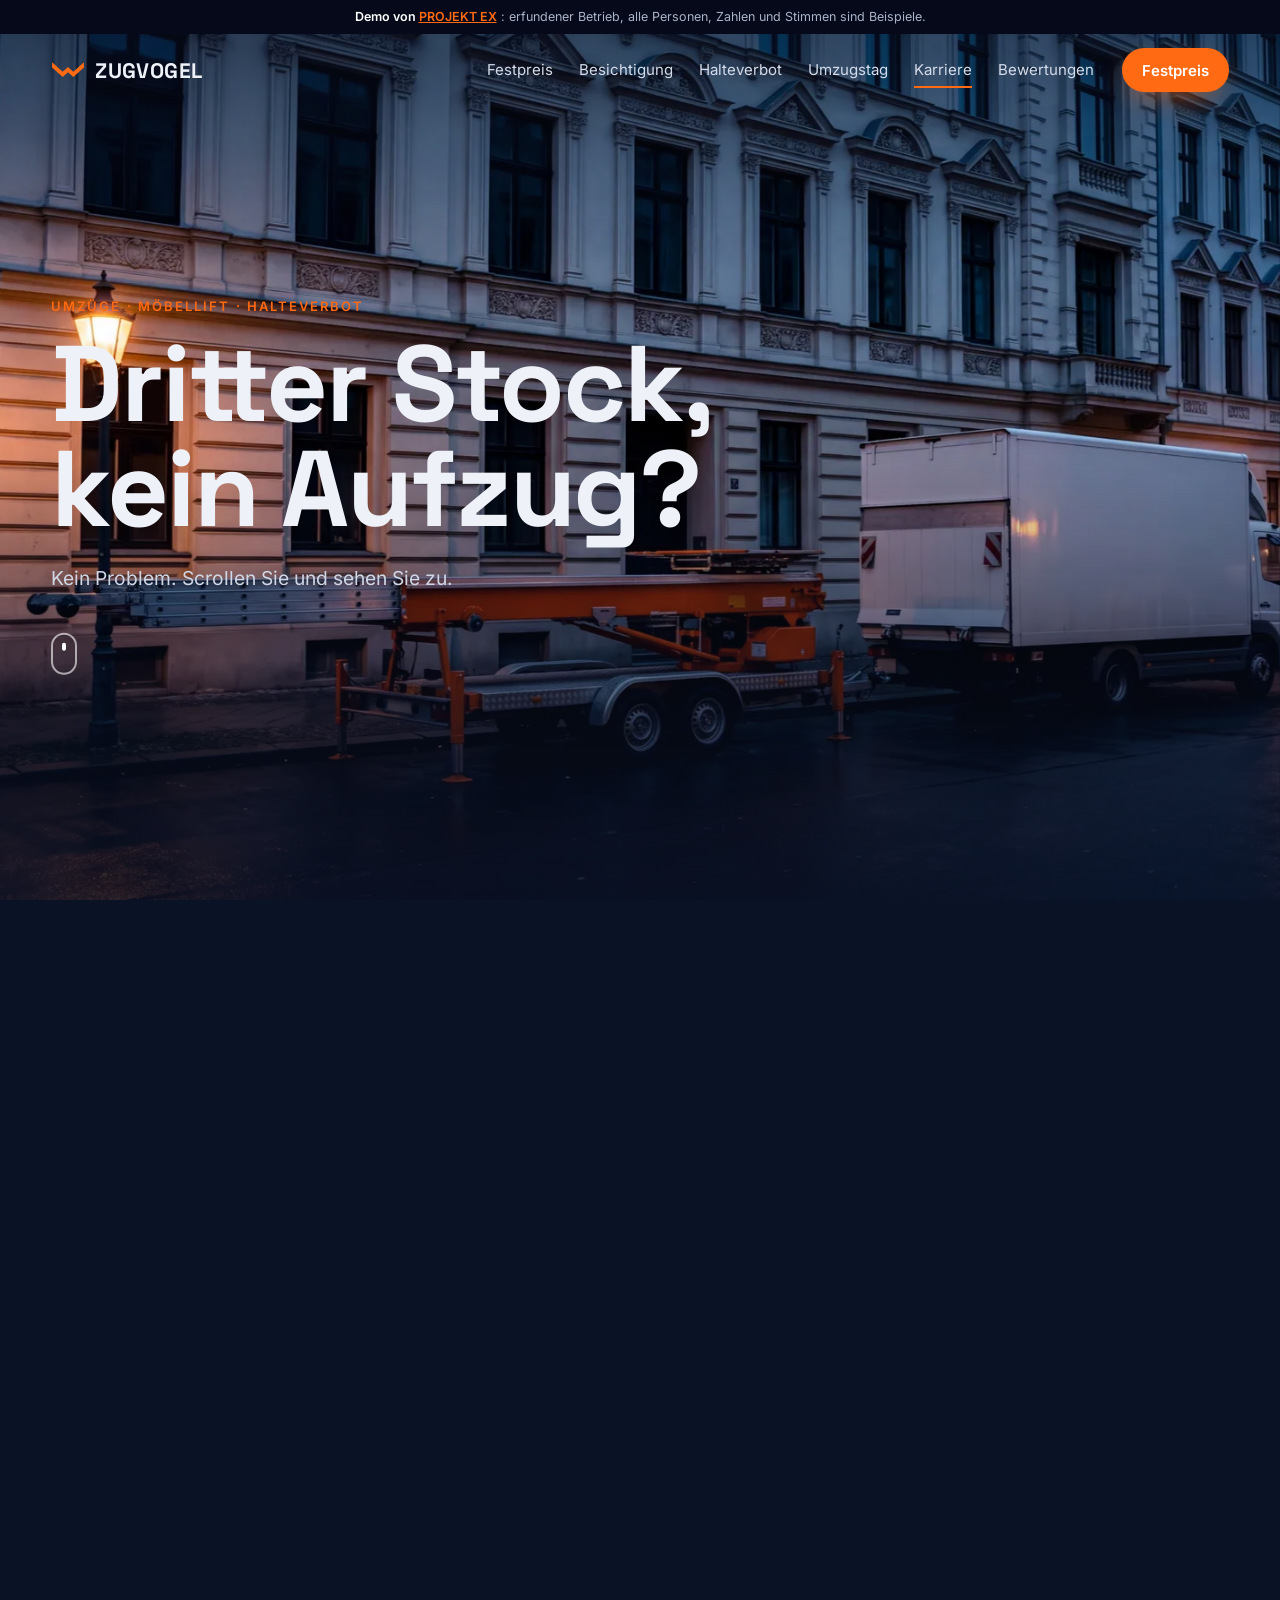
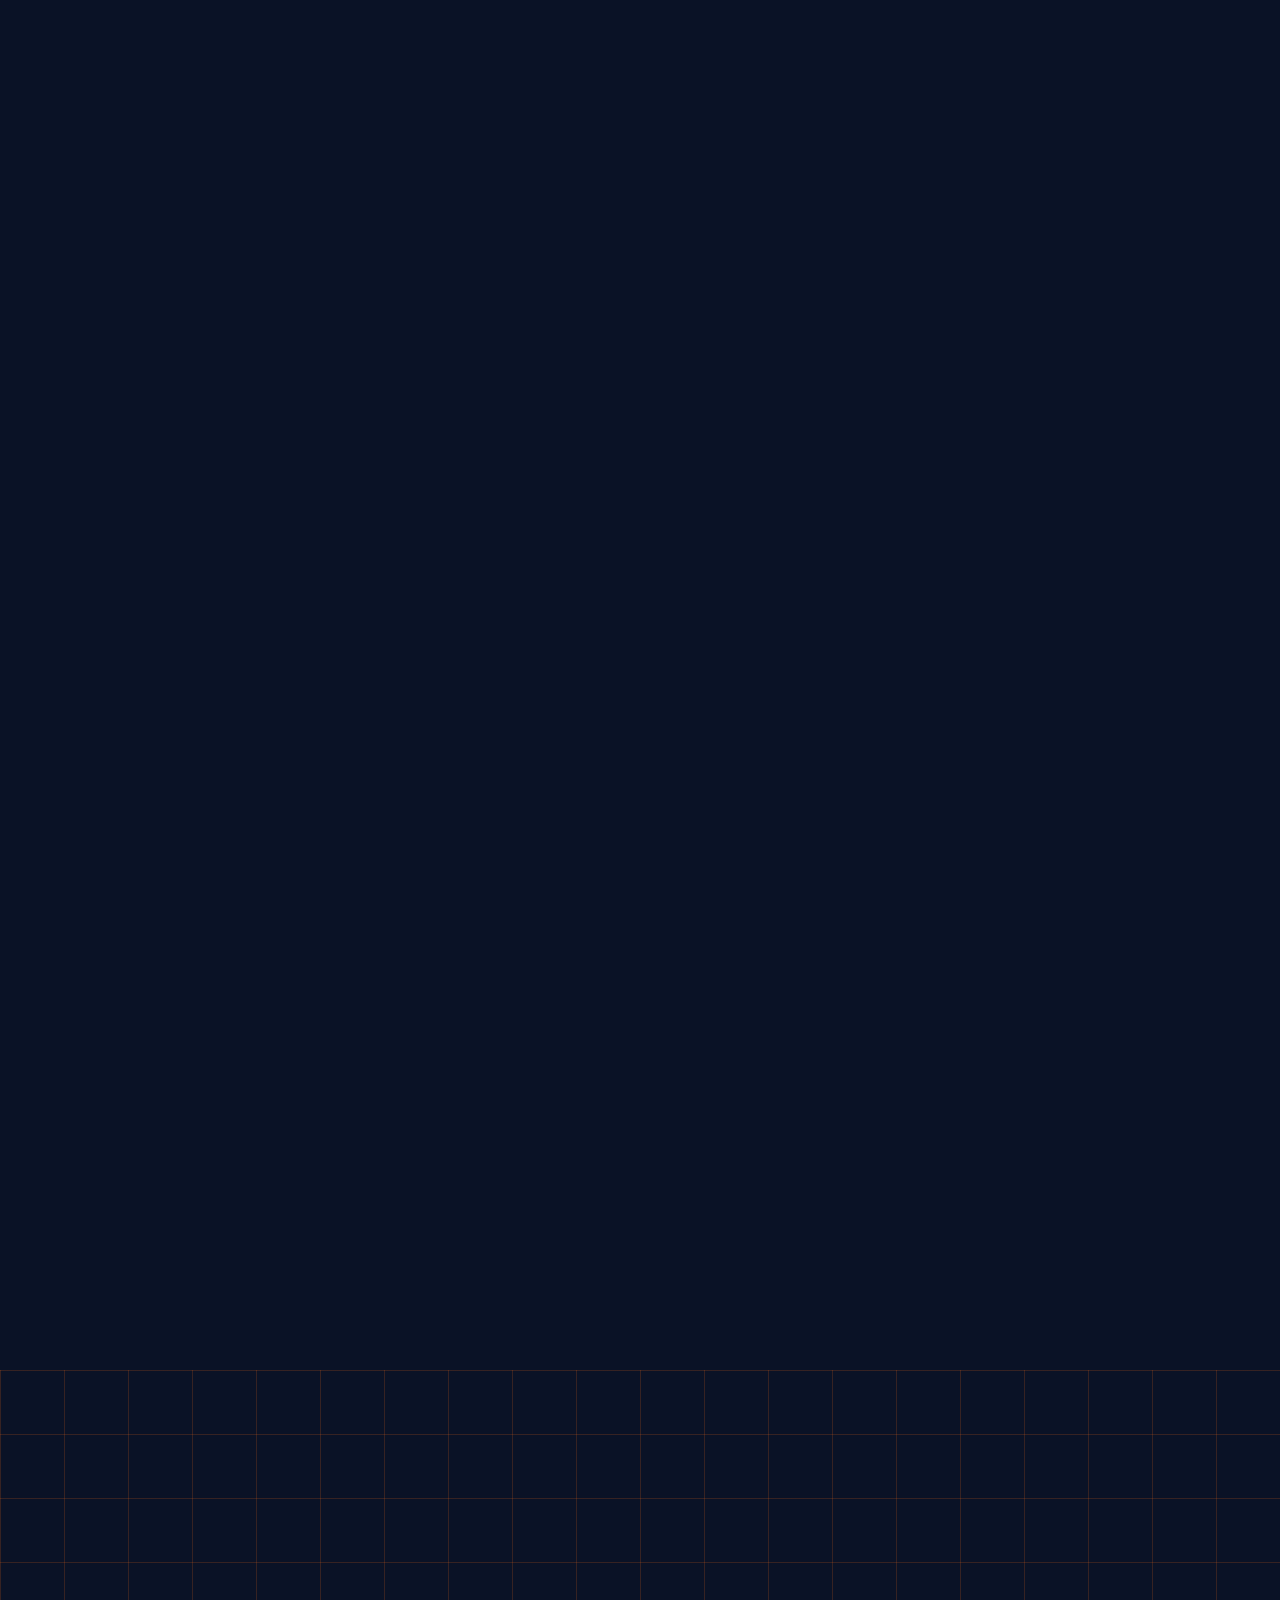
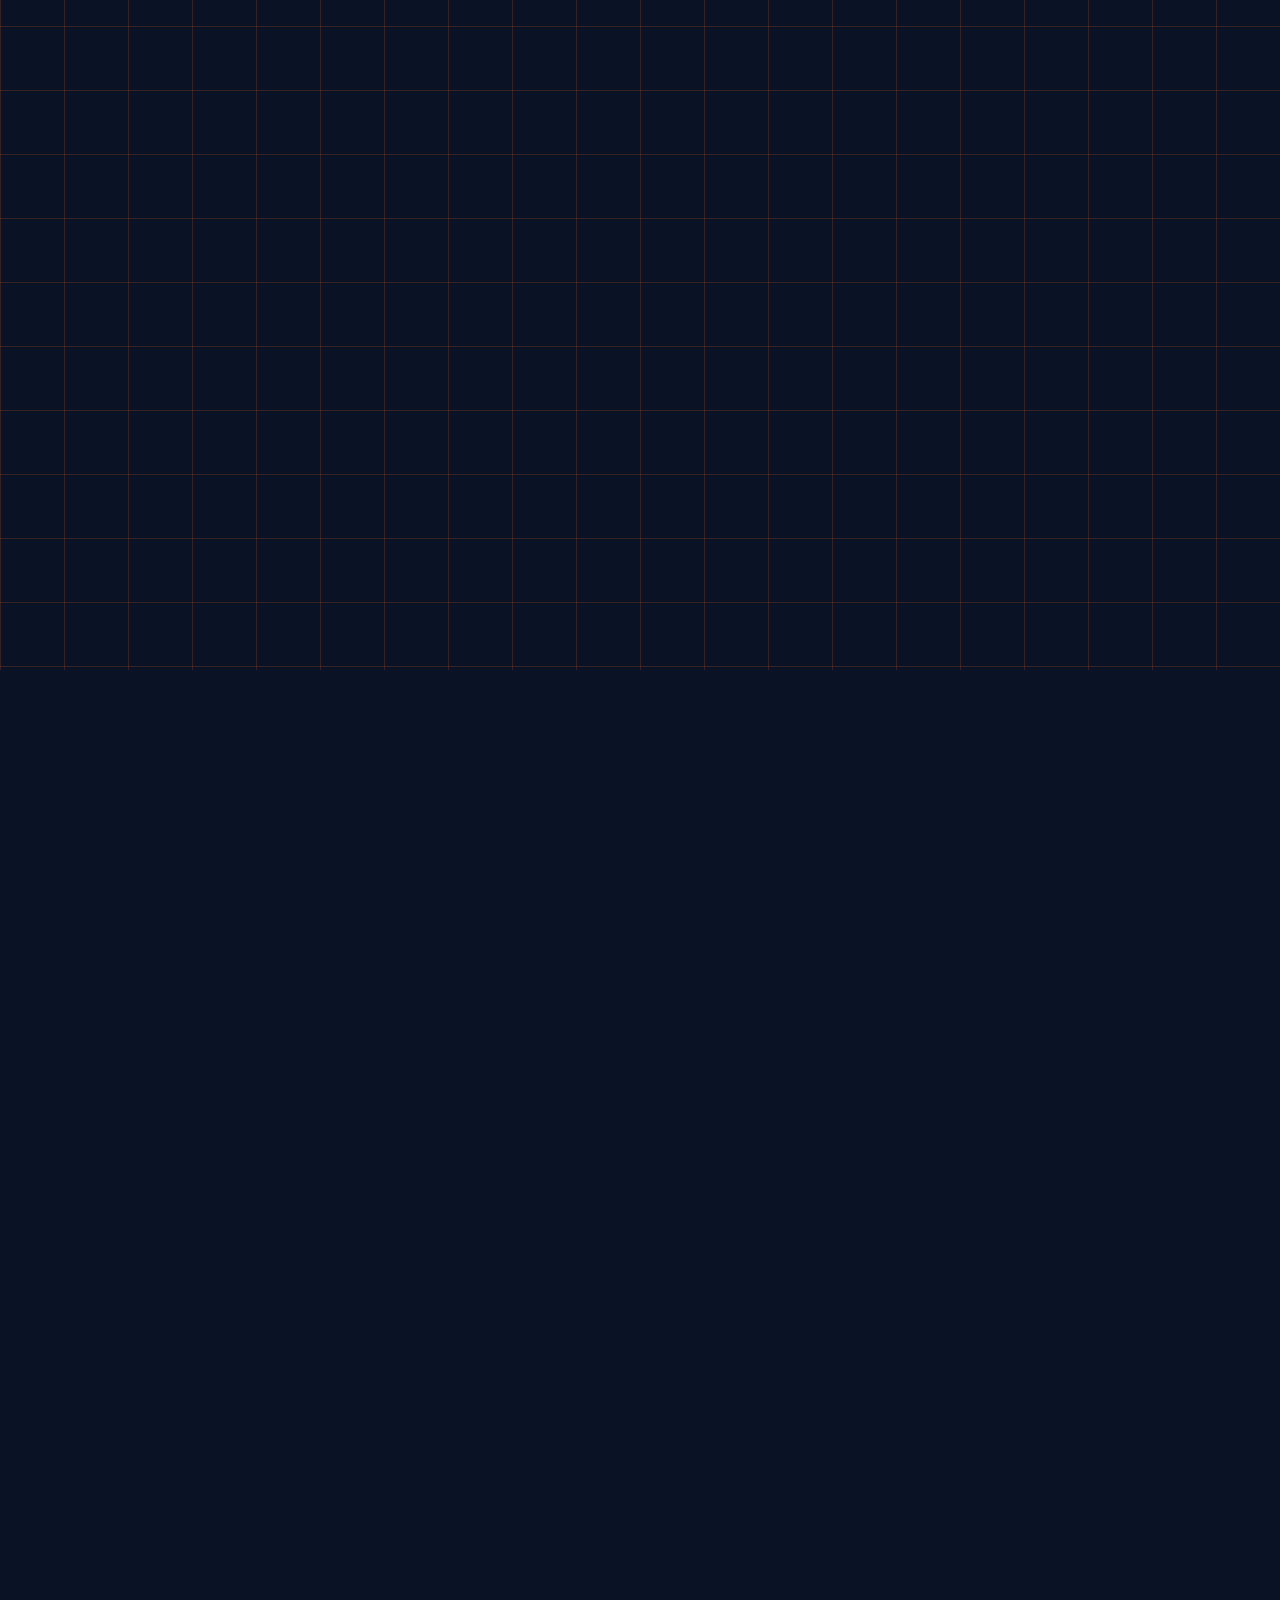
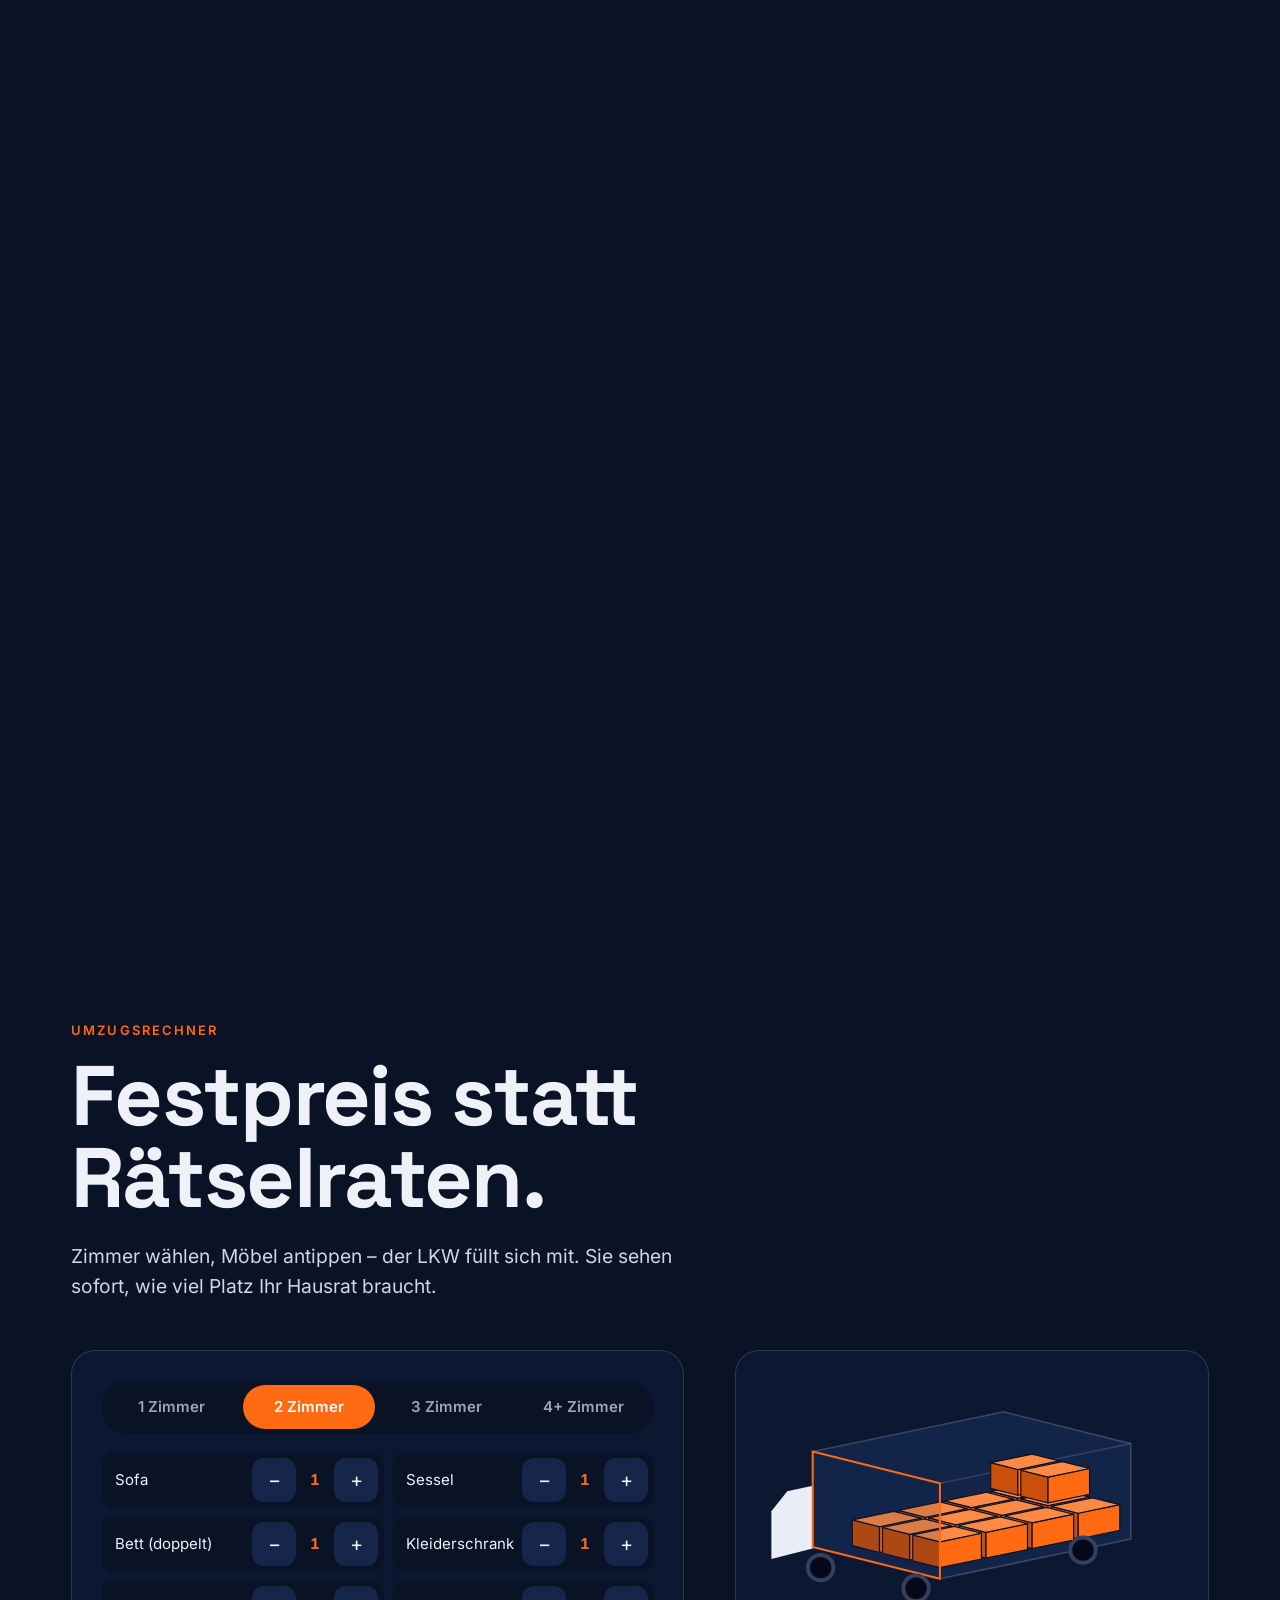
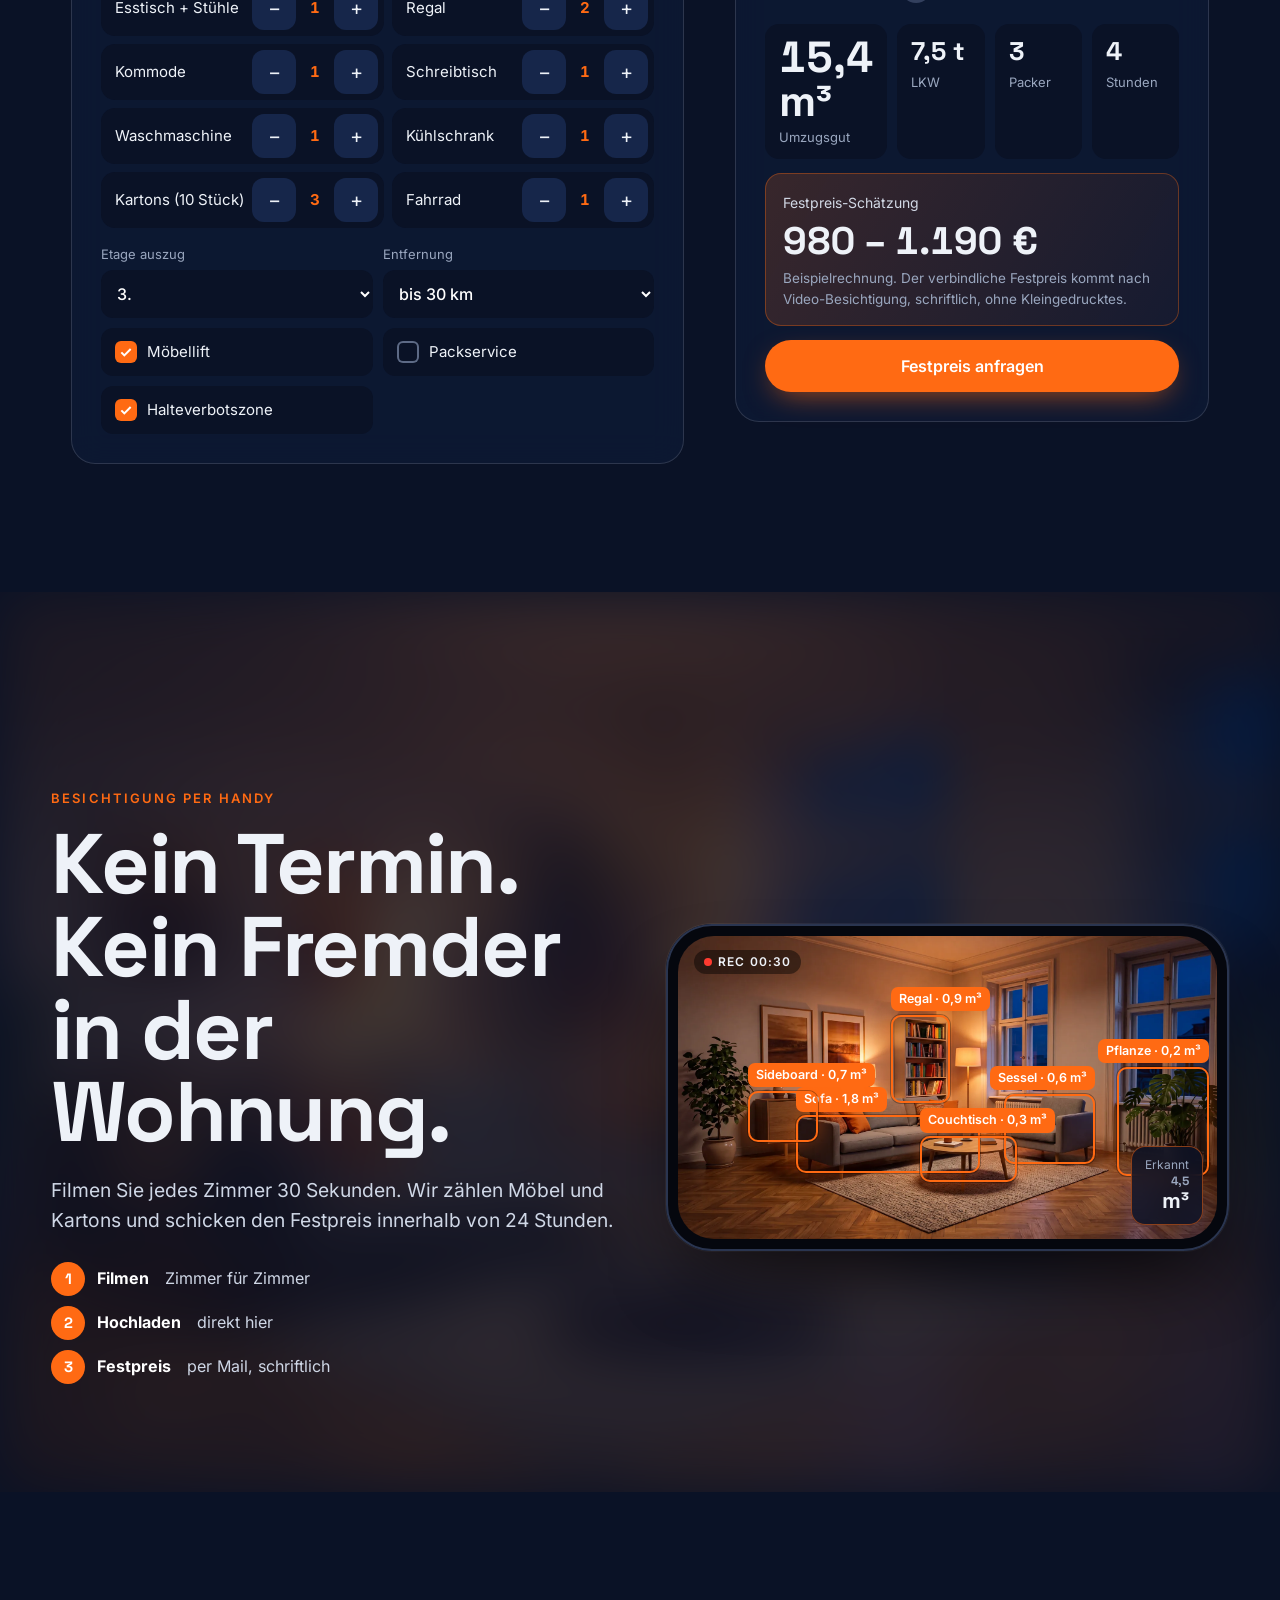
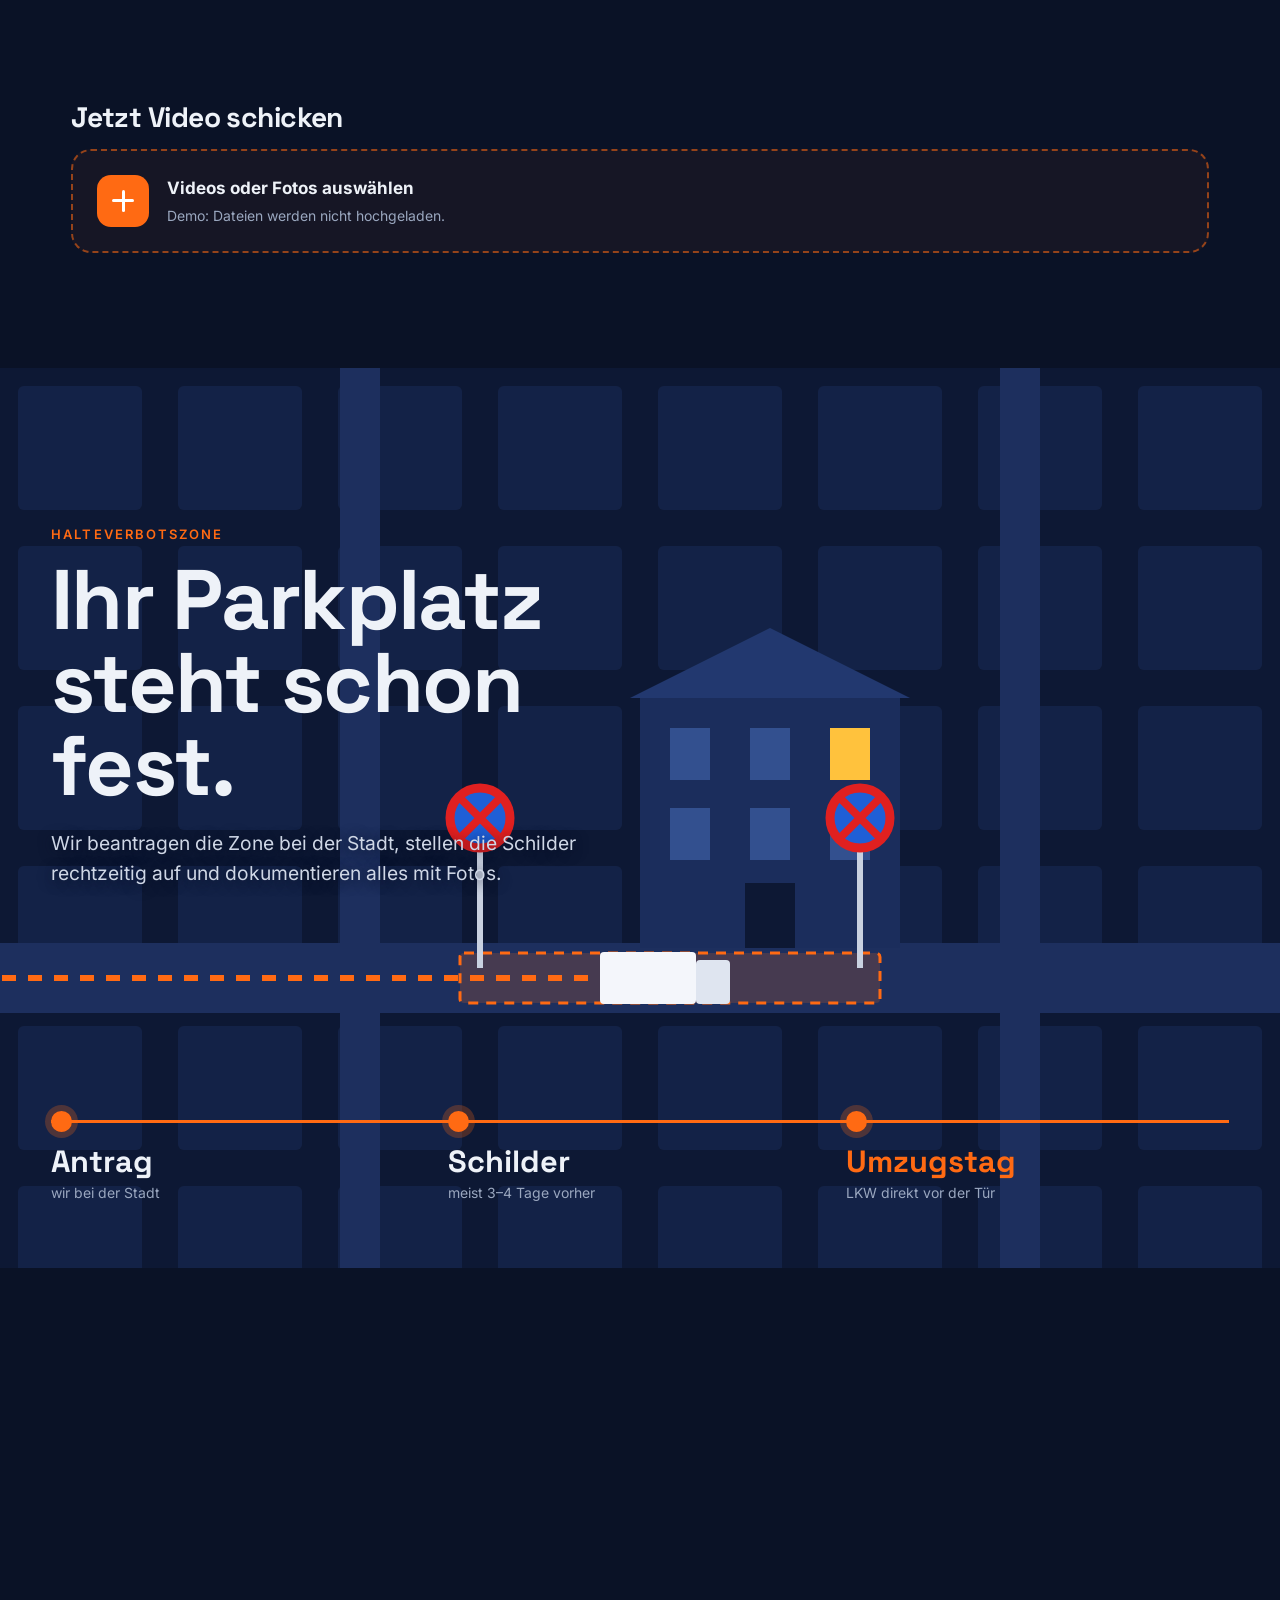
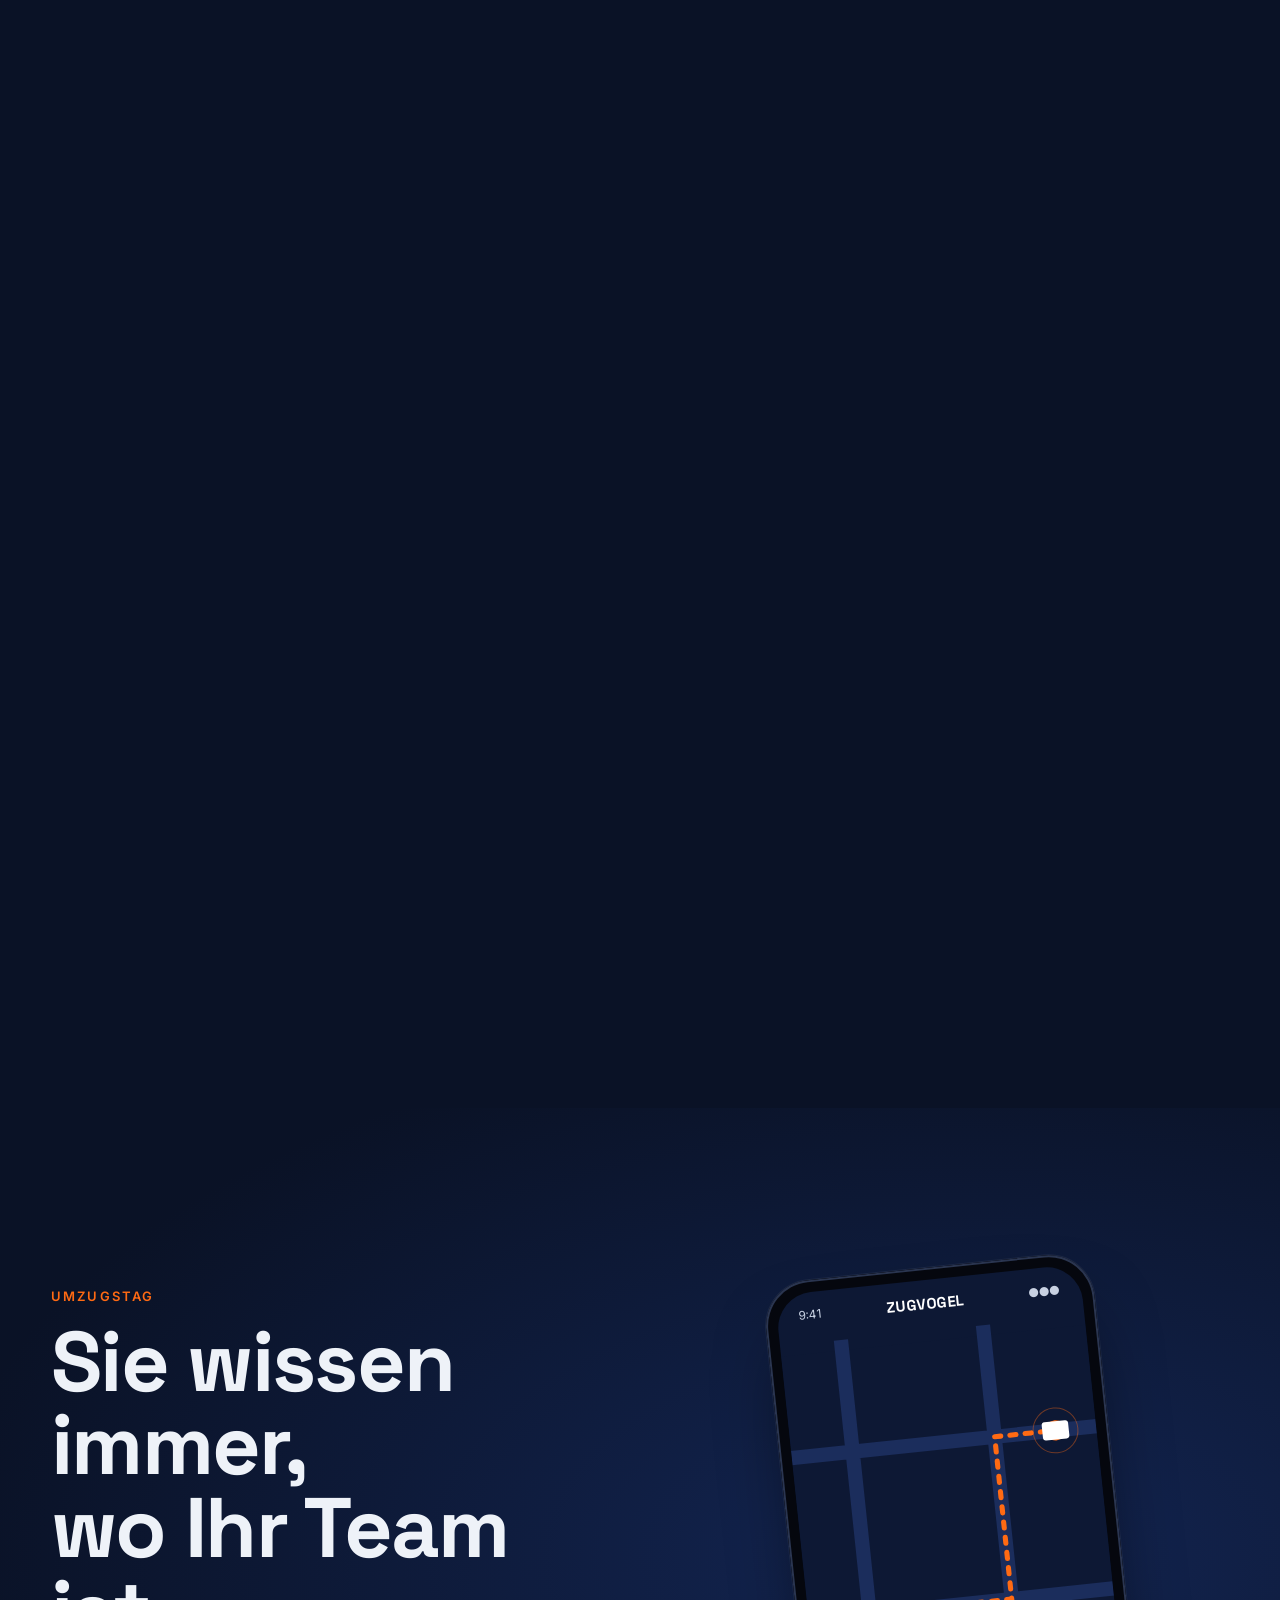
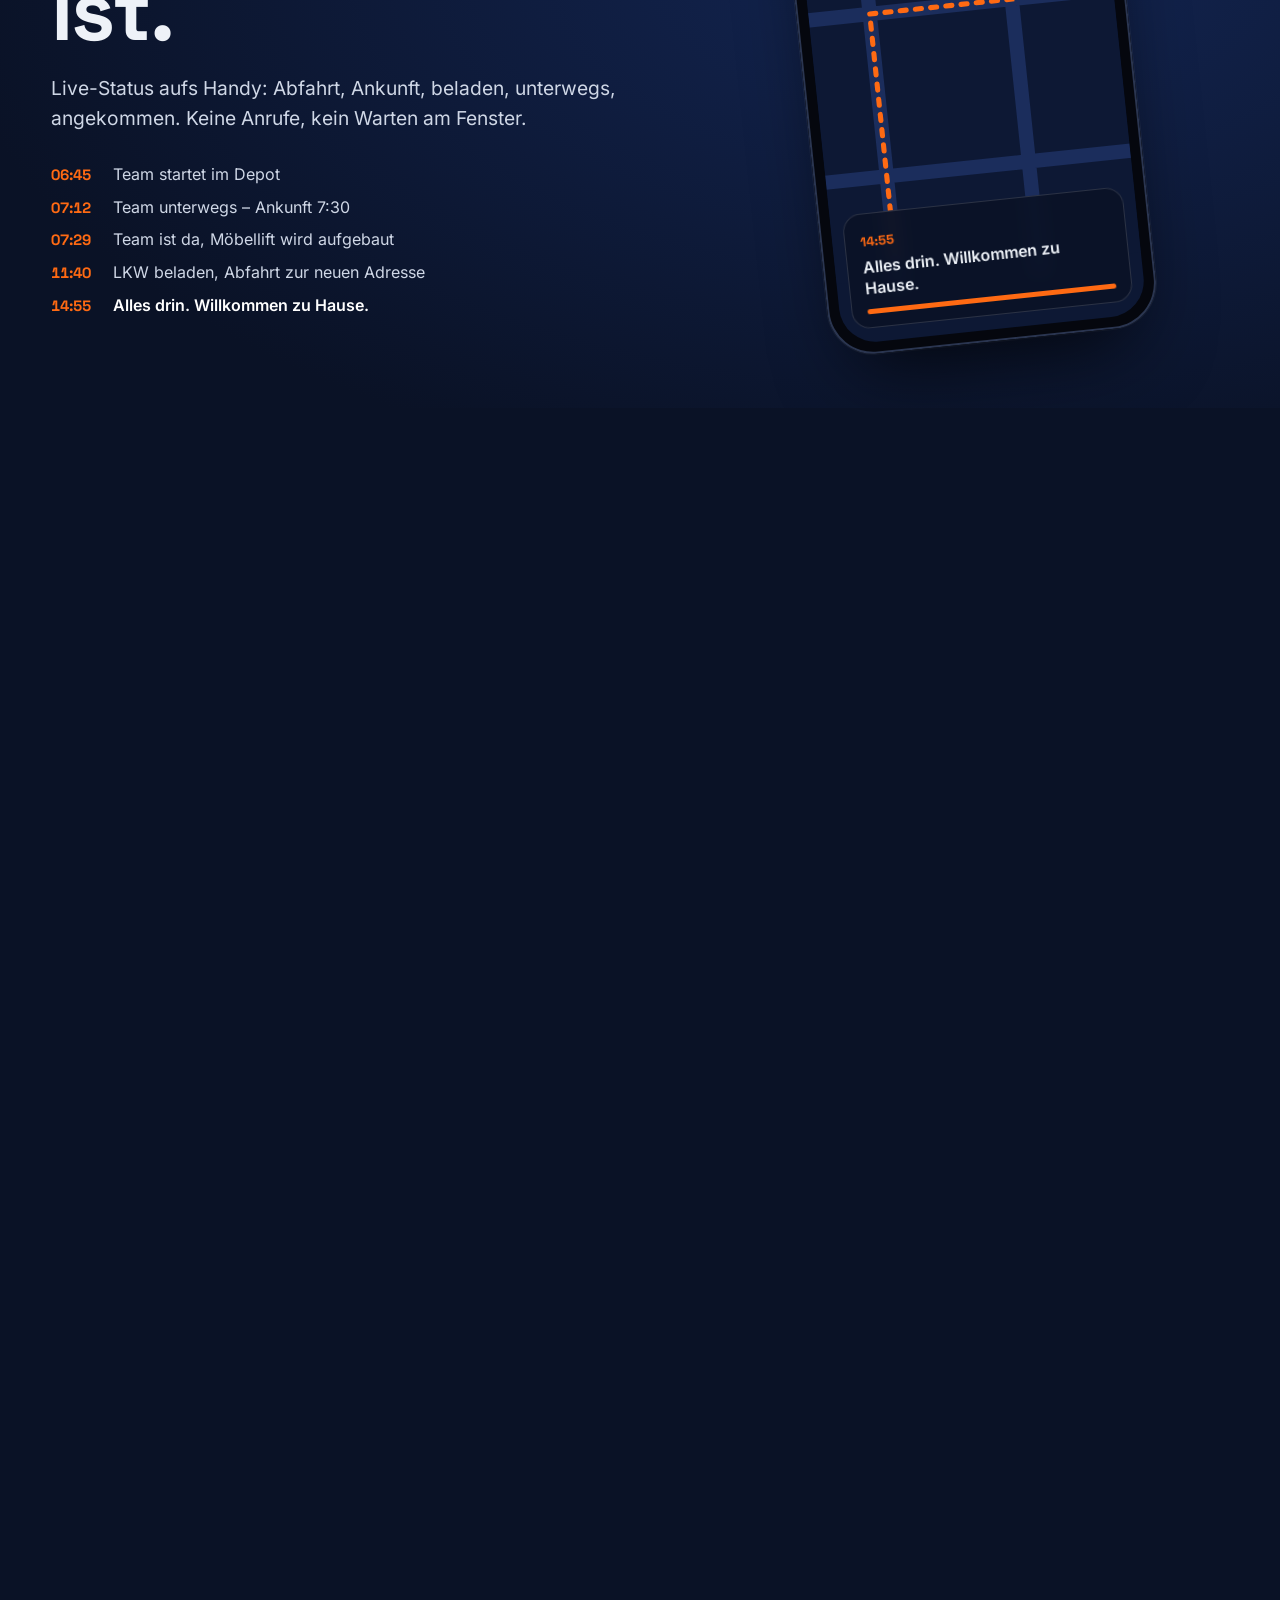
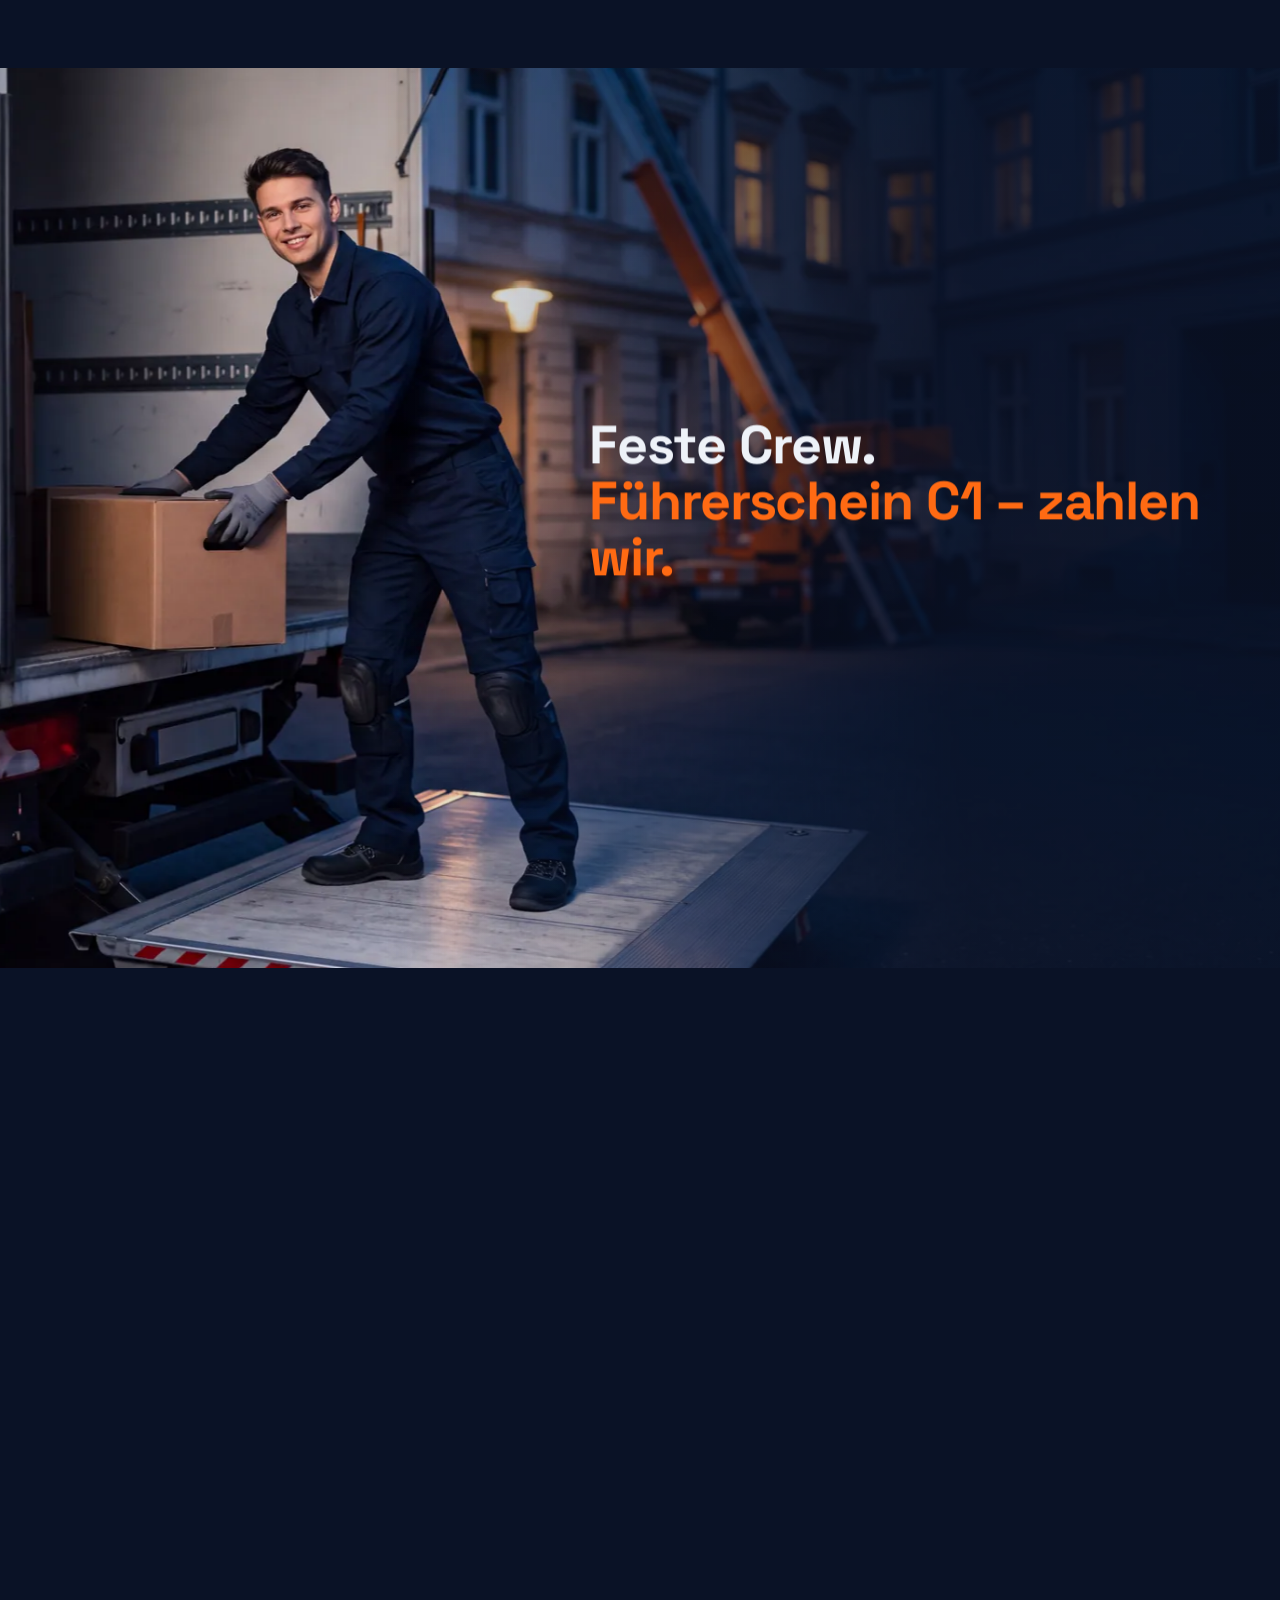
==== index.html @ 1ef8fda6 "Ohne fehlendes Bild F: 0 Konsolenfehler, Handy-Check sauber Co-Authored-By: Claude Opus 5.5 <noreply" ====
<!doctype html>
<html lang="de">
<head>
<meta charset="utf-8">
<meta name="viewport" content="width=device-width,initial-scale=1,viewport-fit=cover">
<title>ZUGVOGEL Umzüge – Festpreis in 2 Minuten</title>
<meta name="description" content="Umzug mit Möbellift, Festpreis in 2 Minuten, Besichtigung per Handy, Halteverbotszone inklusive. Demo-Webseite für Umzugsfirmen.">
<meta name="theme-color" content="#0a1226">
<link rel="icon" href="data:image/svg+xml,%3Csvg xmlns='http://www.w3.org/2000/svg' viewBox='0 0 64 64'%3E%3Crect width='64' height='64' rx='14' fill='%230a1226'/%3E%3Cpath d='M10 24 L26 38 L32 32 L38 38 L54 24 L54 32 L38 46 L32 40 L26 46 L10 32Z' fill='%23ff6a13'/%3E%3C/svg%3E">
<link rel="preload" href="assets/fonts/grotesk.woff2" as="font" type="font/woff2" crossorigin>
<link rel="stylesheet" href="assets/css/style.css?v=1">
</head>
<body>
<div class="demo"><span class="for">So könnte das für <span data-firma></span> aussehen. </span><b>Demo von <a href="https://projektex.de/" rel="noopener">PROJEKT EX</a></b><span class="long">: erfundener Betrieb, alle Personen, Zahlen und Stimmen sind Beispiele.</span><span class="short"> · erfundener Betrieb</span></div>

<header class="top" id="top">
  <a class="logo" href="#start" aria-label="ZUGVOGEL Umzüge, zum Anfang">
    <svg viewBox="0 0 64 40" aria-hidden="true"><path d="M2 6 L22 24 L32 15 L42 24 L62 6 L62 16 L42 34 L32 25 L22 34 L2 16Z"/></svg>
    <span>ZUGVOGEL</span>
  </a>
  <nav class="nav" id="nav" aria-label="Hauptmenü">
    <a href="#rechner">Festpreis</a>
    <a href="#besichtigung">Besichtigung</a>
    <a href="#halteverbot">Halteverbot</a>
    <a href="#live">Umzugstag</a>
    <a href="#karriere">Karriere</a>
    <a href="#bewertungen">Bewertungen</a>
  </nav>
  <a class="btn btn-or top-cta" href="#rechner">Festpreis</a>
  <button class="burger" id="burger" aria-label="Menü öffnen" aria-expanded="false" aria-controls="nav"><span></span><span></span></button>
</header>

<main id="start">

<!-- 1 FILM: Möbellift (Vorher → Leiter fährt hoch → Packer am Fenster) -->
<section class="film" id="lift" style="--h:330vh">
  <div class="stage">
    <div class="media">
      <img class="still" src="assets/img/zv-a.webp" srcset="assets/img/zv-a-m.webp 1800w, assets/img/zv-a.webp 3840w" sizes="100vw" alt="Altbau zur blauen Stunde, davor Möbellift-Anhänger und Umzugs-LKW" fetchpriority="high">
      <video class="vid" data-src="assets/vid/lift" data-key="lift" muted playsinline preload="auto"></video>
    </div>
    <div class="shade"></div>
    <div class="beat b-hero">
      <p class="kicker">Umzüge · Möbellift · Halteverbot</p>
      <h1>Dritter Stock,<br>kein Aufzug?</h1>
      <p class="lead">Kein Problem. Scrollen Sie und sehen Sie zu.</p>
      <span class="scrollhint" aria-hidden="true"></span>
    </div>
    <div class="beat b-big"><h2>Wir heben das.</h2><p>Möbellift bis 30 m: Kein Treppenhaus-Kratzer, halbe Tragezeit, keine Rückenschmerzen.</p></div>
    <div class="beat b-side"><p class="num">01</p><h3>Leiter ans Fenster</h3><p>Aufbau in 15 Minuten. Das Treppenhaus bleibt frei für die Nachbarn.</p></div>
  </div>
</section>

<!-- 2 FILM: Sofa kommt runter, LKW lädt -->
<section class="film" id="festpreis" style="--h:300vh">
  <div class="stage">
    <div class="media">
      <img class="still" src="assets/img/zv-c.webp" srcset="assets/img/zv-c-m.webp 1800w, assets/img/zv-c.webp 3840w" sizes="100vw" alt="Eingepacktes Sofa auf der Möbellift-Plattform, darunter Umzugs-LKW mit offener Ladebordwand" loading="lazy">
      <video class="vid" data-src="assets/vid/sofa" data-key="sofa" muted playsinline preload="auto"></video>
    </div>
    <div class="shade"></div>
    <div class="beat b-side"><p class="num">02</p><h3>In Decken, in Folie, gesichert</h3><p>Jedes Möbel wird gepolstert und verzurrt, bevor es das Fenster verlässt.</p></div>
    <div class="beat b-side r"><p class="num">03</p><h3>Direkt auf die Ladebordwand</h3><p>Vom Fenster in den LKW, ohne Umweg über den Gehweg.</p></div>
    <div class="beat b-cta">
      <h2>Was kostet<br>mein Umzug?</h2>
      <div class="row"><a class="btn btn-or" href="#rechner">Festpreis in 2 Minuten</a><a class="btn btn-line" href="#besichtigung">Video-Besichtigung</a></div>
    </div>
    <div class="blueprint" aria-hidden="true"></div>
  </div>
</section>

<!-- 3 MOTION: Umzugsrechner -->
<section class="calc" id="rechner">
  <!-- calc-bg (zv-f) folgt, sobald das Bild da ist -->
  <div class="wrap">
    <p class="kicker">Umzugsrechner</p>
    <h2>Festpreis statt<br>Rätselraten.</h2>
    <p class="lead">Zimmer wählen, Möbel antippen – der LKW füllt sich mit. Sie sehen sofort, wie viel Platz Ihr Hausrat braucht.</p>
    <div class="calc-grid">
      <div class="calc-in">
        <div class="tabs" role="tablist" aria-label="Wohnungsgröße">
          <button role="tab" data-preset="1">1 Zimmer</button><button role="tab" data-preset="2" aria-selected="true">2 Zimmer</button><button role="tab" data-preset="3">3 Zimmer</button><button role="tab" data-preset="4">4+ Zimmer</button>
        </div>
        <ul class="items" id="items"></ul>
        <div class="opts">
          <label class="opt">Etage auszug<select id="floorA"><option value="0">EG</option><option value="1">1.</option><option value="2">2.</option><option value="3" selected>3.</option><option value="4">4.</option><option value="5">5.+</option></select></label>
          <label class="opt">Entfernung<select id="km"><option value="10">bis 10 km</option><option value="30" selected>bis 30 km</option><option value="80">bis 80 km</option><option value="250">bis 250 km</option><option value="600">über 250 km</option></select></label>
          <label class="chk"><input type="checkbox" id="optLift" checked><span>Möbellift</span></label>
          <label class="chk"><input type="checkbox" id="pack"><span>Packservice</span></label>
          <label class="chk"><input type="checkbox" id="hvz" checked><span>Halteverbotszone</span></label>
        </div>
      </div>
      <div class="calc-out">
        <svg class="truck" viewBox="0 0 520 300" aria-hidden="true">
          <g class="t-body">
            <path class="t-box" d="M60 210 L60 90 L300 40 L460 80 L460 200 L220 250 Z"/>
            <path class="t-edge" d="M60 90 L220 130 L460 80 M220 130 L220 250"/>
            <path class="t-cab" d="M8 225 L8 165 L28 140 L60 133 L60 212 Z"/>
          </g>
          <g id="fill"></g>
          <path class="t-front" d="M60 210 L60 90 L220 130 L220 250 Z"/>
          <circle class="wheel" cx="70" cy="236" r="16"/><circle class="wheel" cx="190" cy="262" r="16"/><circle class="wheel" cx="400" cy="214" r="16"/>
        </svg>
        <div class="readout">
          <div><span class="big"><b id="m3">0</b> m³</span><small>Umzugsgut</small></div>
          <div><span class="mid" id="truckSize">7,5 t</span><small>LKW</small></div>
          <div><span class="mid" id="crew">3</span><small>Packer</small></div>
          <div><span class="mid" id="hours">6</span><small>Stunden</small></div>
        </div>
        <div class="price">
          <small>Festpreis-Schätzung</small>
          <p><b id="pFrom">0</b> – <b id="pTo">0</b> €</p>
          <small class="note">Beispielrechnung. Der verbindliche Festpreis kommt nach Video-Besichtigung, schriftlich, ohne Kleingedrucktes.</small>
        </div>
        <button class="btn btn-or wide" data-open="anfrage">Festpreis anfragen</button>
      </div>
    </div>
  </div>
</section>

<!-- 4 MOTION + FOTO: Besichtigung per Handy -->
<section class="scan" id="besichtigung" style="--h:300vh">
  <div class="stage">
    <div class="scan-bg" aria-hidden="true"><img src="assets/img/zv-d-m.webp" alt="" loading="lazy"></div>
    <div class="scan-copy">
      <p class="kicker">Besichtigung per Handy</p>
      <h2>Kein Termin.<br>Kein Fremder<br>in der Wohnung.</h2>
      <p class="lead">Filmen Sie jedes Zimmer 30 Sekunden. Wir zählen Möbel und Kartons und schicken den Festpreis innerhalb von 24 Stunden.</p>
      <ol class="steps"><li><b>Filmen</b> Zimmer für Zimmer</li><li><b>Hochladen</b> direkt hier</li><li><b>Festpreis</b> per Mail, schriftlich</li></ol>
    </div>
    <div class="phone scan-phone">
      <div class="screen">
        <img src="assets/img/zv-d.webp" srcset="assets/img/zv-d-m.webp 1800w, assets/img/zv-d.webp 3840w" sizes="(max-width:900px) 90vw, 50vw" alt="Wohnzimmer im Handy-Sucher mit erkannten Möbeln" loading="lazy">
        <div class="ar" id="ar"></div>
        <div class="rec"><i></i>REC <span id="recT">00:00</span></div>
        <div class="sum"><span>Erkannt</span><b><span id="arM3">0,0</span> m³</b></div>
      </div>
    </div>
  </div>
</section>
<section class="upload">
  <div class="wrap">
    <h3>Jetzt Video schicken</h3>
    <label class="drop"><input type="file" accept="video/*,image/*" multiple id="file"><span class="d-ico" aria-hidden="true"></span><span class="d-txt"><b>Videos oder Fotos auswählen</b><small id="fileInfo">Demo: Dateien werden nicht hochgeladen.</small></span></label>
  </div>
</section>

<!-- 5 MOTION: Halteverbotszone -->
<section class="hvz" id="halteverbot" style="--h:260vh">
  <div class="stage">
    <svg class="map" viewBox="0 0 1600 900" preserveAspectRatio="xMidYMid slice" aria-hidden="true">
      <defs><pattern id="blk" width="160" height="160" patternUnits="userSpaceOnUse"><rect width="160" height="160" fill="#0d1834"/><rect x="18" y="18" width="124" height="124" rx="6" fill="#132247"/></pattern></defs>
      <rect width="1600" height="900" fill="url(#blk)"/>
      <path class="road" d="M-20 610 H1620"/>
      <path class="road thin" d="M520 -20 V920 M1180 -20 V920"/>
      <path class="route" id="route" d="M-20 610 H760"/>
      <g class="house" transform="translate(800 330)">
        <rect x="0" y="0" width="260" height="250" fill="#1b2d5c"/><path d="M-10 0 L130 -70 L270 0Z" fill="#22386f"/>
        <g fill="#33508f"><rect x="30" y="30" width="40" height="52"/><rect x="110" y="30" width="40" height="52"/><rect x="190" y="30" width="40" height="52"/><rect x="30" y="110" width="40" height="52"/><rect x="110" y="110" width="40" height="52"/><rect x="190" y="110" width="40" height="52"/></g>
        <rect class="lit" x="190" y="30" width="40" height="52"/>
        <rect x="105" y="185" width="50" height="65" fill="#0d1834"/>
      </g>
      <rect class="zone" x="620" y="585" width="420" height="50" rx="4"/>
      <g class="sign s1" transform="translate(640 600)"><line x1="0" y1="0" x2="0" y2="-120"/><circle cx="0" cy="-150" r="30"/><path d="M-21 -171 L21 -129 M21 -171 L-21 -129"/></g>
      <g class="sign s2" transform="translate(1020 600)"><line x1="0" y1="0" x2="0" y2="-120"/><circle cx="0" cy="-150" r="30"/><path d="M-21 -171 L21 -129 M21 -171 L-21 -129"/></g>
      <g class="minitruck" id="mt"><rect x="-70" y="-26" width="96" height="52" rx="4" fill="#f4f6fb"/><rect x="26" y="-18" width="34" height="44" rx="4" fill="#dfe5f0"/></g>
    </svg>
    <div class="hvz-copy">
      <p class="kicker">Halteverbotszone</p>
      <h2>Ihr Parkplatz<br>steht schon fest.</h2>
      <p class="lead">Wir beantragen die Zone bei der Stadt, stellen die Schilder rechtzeitig auf und dokumentieren alles mit Fotos.</p>
    </div>
    <ol class="tl" id="tl">
      <li><i></i><b>Antrag</b><small>wir bei der Stadt</small></li>
      <li><i></i><b>Schilder</b><small>meist 3–4 Tage vorher</small></li>
      <li><i></i><b>Umzugstag</b><small>LKW direkt vor der Tür</small></li>
    </ol>
  </div>
</section>

<!-- 6 MOTION: Umzugstag live -->
<section class="live" id="live" style="--h:240vh">
  <div class="stage">
    <div class="live-copy">
      <p class="kicker">Umzugstag</p>
      <h2>Sie wissen immer,<br>wo Ihr Team ist.</h2>
      <p class="lead">Live-Status aufs Handy: Abfahrt, Ankunft, beladen, unterwegs, angekommen. Keine Anrufe, kein Warten am Fenster.</p>
      <ul class="feed" id="feed">
        <li><time>06:45</time> Team startet im Depot</li>
        <li><time>07:12</time> Team unterwegs – Ankunft 7:30</li>
        <li><time>07:29</time> Team ist da, Möbellift wird aufgebaut</li>
        <li><time>11:40</time> LKW beladen, Abfahrt zur neuen Adresse</li>
        <li><time>14:55</time> Alles drin. Willkommen zu Hause.</li>
      </ul>
    </div>
    <div class="phone live-phone">
      <div class="screen dark">
        <div class="app-top"><span>9:41</span><b>ZUGVOGEL</b><span>●●●</span></div>
        <svg class="mini" viewBox="0 0 300 520" aria-hidden="true">
          <rect width="300" height="520" fill="#0d1834"/>
          <g stroke="#1b2d5c" stroke-width="14" fill="none"><path d="M-10 100 H310 M-10 260 H310 M-10 420 H310 M60 -10 V530 M200 -10 V530"/></g>
          <path id="lroute" d="M60 500 V260 H200 V100 H260" stroke="#ff6a13" stroke-width="5" fill="none" stroke-linecap="round" stroke-dasharray="6 9"/>
          <circle cx="260" cy="100" r="10" fill="#ff6a13"/><circle cx="260" cy="100" r="22" fill="none" stroke="#ff6a13" stroke-opacity=".4" class="pulse"/>
          <g id="ltruck"><rect x="-13" y="-9" width="26" height="18" rx="3" fill="#fff"/></g>
        </svg>
        <div class="card" id="card"><small id="cardT">07:12</small><b id="cardS">Team unterwegs – Ankunft 7:30</b><span class="bar"><i id="cardBar"></i></span></div>
      </div>
    </div>
  </div>
</section>

<!-- 7 FILM + KINETIK: Karriere -->
<section class="film career" id="karriere" style="--h:300vh">
  <div class="stage">
    <div class="media">
      <img class="still" src="assets/img/zv-e.webp" srcset="assets/img/zv-e-m.webp 1800w, assets/img/zv-e.webp 3840w" sizes="100vw" alt="Junger Möbelpacker in Arbeitskleidung am Umzugs-LKW" loading="lazy">
      <video class="vid" data-src="assets/vid/crew" data-key="crew" muted playsinline preload="auto"></video>
    </div>
    <div class="shade side"></div>
    <div class="beat b-career">
      <p class="kicker">Karriere</p>
      <h2>Stark<br>im Team.</h2>
    </div>
    <div class="kin" aria-label="Was wir bieten">
      <p>Feste Crew.</p>
      <p>Führerschein C1 – zahlen wir.</p>
      <p>Pünktlich Feierabend.</p>
      <p>Arbeitskleidung &amp; Schuhe.</p>
    </div>
    <div class="beat b-cta r">
      <h2>Bewerben in<br>60 Sekunden.</h2>
      <p>Ohne Anschreiben, ohne Lebenslauf.</p>
      <div class="row"><button class="btn btn-or" data-open="job">In 60 Sekunden bewerben</button></div>
    </div>
  </div>
</section>

<!-- 8 Bewertungen -->
<section class="reviews" id="bewertungen">
  <div class="wrap">
    <p class="kicker">Bewertungen</p>
    <h2>Was Kunden sagen.</h2>
    <div class="score">
      <div class="portal">
        <span class="pname">Google</span>
        <p class="rating"><b class="count" data-to="4.9" data-dec="1">0,0</b><span class="stars" style="--v:0"><i>★★★★★</i><i class="f">★★★★★</i></span></p>
        <small><span class="count" data-to="318" data-dec="0">0</span> Bewertungen · Beispielwerte, Stand Demo</small>
      </div>
      <div class="portal">
        <span class="pname">Weiterempfehlung</span>
        <p class="rating"><b class="count" data-to="97" data-dec="0">0</b><span class="unit">%</span></p>
        <small>würden wieder mit uns umziehen · Beispiel</small>
      </div>
    </div>
  </div>
  <div class="marquee"><div class="m-track">
    <span>Pünktlich</span><span>Nichts kaputt</span><span>Möbellift</span><span>Freundliches Team</span><span>Festpreis gehalten</span><span>Schnell</span><span>Halteverbot organisiert</span><span>Sauber</span>
    <span>Pünktlich</span><span>Nichts kaputt</span><span>Möbellift</span><span>Freundliches Team</span><span>Festpreis gehalten</span><span>Schnell</span><span>Halteverbot organisiert</span><span>Sauber</span>
  </div></div>
  <div class="marquee rev"><div class="m-track">
    <span>Google ★ 4,9 · Beispiel</span><span>318 Bewertungen · Beispiel</span><span>Häufig genannt: Möbellift</span><span>Häufig genannt: Pünktlichkeit</span><span>Häufig genannt: Festpreis</span>
    <span>Google ★ 4,9 · Beispiel</span><span>318 Bewertungen · Beispiel</span><span>Häufig genannt: Möbellift</span><span>Häufig genannt: Pünktlichkeit</span><span>Häufig genannt: Festpreis</span>
  </div></div>
  <div class="wrap">
    <div class="quotes" id="quotes" aria-live="polite">
      <figure class="on"><blockquote>„Um 7:29 standen sie vor der Tür, um 15 Uhr war alles drin. Der Preis war genau der aus dem Angebot.“</blockquote><figcaption>Beispiel · noch keine echte Bewertung</figcaption></figure>
      <figure><blockquote>„Das Klavier kam über den Möbellift aus dem 4. Stock. Ich habe nur zugeschaut.“</blockquote><figcaption>Beispiel · noch keine echte Bewertung</figcaption></figure>
      <figure><blockquote>„Video gefilmt, am nächsten Morgen kam der Festpreis. Keine Besichtigung, kein Stress.“</blockquote><figcaption>Beispiel · noch keine echte Bewertung</figcaption></figure>
    </div>
  </div>
</section>

<!-- 9 Abschluss -->
<section class="final" id="termin">
  <div class="wrap">
    <h2>Ihr Umzugstag.<br><span class="or">Unser Job.</span></h2>
    <p class="lead">Freie Termine in den nächsten Wochen – sichern Sie sich Ihren Wunschtag.</p>
    <div class="cal" id="cal" role="group" aria-label="Freie Termine (Beispiel)"></div>
    <div class="row c"><button class="btn btn-or" data-open="anfrage">Termin sichern</button><a class="btn btn-line" href="tel:+490000000000">Anrufen</a></div>
  </div>
</section>
</main>

<footer class="foot">
  <div class="wrap">
    <div class="f-logo"><svg viewBox="0 0 64 40" aria-hidden="true"><path d="M2 6 L22 24 L32 15 L42 24 L62 6 L62 16 L42 34 L32 25 L22 34 L2 16Z"/></svg> ZUGVOGEL Umzüge</div>
    <p>Musterstraße 1 · 00000 Musterstadt · Mo–Sa 7–19 Uhr</p>
    <nav aria-label="Rechtliches"><a href="#" data-open="impressum">Impressum</a><a href="#" data-open="datenschutz">Datenschutz</a></nav>
    <p class="small">Demo-Webseite von PROJEKT EX. Erfundener Betrieb, alle Angaben sind Beispiele.</p>
  </div>
</footer>

<!-- Modals -->
<dialog class="modal" id="anfrage" aria-labelledby="aT">
  <form method="dialog" class="m-box" data-flow>
    <button class="x" value="x" aria-label="Schließen">×</button>
    <p class="kicker">Festpreis-Anfrage</p>
    <h3 id="aT">In 3 Schritten zum Festpreis</h3>
    <div class="step on" data-s="1"><p class="q">Wann soll es losgehen?</p><div class="choice"><button type="button" data-next>Diesen Monat</button><button type="button" data-next>Nächsten Monat</button><button type="button" data-next>Später</button></div></div>
    <div class="step" data-s="2"><p class="q">Von wo nach wo?</p><label>Auszug (PLZ)<input inputmode="numeric" maxlength="5" autocomplete="postal-code"></label><label>Einzug (PLZ)<input inputmode="numeric" maxlength="5"></label><button type="button" class="btn btn-or wide" data-next>Weiter</button></div>
    <div class="step" data-s="3"><p class="q">Wie erreichen wir Sie?</p><label>Name<input autocomplete="name"></label><label>Telefon oder E-Mail<input autocomplete="email"></label><button type="button" class="btn btn-or wide" data-next>Anfrage senden</button></div>
    <div class="step done" data-s="4"><p class="ok">✓</p><h3>Danke! Festpreis folgt in 24 h.</h3><p class="small">Demo: Es wurde nichts gesendet.</p></div>
  </form>
</dialog>
<dialog class="modal" id="job" aria-labelledby="jT">
  <form method="dialog" class="m-box" data-flow>
    <button class="x" value="x" aria-label="Schließen">×</button>
    <p class="kicker">Bewerbung · 60 Sekunden</p>
    <h3 id="jT">Werde Teil der Crew</h3>
    <div class="step on" data-s="1"><p class="q">Als was?</p><div class="choice"><button type="button" data-next>Möbelpacker/in</button><button type="button" data-next>Fahrer/in C1 / CE</button><button type="button" data-next>Ausbildung Umzugsservice</button></div></div>
    <div class="step" data-s="2"><p class="q">Erfahrung?</p><div class="choice"><button type="button" data-next>Keine – ich lerne schnell</button><button type="button" data-next>Bis 2 Jahre</button><button type="button" data-next>Mehr als 2 Jahre</button></div></div>
    <div class="step" data-s="3"><p class="q">Wie erreichen wir dich?</p><label>Vorname<input autocomplete="given-name"></label><label>Handynummer<input inputmode="tel" autocomplete="tel"></label><button type="button" class="btn btn-or wide" data-next>Abschicken</button></div>
    <div class="step done" data-s="4"><p class="ok">✓</p><h3>Stark! Wir rufen dich an.</h3><p class="small">Demo: Es wurde nichts gesendet.</p></div>
  </form>
</dialog>
<dialog class="modal" id="impressum" aria-labelledby="iT"><form method="dialog" class="m-box"><button class="x" value="x" aria-label="Schließen">×</button><h3 id="iT">Impressum</h3><p>ZUGVOGEL Umzüge ist ein erfundener Musterbetrieb. Diese Demo-Seite stammt von PROJEKT EX und dient nur zur Ansicht.</p></form></dialog>
<dialog class="modal" id="datenschutz" aria-labelledby="dT"><form method="dialog" class="m-box"><button class="x" value="x" aria-label="Schließen">×</button><h3 id="dT">Datenschutz</h3><p>Diese Demo setzt keine Cookies und sendet keine Formulardaten. Schriften und Medien liegen auf demselben Server.</p></form></dialog>

<script src="assets/js/vid.js?v=1"></script>
<script src="assets/js/app.js?v=1"></script>
</body>
</html>
---- assets/css/style.css ----
@font-face{font-family:"Inter";src:url("../fonts/inter.woff2") format("woff2");font-weight:100 900;font-display:swap}
@font-face{font-family:"Grotesk";src:url("../fonts/grotesk.woff2") format("woff2");font-weight:300 700;font-display:swap}

:root{
  --bg:#0a1226;--bg2:#0f1b36;--bg3:#16264a;--ink:#eef2f8;--muted:#9aa7bf;--line:rgba(238,242,248,.14);
  --or:#ff6a13;--or2:#ff8a45;--gold:#ffc23d;--ok:#3ddc97;
  --f:"Inter",system-ui,-apple-system,Segoe UI,Roboto,sans-serif;--g:"Grotesk","Inter",system-ui,sans-serif;
  --pad:clamp(16px,4vw,56px);--top:72px;--demo:34px;
  color-scheme:dark;
}
*,*::before,*::after{box-sizing:border-box}
html{-webkit-text-size-adjust:100%;scroll-padding-top:calc(var(--top) + var(--demo))}
body{margin:0;background:var(--bg);color:var(--ink);font:400 17px/1.55 var(--f);overflow-x:hidden;-webkit-font-smoothing:antialiased}
img,video,svg{display:block;max-width:100%}
a{color:inherit}
button{font:inherit;color:inherit}
h1,h2,h3{font-family:var(--g);font-weight:700;letter-spacing:-.02em;line-height:.98;margin:0}
h1{font-size:clamp(46px,8.4vw,132px)}
h2{font-size:clamp(40px,6.6vw,104px)}
h3{font-size:clamp(22px,2.2vw,30px);line-height:1.1}
p{margin:0}
.kicker{font:600 13px/1 var(--f);letter-spacing:.16em;text-transform:uppercase;color:var(--or);margin-bottom:18px}
.lead{font-size:clamp(17px,1.5vw,21px);color:#cfd7e6;max-width:34em;margin-top:22px}
.small{font-size:14px;color:var(--muted)}
.or{color:var(--or)}
.wrap{width:min(1240px,100%);margin:0 auto;padding:0 var(--pad)}
.row{display:flex;flex-wrap:wrap;gap:12px;margin-top:28px}
.row.c{justify-content:center}
.btn{display:inline-flex;align-items:center;justify-content:center;min-height:52px;padding:0 26px;border-radius:999px;font:600 16px/1 var(--f);text-decoration:none;border:0;cursor:pointer;transition:transform .2s,background .2s,box-shadow .2s;white-space:nowrap}
.btn:active{transform:scale(.97)}
.btn-or{background:var(--or);color:#fff;box-shadow:0 10px 30px -10px rgba(255,106,19,.7)}
.btn-or:hover{background:var(--or2)}
.btn-line{background:rgba(10,18,38,.35);color:#fff;box-shadow:inset 0 0 0 1.5px rgba(255,255,255,.7);backdrop-filter:blur(6px)}
.btn-line:hover{background:rgba(255,255,255,.12)}
.btn.wide{width:100%}
:focus-visible{outline:2px solid var(--or);outline-offset:3px}

/* Demo-Leiste */
.demo{position:fixed;inset:0 0 auto;height:var(--demo);z-index:60;display:flex;align-items:center;justify-content:center;gap:4px;padding:0 12px;background:#05091a;color:#aab4c8;font-size:12.5px;white-space:nowrap;overflow:hidden;text-overflow:ellipsis}
.demo b{color:#fff;font-weight:600}.demo a{color:var(--or)}
.demo .for,.demo .short{display:none}
.demo a{display:inline-flex;align-items:center;min-height:var(--demo)}.has-firma .demo .for{display:inline;color:#fff}

/* Kopfzeile */
.top{position:fixed;left:0;right:0;top:var(--demo);height:var(--top);z-index:50;display:flex;align-items:center;gap:28px;padding:0 var(--pad);transition:background .3s,backdrop-filter .3s}
.top.solid{background:rgba(10,18,38,.78);backdrop-filter:blur(14px);-webkit-backdrop-filter:blur(14px);box-shadow:0 1px 0 var(--line)}
.logo{display:flex;align-items:center;gap:10px;min-height:48px;text-decoration:none;font:700 21px/1 var(--g);letter-spacing:.02em;flex:none}
.logo svg{width:34px;fill:var(--or)}
.nav{display:flex;gap:26px;margin-left:auto}
.nav a{text-decoration:none;font-size:15px;color:#d5dcea;padding:12px 0;position:relative;white-space:nowrap}
.nav a::after{content:"";position:absolute;left:0;right:0;bottom:6px;height:2px;background:var(--or);transform:scaleX(0);transition:transform .25s;transform-origin:left}
.nav a:hover::after,.nav a.on::after{transform:scaleX(1)}
.top-cta{min-height:44px;padding:0 20px;font-size:15px}
.burger{display:none;width:48px;height:48px;border:0;background:transparent;cursor:pointer;position:relative;margin-left:4px}
.burger span{position:absolute;left:12px;right:12px;height:2px;background:#fff;transition:transform .3s}
.burger span:first-child{top:19px}.burger span:last-child{top:27px}
.menu-open .burger span:first-child{transform:translateY(4px) rotate(45deg)}
.menu-open .burger span:last-child{transform:translateY(-4px) rotate(-45deg)}

/* Film-Kapitel */
.film,.scan,.hvz,.live{position:relative;height:var(--h,300vh)}
.stage{position:sticky;top:0;height:100vh;height:100svh;overflow:hidden}
.media{position:absolute;inset:0;transform:scale(var(--z,1));transform-origin:50% 50%;will-change:transform}
.media img,.media video{position:absolute;inset:0;width:100%;height:100%;object-fit:cover}
.media video{opacity:0;transition:opacity .4s}
.has-vid video{opacity:1}
.has-vid .still{opacity:0}
.shade{position:absolute;inset:0;background:linear-gradient(180deg,rgba(10,18,38,.55) 0%,rgba(10,18,38,0) 30%,rgba(10,18,38,0) 50%,rgba(10,18,38,.8) 100%);pointer-events:none}
.shade.side{background:linear-gradient(90deg,rgba(10,18,38,0) 30%,rgba(10,18,38,.85) 75%)}
.beat{position:absolute;left:var(--pad);right:var(--pad);opacity:0;will-change:opacity,transform;pointer-events:none}
.beat .row{pointer-events:auto}
.b-hero{top:50%;transform:translateY(-40%);opacity:1}
.b-hero .lead{text-shadow:0 2px 20px rgba(0,0,0,.6)}
.scrollhint{display:block;width:26px;height:42px;border:2px solid rgba(255,255,255,.6);border-radius:14px;margin-top:40px;position:relative}
.scrollhint::after{content:"";position:absolute;left:50%;top:8px;width:4px;height:8px;margin-left:-2px;border-radius:2px;background:#fff;animation:sh 1.6s infinite}
@keyframes sh{0%{transform:translateY(0);opacity:1}80%{transform:translateY(14px);opacity:0}100%{opacity:0}}
.b-big{bottom:12vh}
.b-big h2{font-size:clamp(54px,11vw,190px);text-shadow:0 6px 40px rgba(0,0,0,.45)}
.b-big p{max-width:30em;margin-top:18px;font-size:clamp(16px,1.4vw,20px);color:#dbe2ef}
.b-side{bottom:12vh;max-width:430px;padding:26px 28px;border-radius:20px;background:rgba(10,18,38,.62);backdrop-filter:blur(14px);-webkit-backdrop-filter:blur(14px);box-shadow:inset 0 0 0 1px var(--line)}
.b-side.r{left:auto}
.b-side .num{font:700 14px/1 var(--g);color:var(--or);margin-bottom:12px;letter-spacing:.1em}
.b-side p:last-child{color:#c8d1e2;margin-top:10px;font-size:16px}
.b-cta{top:50%;transform:translateY(-50%)}
.b-cta h2{text-shadow:0 6px 40px rgba(0,0,0,.5)}
.b-cta.r{left:auto;right:var(--pad);text-align:left;max-width:600px}
.b-cta p{margin-top:14px;font-size:clamp(17px,1.5vw,21px);color:#dbe2ef}
.blueprint{position:absolute;inset:0;opacity:0;pointer-events:none;background:
  linear-gradient(rgba(255,106,19,.18) 1px,transparent 1px) 0 0/64px 64px,
  linear-gradient(90deg,rgba(255,106,19,.18) 1px,transparent 1px) 0 0/64px 64px,var(--bg)}

/* Rechner */
.calc{position:relative;padding:clamp(90px,12vw,160px) 0 clamp(80px,10vw,140px);overflow:hidden;background:var(--bg)}
.calc-bg{position:absolute;inset:0;opacity:.28;pointer-events:none}
.calc-bg img{width:100%;height:100%;object-fit:cover;object-position:0% 50%}
.calc-bg::after{content:"";position:absolute;inset:0;background:linear-gradient(90deg,rgba(10,18,38,.3),var(--bg) 70%),linear-gradient(0deg,var(--bg),transparent 30%,transparent 70%,var(--bg))}
.calc .wrap{position:relative}
.calc-grid{display:grid;grid-template-columns:1.05fr 1fr;gap:clamp(24px,4vw,56px);margin-top:48px;align-items:start}
.calc-in,.calc-out{background:rgba(15,27,54,.72);backdrop-filter:blur(16px);-webkit-backdrop-filter:blur(16px);border-radius:24px;padding:clamp(18px,2.4vw,30px);box-shadow:inset 0 0 0 1px var(--line)}
.tabs{display:grid;grid-template-columns:repeat(4,1fr);gap:6px;background:var(--bg);padding:5px;border-radius:999px}
.tabs button{min-height:44px;border:0;border-radius:999px;background:transparent;cursor:pointer;font-size:15px;font-weight:600;color:var(--muted)}
.tabs button[aria-selected=true]{background:var(--or);color:#fff}
.items{list-style:none;margin:18px 0 0;padding:0;display:grid;grid-template-columns:1fr 1fr;gap:8px}
.items li{display:flex;align-items:center;gap:8px;background:var(--bg);border-radius:14px;padding:6px 6px 6px 14px;font-size:15px}
.items li span{flex:1;min-width:0;overflow:hidden;text-overflow:ellipsis;white-space:nowrap}
.items li b{min-width:22px;text-align:center;font-variant-numeric:tabular-nums}
.items li.has b{color:var(--or)}
.items button{width:44px;height:44px;border-radius:12px;border:0;background:var(--bg3);cursor:pointer;font-size:20px;line-height:1;flex:none}
.items button:hover{background:#21365f}
.opts{display:grid;grid-template-columns:1fr 1fr;gap:10px;margin-top:16px}
.opt{display:flex;flex-direction:column;gap:6px;font-size:13px;color:var(--muted)}
.opt select{min-height:48px;border-radius:12px;border:0;background:var(--bg);color:#fff;padding:0 12px;font:500 16px var(--f)}
.chk{display:flex;align-items:center;gap:10px;min-height:48px;background:var(--bg);border-radius:12px;padding:0 14px;cursor:pointer;font-size:15px}
.chk{position:relative}
.chk input{position:absolute;opacity:0;width:1px;height:1px}
.chk span{display:flex;align-items:center;gap:10px}
.chk span::before{content:"";flex:none;width:22px;height:22px;border-radius:6px;box-shadow:inset 0 0 0 2px #5d6a85;transition:.2s}
.chk input:checked+span::before{background:var(--or) url("data:image/svg+xml,%3Csvg xmlns='http://www.w3.org/2000/svg' viewBox='0 0 24 24'%3E%3Cpath d='M5 12.5l4.5 4.5L19 7.5' fill='none' stroke='%23fff' stroke-width='3'/%3E%3C/svg%3E") center/16px no-repeat;box-shadow:none}
.chk input:focus-visible+span::before{outline:2px solid var(--or);outline-offset:3px}
.truck{width:100%;height:auto;margin:0 auto 6px;overflow:visible}
.t-box{fill:#132449;stroke:rgba(255,255,255,.18);stroke-width:2}
.t-edge{fill:none;stroke:rgba(255,255,255,.12);stroke-width:2}
.t-cab{fill:#e9edf5}
.t-front{fill:rgba(19,36,73,.15);stroke:var(--or);stroke-width:2.5}
.wheel{fill:#05091a;stroke:#33405e;stroke-width:5}
#fill rect,#fill path{transition:opacity .35s,transform .45s cubic-bezier(.2,.9,.3,1.3)}
.box-f{fill:var(--or);stroke:#0a1226;stroke-width:1.5}
.box-t{fill:var(--or2);stroke:#0a1226;stroke-width:1.5}
.box-s{fill:#c94f0b;stroke:#0a1226;stroke-width:1.5}
.readout{display:grid;grid-template-columns:1.3fr 1fr 1fr 1fr;gap:10px;margin-top:6px}
.readout div{background:var(--bg);border-radius:14px;padding:12px 14px}
.readout small{display:block;color:var(--muted);font-size:13px;margin-top:4px}
.readout .big{font:700 clamp(30px,3.4vw,44px)/1 var(--g)}
.readout .big b{font-variant-numeric:tabular-nums}
.readout .mid{font:700 clamp(20px,2vw,26px)/1.2 var(--g)}
.price{margin:14px 0;padding:16px 18px;border-radius:16px;background:linear-gradient(120deg,rgba(255,106,19,.18),rgba(255,106,19,.04));box-shadow:inset 0 0 0 1px rgba(255,106,19,.35)}
.price p{font:700 clamp(28px,3vw,40px)/1.1 var(--g);margin:4px 0 6px;font-variant-numeric:tabular-nums}
.price small{color:#d2d9e6;font-size:14px}
.price .note{display:block;color:var(--muted);font-size:13.5px}

/* Besichtigung */
.scan .stage{display:grid;grid-template-columns:1fr 1fr;align-items:center;gap:clamp(20px,4vw,60px);padding:calc(var(--top) + var(--demo) + 10px) var(--pad) 24px;background:var(--bg)}
.scan-bg{position:absolute;inset:0;opacity:.22;filter:blur(30px) saturate(1.2)}
.scan-bg img{width:100%;height:100%;object-fit:cover}
.scan-copy{position:relative}
.steps{list-style:none;padding:0;margin:26px 0 0;display:grid;gap:10px;counter-reset:s}
.steps li{counter-increment:s;display:flex;gap:12px;align-items:center;font-size:16px;color:#cfd7e6}
.steps li::before{content:counter(s);flex:none;width:34px;height:34px;border-radius:50%;display:grid;place-items:center;background:var(--or);color:#fff;font:700 15px var(--g)}
.steps b{color:#fff;margin-right:4px}
.phone{position:relative;border-radius:46px;padding:12px;background:#05070e;box-shadow:0 40px 80px -30px rgba(0,0,0,.8),inset 0 0 0 2px #2a3550,0 0 0 1px rgba(255,255,255,.06)}
.phone .screen{position:relative;border-radius:36px;overflow:hidden;background:#000}
.scan-phone{width:min(100%,780px);justify-self:center}
.scan-phone .screen{aspect-ratio:16/9}
.scan-phone .screen>img{width:100%;height:100%;object-fit:cover}
.ar{position:absolute;inset:0}
.ar .bx{position:absolute;border:2px solid var(--or);border-radius:10px;box-shadow:0 0 0 1px rgba(0,0,0,.3),0 0 24px rgba(255,106,19,.45);opacity:0;transform:scale(1.12);transition:opacity .35s,transform .45s cubic-bezier(.2,.9,.3,1.2)}
.ar .bx.on{opacity:1;transform:scale(1)}
.ar .bx.rt span{left:auto;right:-2px}
.ar .bx span{position:absolute;left:-2px;top:-30px;background:var(--or);color:#fff;font:600 12.5px/1 var(--f);padding:6px 8px;border-radius:7px;white-space:nowrap}
.rec{position:absolute;left:16px;top:14px;display:flex;align-items:center;gap:6px;font:600 12px/1 var(--f);letter-spacing:.08em;background:rgba(0,0,0,.45);padding:6px 10px;border-radius:999px}
.rec i{width:8px;height:8px;border-radius:50%;background:#ff3b30;animation:blink 1s infinite}
@keyframes blink{50%{opacity:.2}}
.sum{position:absolute;right:14px;bottom:14px;background:rgba(10,18,38,.82);backdrop-filter:blur(8px);border-radius:14px;padding:10px 14px;text-align:right;box-shadow:inset 0 0 0 1px rgba(255,106,19,.5)}
.sum span{display:block;font-size:12px;color:var(--muted)}
.sum b{font:700 22px/1.1 var(--g);font-variant-numeric:tabular-nums}
.upload{background:var(--bg);padding:10px 0 clamp(70px,9vw,120px)}
.upload h3{margin-bottom:16px}
.drop{display:flex;align-items:center;gap:18px;padding:24px;border-radius:20px;border:2px dashed rgba(255,106,19,.55);cursor:pointer;background:rgba(255,106,19,.05);transition:background .2s}
.drop:hover{background:rgba(255,106,19,.1)}
.drop input{position:absolute;width:1px;height:1px;opacity:0}
.d-ico{flex:none;width:52px;height:52px;border-radius:14px;background:var(--or);position:relative}
.d-ico::before,.d-ico::after{content:"";position:absolute;left:50%;top:50%;background:#fff;border-radius:2px}
.d-ico::before{width:3px;height:22px;margin:-11px 0 0 -1.5px}.d-ico::after{width:22px;height:3px;margin:-1.5px 0 0 -11px}
.d-txt{display:flex;flex-direction:column;gap:4px}
.d-txt small{color:var(--muted);font-size:14px}

/* Halteverbot */
.hvz .stage{background:var(--bg)}
.map{position:absolute;inset:0;width:100%;height:100%}
.road{stroke:#1d2f5e;stroke-width:70;fill:none}
.road.thin{stroke-width:40}
.route{stroke:var(--or);stroke-width:6;fill:none;stroke-dasharray:14 12;stroke-dashoffset:var(--ro,800)}
.lit{fill:var(--gold);opacity:var(--lit,0)}
.zone{fill:rgba(255,106,19,.18);stroke:var(--or);stroke-width:3;stroke-dasharray:10 8;opacity:var(--zo,0)}
.sign line{stroke:#c9d1e0;stroke-width:6}
.sign circle{fill:#1f5fd6;stroke:#e02020;stroke-width:9}
.sign path{stroke:#e02020;stroke-width:8}
.sign{opacity:var(--so,0)}
.s1{transform:translate(640px,calc(600px - var(--sd,200px)))}
.s2{transform:translate(1020px,calc(600px - var(--sd2,200px)))}
.minitruck{transform:translate(var(--tx,-120px),610px)}
.hvz-copy{position:absolute;left:var(--pad);top:calc(var(--top) + var(--demo) + 6vh);max-width:560px}
.hvz-copy .lead{text-shadow:0 2px 14px var(--bg)}
.tl{position:absolute;left:var(--pad);right:var(--pad);bottom:7vh;list-style:none;margin:0;padding:0;display:grid;grid-template-columns:repeat(3,1fr);gap:14px}
.tl::before{content:"";position:absolute;left:0;right:0;top:9px;height:3px;background:rgba(255,255,255,.15)}
.tl::after{content:"";position:absolute;left:0;top:9px;height:3px;width:calc(var(--tp,0)*100%);background:var(--or)}
.tl li{position:relative;padding-top:34px;opacity:.35;transition:opacity .35s}
.tl li.on{opacity:1}
.tl i{position:absolute;left:0;top:0;width:21px;height:21px;border-radius:50%;background:var(--bg);box-shadow:inset 0 0 0 3px rgba(255,255,255,.3);z-index:1}
.tl li.on i{background:var(--or);box-shadow:0 0 0 6px rgba(255,106,19,.25)}
.tl b{display:block;font:700 clamp(20px,2.4vw,34px)/1.1 var(--g)}
.tl li:last-child.on b{color:var(--or)}
.tl small{color:var(--muted);font-size:14px}

/* Live */
.live .stage{display:grid;grid-template-columns:1.1fr 1fr;align-items:center;gap:clamp(20px,4vw,60px);padding:calc(var(--top) + var(--demo) + 10px) var(--pad) 24px;background:radial-gradient(80% 60% at 75% 50%,#132552,var(--bg))}
.feed{list-style:none;margin:28px 0 0;padding:0;display:grid;gap:8px}
.feed li{display:flex;gap:14px;align-items:baseline;font-size:16px;color:#cfd7e6;opacity:.3;transform:translateX(-8px);transition:opacity .35s,transform .35s}
.feed li.on{opacity:1;transform:none}
.feed li.cur{color:#fff;font-weight:600}
.feed time{font:700 15px/1 var(--g);color:var(--or);min-width:48px;font-variant-numeric:tabular-nums}
.live-phone{width:min(330px,80vw);justify-self:center;transform:rotate(-6deg)}
.live-phone .screen{aspect-ratio:9/19.2}
.screen.dark{background:#0d1834}
.app-top{position:absolute;left:0;right:0;top:0;z-index:2;display:flex;justify-content:space-between;align-items:center;padding:14px 22px;font-size:12px;color:#c8d1e2}
.app-top b{font:700 15px var(--g);color:#fff;letter-spacing:.04em}
.mini{position:absolute;inset:0;width:100%;height:100%}
.pulse{transform-origin:260px 100px;animation:pl 1.8s infinite}
@keyframes pl{0%{transform:scale(.5);opacity:1}100%{transform:scale(1.6);opacity:0}}
.card{position:absolute;left:12px;right:12px;bottom:14px;background:rgba(10,18,38,.9);border-radius:18px;padding:14px 16px;box-shadow:inset 0 0 0 1px var(--line);backdrop-filter:blur(8px)}
.card small{color:var(--or);font:700 13px var(--g)}
.card b{display:block;font:600 16px/1.3 var(--f);margin:4px 0 10px}
.card .bar{display:block;height:5px;border-radius:5px;background:rgba(255,255,255,.12);overflow:hidden}
.card .bar i{display:block;height:100%;width:var(--cb,10%);background:var(--or);transition:width .4s}

/* Karriere */
.career .media img,.career .media video{object-position:30% 50%}
.b-career{top:calc(var(--top) + var(--demo) + 6vh);left:auto;right:var(--pad);width:min(560px,50vw)}
.b-career h2{font-size:clamp(56px,9vw,150px)}
.kin{position:absolute;right:var(--pad);top:50%;transform:translateY(-30%);width:min(640px,52vw);pointer-events:none}
.kin p{font:700 clamp(30px,4.2vw,66px)/1.04 var(--g);letter-spacing:-.02em;opacity:0;transform:translateX(80px);will-change:transform,opacity}
.kin p:nth-child(even){color:var(--or)}

/* Bewertungen */
.reviews{padding:clamp(90px,12vw,160px) 0 clamp(60px,8vw,100px);background:linear-gradient(180deg,var(--bg),#0c1630)}
.score{display:grid;grid-template-columns:1fr 1fr;gap:16px;margin-top:40px}
.portal{background:var(--bg2);border-radius:24px;padding:26px 28px;box-shadow:inset 0 0 0 1px var(--line)}
.pname{font:600 14px var(--f);color:var(--muted);letter-spacing:.06em;text-transform:uppercase}
.rating{display:flex;align-items:center;gap:18px;margin:10px 0 6px;flex-wrap:wrap}
.rating b{font:700 clamp(56px,7vw,96px)/1 var(--g);font-variant-numeric:tabular-nums}
.rating .unit{font:700 clamp(30px,3.6vw,48px) var(--g);margin-left:-10px}
.stars{position:relative;font-size:clamp(28px,3vw,40px);letter-spacing:4px;line-height:1}
.stars i{font-style:normal;color:rgba(255,255,255,.16)}
.stars i.f{position:absolute;left:0;top:0;color:var(--gold);width:calc(var(--v)*100%);overflow:hidden;white-space:nowrap}
.portal small{color:var(--muted);font-size:14px}
.marquee{overflow:hidden;margin-top:34px;border-block:1px solid var(--line);padding:18px 0;white-space:nowrap}
.marquee+.marquee{margin-top:0;border-top:0}
.m-track{display:inline-flex;gap:36px;animation:mq 36s linear infinite;padding-left:36px}
.rev .m-track{animation-direction:reverse;animation-duration:44s}
.m-track span{font:600 clamp(18px,2vw,26px) var(--g);color:#d7deeb;display:inline-flex;align-items:center;gap:36px}
.m-track span::after{content:"";width:8px;height:8px;border-radius:50%;background:var(--or)}
.rev .m-track span{color:var(--muted);font-size:clamp(15px,1.5vw,19px)}
@keyframes mq{to{transform:translateX(-50%)}}
.quotes{position:relative;margin-top:44px;min-height:180px}
.quotes figure{position:absolute;inset:0;margin:0;opacity:0;transform:translateY(12px);transition:opacity .7s,transform .7s;max-width:900px}
.quotes figure.on{opacity:1;transform:none}
.quotes blockquote{margin:0;font:500 clamp(22px,2.6vw,36px)/1.3 var(--g);letter-spacing:-.01em}
.quotes figcaption{margin-top:16px;font-size:14px;color:var(--or);font-weight:600}

/* Abschluss */
.final{padding:clamp(90px,12vw,150px) 0;text-align:center;background:radial-gradient(60% 70% at 50% 100%,rgba(255,106,19,.22),transparent 70%),#0c1630}
.final .lead{margin-inline:auto}
.cal{display:grid;grid-template-columns:repeat(7,minmax(0,1fr));gap:8px;max-width:640px;margin:36px auto 0}
.cal .dh{font-size:13px;color:var(--muted);padding-bottom:4px}
.cal button{min-height:48px;border-radius:12px;border:0;background:var(--bg2);color:#5d6a85;font:600 16px var(--f);cursor:default}
.cal button.free{color:#fff;background:#18294f;cursor:pointer;box-shadow:inset 0 0 0 1px rgba(255,106,19,.35)}
.cal button.free:hover{background:#22386a}
.cal button.sel{background:var(--or);color:#fff}
.cal-note{grid-column:1/-1;font-size:13px;color:var(--muted);margin-top:6px}

/* Footer */
.foot{background:#05091a;padding:56px 0 calc(40px + env(safe-area-inset-bottom));color:var(--muted);font-size:15px}
.foot .wrap{display:grid;gap:12px}
.f-logo{display:flex;align-items:center;gap:10px;font:700 18px var(--g);color:#fff}
.f-logo svg{width:30px;fill:var(--or)}
.foot nav{display:flex;gap:20px}
.foot nav a{padding:12px 0;min-height:44px;display:inline-flex;align-items:center}

/* Modals */
.modal{border:0;padding:0;background:transparent;color:var(--ink);width:min(520px,calc(100vw - 24px));max-height:calc(100dvh - 24px)}
.modal::backdrop{background:rgba(3,6,16,.72);backdrop-filter:blur(6px)}
.m-box{position:relative;background:var(--bg2);border-radius:26px;padding:30px clamp(20px,4vw,34px) 30px;box-shadow:inset 0 0 0 1px var(--line),0 40px 80px -20px #000}
.m-box h3{font-size:clamp(24px,3vw,32px);margin-bottom:18px;padding-right:40px}
.x{position:absolute;right:14px;top:14px;width:44px;height:44px;border-radius:50%;border:0;background:var(--bg3);font-size:26px;line-height:1;cursor:pointer}
.step{display:none}.step.on{display:block;animation:in .35s}
@keyframes in{from{opacity:0;transform:translateY(10px)}}
.q{font-weight:600;margin-bottom:14px}
.choice{display:grid;gap:10px}
.choice button{min-height:54px;border-radius:14px;border:0;background:var(--bg3);text-align:left;padding:0 18px;cursor:pointer;font-size:16px;font-weight:500}
.choice button:hover{background:#22386a;box-shadow:inset 0 0 0 1.5px var(--or)}
.step label{display:flex;flex-direction:column;gap:6px;font-size:14px;color:var(--muted);margin-bottom:12px}
.step input{min-height:52px;border-radius:14px;border:0;background:var(--bg);color:#fff;padding:0 16px;font:500 16px var(--f)}
.done{text-align:center}.ok{font-size:54px;color:var(--ok);margin:0 0 8px}

/* Menü-Breakpoint früh: 7 Punkte + Knopf passen erst ab 1240 sicher */
@media (max-width:1240px){
  .nav{position:fixed;inset:calc(var(--demo) + var(--top)) 0 auto 0;flex-direction:column;gap:0;padding:10px var(--pad) 24px;background:rgba(10,18,38,.97);backdrop-filter:blur(14px);transform:translateY(-12px);opacity:0;visibility:hidden;transition:.25s;margin:0;max-height:calc(100dvh - var(--demo) - var(--top));overflow:auto}
  .nav a{font:600 22px var(--g);padding:14px 0;border-bottom:1px solid var(--line)}
  .menu-open .nav{transform:none;opacity:1;visibility:visible}
  .burger{display:block}
  .top-cta{margin-left:auto}
}
@media (max-width:900px){
  :root{--top:64px}
  body{font-size:16px}
  .calc-grid,.score{grid-template-columns:1fr}
  .readout{grid-template-columns:1fr 1fr}
  .b-side{left:var(--pad);right:var(--pad);max-width:none;bottom:9vh;padding:20px}
  .b-side.r{left:var(--pad)}
  .scan .stage,.live .stage{grid-template-columns:1fr;align-content:center;gap:22px}
  .scan .stage h2,.live .stage h2{font-size:clamp(34px,9vw,56px)}
  .scan .lead,.live .lead{font-size:16px;margin-top:12px}
  .steps{display:none}
  .scan-phone{border-radius:28px;padding:8px}.scan-phone .screen{border-radius:22px}
  .live-phone{width:min(250px,62vw);transform:rotate(-4deg)}
  .feed{display:none}
  .b-career{left:var(--pad);right:var(--pad);width:auto;top:auto;bottom:10vh}
  .kin{left:var(--pad);right:var(--pad);width:auto;top:calc(var(--top) + var(--demo) + 4vh);transform:none}
  .career .shade.side{background:linear-gradient(0deg,rgba(10,18,38,.9) 15%,rgba(10,18,38,0) 55%),linear-gradient(180deg,rgba(10,18,38,.85) 0%,rgba(10,18,38,0) 45%)}
  .b-cta.r{left:var(--pad);right:var(--pad)}
  .tl{bottom:5vh}
  .hvz-copy h2{font-size:clamp(34px,9vw,56px)}
}
@media (max-width:900px){
  :root{--demo:44px}
  .demo{font-size:14px}.demo .long,.has-firma .demo .for{display:none}.demo .short{display:inline}
  .kicker,.opt,.readout small,.price .note,.cal-note,.cal .dh,.card small,.app-top,.rec,.sum span,.ar .bx span,.tabs button,.pname,.portal small,.tl small{font-size:14px}
  .ar .bx span{top:-32px;padding:6px 8px}
}
@media (max-width:520px){
  .demo{justify-content:flex-start}
  .logo span{font-size:18px}.logo svg{width:28px}
  .top{gap:10px}
  .top-cta{padding:0 14px;font-size:14px}
  .items{grid-template-columns:1fr}
  .opts{grid-template-columns:1fr}
  .tabs{grid-template-columns:1fr 1fr;border-radius:18px}
  .row .btn{flex:1 1 100%}
  .cal{gap:5px}.cal button{min-height:44px;font-size:14px}
  .drop{padding:18px}
}
@media (max-height:500px) and (orientation:landscape){
  .scan .stage,.live .stage{grid-template-columns:1fr 1fr;padding-top:calc(var(--top) + var(--demo))}
  .scan .stage h2,.live .stage h2{font-size:30px}
  .scan .lead,.live .lead,.scan .kicker,.live .kicker{display:none}
  .live-phone{width:150px}
  .b-big h2{font-size:64px}.b-side{bottom:4vh;padding:14px 18px}.b-side p:last-child{display:none}
  h1{font-size:48px}.b-cta h2,.b-career h2{font-size:46px}
  .kin p{font-size:28px}
  .tl b{font-size:18px}.tl small{display:none}
  .hvz-copy{top:calc(var(--top) + var(--demo))}.hvz-copy .lead{display:none}.hvz-copy h2{font-size:32px}
  .scrollhint{display:none}
}
@media (prefers-reduced-motion:reduce){*{animation:none!important;transition:none!important}}
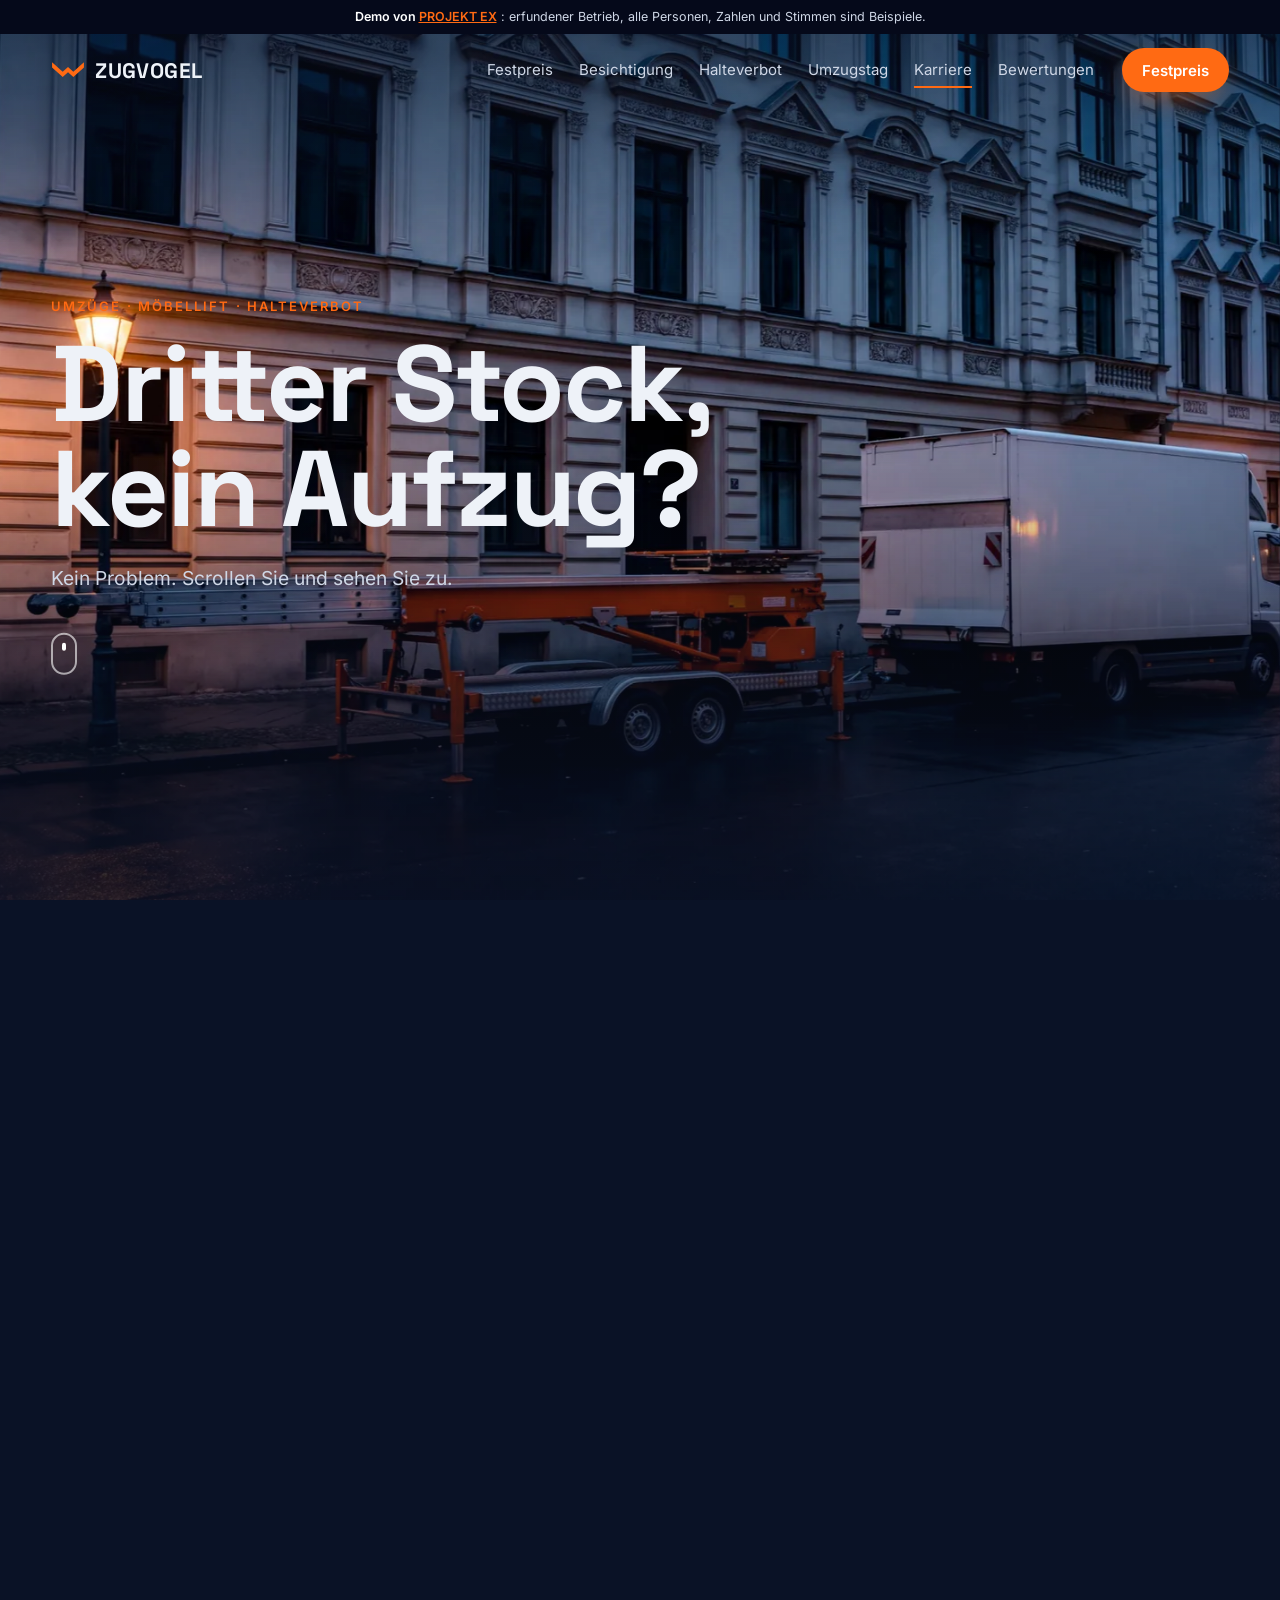
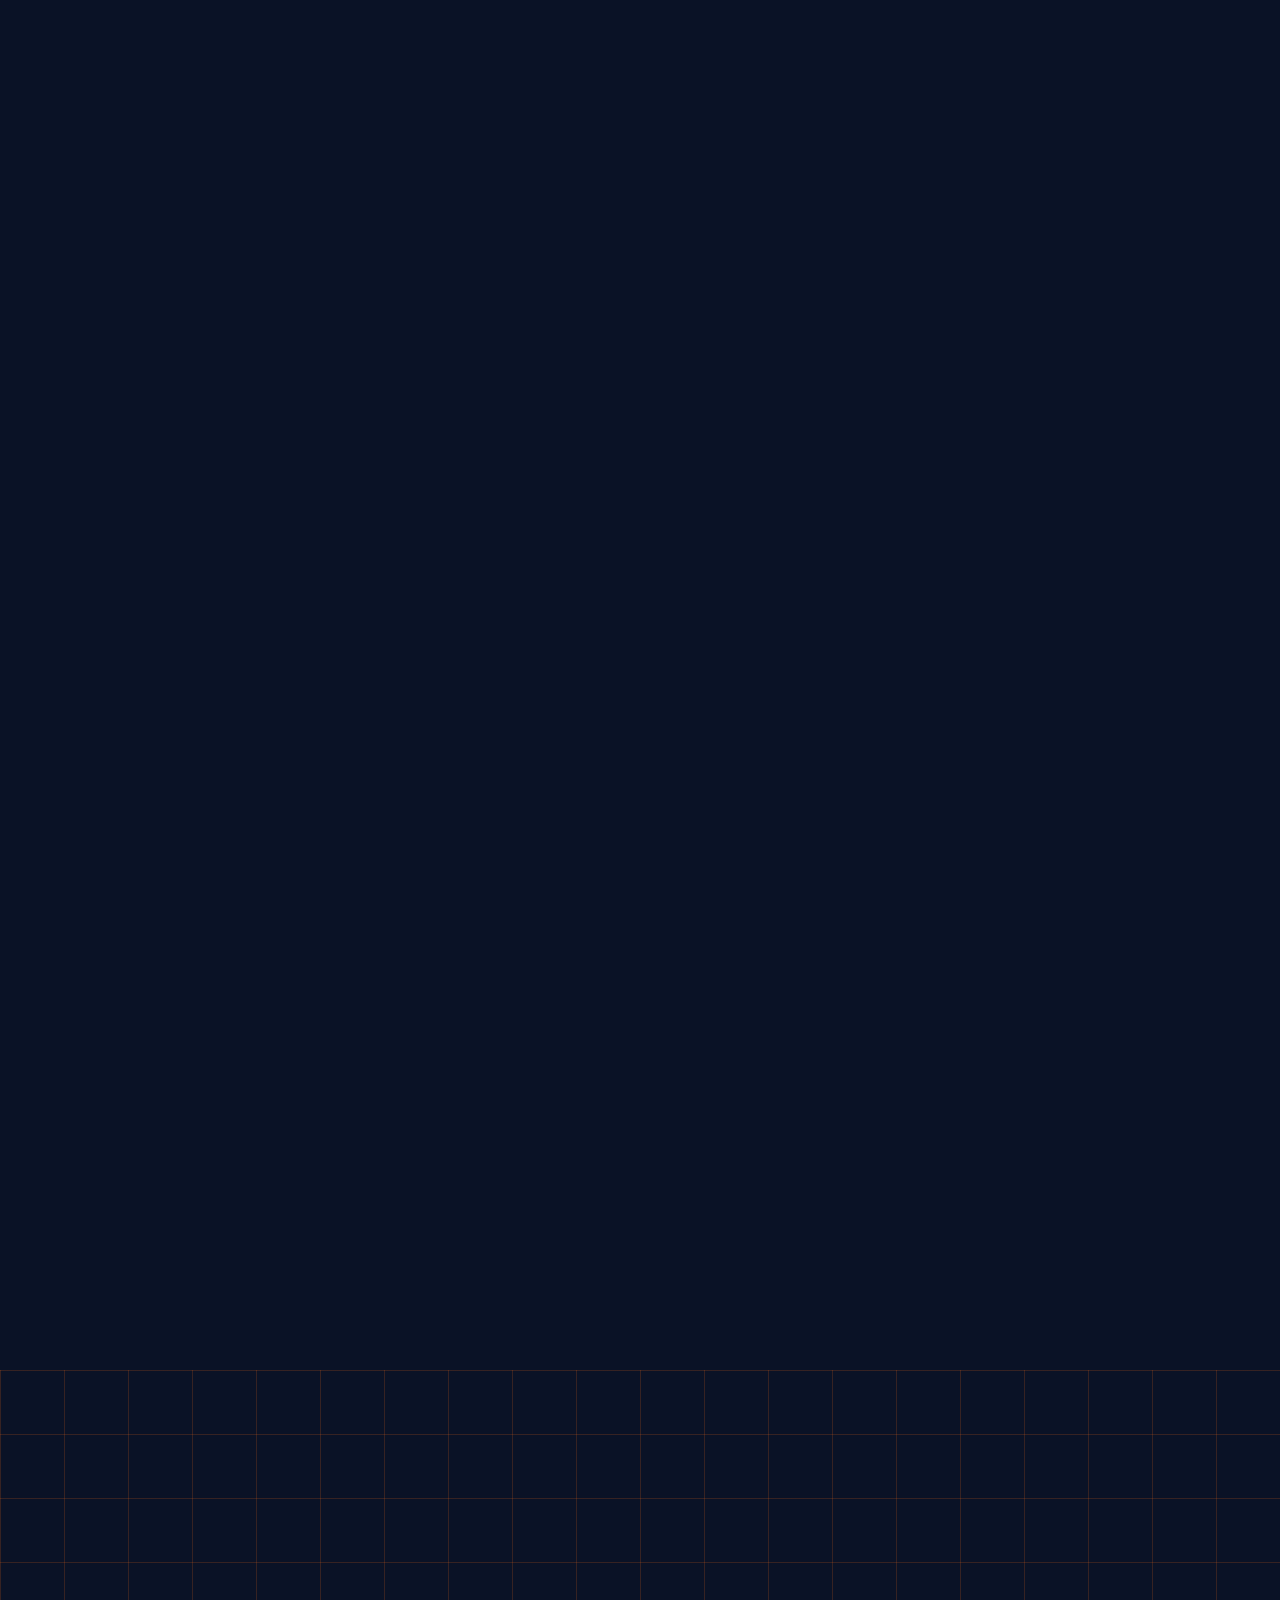
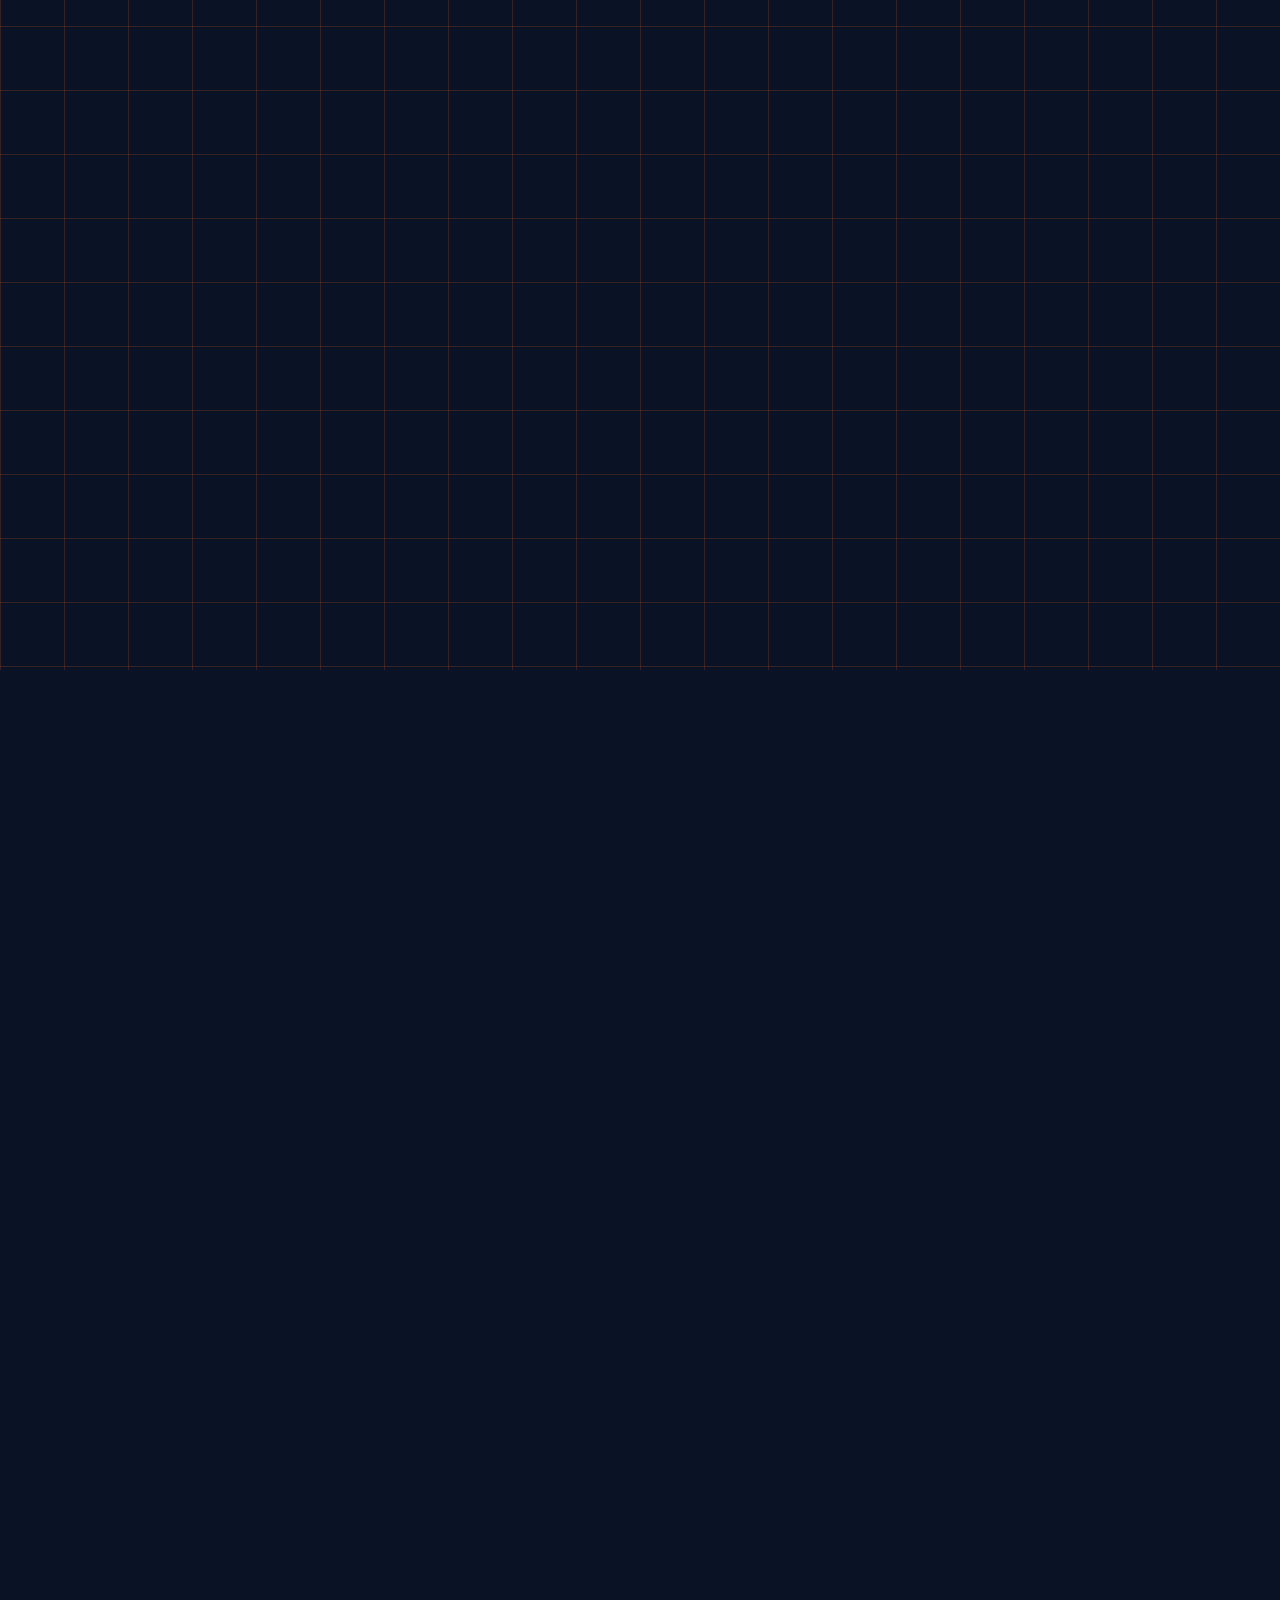
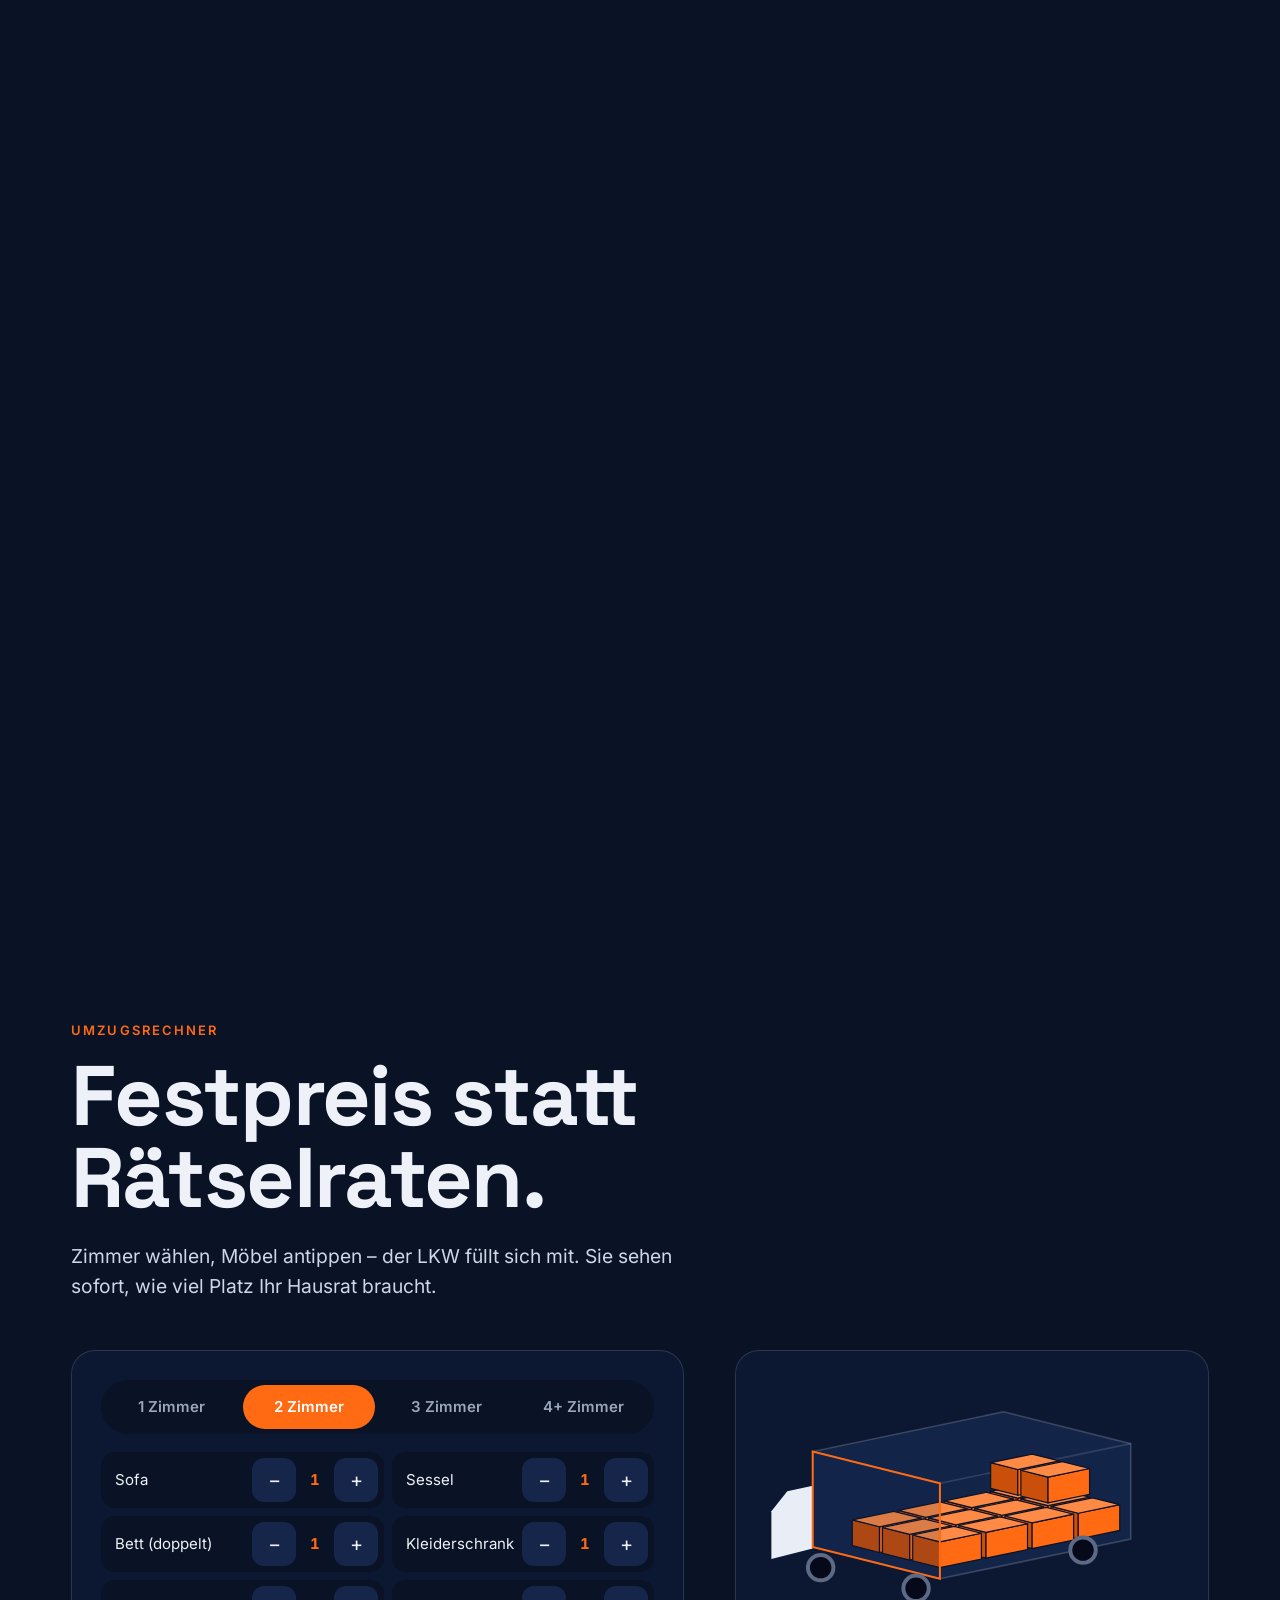
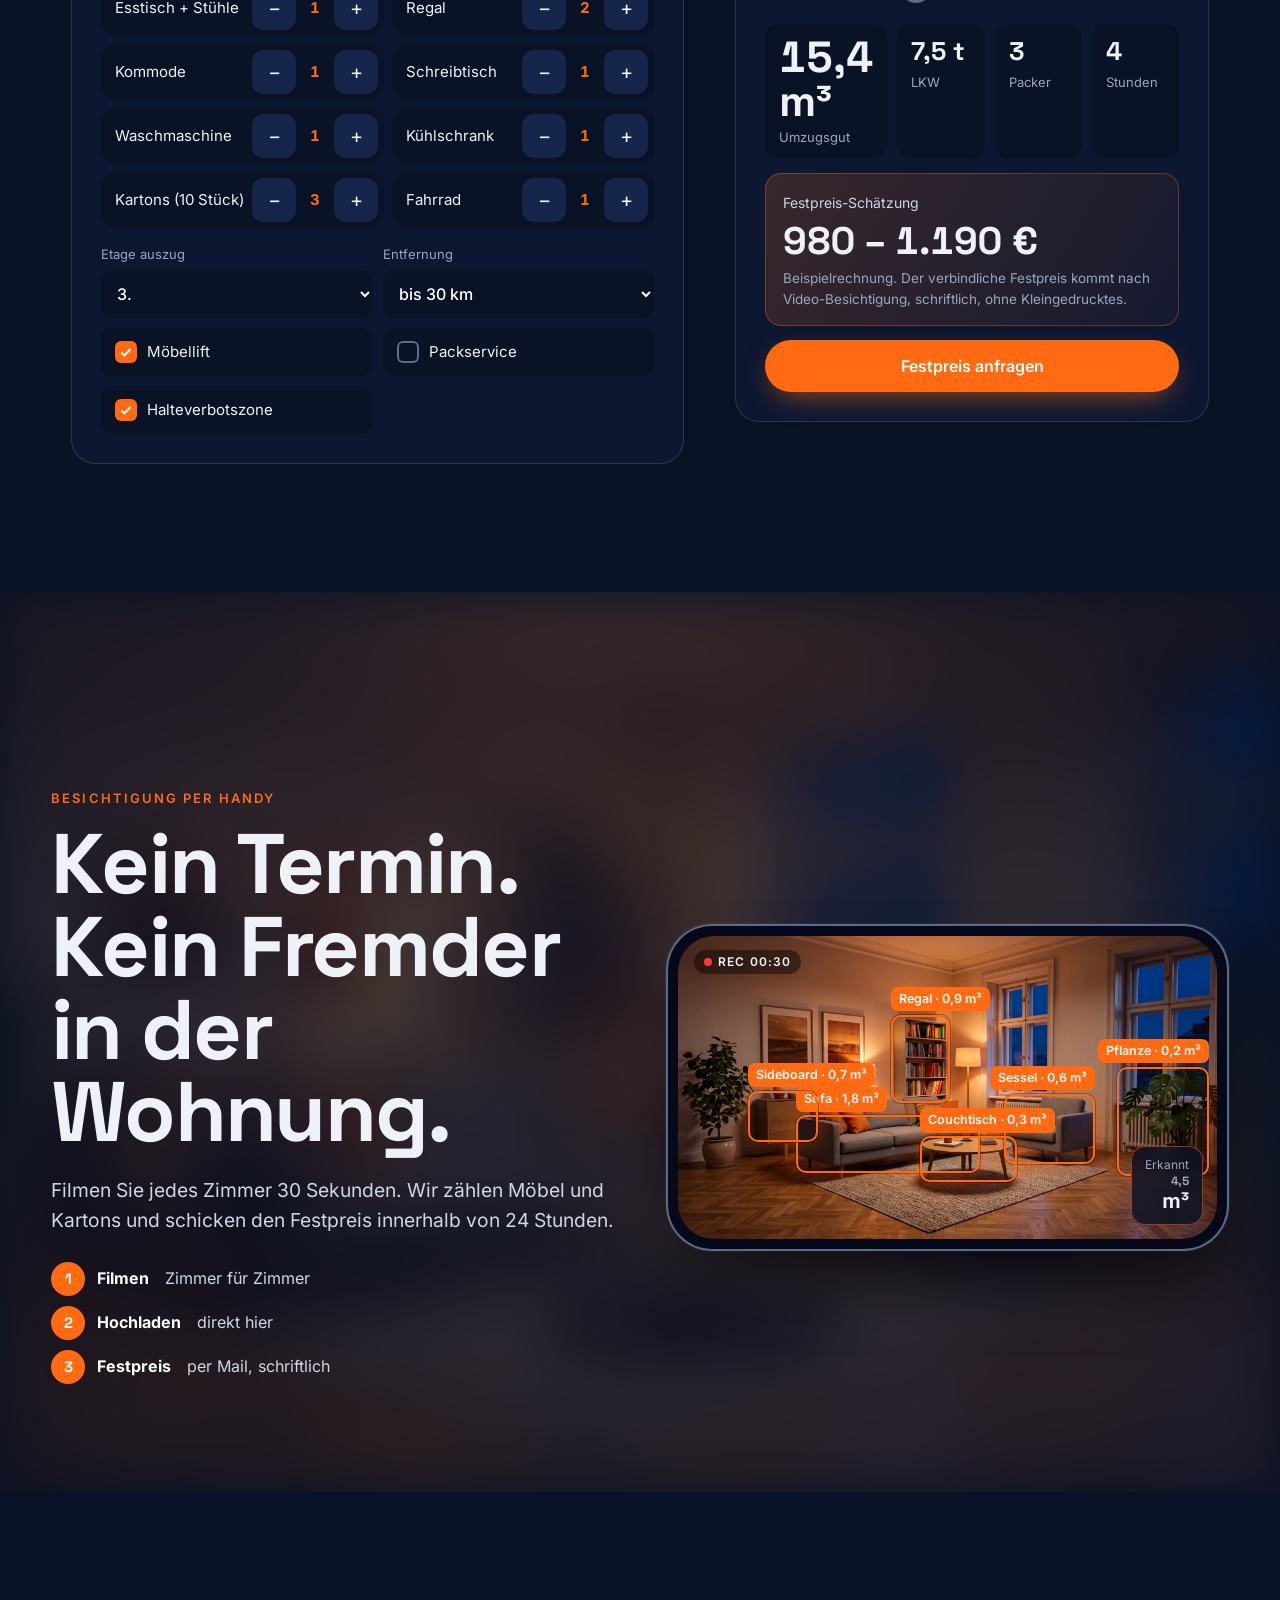
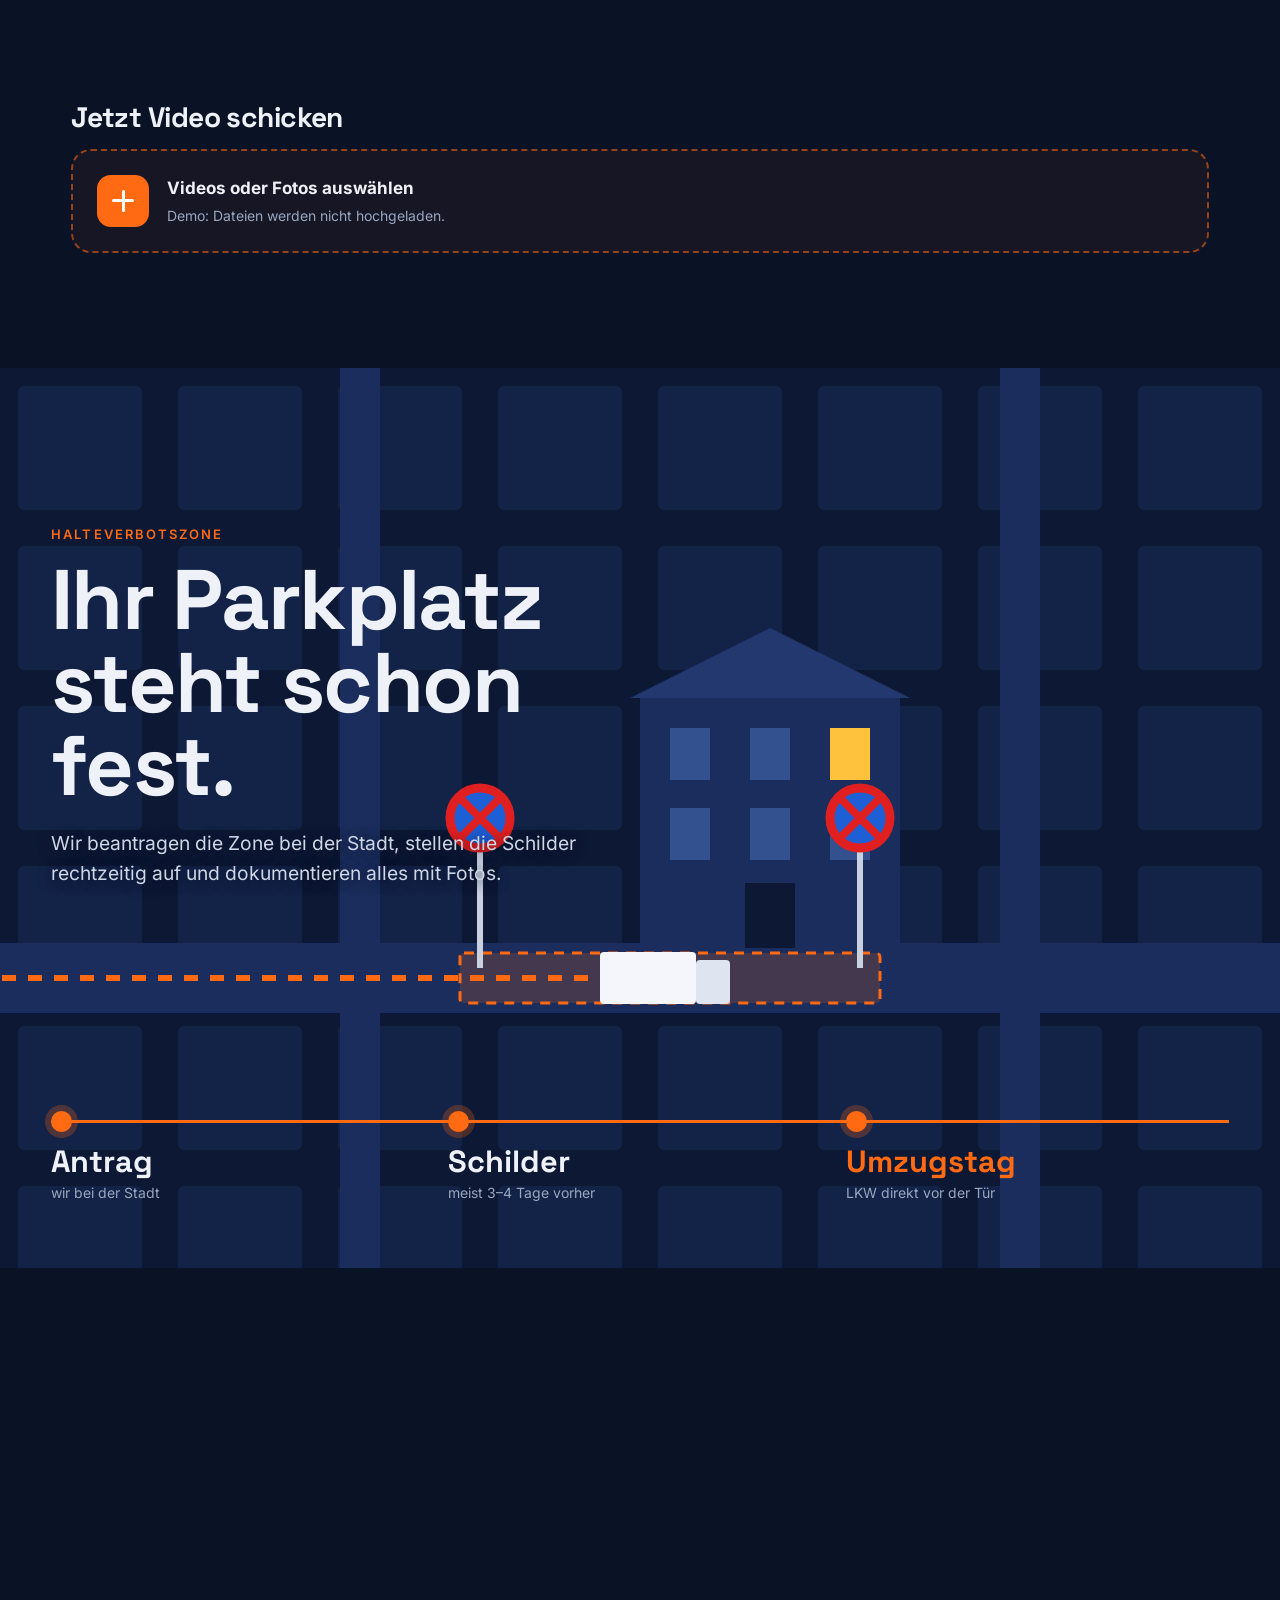
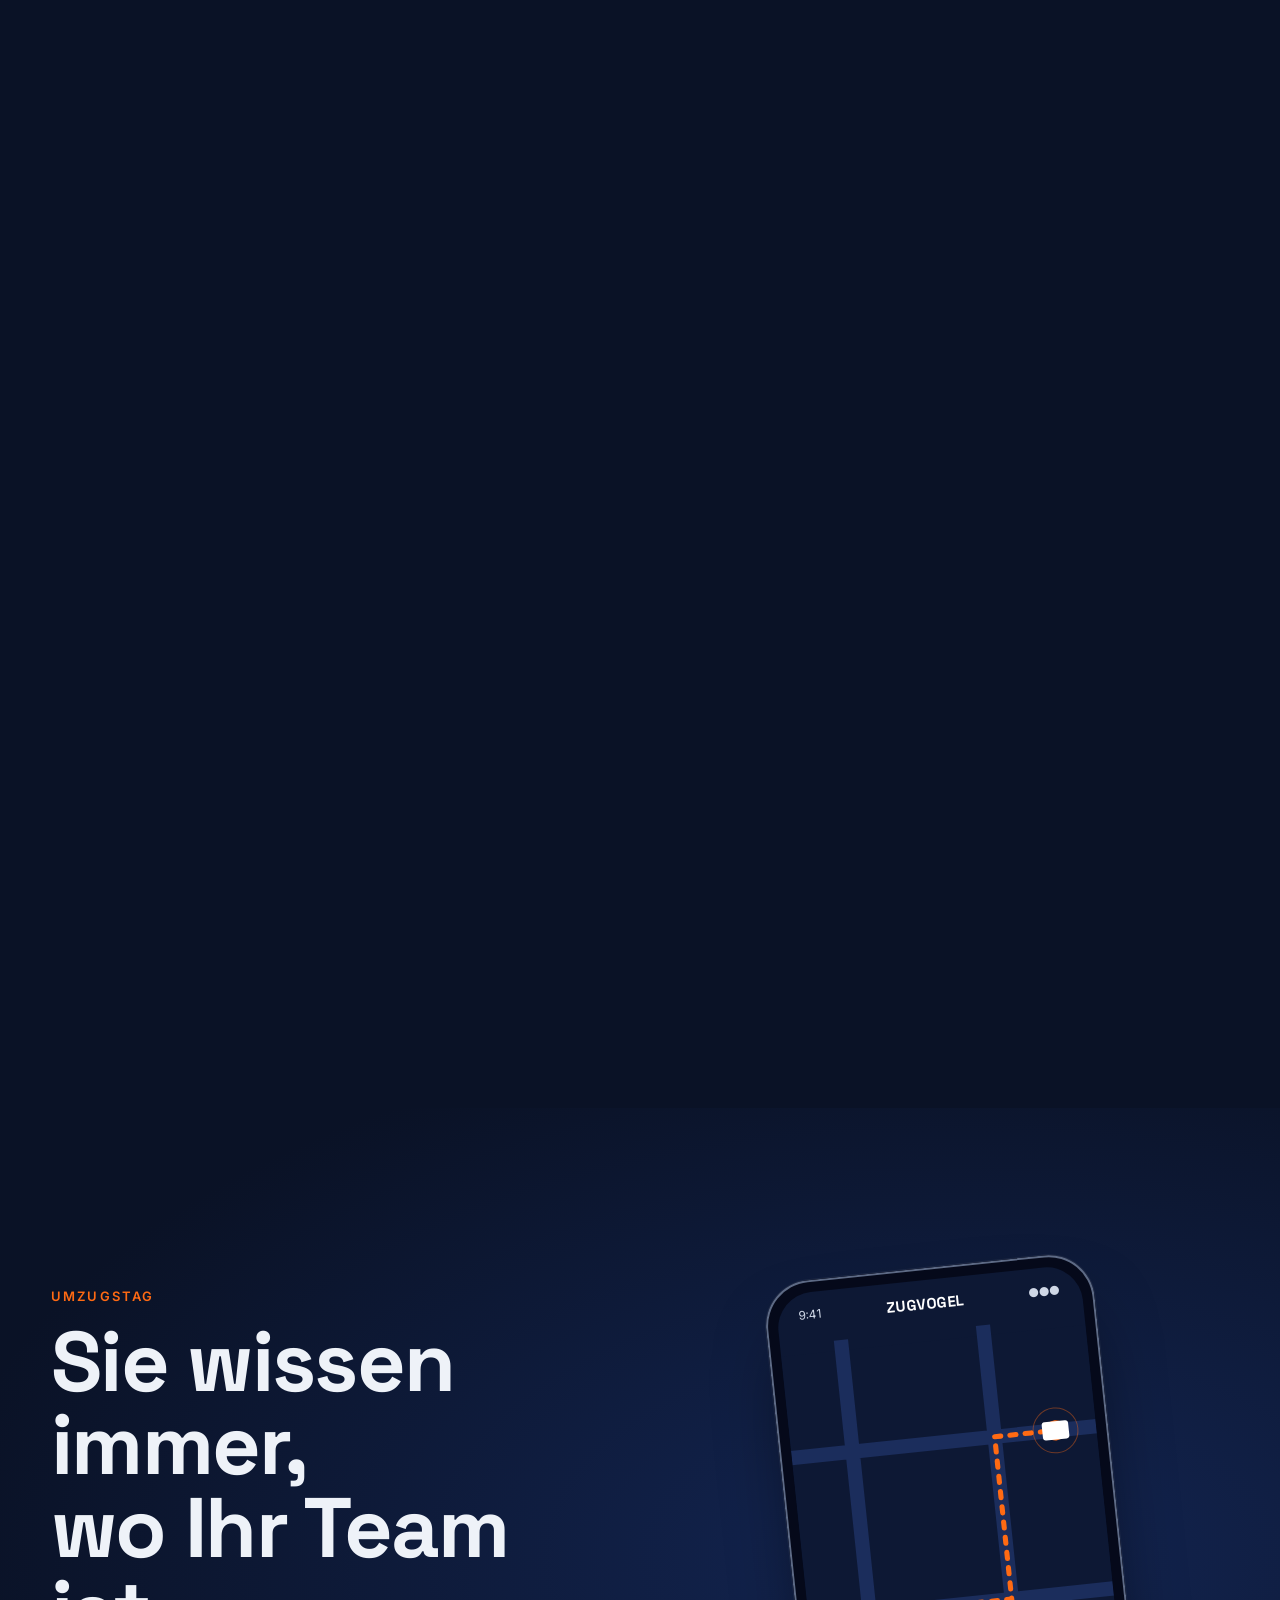
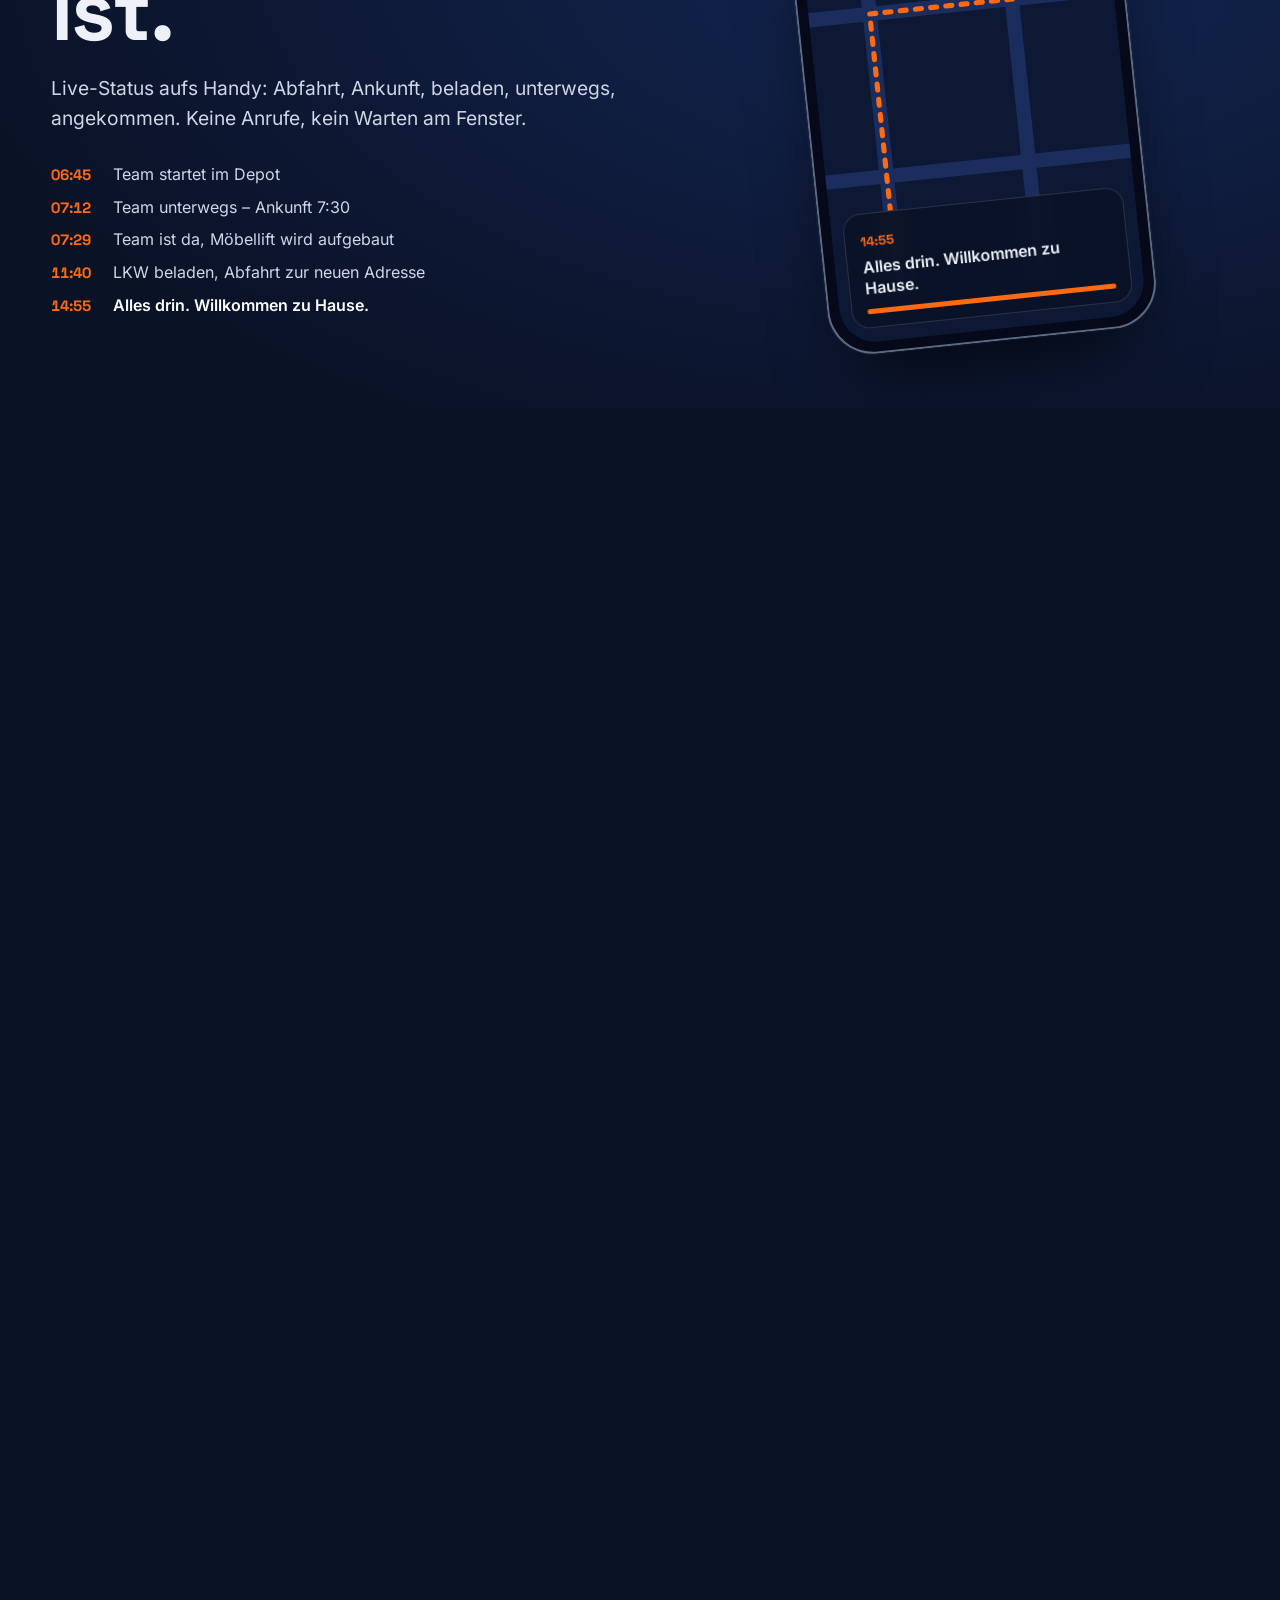
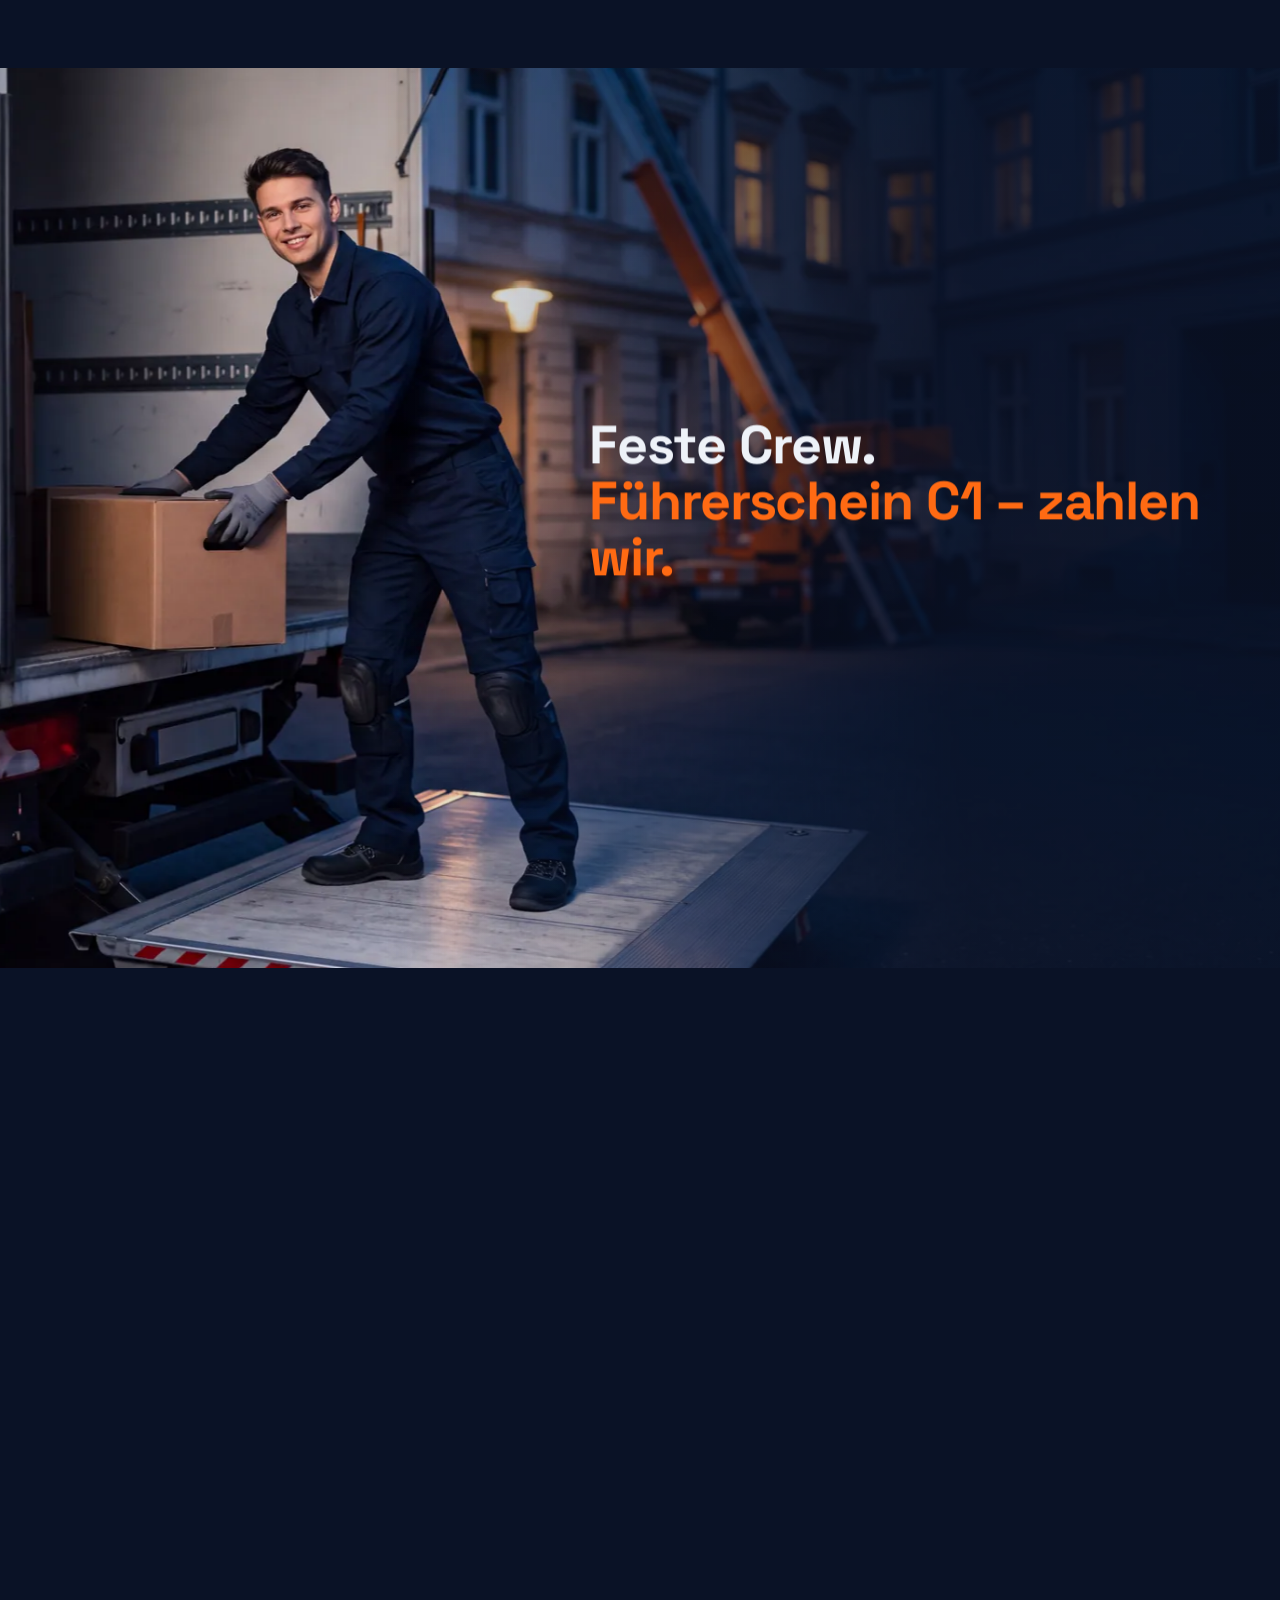
==== commit d3f704f8: "Farben als Variablen, 3 Farbwelten per ?farbe= (tanne, graphit, aubergine) Co-Authored-By: Claude Op" ====
--- a/index.html
+++ b/index.html
@@ -7,6 +7,7 @@
 <meta name="description" content="Umzug mit Möbellift, Festpreis in 2 Minuten, Besichtigung per Handy, Halteverbotszone inklusive. Demo-Webseite für Umzugsfirmen.">
 <meta name="theme-color" content="#0a1226">
 <link rel="icon" href="data:image/svg+xml,%3Csvg xmlns='http://www.w3.org/2000/svg' viewBox='0 0 64 64'%3E%3Crect width='64' height='64' rx='14' fill='%230a1226'/%3E%3Cpath d='M10 24 L26 38 L32 32 L38 38 L54 24 L54 32 L38 46 L32 40 L26 46 L10 32Z' fill='%23ff6a13'/%3E%3C/svg%3E">
+<script>try{var t=new URLSearchParams(location.search).get("farbe");if(t)sessionStorage.setItem("zv-farbe",t);else t=sessionStorage.getItem("zv-farbe");if(t)document.documentElement.setAttribute("data-theme",t)}catch(e){}</script>
 <link rel="preload" href="assets/fonts/grotesk.woff2" as="font" type="font/woff2" crossorigin>
 <link rel="stylesheet" href="assets/css/style.css?v=1">
 </head>
@@ -149,20 +150,20 @@
 <section class="hvz" id="halteverbot" style="--h:260vh">
   <div class="stage">
     <svg class="map" viewBox="0 0 1600 900" preserveAspectRatio="xMidYMid slice" aria-hidden="true">
-      <defs><pattern id="blk" width="160" height="160" patternUnits="userSpaceOnUse"><rect width="160" height="160" fill="#0d1834"/><rect x="18" y="18" width="124" height="124" rx="6" fill="#132247"/></pattern></defs>
+      <defs><pattern id="blk" width="160" height="160" patternUnits="userSpaceOnUse"><rect width="160" height="160" style="fill:var(--m1)"/><rect x="18" y="18" width="124" height="124" rx="6" style="fill:var(--m2)"/></pattern></defs>
       <rect width="1600" height="900" fill="url(#blk)"/>
       <path class="road" d="M-20 610 H1620"/>
       <path class="road thin" d="M520 -20 V920 M1180 -20 V920"/>
       <path class="route" id="route" d="M-20 610 H760"/>
       <g class="house" transform="translate(800 330)">
-        <rect x="0" y="0" width="260" height="250" fill="#1b2d5c"/><path d="M-10 0 L130 -70 L270 0Z" fill="#22386f"/>
-        <g fill="#33508f"><rect x="30" y="30" width="40" height="52"/><rect x="110" y="30" width="40" height="52"/><rect x="190" y="30" width="40" height="52"/><rect x="30" y="110" width="40" height="52"/><rect x="110" y="110" width="40" height="52"/><rect x="190" y="110" width="40" height="52"/></g>
+        <rect x="0" y="0" width="260" height="250" style="fill:var(--m3)"/><path d="M-10 0 L130 -70 L270 0Z" style="fill:var(--m4)"/>
+        <g style="fill:var(--m5)"><rect x="30" y="30" width="40" height="52"/><rect x="110" y="30" width="40" height="52"/><rect x="190" y="30" width="40" height="52"/><rect x="30" y="110" width="40" height="52"/><rect x="110" y="110" width="40" height="52"/><rect x="190" y="110" width="40" height="52"/></g>
         <rect class="lit" x="190" y="30" width="40" height="52"/>
-        <rect x="105" y="185" width="50" height="65" fill="#0d1834"/>
+        <rect x="105" y="185" width="50" height="65" style="fill:var(--m1)"/>
       </g>
       <rect class="zone" x="620" y="585" width="420" height="50" rx="4"/>
-      <g class="sign s1" transform="translate(640 600)"><line x1="0" y1="0" x2="0" y2="-120"/><circle cx="0" cy="-150" r="30"/><path d="M-21 -171 L21 -129 M21 -171 L-21 -129"/></g>
-      <g class="sign s2" transform="translate(1020 600)"><line x1="0" y1="0" x2="0" y2="-120"/><circle cx="0" cy="-150" r="30"/><path d="M-21 -171 L21 -129 M21 -171 L-21 -129"/></g>
+      <g class="sign s1"><line x1="0" y1="0" x2="0" y2="-120"/><circle cx="0" cy="-150" r="30"/><path d="M-21 -171 L21 -129 M21 -171 L-21 -129"/></g>
+      <g class="sign s2"><line x1="0" y1="0" x2="0" y2="-120"/><circle cx="0" cy="-150" r="30"/><path d="M-21 -171 L21 -129 M21 -171 L-21 -129"/></g>
       <g class="minitruck" id="mt"><rect x="-70" y="-26" width="96" height="52" rx="4" fill="#f4f6fb"/><rect x="26" y="-18" width="34" height="44" rx="4" fill="#dfe5f0"/></g>
     </svg>
     <div class="hvz-copy">
@@ -197,10 +198,10 @@
       <div class="screen dark">
         <div class="app-top"><span>9:41</span><b>ZUGVOGEL</b><span>●●●</span></div>
         <svg class="mini" viewBox="0 0 300 520" aria-hidden="true">
-          <rect width="300" height="520" fill="#0d1834"/>
-          <g stroke="#1b2d5c" stroke-width="14" fill="none"><path d="M-10 100 H310 M-10 260 H310 M-10 420 H310 M60 -10 V530 M200 -10 V530"/></g>
-          <path id="lroute" d="M60 500 V260 H200 V100 H260" stroke="#ff6a13" stroke-width="5" fill="none" stroke-linecap="round" stroke-dasharray="6 9"/>
-          <circle cx="260" cy="100" r="10" fill="#ff6a13"/><circle cx="260" cy="100" r="22" fill="none" stroke="#ff6a13" stroke-opacity=".4" class="pulse"/>
+          <rect width="300" height="520" style="fill:var(--m1)"/>
+          <g style="stroke:var(--m3)" stroke-width="14" fill="none"><path d="M-10 100 H310 M-10 260 H310 M-10 420 H310 M60 -10 V530 M200 -10 V530"/></g>
+          <path id="lroute" d="M60 500 V260 H200 V100 H260" style="stroke:var(--or)" stroke-width="5" fill="none" stroke-linecap="round" stroke-dasharray="6 9"/>
+          <circle cx="260" cy="100" r="10" style="fill:var(--or)"/><circle cx="260" cy="100" r="22" fill="none" style="stroke:var(--or)" stroke-opacity=".4" class="pulse"/>
           <g id="ltruck"><rect x="-13" y="-9" width="26" height="18" rx="3" fill="#fff"/></g>
         </svg>
         <div class="card" id="card"><small id="cardT">07:12</small><b id="cardS">Team unterwegs – Ankunft 7:30</b><span class="bar"><i id="cardBar"></i></span></div>
--- a/assets/css/style.css
+++ b/assets/css/style.css
@@ -2,12 +2,27 @@
 @font-face{font-family:"Grotesk";src:url("../fonts/grotesk.woff2") format("woff2");font-weight:300 700;font-display:swap}
 
 :root{
-  --bg:#0a1226;--bg2:#0f1b36;--bg3:#16264a;--ink:#eef2f8;--muted:#9aa7bf;--line:rgba(238,242,248,.14);
-  --or:#ff6a13;--or2:#ff8a45;--gold:#ffc23d;--ok:#3ddc97;
+  --bg:#0a1226;--bg2:#0f1b36;--bg3:#16264a;--bg4:#0c1630;--deep:#05091a;--ink:#eef2f8;--ink2:#cfd7e6;--muted:#9aa7bf;--line2:#5d6a85;
+  --mid:#132449;--hov:#22386a;--glow:#132552;--m1:#0d1834;--m2:#132247;--m3:#1b2d5c;--m4:#22386f;--m5:#33508f;
+  --or:#ff6a13;--or2:#ff8a45;--or3:#c94f0b;--on-or:#fff;--gold:#ffc23d;--ok:#3ddc97;
+  --bg-rgb:10 18 38;--bg2-rgb:15 27 54;--bg3-rgb:19 36 73;--ink-rgb:238 242 248;--deep-rgb:3 6 16;--or-rgb:255 106 19;
+  --line:rgb(var(--ink-rgb) / .14);
   --f:"Inter",system-ui,-apple-system,Segoe UI,Roboto,sans-serif;--g:"Grotesk","Inter",system-ui,sans-serif;
   --pad:clamp(16px,4vw,56px);--top:72px;--demo:34px;
   color-scheme:dark;
 }
+/* Farbwelt Tanne & Messing */
+:root[data-theme=tanne]{--bg:#0d1915;--bg2:#13241e;--bg3:#1b3229;--bg4:#10201a;--deep:#060f0b;--ink:#f2efe4;--ink2:#d5dccd;--muted:#9db0a4;--line2:#4f6457;
+  --mid:#18302a;--hov:#22443a;--glow:#173229;--m1:#10201a;--m2:#16291f;--m3:#1f3a2e;--m4:#28493a;--m5:#3a614f;
+  --or:#d8b260;--or2:#e7c983;--or3:#a8843a;--on-or:#14110a;--bg-rgb:13 25 21;--bg2-rgb:19 36 30;--bg3-rgb:27 50 41;--ink-rgb:242 239 228;--deep-rgb:6 15 11;--or-rgb:216 178 96}
+/* Farbwelt Graphit & Neongelb */
+:root[data-theme=graphit]{--bg:#111213;--bg2:#1a1b1d;--bg3:#25272a;--bg4:#151617;--deep:#08090a;--ink:#f4f4f1;--ink2:#d3d4d0;--muted:#9c9e9f;--line2:#55585c;
+  --mid:#202224;--hov:#2e3134;--glow:#1d1f21;--m1:#151617;--m2:#1c1e20;--m3:#26292c;--m4:#2f3336;--m5:#43484c;
+  --or:#e4ff3a;--or2:#efff7c;--or3:#b3cc1c;--on-or:#111213;--bg-rgb:17 18 19;--bg2-rgb:26 27 29;--bg3-rgb:37 39 42;--ink-rgb:244 244 241;--deep-rgb:8 9 10;--or-rgb:228 255 58}
+/* Farbwelt Aubergine & Mint */
+:root[data-theme=aubergine]{--bg:#1a1022;--bg2:#24172f;--bg3:#311f40;--bg4:#1e1328;--deep:#0e0813;--ink:#f6f1f7;--ink2:#dccfe0;--muted:#ab9bb3;--line2:#6a5577;
+  --mid:#2a1b37;--hov:#3b2850;--glow:#2a1a3a;--m1:#1e1328;--m2:#261a33;--m3:#33234a;--m4:#3e2c5a;--m5:#55407a;
+  --or:#5fe3b4;--or2:#8cefcb;--or3:#2fb386;--on-or:#0d241b;--bg-rgb:26 16 34;--bg2-rgb:36 23 47;--bg3-rgb:49 31 64;--ink-rgb:246 241 247;--deep-rgb:14 8 19;--or-rgb:95 227 180}
 *,*::before,*::after{box-sizing:border-box}
 html{-webkit-text-size-adjust:100%;scroll-padding-top:calc(var(--top) + var(--demo))}
 body{margin:0;background:var(--bg);color:var(--ink);font:400 17px/1.55 var(--f);overflow-x:hidden;-webkit-font-smoothing:antialiased}
@@ -20,7 +35,7 @@
 h3{font-size:clamp(22px,2.2vw,30px);line-height:1.1}
 p{margin:0}
 .kicker{font:600 13px/1 var(--f);letter-spacing:.16em;text-transform:uppercase;color:var(--or);margin-bottom:18px}
-.lead{font-size:clamp(17px,1.5vw,21px);color:#cfd7e6;max-width:34em;margin-top:22px}
+.lead{font-size:clamp(17px,1.5vw,21px);color:var(--ink2);max-width:34em;margin-top:22px}
 .small{font-size:14px;color:var(--muted)}
 .or{color:var(--or)}
 .wrap{width:min(1240px,100%);margin:0 auto;padding:0 var(--pad)}
@@ -28,26 +43,26 @@
 .row.c{justify-content:center}
 .btn{display:inline-flex;align-items:center;justify-content:center;min-height:52px;padding:0 26px;border-radius:999px;font:600 16px/1 var(--f);text-decoration:none;border:0;cursor:pointer;transition:transform .2s,background .2s,box-shadow .2s;white-space:nowrap}
 .btn:active{transform:scale(.97)}
-.btn-or{background:var(--or);color:#fff;box-shadow:0 10px 30px -10px rgba(255,106,19,.7)}
+.btn-or{background:var(--or);color:var(--on-or);box-shadow:0 10px 30px -10px rgb(var(--or-rgb) / .7)}
 .btn-or:hover{background:var(--or2)}
-.btn-line{background:rgba(10,18,38,.35);color:#fff;box-shadow:inset 0 0 0 1.5px rgba(255,255,255,.7);backdrop-filter:blur(6px)}
+.btn-line{background:rgb(var(--bg-rgb) / .35);color:#fff;box-shadow:inset 0 0 0 1.5px rgba(255,255,255,.7);backdrop-filter:blur(6px)}
 .btn-line:hover{background:rgba(255,255,255,.12)}
 .btn.wide{width:100%}
 :focus-visible{outline:2px solid var(--or);outline-offset:3px}
 
 /* Demo-Leiste */
-.demo{position:fixed;inset:0 0 auto;height:var(--demo);z-index:60;display:flex;align-items:center;justify-content:center;gap:4px;padding:0 12px;background:#05091a;color:#aab4c8;font-size:12.5px;white-space:nowrap;overflow:hidden;text-overflow:ellipsis}
+.demo{position:fixed;inset:0 0 auto;height:var(--demo);z-index:60;display:flex;align-items:center;justify-content:center;gap:4px;padding:0 12px;background:var(--deep);color:var(--ink2);font-size:12.5px;white-space:nowrap;overflow:hidden;text-overflow:ellipsis}
 .demo b{color:#fff;font-weight:600}.demo a{color:var(--or)}
 .demo .for,.demo .short{display:none}
 .demo a{display:inline-flex;align-items:center;min-height:var(--demo)}.has-firma .demo .for{display:inline;color:#fff}
 
 /* Kopfzeile */
 .top{position:fixed;left:0;right:0;top:var(--demo);height:var(--top);z-index:50;display:flex;align-items:center;gap:28px;padding:0 var(--pad);transition:background .3s,backdrop-filter .3s}
-.top.solid{background:rgba(10,18,38,.78);backdrop-filter:blur(14px);-webkit-backdrop-filter:blur(14px);box-shadow:0 1px 0 var(--line)}
+.top.solid{background:rgb(var(--bg-rgb) / .78);backdrop-filter:blur(14px);-webkit-backdrop-filter:blur(14px);box-shadow:0 1px 0 var(--line)}
 .logo{display:flex;align-items:center;gap:10px;min-height:48px;text-decoration:none;font:700 21px/1 var(--g);letter-spacing:.02em;flex:none}
 .logo svg{width:34px;fill:var(--or)}
 .nav{display:flex;gap:26px;margin-left:auto}
-.nav a{text-decoration:none;font-size:15px;color:#d5dcea;padding:12px 0;position:relative;white-space:nowrap}
+.nav a{text-decoration:none;font-size:15px;color:var(--ink2);padding:12px 0;position:relative;white-space:nowrap}
 .nav a::after{content:"";position:absolute;left:0;right:0;bottom:6px;height:2px;background:var(--or);transform:scaleX(0);transition:transform .25s;transform-origin:left}
 .nav a:hover::after,.nav a.on::after{transform:scaleX(1)}
 .top-cta{min-height:44px;padding:0 20px;font-size:15px}
@@ -65,8 +80,8 @@
 .media video{opacity:0;transition:opacity .4s}
 .has-vid video{opacity:1}
 .has-vid .still{opacity:0}
-.shade{position:absolute;inset:0;background:linear-gradient(180deg,rgba(10,18,38,.55) 0%,rgba(10,18,38,0) 30%,rgba(10,18,38,0) 50%,rgba(10,18,38,.8) 100%);pointer-events:none}
-.shade.side{background:linear-gradient(90deg,rgba(10,18,38,0) 30%,rgba(10,18,38,.85) 75%)}
+.shade{position:absolute;inset:0;background:linear-gradient(180deg,rgb(var(--bg-rgb) / .55) 0%,rgb(var(--bg-rgb) / 0) 30%,rgb(var(--bg-rgb) / 0) 50%,rgb(var(--bg-rgb) / .8) 100%);pointer-events:none}
+.shade.side{background:linear-gradient(90deg,rgb(var(--bg-rgb) / 0) 30%,rgb(var(--bg-rgb) / .85) 75%)}
 .beat{position:absolute;left:var(--pad);right:var(--pad);opacity:0;will-change:opacity,transform;pointer-events:none}
 .beat .row{pointer-events:auto}
 .b-hero{top:50%;transform:translateY(-40%);opacity:1}
@@ -76,37 +91,37 @@
 @keyframes sh{0%{transform:translateY(0);opacity:1}80%{transform:translateY(14px);opacity:0}100%{opacity:0}}
 .b-big{bottom:12vh}
 .b-big h2{font-size:clamp(54px,11vw,190px);text-shadow:0 6px 40px rgba(0,0,0,.45)}
-.b-big p{max-width:30em;margin-top:18px;font-size:clamp(16px,1.4vw,20px);color:#dbe2ef}
-.b-side{bottom:12vh;max-width:430px;padding:26px 28px;border-radius:20px;background:rgba(10,18,38,.62);backdrop-filter:blur(14px);-webkit-backdrop-filter:blur(14px);box-shadow:inset 0 0 0 1px var(--line)}
+.b-big p{max-width:30em;margin-top:18px;font-size:clamp(16px,1.4vw,20px);color:var(--ink2)}
+.b-side{bottom:12vh;max-width:430px;padding:26px 28px;border-radius:20px;background:rgb(var(--bg-rgb) / .62);backdrop-filter:blur(14px);-webkit-backdrop-filter:blur(14px);box-shadow:inset 0 0 0 1px var(--line)}
 .b-side.r{left:auto}
 .b-side .num{font:700 14px/1 var(--g);color:var(--or);margin-bottom:12px;letter-spacing:.1em}
-.b-side p:last-child{color:#c8d1e2;margin-top:10px;font-size:16px}
+.b-side p:last-child{color:var(--ink2);margin-top:10px;font-size:16px}
 .b-cta{top:50%;transform:translateY(-50%)}
 .b-cta h2{text-shadow:0 6px 40px rgba(0,0,0,.5)}
 .b-cta.r{left:auto;right:var(--pad);text-align:left;max-width:600px}
-.b-cta p{margin-top:14px;font-size:clamp(17px,1.5vw,21px);color:#dbe2ef}
+.b-cta p{margin-top:14px;font-size:clamp(17px,1.5vw,21px);color:var(--ink2)}
 .blueprint{position:absolute;inset:0;opacity:0;pointer-events:none;background:
-  linear-gradient(rgba(255,106,19,.18) 1px,transparent 1px) 0 0/64px 64px,
-  linear-gradient(90deg,rgba(255,106,19,.18) 1px,transparent 1px) 0 0/64px 64px,var(--bg)}
+  linear-gradient(rgb(var(--or-rgb) / .18) 1px,transparent 1px) 0 0/64px 64px,
+  linear-gradient(90deg,rgb(var(--or-rgb) / .18) 1px,transparent 1px) 0 0/64px 64px,var(--bg)}
 
 /* Rechner */
 .calc{position:relative;padding:clamp(90px,12vw,160px) 0 clamp(80px,10vw,140px);overflow:hidden;background:var(--bg)}
 .calc-bg{position:absolute;inset:0;opacity:.28;pointer-events:none}
 .calc-bg img{width:100%;height:100%;object-fit:cover;object-position:0% 50%}
-.calc-bg::after{content:"";position:absolute;inset:0;background:linear-gradient(90deg,rgba(10,18,38,.3),var(--bg) 70%),linear-gradient(0deg,var(--bg),transparent 30%,transparent 70%,var(--bg))}
+.calc-bg::after{content:"";position:absolute;inset:0;background:linear-gradient(90deg,rgb(var(--bg-rgb) / .3),var(--bg) 70%),linear-gradient(0deg,var(--bg),transparent 30%,transparent 70%,var(--bg))}
 .calc .wrap{position:relative}
 .calc-grid{display:grid;grid-template-columns:1.05fr 1fr;gap:clamp(24px,4vw,56px);margin-top:48px;align-items:start}
-.calc-in,.calc-out{background:rgba(15,27,54,.72);backdrop-filter:blur(16px);-webkit-backdrop-filter:blur(16px);border-radius:24px;padding:clamp(18px,2.4vw,30px);box-shadow:inset 0 0 0 1px var(--line)}
+.calc-in,.calc-out{background:rgb(var(--bg2-rgb) / .72);backdrop-filter:blur(16px);-webkit-backdrop-filter:blur(16px);border-radius:24px;padding:clamp(18px,2.4vw,30px);box-shadow:inset 0 0 0 1px var(--line)}
 .tabs{display:grid;grid-template-columns:repeat(4,1fr);gap:6px;background:var(--bg);padding:5px;border-radius:999px}
 .tabs button{min-height:44px;border:0;border-radius:999px;background:transparent;cursor:pointer;font-size:15px;font-weight:600;color:var(--muted)}
-.tabs button[aria-selected=true]{background:var(--or);color:#fff}
+.tabs button[aria-selected=true]{background:var(--or);color:var(--on-or)}
 .items{list-style:none;margin:18px 0 0;padding:0;display:grid;grid-template-columns:1fr 1fr;gap:8px}
 .items li{display:flex;align-items:center;gap:8px;background:var(--bg);border-radius:14px;padding:6px 6px 6px 14px;font-size:15px}
 .items li span{flex:1;min-width:0;overflow:hidden;text-overflow:ellipsis;white-space:nowrap}
 .items li b{min-width:22px;text-align:center;font-variant-numeric:tabular-nums}
 .items li.has b{color:var(--or)}
 .items button{width:44px;height:44px;border-radius:12px;border:0;background:var(--bg3);cursor:pointer;font-size:20px;line-height:1;flex:none}
-.items button:hover{background:#21365f}
+.items button:hover{background:var(--hov)}
 .opts{display:grid;grid-template-columns:1fr 1fr;gap:10px;margin-top:16px}
 .opt{display:flex;flex-direction:column;gap:6px;font-size:13px;color:var(--muted)}
 .opt select{min-height:48px;border-radius:12px;border:0;background:var(--bg);color:#fff;padding:0 12px;font:500 16px var(--f)}
@@ -114,28 +129,28 @@
 .chk{position:relative}
 .chk input{position:absolute;opacity:0;width:1px;height:1px}
 .chk span{display:flex;align-items:center;gap:10px}
-.chk span::before{content:"";flex:none;width:22px;height:22px;border-radius:6px;box-shadow:inset 0 0 0 2px #5d6a85;transition:.2s}
+.chk span::before{content:"";flex:none;width:22px;height:22px;border-radius:6px;box-shadow:inset 0 0 0 2px var(--line2);transition:.2s}
 .chk input:checked+span::before{background:var(--or) url("data:image/svg+xml,%3Csvg xmlns='http://www.w3.org/2000/svg' viewBox='0 0 24 24'%3E%3Cpath d='M5 12.5l4.5 4.5L19 7.5' fill='none' stroke='%23fff' stroke-width='3'/%3E%3C/svg%3E") center/16px no-repeat;box-shadow:none}
 .chk input:focus-visible+span::before{outline:2px solid var(--or);outline-offset:3px}
 .truck{width:100%;height:auto;margin:0 auto 6px;overflow:visible}
-.t-box{fill:#132449;stroke:rgba(255,255,255,.18);stroke-width:2}
+.t-box{fill:var(--mid);stroke:rgba(255,255,255,.18);stroke-width:2}
 .t-edge{fill:none;stroke:rgba(255,255,255,.12);stroke-width:2}
 .t-cab{fill:#e9edf5}
-.t-front{fill:rgba(19,36,73,.15);stroke:var(--or);stroke-width:2.5}
-.wheel{fill:#05091a;stroke:#33405e;stroke-width:5}
+.t-front{fill:rgb(var(--bg3-rgb) / .15);stroke:var(--or);stroke-width:2.5}
+.wheel{fill:var(--deep);stroke:var(--line2);stroke-width:5}
 #fill rect,#fill path{transition:opacity .35s,transform .45s cubic-bezier(.2,.9,.3,1.3)}
-.box-f{fill:var(--or);stroke:#0a1226;stroke-width:1.5}
-.box-t{fill:var(--or2);stroke:#0a1226;stroke-width:1.5}
-.box-s{fill:#c94f0b;stroke:#0a1226;stroke-width:1.5}
+.box-f{fill:var(--or);stroke:var(--bg);stroke-width:1.5}
+.box-t{fill:var(--or2);stroke:var(--bg);stroke-width:1.5}
+.box-s{fill:var(--or3);stroke:var(--bg);stroke-width:1.5}
 .readout{display:grid;grid-template-columns:1.3fr 1fr 1fr 1fr;gap:10px;margin-top:6px}
 .readout div{background:var(--bg);border-radius:14px;padding:12px 14px}
 .readout small{display:block;color:var(--muted);font-size:13px;margin-top:4px}
 .readout .big{font:700 clamp(30px,3.4vw,44px)/1 var(--g)}
 .readout .big b{font-variant-numeric:tabular-nums}
 .readout .mid{font:700 clamp(20px,2vw,26px)/1.2 var(--g)}
-.price{margin:14px 0;padding:16px 18px;border-radius:16px;background:linear-gradient(120deg,rgba(255,106,19,.18),rgba(255,106,19,.04));box-shadow:inset 0 0 0 1px rgba(255,106,19,.35)}
+.price{margin:14px 0;padding:16px 18px;border-radius:16px;background:linear-gradient(120deg,rgb(var(--or-rgb) / .18),rgb(var(--or-rgb) / .04));box-shadow:inset 0 0 0 1px rgb(var(--or-rgb) / .35)}
 .price p{font:700 clamp(28px,3vw,40px)/1.1 var(--g);margin:4px 0 6px;font-variant-numeric:tabular-nums}
-.price small{color:#d2d9e6;font-size:14px}
+.price small{color:var(--ink2);font-size:14px}
 .price .note{display:block;color:var(--muted);font-size:13.5px}
 
 /* Besichtigung */
@@ -144,29 +159,29 @@
 .scan-bg img{width:100%;height:100%;object-fit:cover}
 .scan-copy{position:relative}
 .steps{list-style:none;padding:0;margin:26px 0 0;display:grid;gap:10px;counter-reset:s}
-.steps li{counter-increment:s;display:flex;gap:12px;align-items:center;font-size:16px;color:#cfd7e6}
-.steps li::before{content:counter(s);flex:none;width:34px;height:34px;border-radius:50%;display:grid;place-items:center;background:var(--or);color:#fff;font:700 15px var(--g)}
+.steps li{counter-increment:s;display:flex;gap:12px;align-items:center;font-size:16px;color:var(--ink2)}
+.steps li::before{content:counter(s);flex:none;width:34px;height:34px;border-radius:50%;display:grid;place-items:center;background:var(--or);color:var(--on-or);font:700 15px var(--g)}
 .steps b{color:#fff;margin-right:4px}
-.phone{position:relative;border-radius:46px;padding:12px;background:#05070e;box-shadow:0 40px 80px -30px rgba(0,0,0,.8),inset 0 0 0 2px #2a3550,0 0 0 1px rgba(255,255,255,.06)}
+.phone{position:relative;border-radius:46px;padding:12px;background:var(--deep);box-shadow:0 40px 80px -30px rgba(0,0,0,.8),inset 0 0 0 2px var(--line2),0 0 0 1px rgba(255,255,255,.06)}
 .phone .screen{position:relative;border-radius:36px;overflow:hidden;background:#000}
 .scan-phone{width:min(100%,780px);justify-self:center}
 .scan-phone .screen{aspect-ratio:16/9}
 .scan-phone .screen>img{width:100%;height:100%;object-fit:cover}
 .ar{position:absolute;inset:0}
-.ar .bx{position:absolute;border:2px solid var(--or);border-radius:10px;box-shadow:0 0 0 1px rgba(0,0,0,.3),0 0 24px rgba(255,106,19,.45);opacity:0;transform:scale(1.12);transition:opacity .35s,transform .45s cubic-bezier(.2,.9,.3,1.2)}
+.ar .bx{position:absolute;border:2px solid var(--or);border-radius:10px;box-shadow:0 0 0 1px rgba(0,0,0,.3),0 0 24px rgb(var(--or-rgb) / .45);opacity:0;transform:scale(1.12);transition:opacity .35s,transform .45s cubic-bezier(.2,.9,.3,1.2)}
 .ar .bx.on{opacity:1;transform:scale(1)}
 .ar .bx.rt span{left:auto;right:-2px}
-.ar .bx span{position:absolute;left:-2px;top:-30px;background:var(--or);color:#fff;font:600 12.5px/1 var(--f);padding:6px 8px;border-radius:7px;white-space:nowrap}
+.ar .bx span{position:absolute;left:-2px;top:-30px;background:var(--or);color:var(--on-or);font:600 12.5px/1 var(--f);padding:6px 8px;border-radius:7px;white-space:nowrap}
 .rec{position:absolute;left:16px;top:14px;display:flex;align-items:center;gap:6px;font:600 12px/1 var(--f);letter-spacing:.08em;background:rgba(0,0,0,.45);padding:6px 10px;border-radius:999px}
 .rec i{width:8px;height:8px;border-radius:50%;background:#ff3b30;animation:blink 1s infinite}
 @keyframes blink{50%{opacity:.2}}
-.sum{position:absolute;right:14px;bottom:14px;background:rgba(10,18,38,.82);backdrop-filter:blur(8px);border-radius:14px;padding:10px 14px;text-align:right;box-shadow:inset 0 0 0 1px rgba(255,106,19,.5)}
+.sum{position:absolute;right:14px;bottom:14px;background:rgb(var(--bg-rgb) / .82);backdrop-filter:blur(8px);border-radius:14px;padding:10px 14px;text-align:right;box-shadow:inset 0 0 0 1px rgb(var(--or-rgb) / .5)}
 .sum span{display:block;font-size:12px;color:var(--muted)}
 .sum b{font:700 22px/1.1 var(--g);font-variant-numeric:tabular-nums}
 .upload{background:var(--bg);padding:10px 0 clamp(70px,9vw,120px)}
 .upload h3{margin-bottom:16px}
-.drop{display:flex;align-items:center;gap:18px;padding:24px;border-radius:20px;border:2px dashed rgba(255,106,19,.55);cursor:pointer;background:rgba(255,106,19,.05);transition:background .2s}
-.drop:hover{background:rgba(255,106,19,.1)}
+.drop{display:flex;align-items:center;gap:18px;padding:24px;border-radius:20px;border:2px dashed rgb(var(--or-rgb) / .55);cursor:pointer;background:rgb(var(--or-rgb) / .05);transition:background .2s}
+.drop:hover{background:rgb(var(--or-rgb) / .1)}
 .drop input{position:absolute;width:1px;height:1px;opacity:0}
 .d-ico{flex:none;width:52px;height:52px;border-radius:14px;background:var(--or);position:relative}
 .d-ico::before,.d-ico::after{content:"";position:absolute;left:50%;top:50%;background:#fff;border-radius:2px}
@@ -177,11 +192,11 @@
 /* Halteverbot */
 .hvz .stage{background:var(--bg)}
 .map{position:absolute;inset:0;width:100%;height:100%}
-.road{stroke:#1d2f5e;stroke-width:70;fill:none}
+.road{stroke:var(--m3);stroke-width:70;fill:none}
 .road.thin{stroke-width:40}
 .route{stroke:var(--or);stroke-width:6;fill:none;stroke-dasharray:14 12;stroke-dashoffset:var(--ro,800)}
 .lit{fill:var(--gold);opacity:var(--lit,0)}
-.zone{fill:rgba(255,106,19,.18);stroke:var(--or);stroke-width:3;stroke-dasharray:10 8;opacity:var(--zo,0)}
+.zone{fill:rgb(var(--or-rgb) / .18);stroke:var(--or);stroke-width:3;stroke-dasharray:10 8;opacity:var(--zo,0)}
 .sign line{stroke:#c9d1e0;stroke-width:6}
 .sign circle{fill:#1f5fd6;stroke:#e02020;stroke-width:9}
 .sign path{stroke:#e02020;stroke-width:8}
@@ -197,27 +212,27 @@
 .tl li{position:relative;padding-top:34px;opacity:.35;transition:opacity .35s}
 .tl li.on{opacity:1}
 .tl i{position:absolute;left:0;top:0;width:21px;height:21px;border-radius:50%;background:var(--bg);box-shadow:inset 0 0 0 3px rgba(255,255,255,.3);z-index:1}
-.tl li.on i{background:var(--or);box-shadow:0 0 0 6px rgba(255,106,19,.25)}
+.tl li.on i{background:var(--or);box-shadow:0 0 0 6px rgb(var(--or-rgb) / .25)}
 .tl b{display:block;font:700 clamp(20px,2.4vw,34px)/1.1 var(--g)}
 .tl li:last-child.on b{color:var(--or)}
 .tl small{color:var(--muted);font-size:14px}
 
 /* Live */
-.live .stage{display:grid;grid-template-columns:1.1fr 1fr;align-items:center;gap:clamp(20px,4vw,60px);padding:calc(var(--top) + var(--demo) + 10px) var(--pad) 24px;background:radial-gradient(80% 60% at 75% 50%,#132552,var(--bg))}
+.live .stage{display:grid;grid-template-columns:1.1fr 1fr;align-items:center;gap:clamp(20px,4vw,60px);padding:calc(var(--top) + var(--demo) + 10px) var(--pad) 24px;background:radial-gradient(80% 60% at 75% 50%,var(--glow),var(--bg))}
 .feed{list-style:none;margin:28px 0 0;padding:0;display:grid;gap:8px}
-.feed li{display:flex;gap:14px;align-items:baseline;font-size:16px;color:#cfd7e6;opacity:.3;transform:translateX(-8px);transition:opacity .35s,transform .35s}
+.feed li{display:flex;gap:14px;align-items:baseline;font-size:16px;color:var(--ink2);opacity:.3;transform:translateX(-8px);transition:opacity .35s,transform .35s}
 .feed li.on{opacity:1;transform:none}
 .feed li.cur{color:#fff;font-weight:600}
 .feed time{font:700 15px/1 var(--g);color:var(--or);min-width:48px;font-variant-numeric:tabular-nums}
 .live-phone{width:min(330px,80vw);justify-self:center;transform:rotate(-6deg)}
 .live-phone .screen{aspect-ratio:9/19.2}
-.screen.dark{background:#0d1834}
-.app-top{position:absolute;left:0;right:0;top:0;z-index:2;display:flex;justify-content:space-between;align-items:center;padding:14px 22px;font-size:12px;color:#c8d1e2}
+.screen.dark{background:var(--m1)}
+.app-top{position:absolute;left:0;right:0;top:0;z-index:2;display:flex;justify-content:space-between;align-items:center;padding:14px 22px;font-size:12px;color:var(--ink2)}
 .app-top b{font:700 15px var(--g);color:#fff;letter-spacing:.04em}
 .mini{position:absolute;inset:0;width:100%;height:100%}
 .pulse{transform-origin:260px 100px;animation:pl 1.8s infinite}
 @keyframes pl{0%{transform:scale(.5);opacity:1}100%{transform:scale(1.6);opacity:0}}
-.card{position:absolute;left:12px;right:12px;bottom:14px;background:rgba(10,18,38,.9);border-radius:18px;padding:14px 16px;box-shadow:inset 0 0 0 1px var(--line);backdrop-filter:blur(8px)}
+.card{position:absolute;left:12px;right:12px;bottom:14px;background:rgb(var(--bg-rgb) / .9);border-radius:18px;padding:14px 16px;box-shadow:inset 0 0 0 1px var(--line);backdrop-filter:blur(8px)}
 .card small{color:var(--or);font:700 13px var(--g)}
 .card b{display:block;font:600 16px/1.3 var(--f);margin:4px 0 10px}
 .card .bar{display:block;height:5px;border-radius:5px;background:rgba(255,255,255,.12);overflow:hidden}
@@ -232,7 +247,7 @@
 .kin p:nth-child(even){color:var(--or)}
 
 /* Bewertungen */
-.reviews{padding:clamp(90px,12vw,160px) 0 clamp(60px,8vw,100px);background:linear-gradient(180deg,var(--bg),#0c1630)}
+.reviews{padding:clamp(90px,12vw,160px) 0 clamp(60px,8vw,100px);background:linear-gradient(180deg,var(--bg),var(--bg4))}
 .score{display:grid;grid-template-columns:1fr 1fr;gap:16px;margin-top:40px}
 .portal{background:var(--bg2);border-radius:24px;padding:26px 28px;box-shadow:inset 0 0 0 1px var(--line)}
 .pname{font:600 14px var(--f);color:var(--muted);letter-spacing:.06em;text-transform:uppercase}
@@ -247,7 +262,7 @@
 .marquee+.marquee{margin-top:0;border-top:0}
 .m-track{display:inline-flex;gap:36px;animation:mq 36s linear infinite;padding-left:36px}
 .rev .m-track{animation-direction:reverse;animation-duration:44s}
-.m-track span{font:600 clamp(18px,2vw,26px) var(--g);color:#d7deeb;display:inline-flex;align-items:center;gap:36px}
+.m-track span{font:600 clamp(18px,2vw,26px) var(--g);color:var(--ink2);display:inline-flex;align-items:center;gap:36px}
 .m-track span::after{content:"";width:8px;height:8px;border-radius:50%;background:var(--or)}
 .rev .m-track span{color:var(--muted);font-size:clamp(15px,1.5vw,19px)}
 @keyframes mq{to{transform:translateX(-50%)}}
@@ -258,18 +273,18 @@
 .quotes figcaption{margin-top:16px;font-size:14px;color:var(--or);font-weight:600}
 
 /* Abschluss */
-.final{padding:clamp(90px,12vw,150px) 0;text-align:center;background:radial-gradient(60% 70% at 50% 100%,rgba(255,106,19,.22),transparent 70%),#0c1630}
+.final{padding:clamp(90px,12vw,150px) 0;text-align:center;background:radial-gradient(60% 70% at 50% 100%,rgb(var(--or-rgb) / .22),transparent 70%),var(--bg4)}
 .final .lead{margin-inline:auto}
 .cal{display:grid;grid-template-columns:repeat(7,minmax(0,1fr));gap:8px;max-width:640px;margin:36px auto 0}
 .cal .dh{font-size:13px;color:var(--muted);padding-bottom:4px}
-.cal button{min-height:48px;border-radius:12px;border:0;background:var(--bg2);color:#5d6a85;font:600 16px var(--f);cursor:default}
-.cal button.free{color:#fff;background:#18294f;cursor:pointer;box-shadow:inset 0 0 0 1px rgba(255,106,19,.35)}
-.cal button.free:hover{background:#22386a}
-.cal button.sel{background:var(--or);color:#fff}
+.cal button{min-height:48px;border-radius:12px;border:0;background:var(--bg2);color:var(--line2);font:600 16px var(--f);cursor:default}
+.cal button.free{color:#fff;background:var(--mid);cursor:pointer;box-shadow:inset 0 0 0 1px rgb(var(--or-rgb) / .35)}
+.cal button.free:hover{background:var(--hov)}
+.cal button.sel{background:var(--or);color:var(--on-or)}
 .cal-note{grid-column:1/-1;font-size:13px;color:var(--muted);margin-top:6px}
 
 /* Footer */
-.foot{background:#05091a;padding:56px 0 calc(40px + env(safe-area-inset-bottom));color:var(--muted);font-size:15px}
+.foot{background:var(--deep);padding:56px 0 calc(40px + env(safe-area-inset-bottom));color:var(--muted);font-size:15px}
 .foot .wrap{display:grid;gap:12px}
 .f-logo{display:flex;align-items:center;gap:10px;font:700 18px var(--g);color:#fff}
 .f-logo svg{width:30px;fill:var(--or)}
@@ -278,7 +293,7 @@
 
 /* Modals */
 .modal{border:0;padding:0;background:transparent;color:var(--ink);width:min(520px,calc(100vw - 24px));max-height:calc(100dvh - 24px)}
-.modal::backdrop{background:rgba(3,6,16,.72);backdrop-filter:blur(6px)}
+.modal::backdrop{background:rgb(var(--deep-rgb) / .72);backdrop-filter:blur(6px)}
 .m-box{position:relative;background:var(--bg2);border-radius:26px;padding:30px clamp(20px,4vw,34px) 30px;box-shadow:inset 0 0 0 1px var(--line),0 40px 80px -20px #000}
 .m-box h3{font-size:clamp(24px,3vw,32px);margin-bottom:18px;padding-right:40px}
 .x{position:absolute;right:14px;top:14px;width:44px;height:44px;border-radius:50%;border:0;background:var(--bg3);font-size:26px;line-height:1;cursor:pointer}
@@ -287,14 +302,14 @@
 .q{font-weight:600;margin-bottom:14px}
 .choice{display:grid;gap:10px}
 .choice button{min-height:54px;border-radius:14px;border:0;background:var(--bg3);text-align:left;padding:0 18px;cursor:pointer;font-size:16px;font-weight:500}
-.choice button:hover{background:#22386a;box-shadow:inset 0 0 0 1.5px var(--or)}
+.choice button:hover{background:var(--hov);box-shadow:inset 0 0 0 1.5px var(--or)}
 .step label{display:flex;flex-direction:column;gap:6px;font-size:14px;color:var(--muted);margin-bottom:12px}
 .step input{min-height:52px;border-radius:14px;border:0;background:var(--bg);color:#fff;padding:0 16px;font:500 16px var(--f)}
 .done{text-align:center}.ok{font-size:54px;color:var(--ok);margin:0 0 8px}
 
 /* Menü-Breakpoint früh: 7 Punkte + Knopf passen erst ab 1240 sicher */
 @media (max-width:1240px){
-  .nav{position:fixed;inset:calc(var(--demo) + var(--top)) 0 auto 0;flex-direction:column;gap:0;padding:10px var(--pad) 24px;background:rgba(10,18,38,.97);backdrop-filter:blur(14px);transform:translateY(-12px);opacity:0;visibility:hidden;transition:.25s;margin:0;max-height:calc(100dvh - var(--demo) - var(--top));overflow:auto}
+  .nav{position:fixed;inset:calc(var(--demo) + var(--top)) 0 auto 0;flex-direction:column;gap:0;padding:10px var(--pad) 24px;background:rgb(var(--bg-rgb) / .97);backdrop-filter:blur(14px);transform:translateY(-12px);opacity:0;visibility:hidden;transition:.25s;margin:0;max-height:calc(100dvh - var(--demo) - var(--top));overflow:auto}
   .nav a{font:600 22px var(--g);padding:14px 0;border-bottom:1px solid var(--line)}
   .menu-open .nav{transform:none;opacity:1;visibility:visible}
   .burger{display:block}
@@ -316,7 +331,7 @@
   .feed{display:none}
   .b-career{left:var(--pad);right:var(--pad);width:auto;top:auto;bottom:10vh}
   .kin{left:var(--pad);right:var(--pad);width:auto;top:calc(var(--top) + var(--demo) + 4vh);transform:none}
-  .career .shade.side{background:linear-gradient(0deg,rgba(10,18,38,.9) 15%,rgba(10,18,38,0) 55%),linear-gradient(180deg,rgba(10,18,38,.85) 0%,rgba(10,18,38,0) 45%)}
+  .career .shade.side{background:linear-gradient(0deg,rgb(var(--bg-rgb) / .9) 15%,rgb(var(--bg-rgb) / 0) 55%),linear-gradient(180deg,rgb(var(--bg-rgb) / .85) 0%,rgb(var(--bg-rgb) / 0) 45%)}
   .b-cta.r{left:var(--pad);right:var(--pad)}
   .tl{bottom:5vh}
   .hvz-copy h2{font-size:clamp(34px,9vw,56px)}
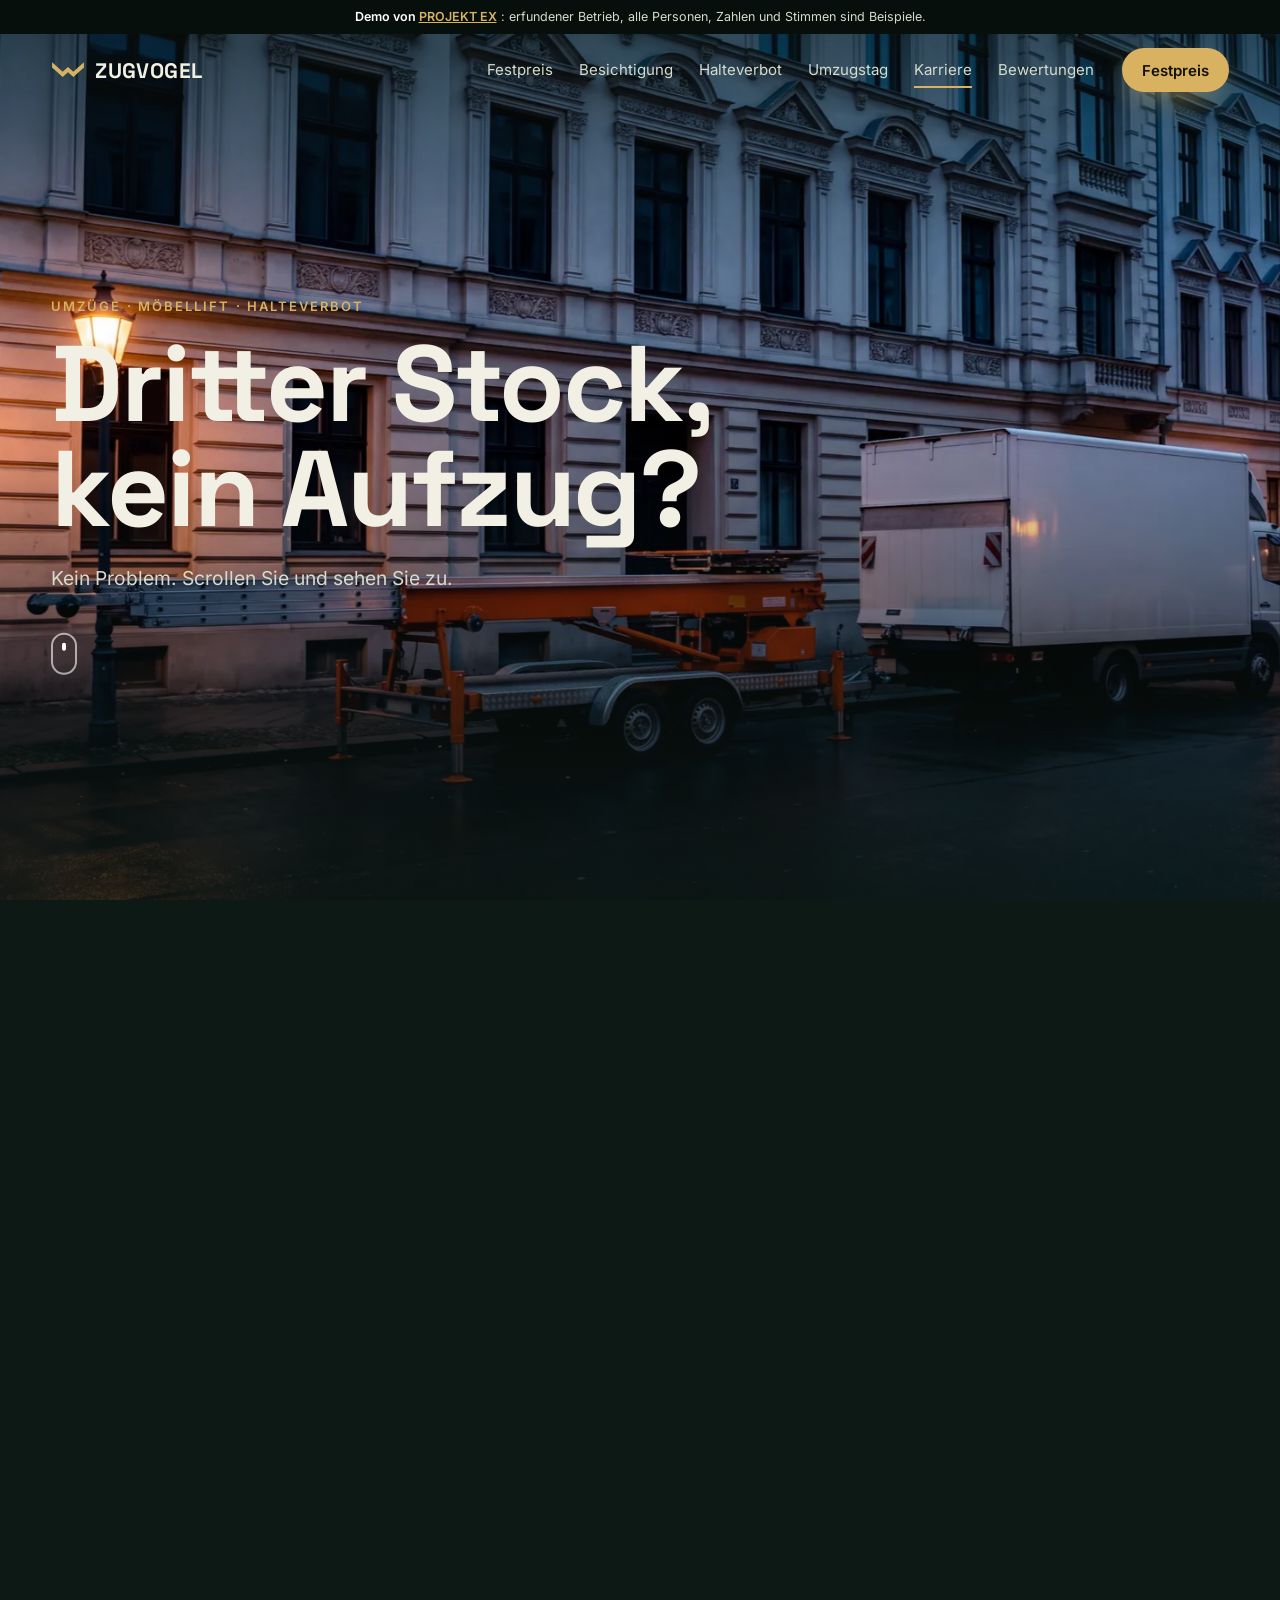
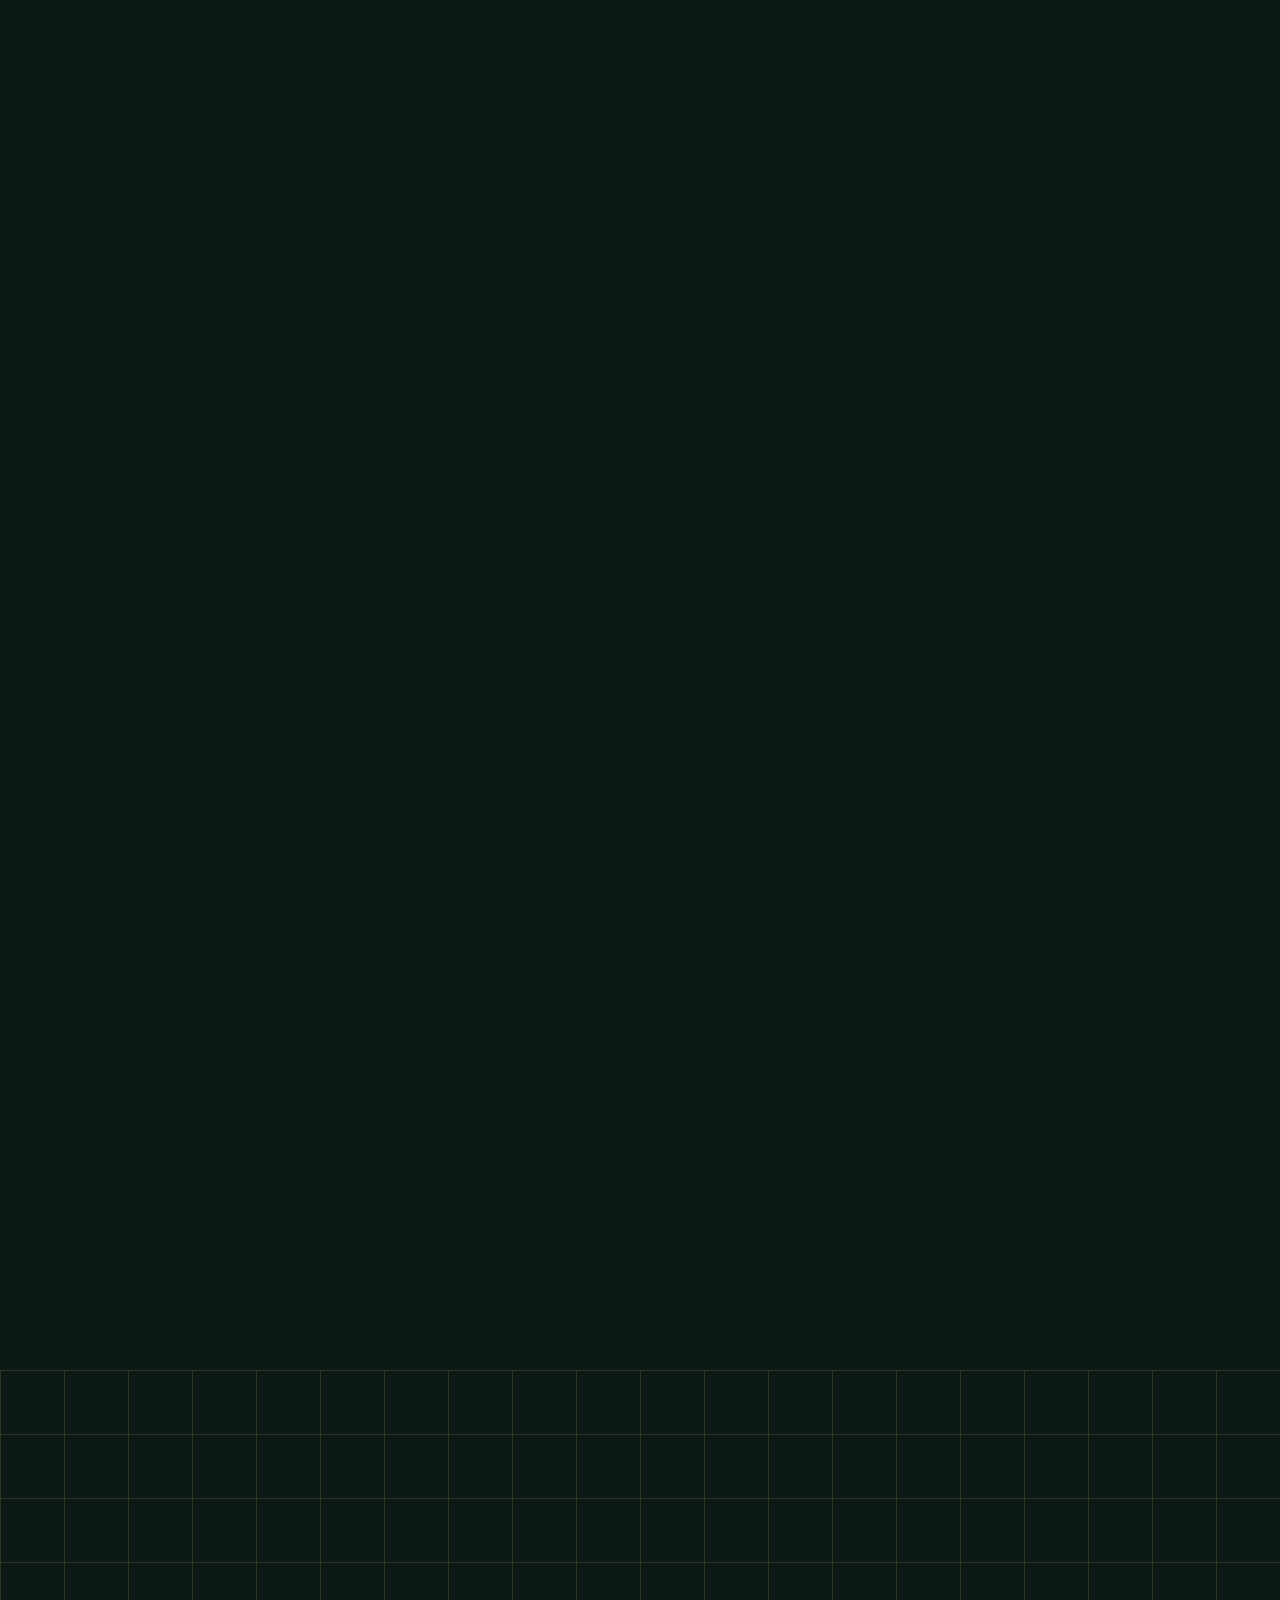
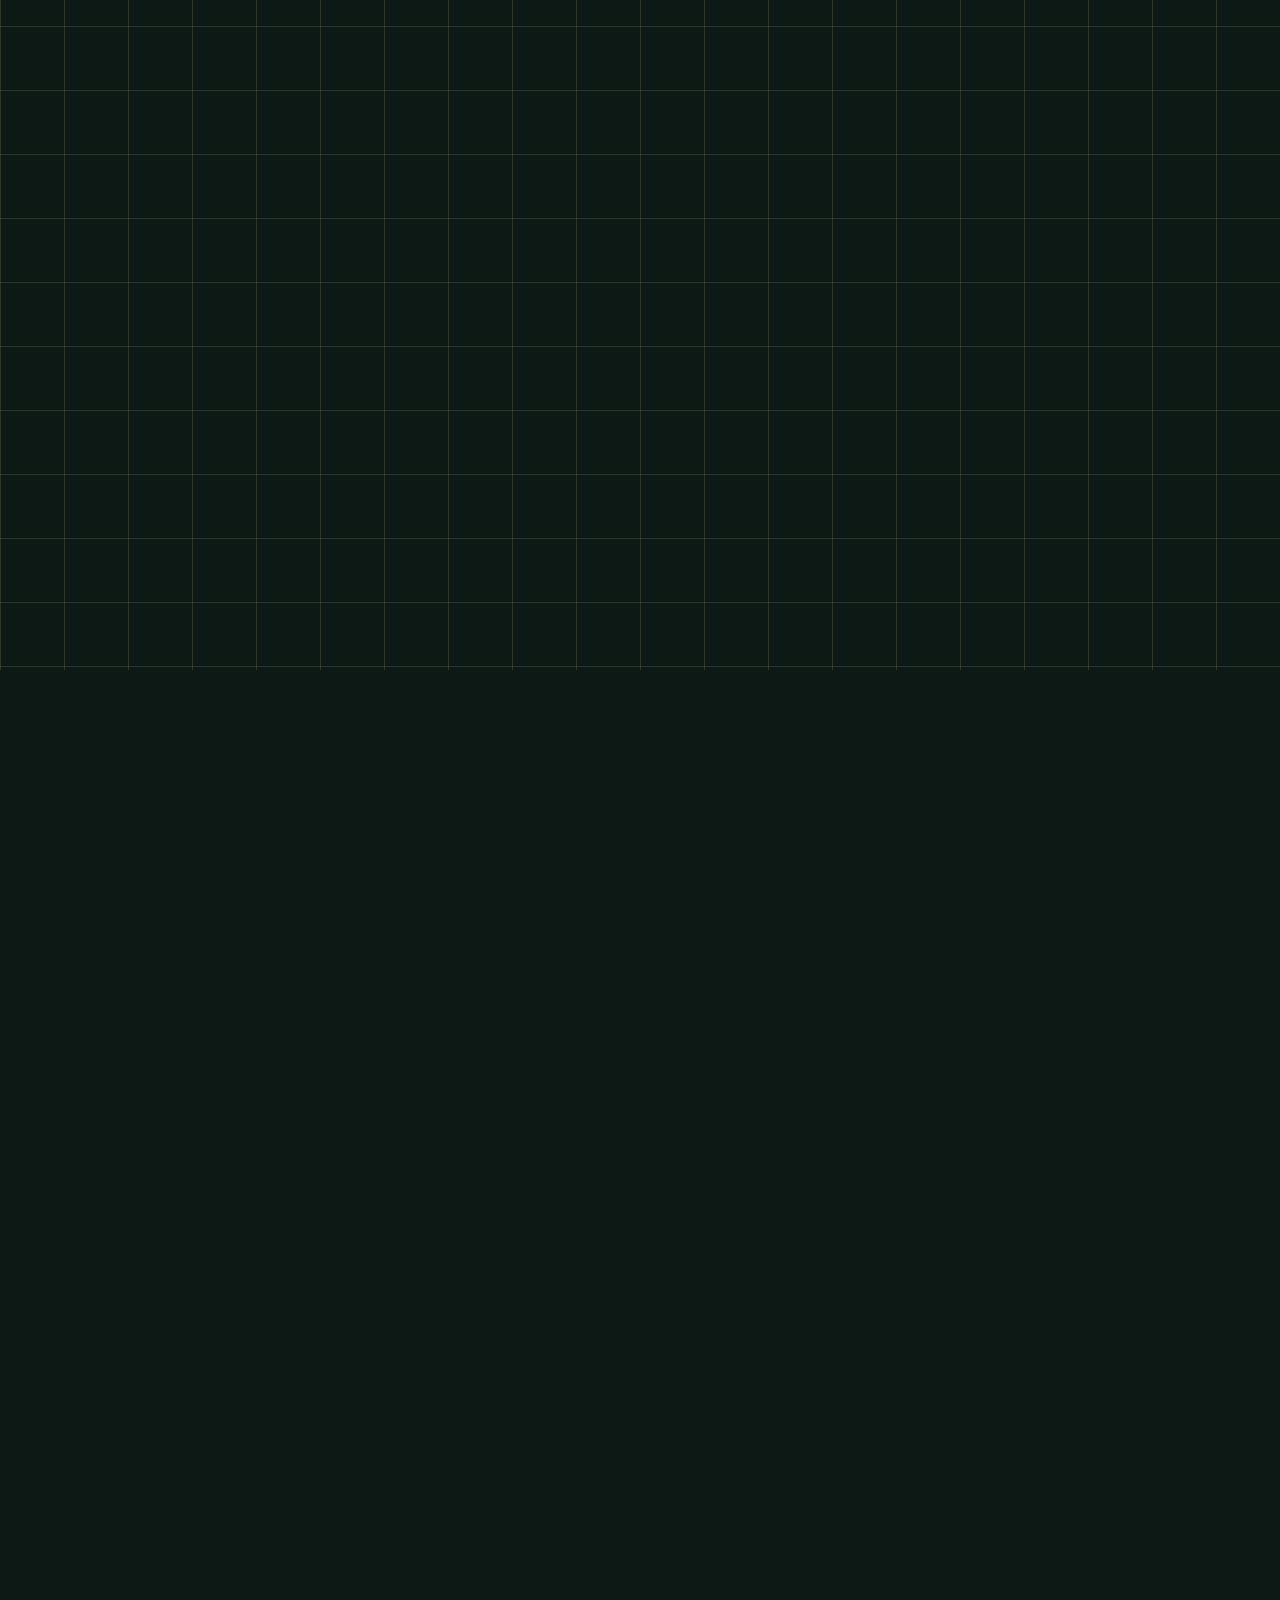
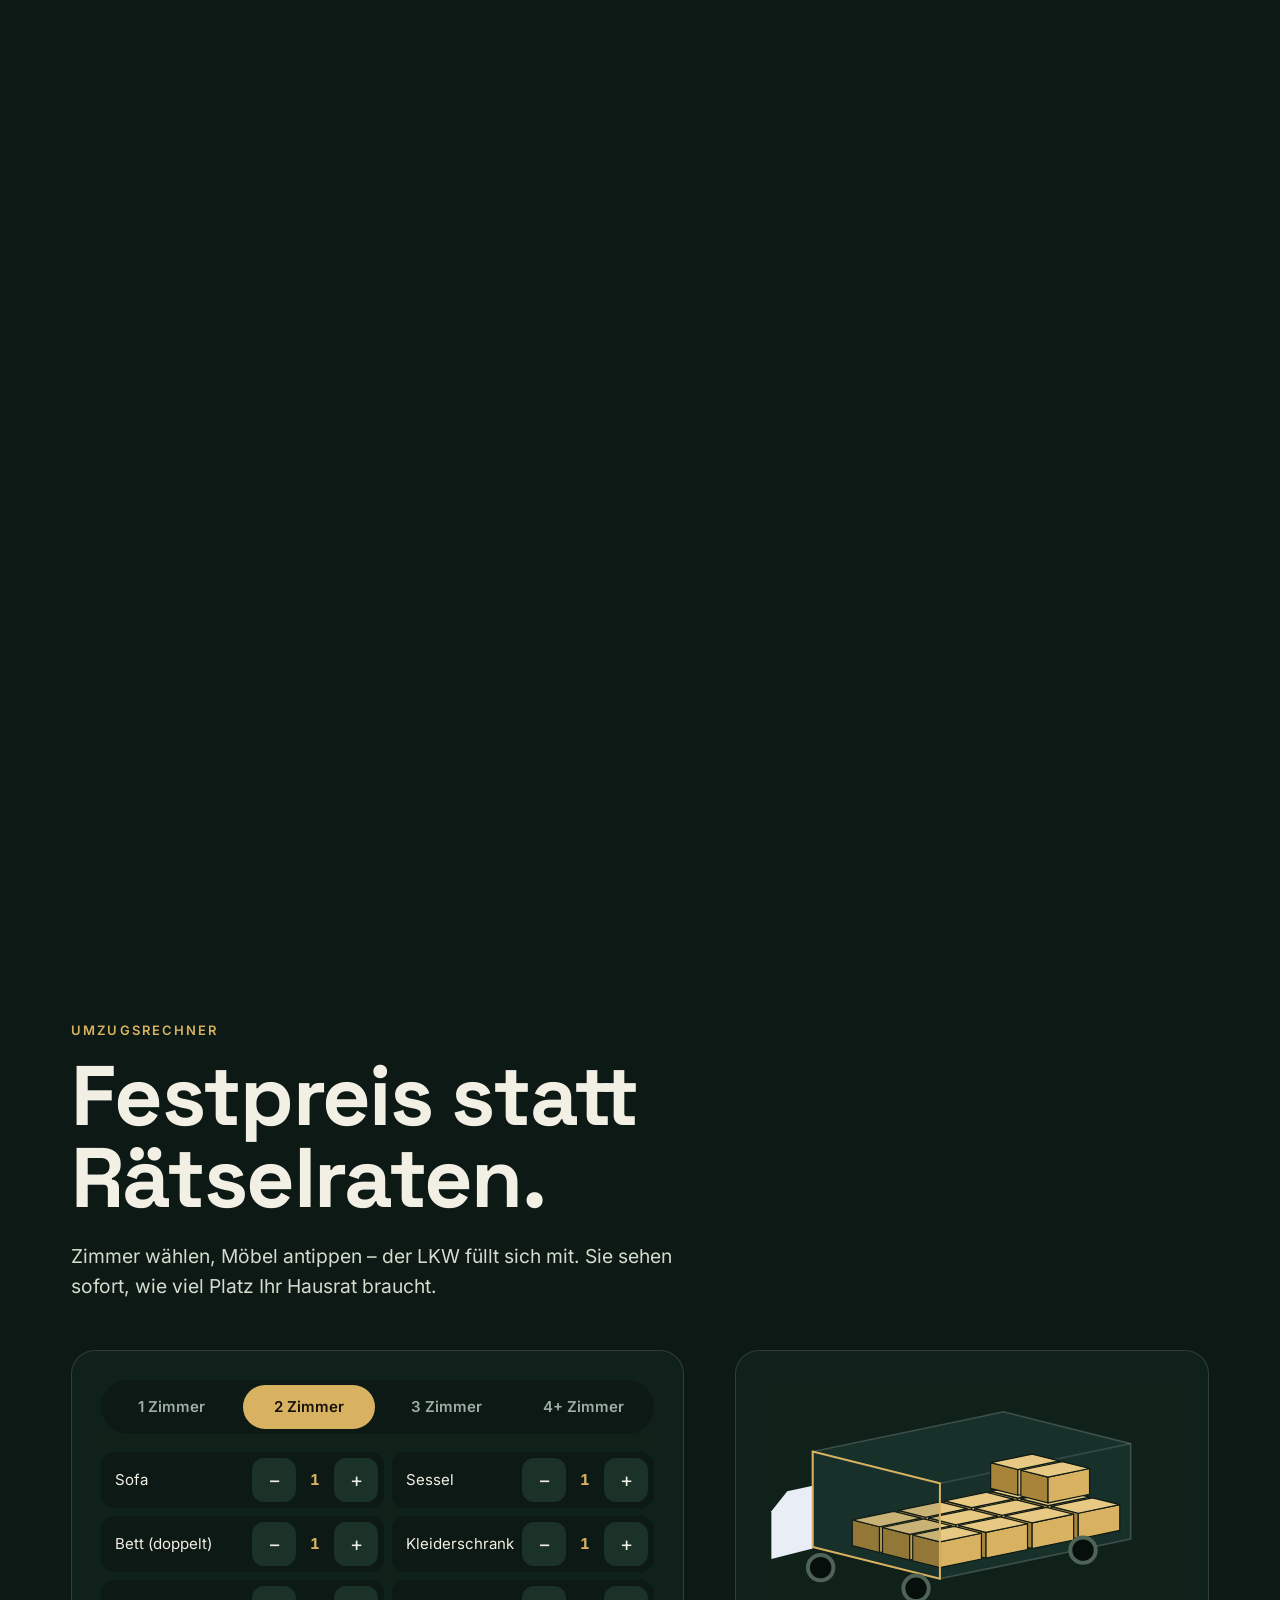
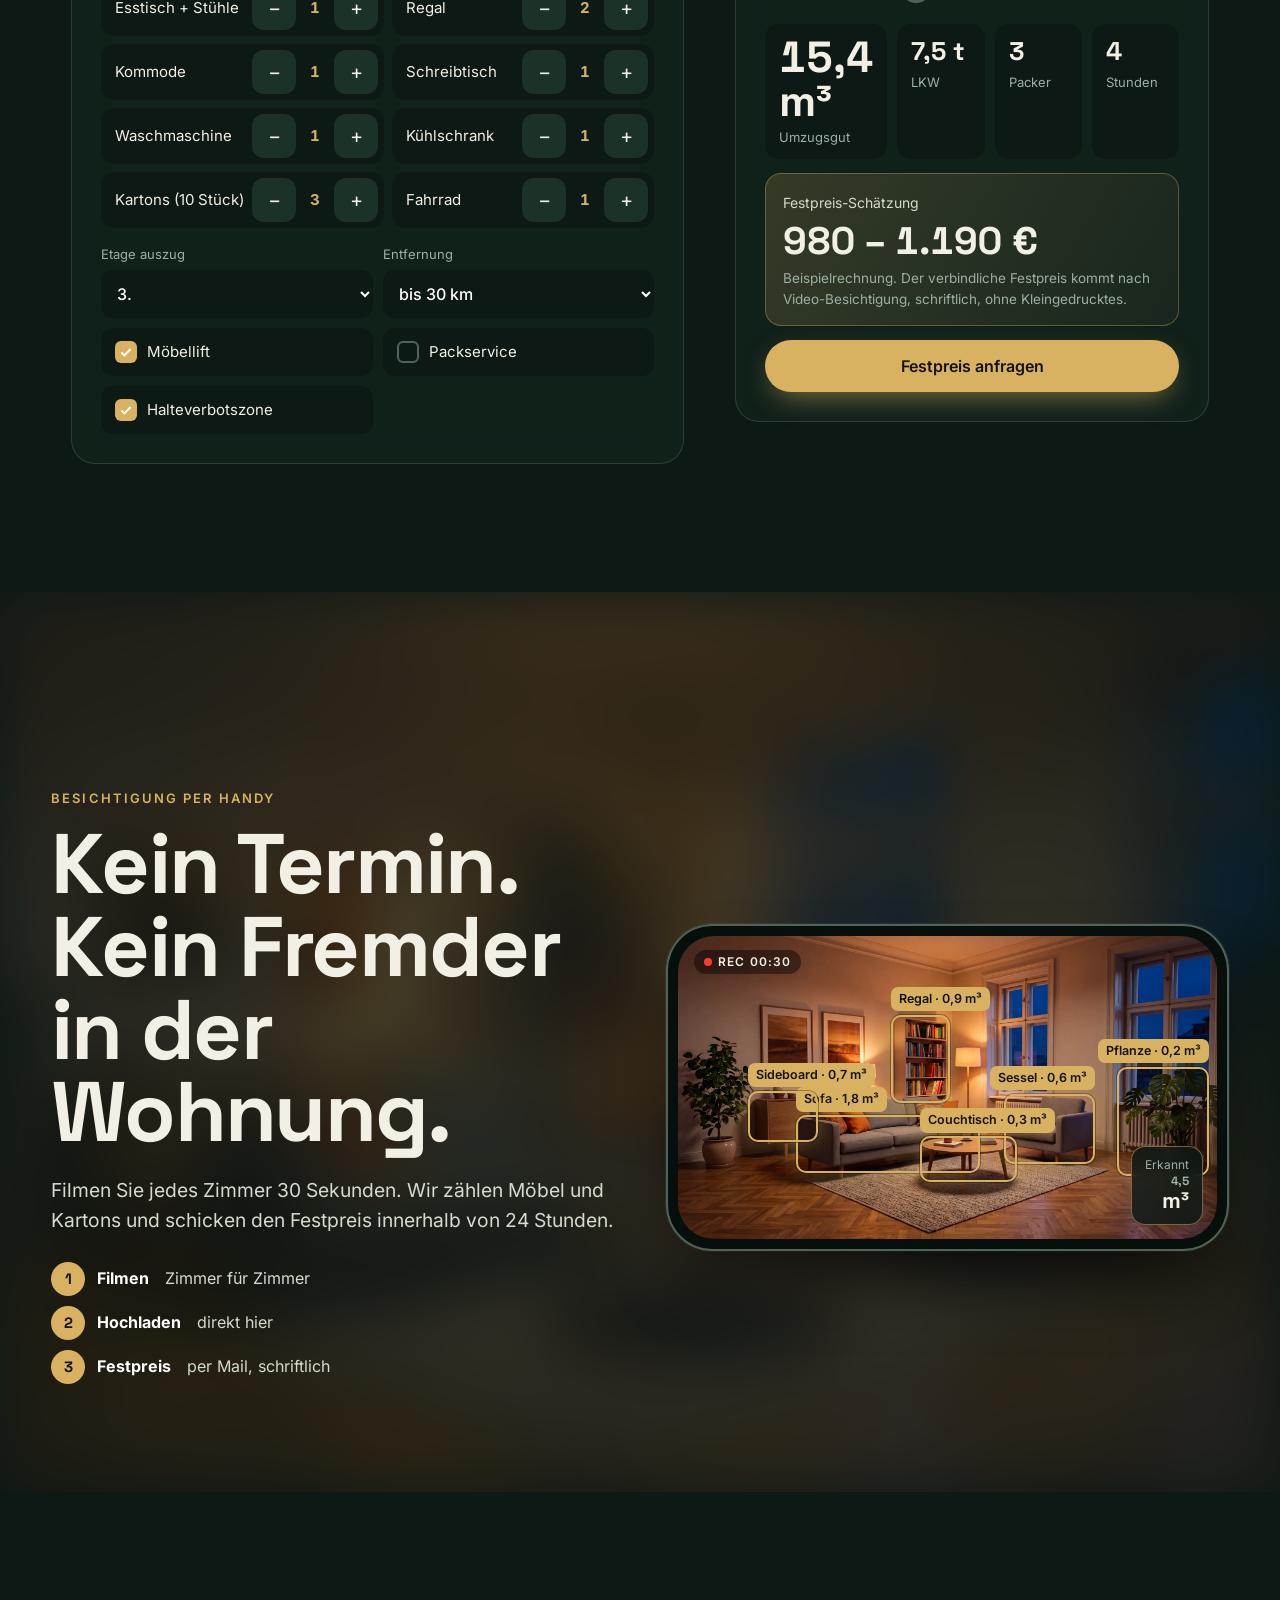
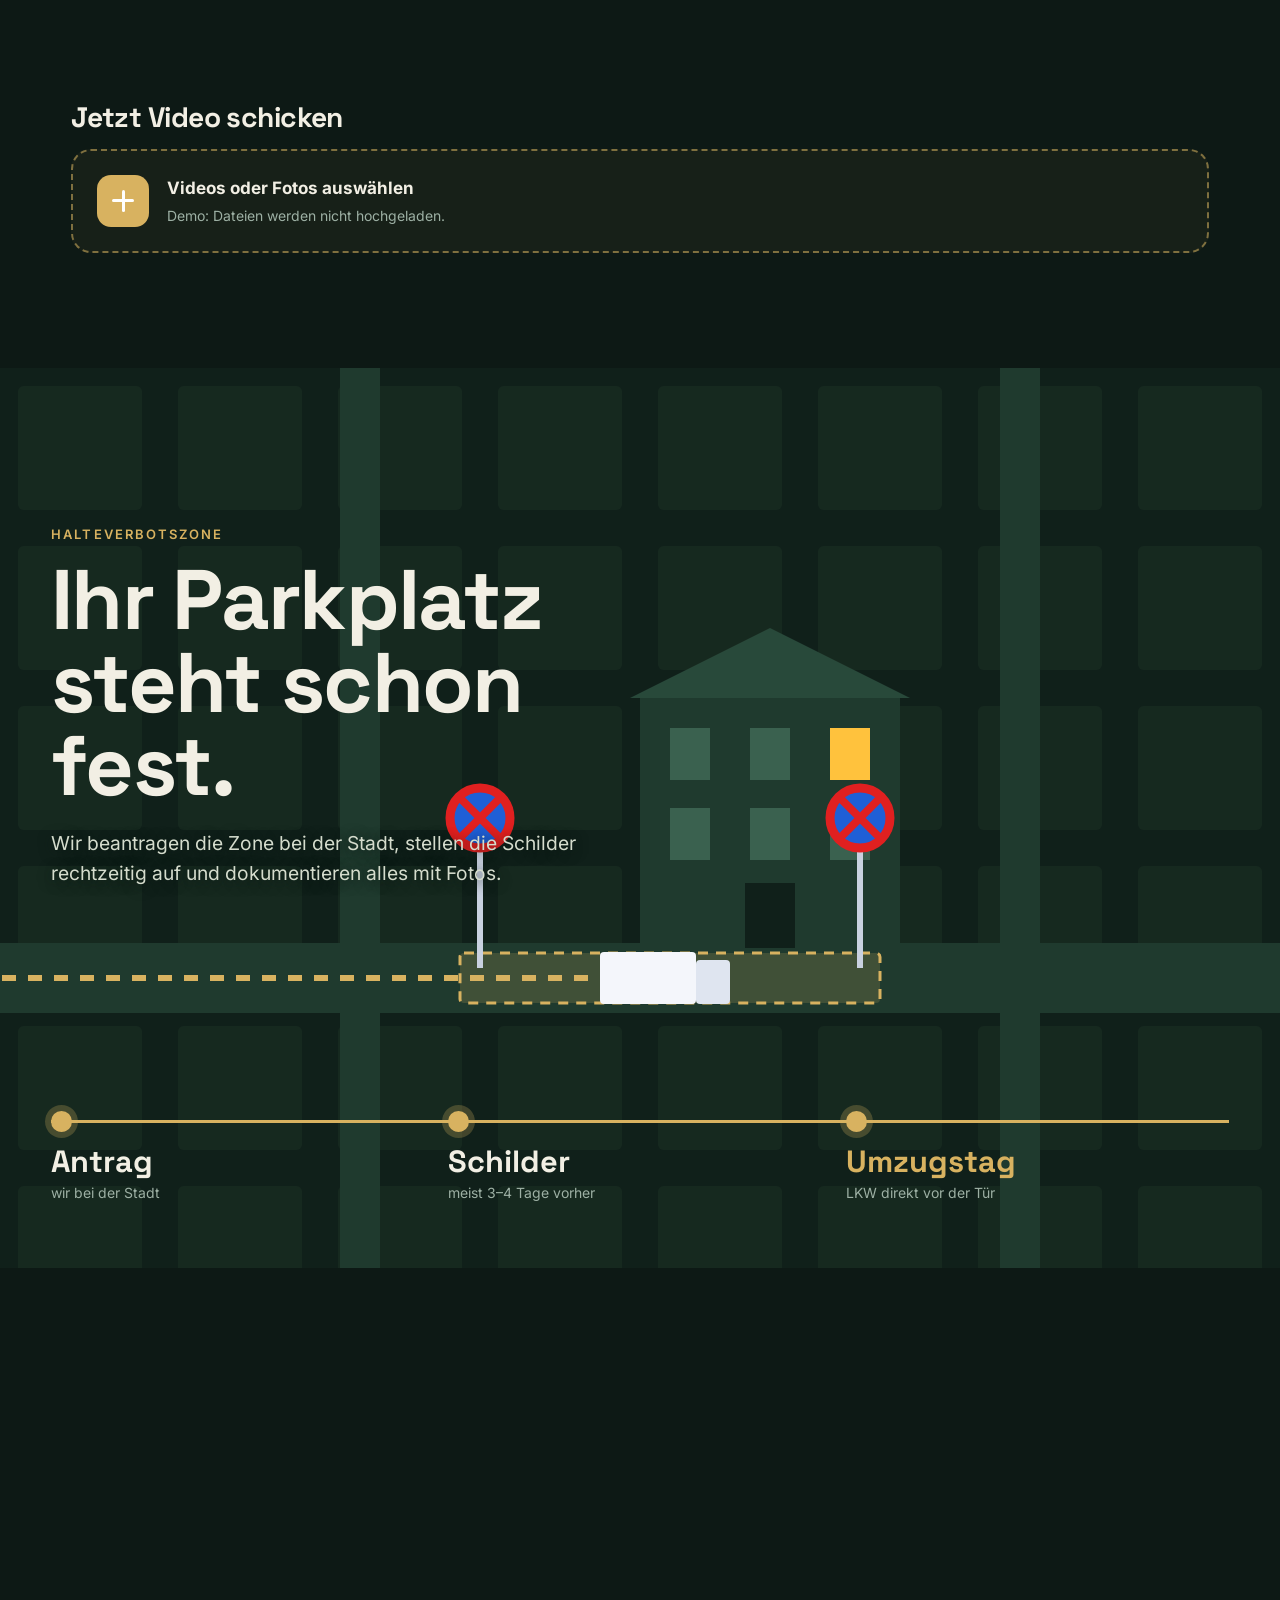
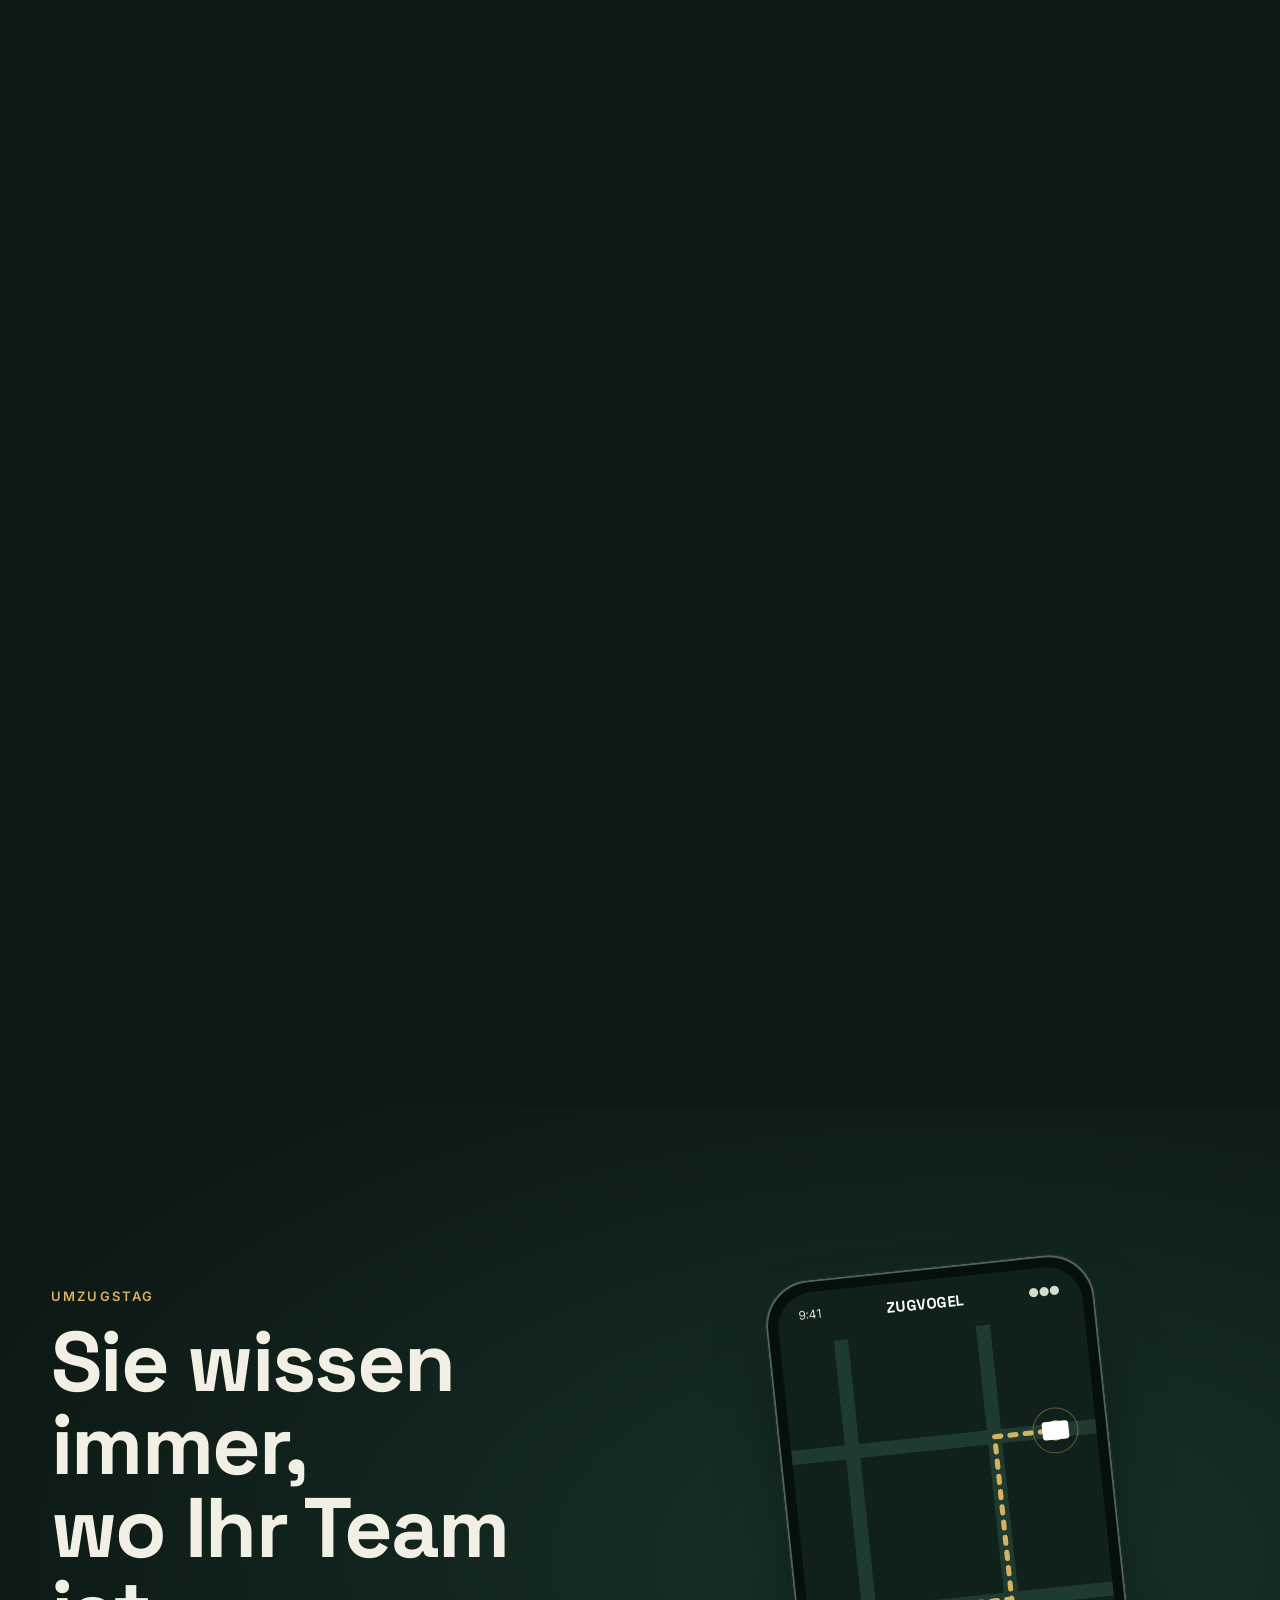
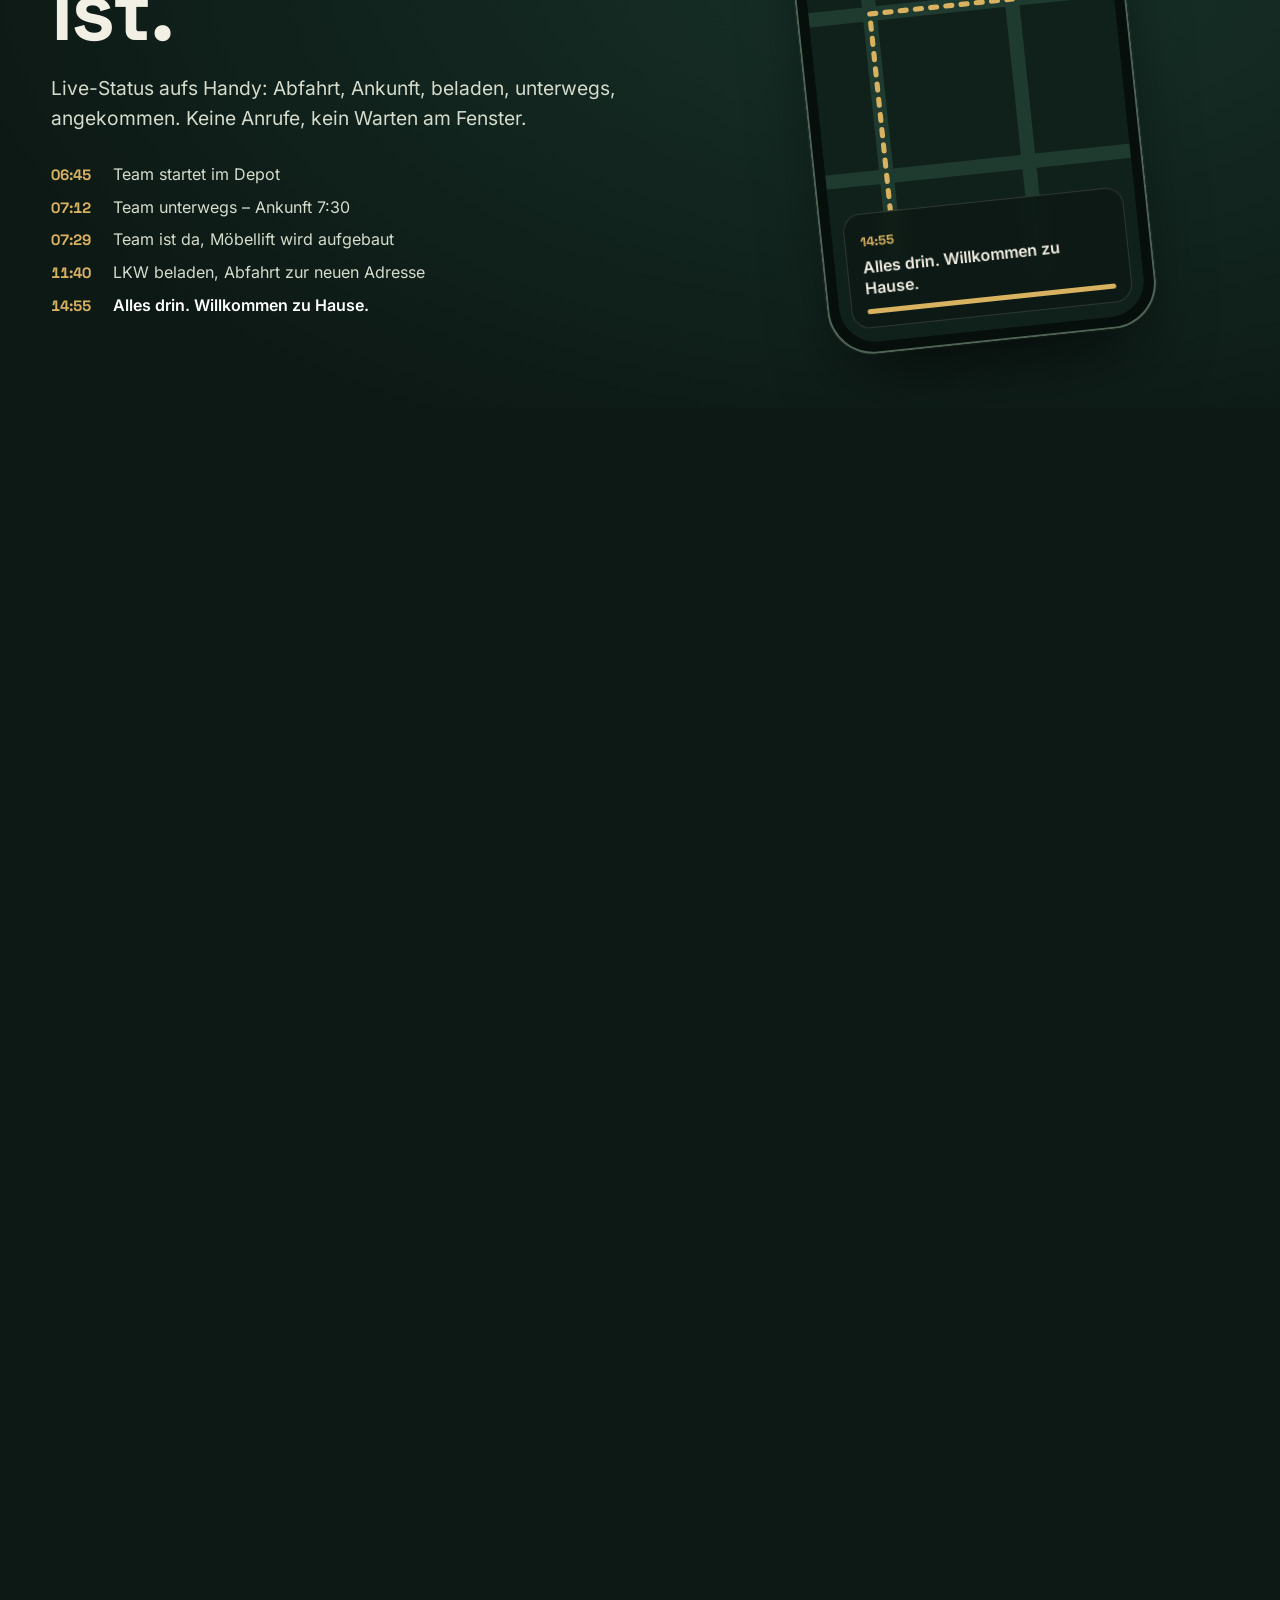
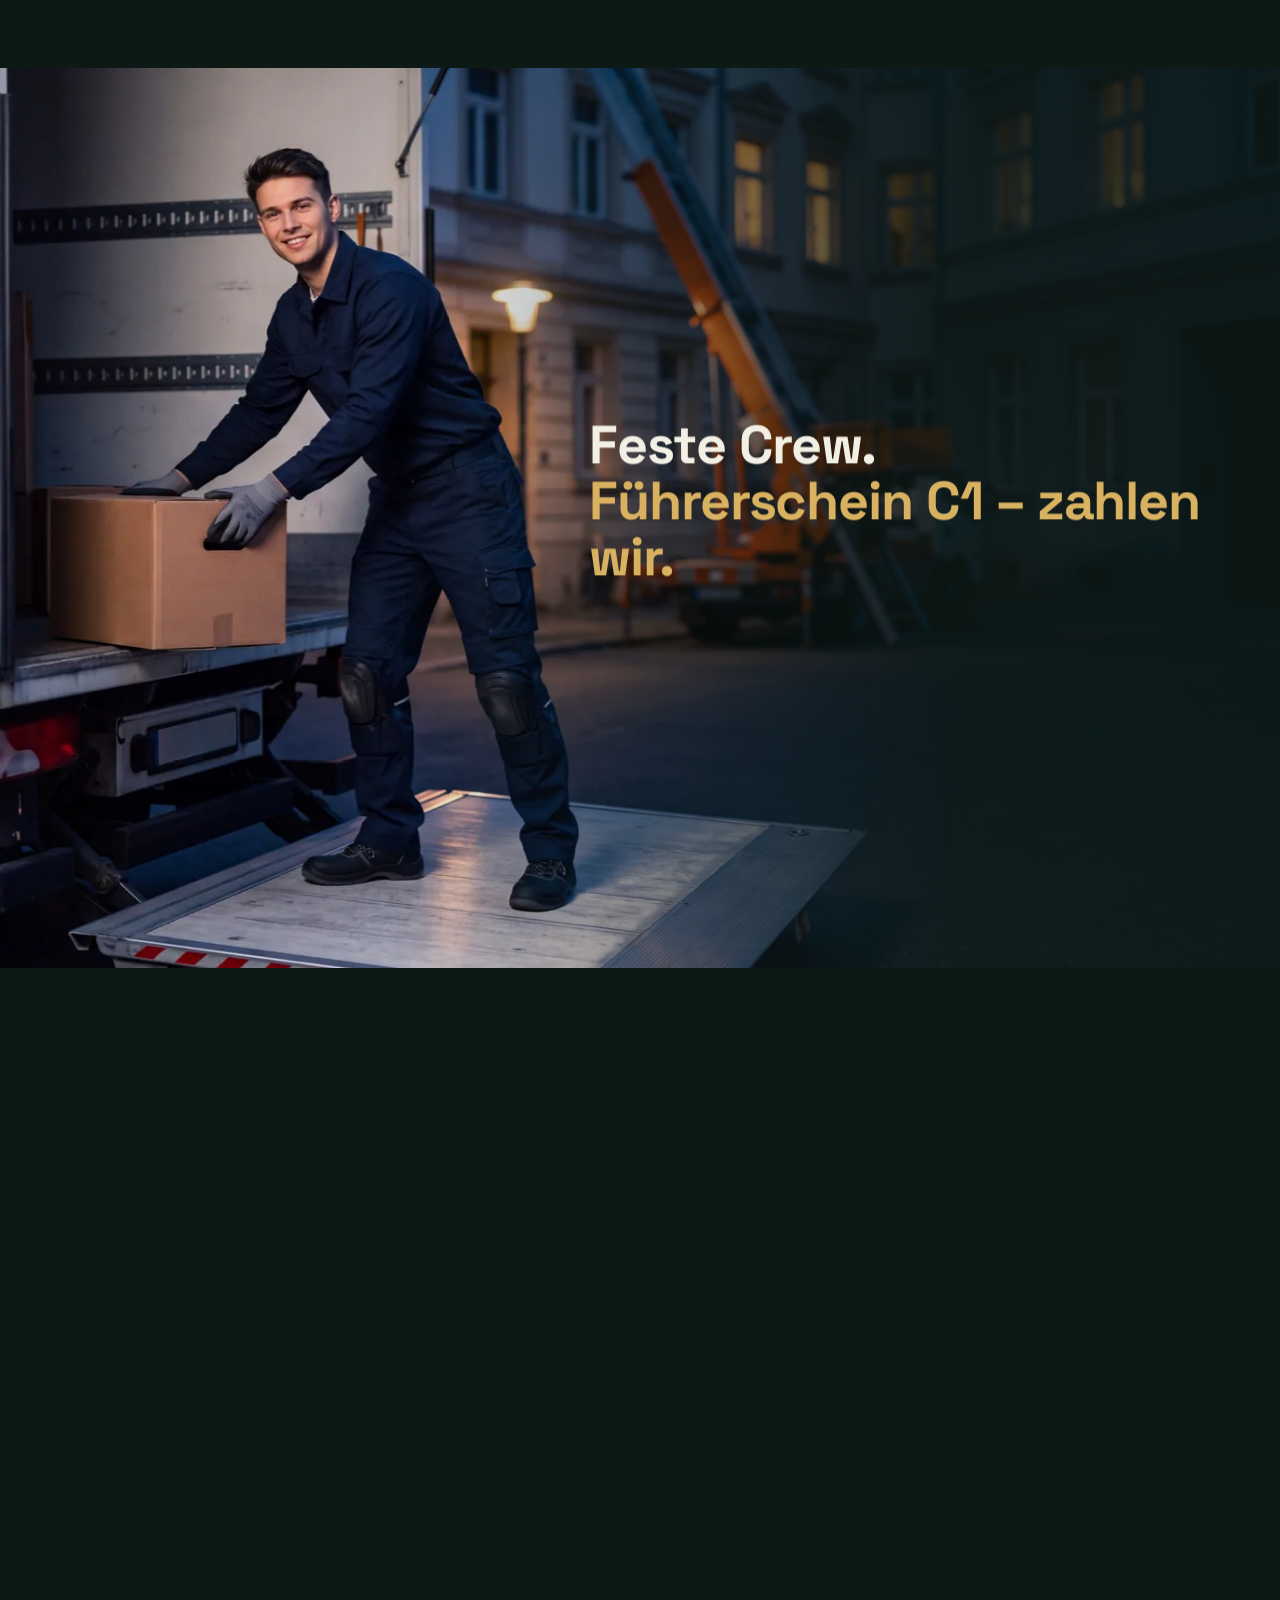
==== commit fb73a919: "Farbwelt Tanne & Messing als Standard Co-Authored-By: Claude Opus 5.5 <noreply@anthropic.com>" ====
--- a/index.html
+++ b/index.html
@@ -5,8 +5,8 @@
 <meta name="viewport" content="width=device-width,initial-scale=1,viewport-fit=cover">
 <title>ZUGVOGEL Umzüge – Festpreis in 2 Minuten</title>
 <meta name="description" content="Umzug mit Möbellift, Festpreis in 2 Minuten, Besichtigung per Handy, Halteverbotszone inklusive. Demo-Webseite für Umzugsfirmen.">
-<meta name="theme-color" content="#0a1226">
-<link rel="icon" href="data:image/svg+xml,%3Csvg xmlns='http://www.w3.org/2000/svg' viewBox='0 0 64 64'%3E%3Crect width='64' height='64' rx='14' fill='%230a1226'/%3E%3Cpath d='M10 24 L26 38 L32 32 L38 38 L54 24 L54 32 L38 46 L32 40 L26 46 L10 32Z' fill='%23ff6a13'/%3E%3C/svg%3E">
+<meta name="theme-color" content="#0d1915">
+<link rel="icon" href="data:image/svg+xml,%3Csvg xmlns='http://www.w3.org/2000/svg' viewBox='0 0 64 64'%3E%3Crect width='64' height='64' rx='14' fill='%230d1915'/%3E%3Cpath d='M10 24 L26 38 L32 32 L38 38 L54 24 L54 32 L38 46 L32 40 L26 46 L10 32Z' fill='%23d8b260'/%3E%3C/svg%3E">
 <script>try{var t=new URLSearchParams(location.search).get("farbe");if(t)sessionStorage.setItem("zv-farbe",t);else t=sessionStorage.getItem("zv-farbe");if(t)document.documentElement.setAttribute("data-theme",t)}catch(e){}</script>
 <link rel="preload" href="assets/fonts/grotesk.woff2" as="font" type="font/woff2" crossorigin>
 <link rel="stylesheet" href="assets/css/style.css?v=1">
--- a/assets/css/style.css
+++ b/assets/css/style.css
@@ -2,19 +2,17 @@
 @font-face{font-family:"Grotesk";src:url("../fonts/grotesk.woff2") format("woff2");font-weight:300 700;font-display:swap}
 
 :root{
-  --bg:#0a1226;--bg2:#0f1b36;--bg3:#16264a;--bg4:#0c1630;--deep:#05091a;--ink:#eef2f8;--ink2:#cfd7e6;--muted:#9aa7bf;--line2:#5d6a85;
-  --mid:#132449;--hov:#22386a;--glow:#132552;--m1:#0d1834;--m2:#132247;--m3:#1b2d5c;--m4:#22386f;--m5:#33508f;
-  --or:#ff6a13;--or2:#ff8a45;--or3:#c94f0b;--on-or:#fff;--gold:#ffc23d;--ok:#3ddc97;
-  --bg-rgb:10 18 38;--bg2-rgb:15 27 54;--bg3-rgb:19 36 73;--ink-rgb:238 242 248;--deep-rgb:3 6 16;--or-rgb:255 106 19;
-  --line:rgb(var(--ink-rgb) / .14);
+  --bg:#0d1915;--bg2:#13241e;--bg3:#1b3229;--bg4:#10201a;--deep:#060f0b;--ink:#f2efe4;--ink2:#d5dccd;--muted:#9db0a4;--line2:#4f6457;
+  --mid:#18302a;--hov:#22443a;--glow:#173229;--m1:#10201a;--m2:#16291f;--m3:#1f3a2e;--m4:#28493a;--m5:#3a614f;
+  --or:#d8b260;--or2:#e7c983;--or3:#a8843a;--on-or:#14110a;--bg-rgb:13 25 21;--bg2-rgb:19 36 30;--bg3-rgb:27 50 41;--ink-rgb:242 239 228;--deep-rgb:6 15 11;--or-rgb:216 178 96;
+  --gold:#ffc23d;--ok:#3ddc97;
+    --line:rgb(var(--ink-rgb) / .14);
   --f:"Inter",system-ui,-apple-system,Segoe UI,Roboto,sans-serif;--g:"Grotesk","Inter",system-ui,sans-serif;
   --pad:clamp(16px,4vw,56px);--top:72px;--demo:34px;
   color-scheme:dark;
 }
-/* Farbwelt Tanne & Messing */
-:root[data-theme=tanne]{--bg:#0d1915;--bg2:#13241e;--bg3:#1b3229;--bg4:#10201a;--deep:#060f0b;--ink:#f2efe4;--ink2:#d5dccd;--muted:#9db0a4;--line2:#4f6457;
-  --mid:#18302a;--hov:#22443a;--glow:#173229;--m1:#10201a;--m2:#16291f;--m3:#1f3a2e;--m4:#28493a;--m5:#3a614f;
-  --or:#d8b260;--or2:#e7c983;--or3:#a8843a;--on-or:#14110a;--bg-rgb:13 25 21;--bg2-rgb:19 36 30;--bg3-rgb:27 50 41;--ink-rgb:242 239 228;--deep-rgb:6 15 11;--or-rgb:216 178 96}
+/* Standard = Tanne & Messing (Eugen 23.11.2026). Alte Farbwelt Blau/Orange nur noch per ?farbe=blau */
+:root[data-theme=blau]{--bg:#0a1226;--bg2:#0f1b36;--bg3:#16264a;--bg4:#0c1630;--deep:#05091a;--ink:#eef2f8;--ink2:#cfd7e6;--muted:#9aa7bf;--line2:#5d6a85;--mid:#132449;--hov:#22386a;--glow:#132552;--m1:#0d1834;--m2:#132247;--m3:#1b2d5c;--m4:#22386f;--m5:#33508f;--or:#ff6a13;--or2:#ff8a45;--or3:#c94f0b;--on-or:#fff;--bg-rgb:10 18 38;--bg2-rgb:15 27 54;--bg3-rgb:19 36 73;--ink-rgb:238 242 248;--deep-rgb:3 6 16;--or-rgb:255 106 19}
 /* Farbwelt Graphit & Neongelb */
 :root[data-theme=graphit]{--bg:#111213;--bg2:#1a1b1d;--bg3:#25272a;--bg4:#151617;--deep:#08090a;--ink:#f4f4f1;--ink2:#d3d4d0;--muted:#9c9e9f;--line2:#55585c;
   --mid:#202224;--hov:#2e3134;--glow:#1d1f21;--m1:#151617;--m2:#1c1e20;--m3:#26292c;--m4:#2f3336;--m5:#43484c;
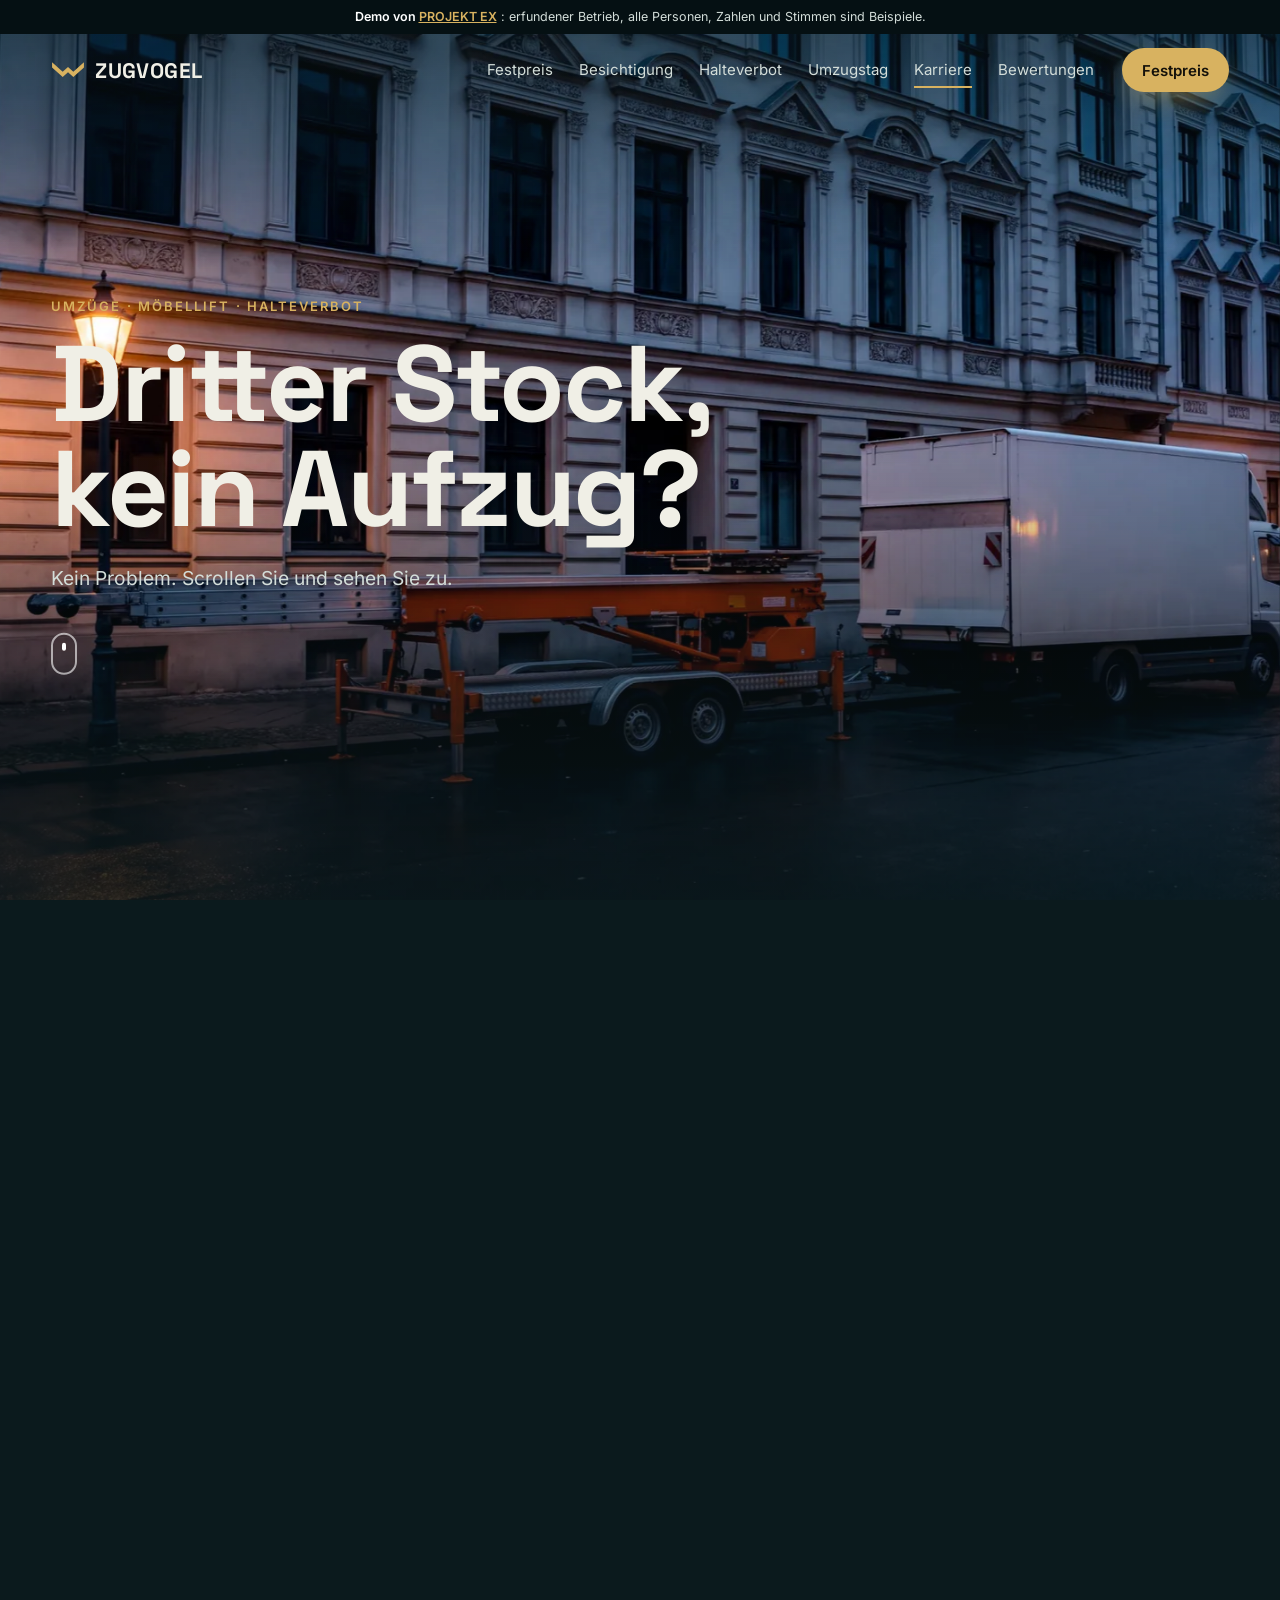
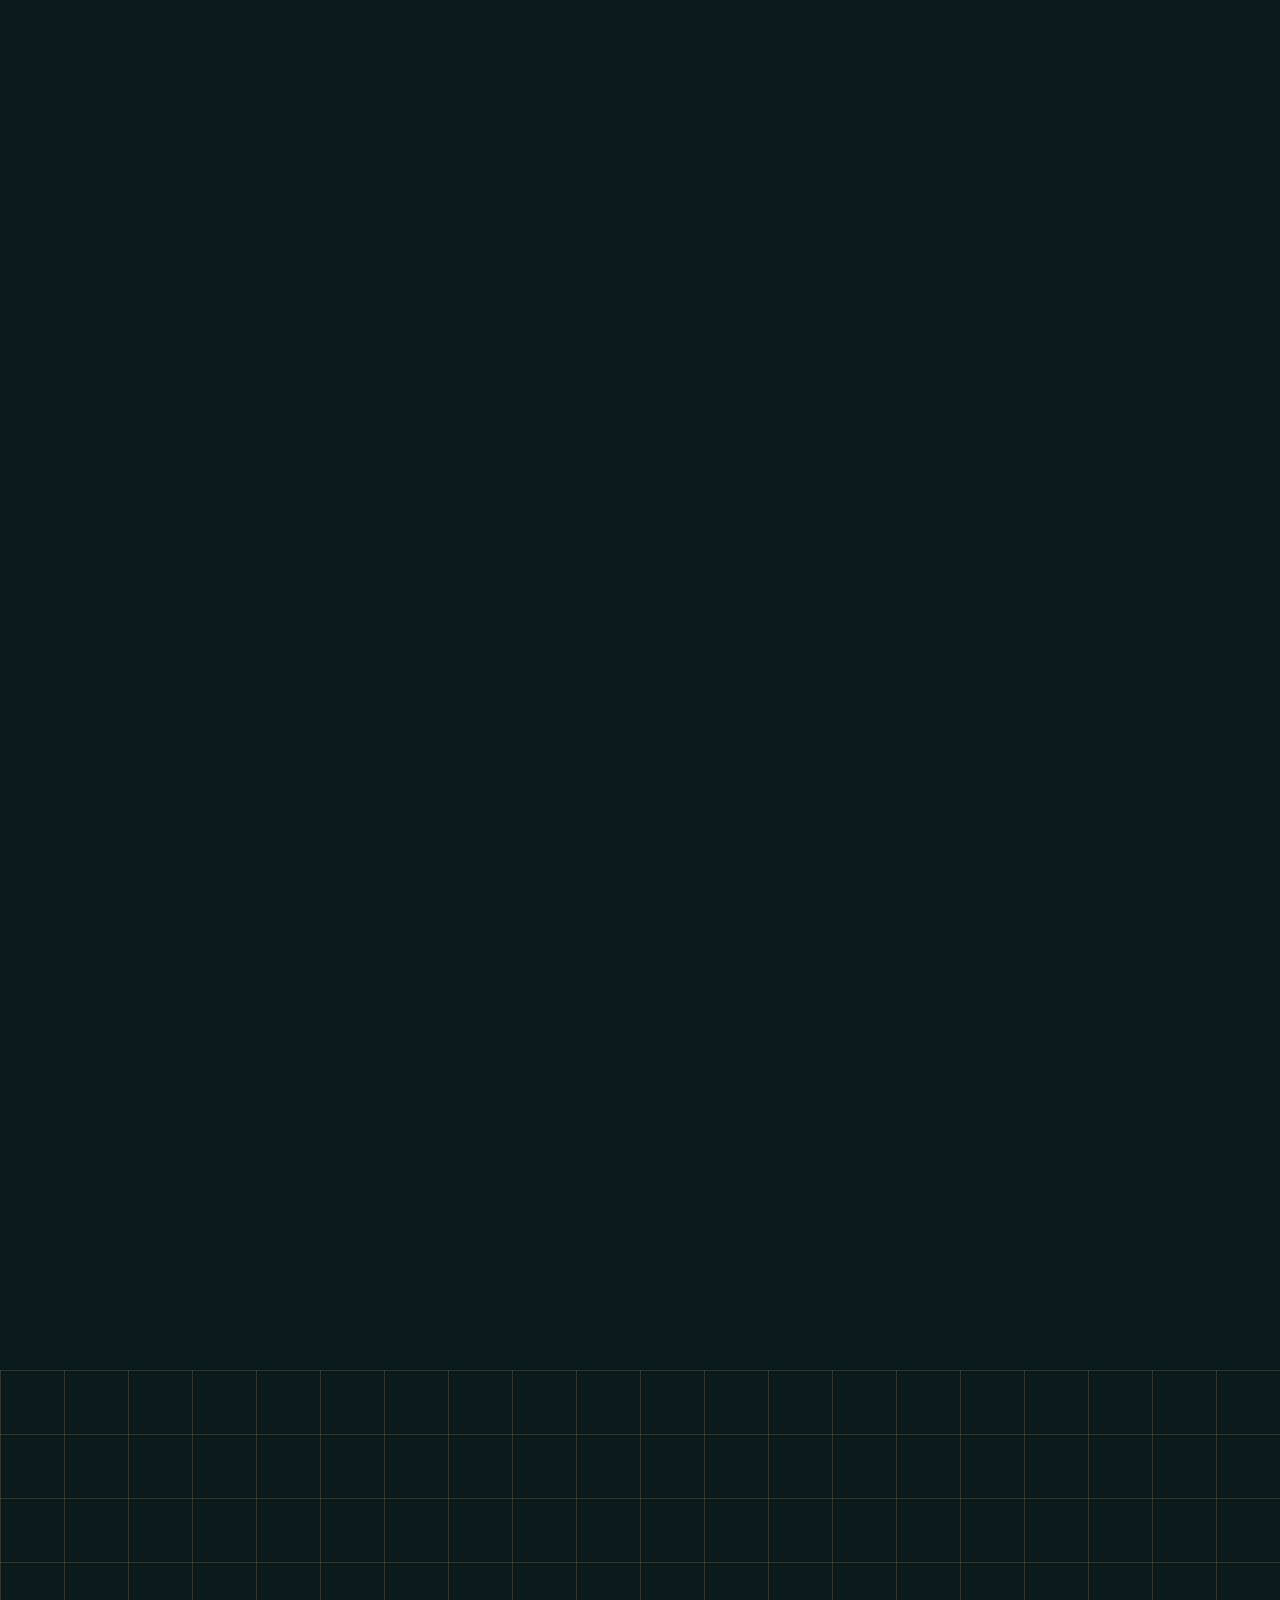
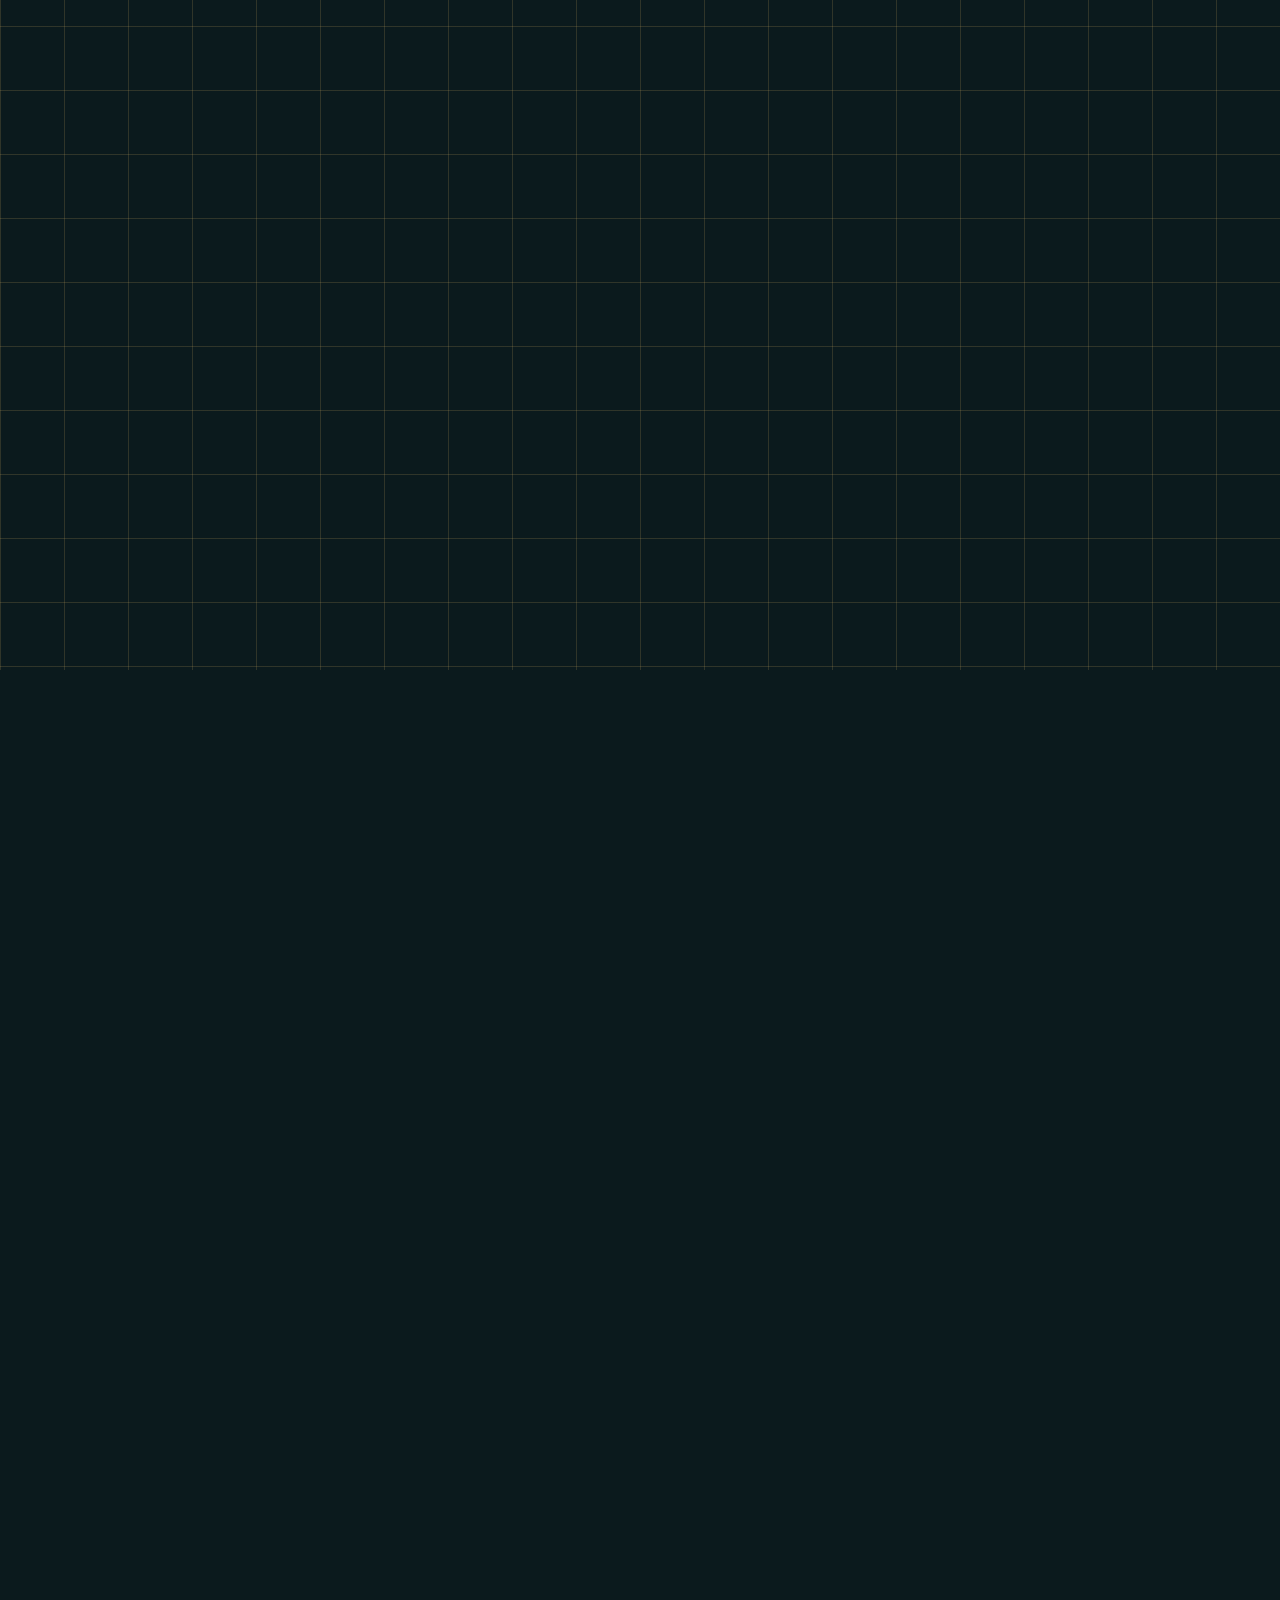
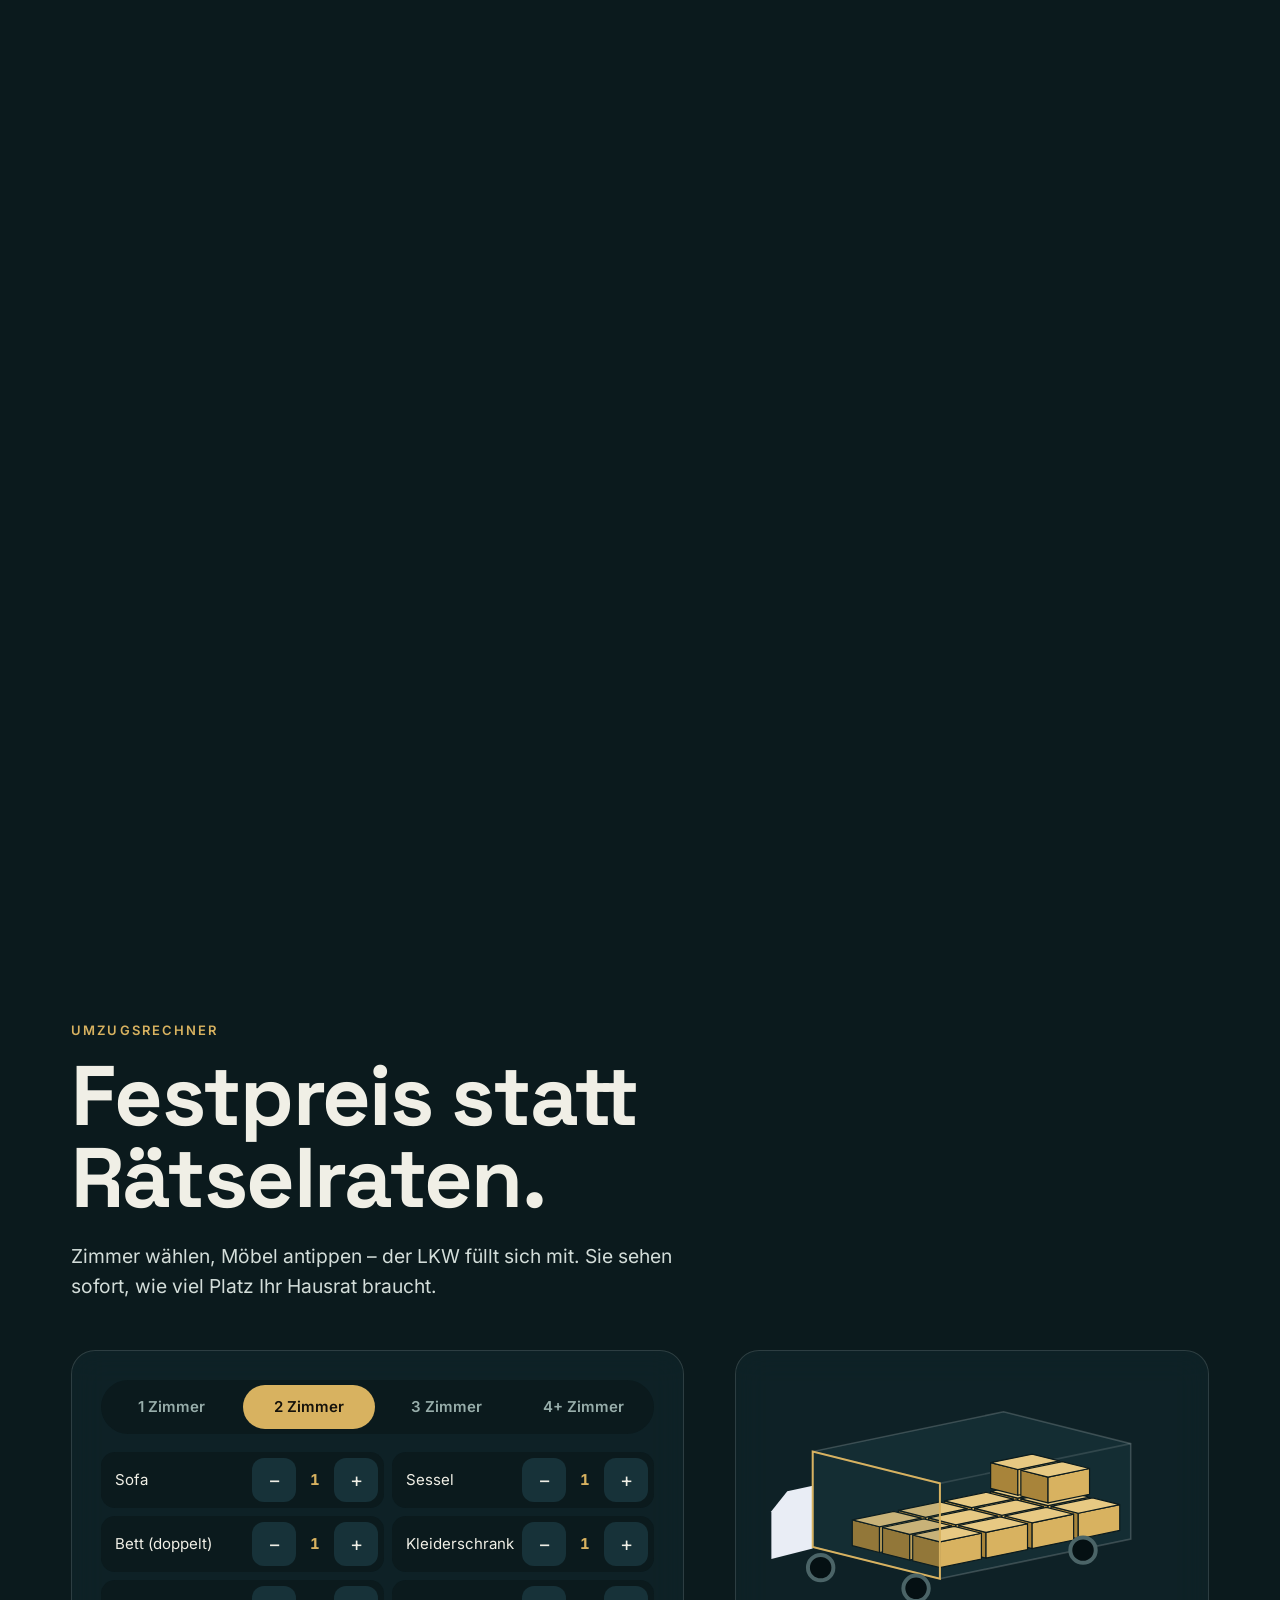
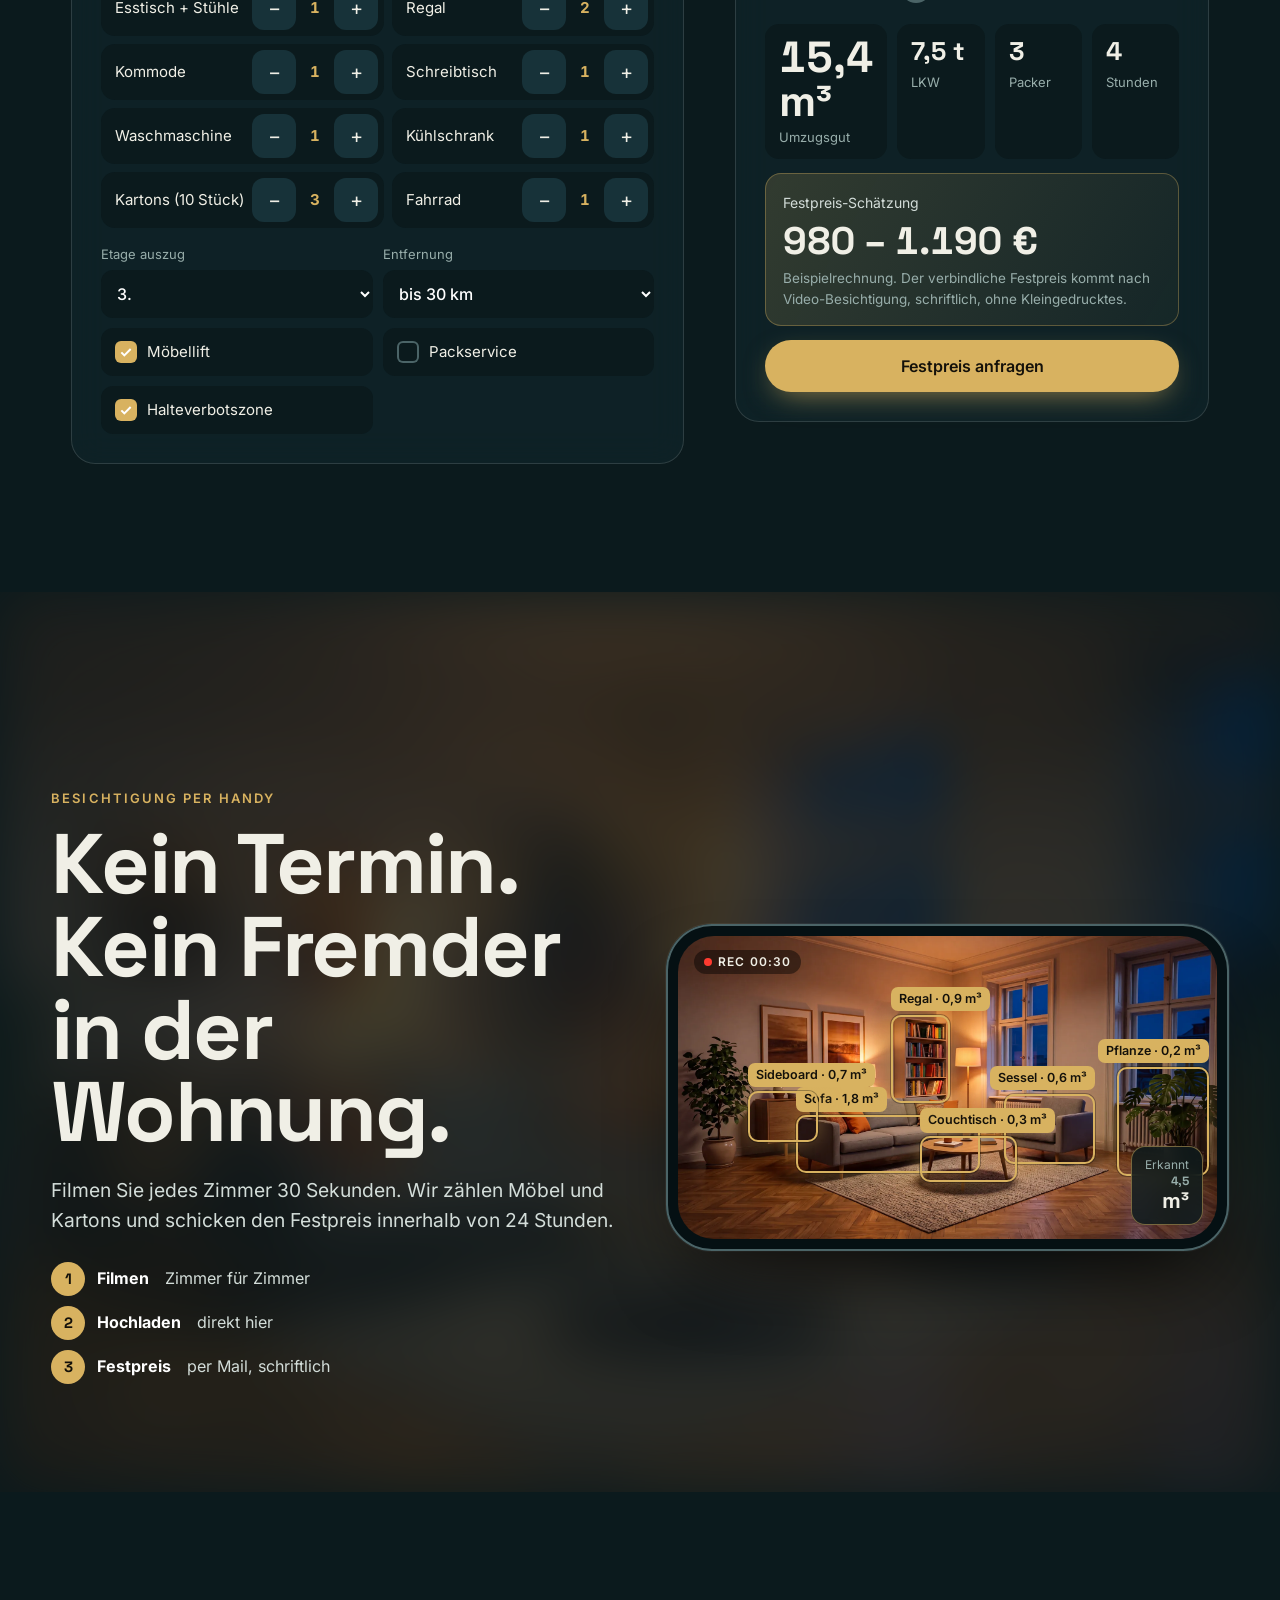
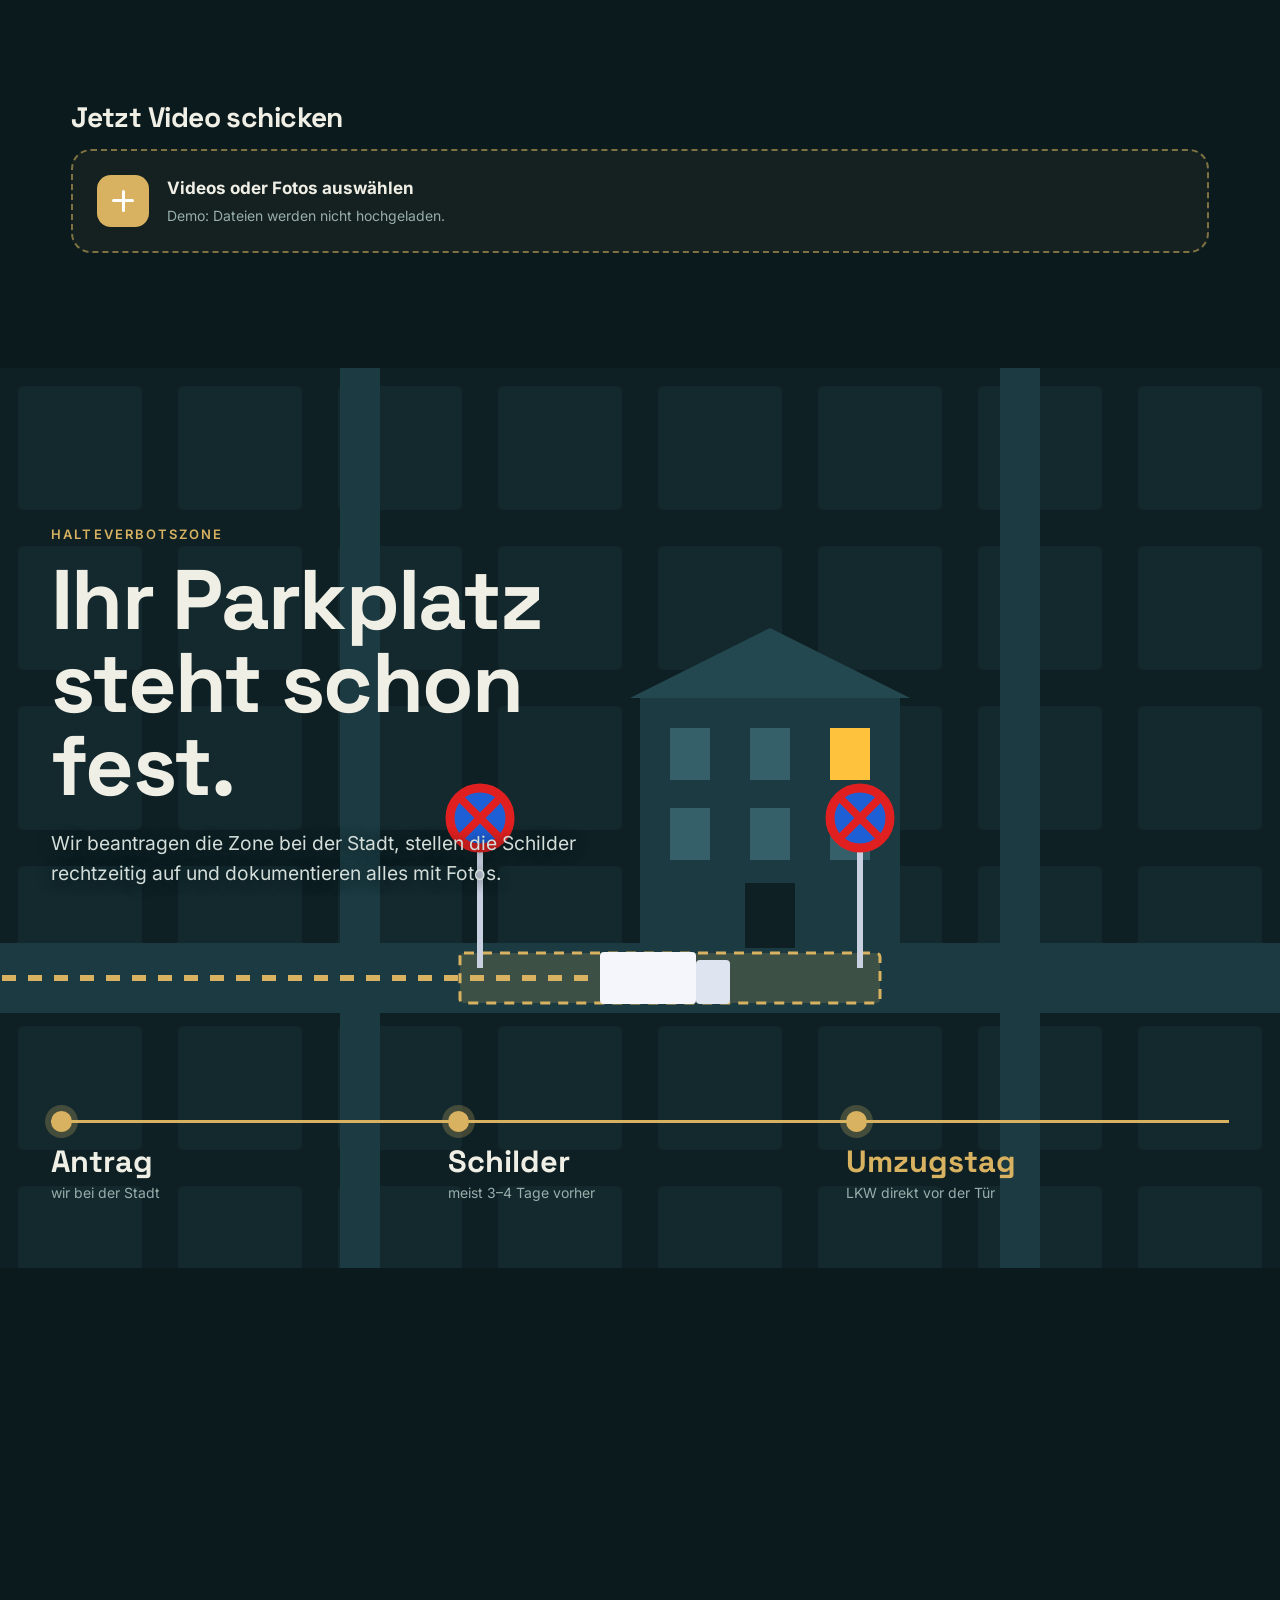
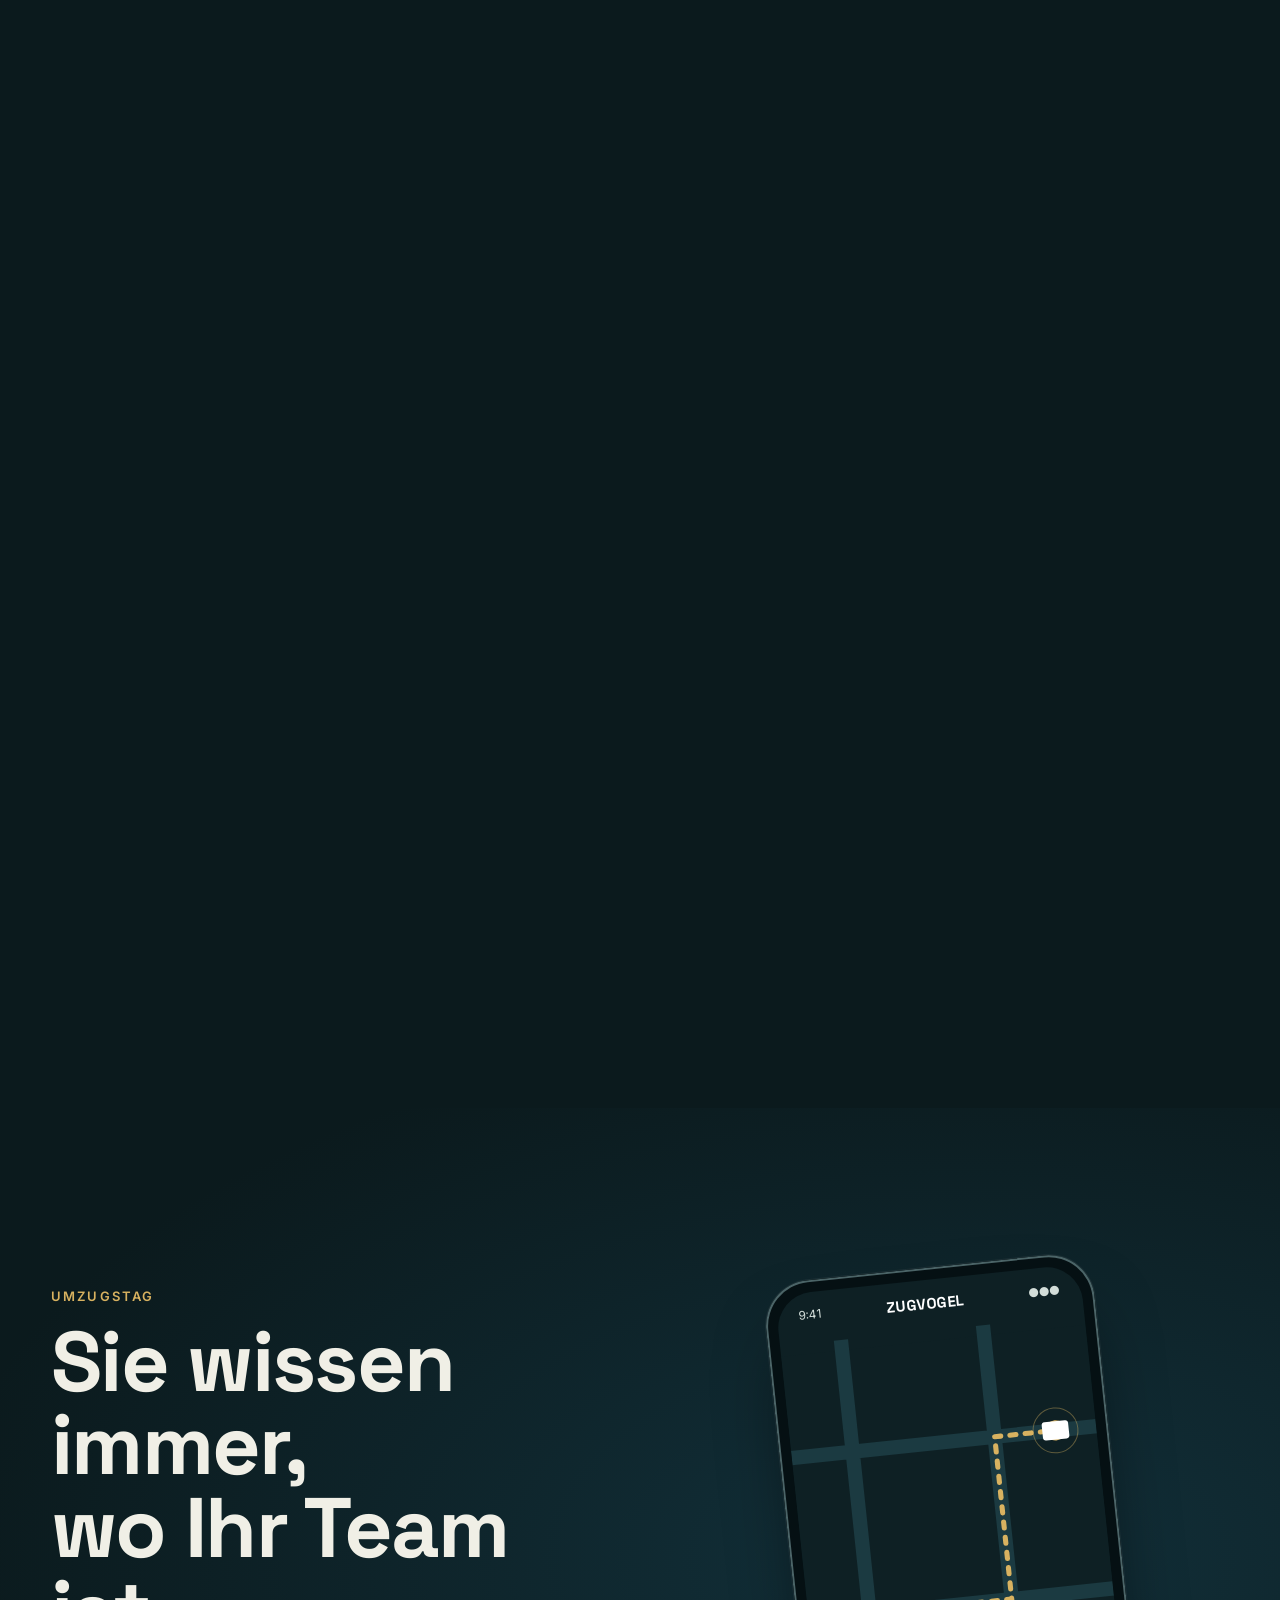
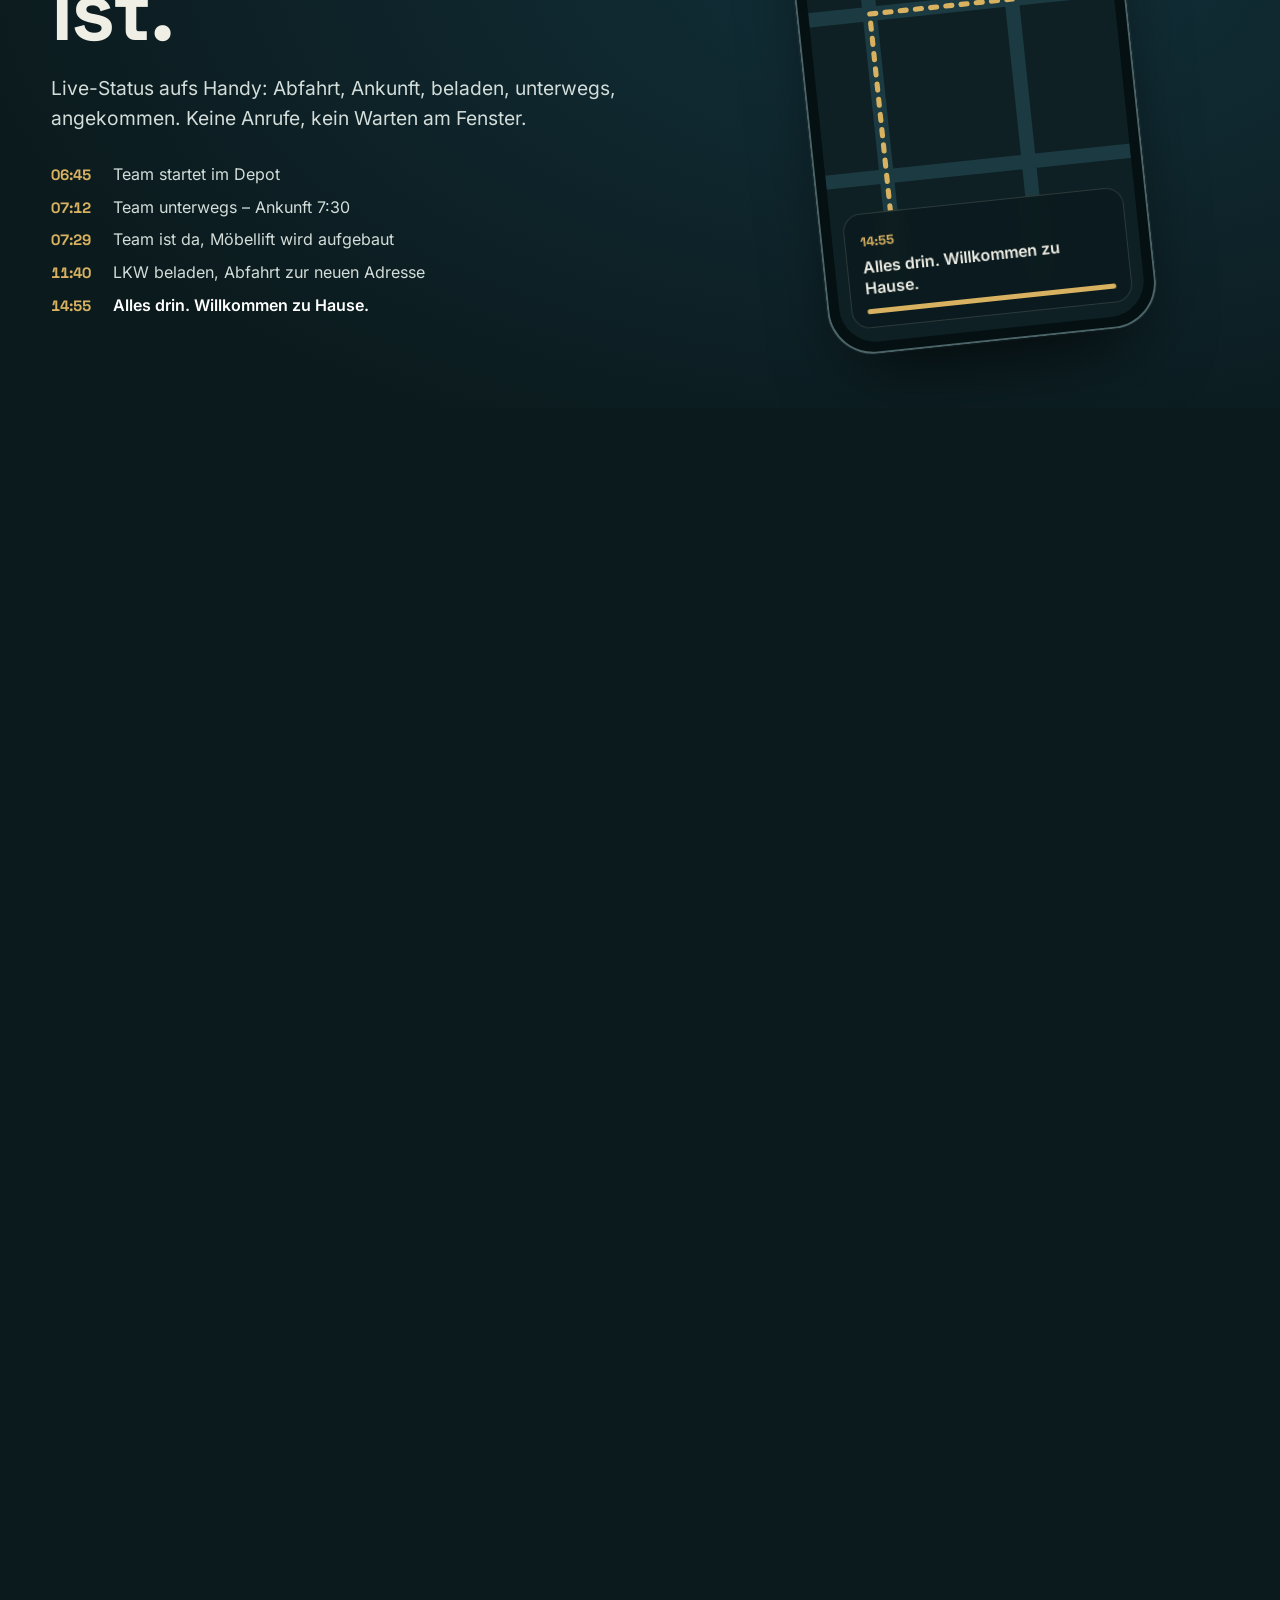
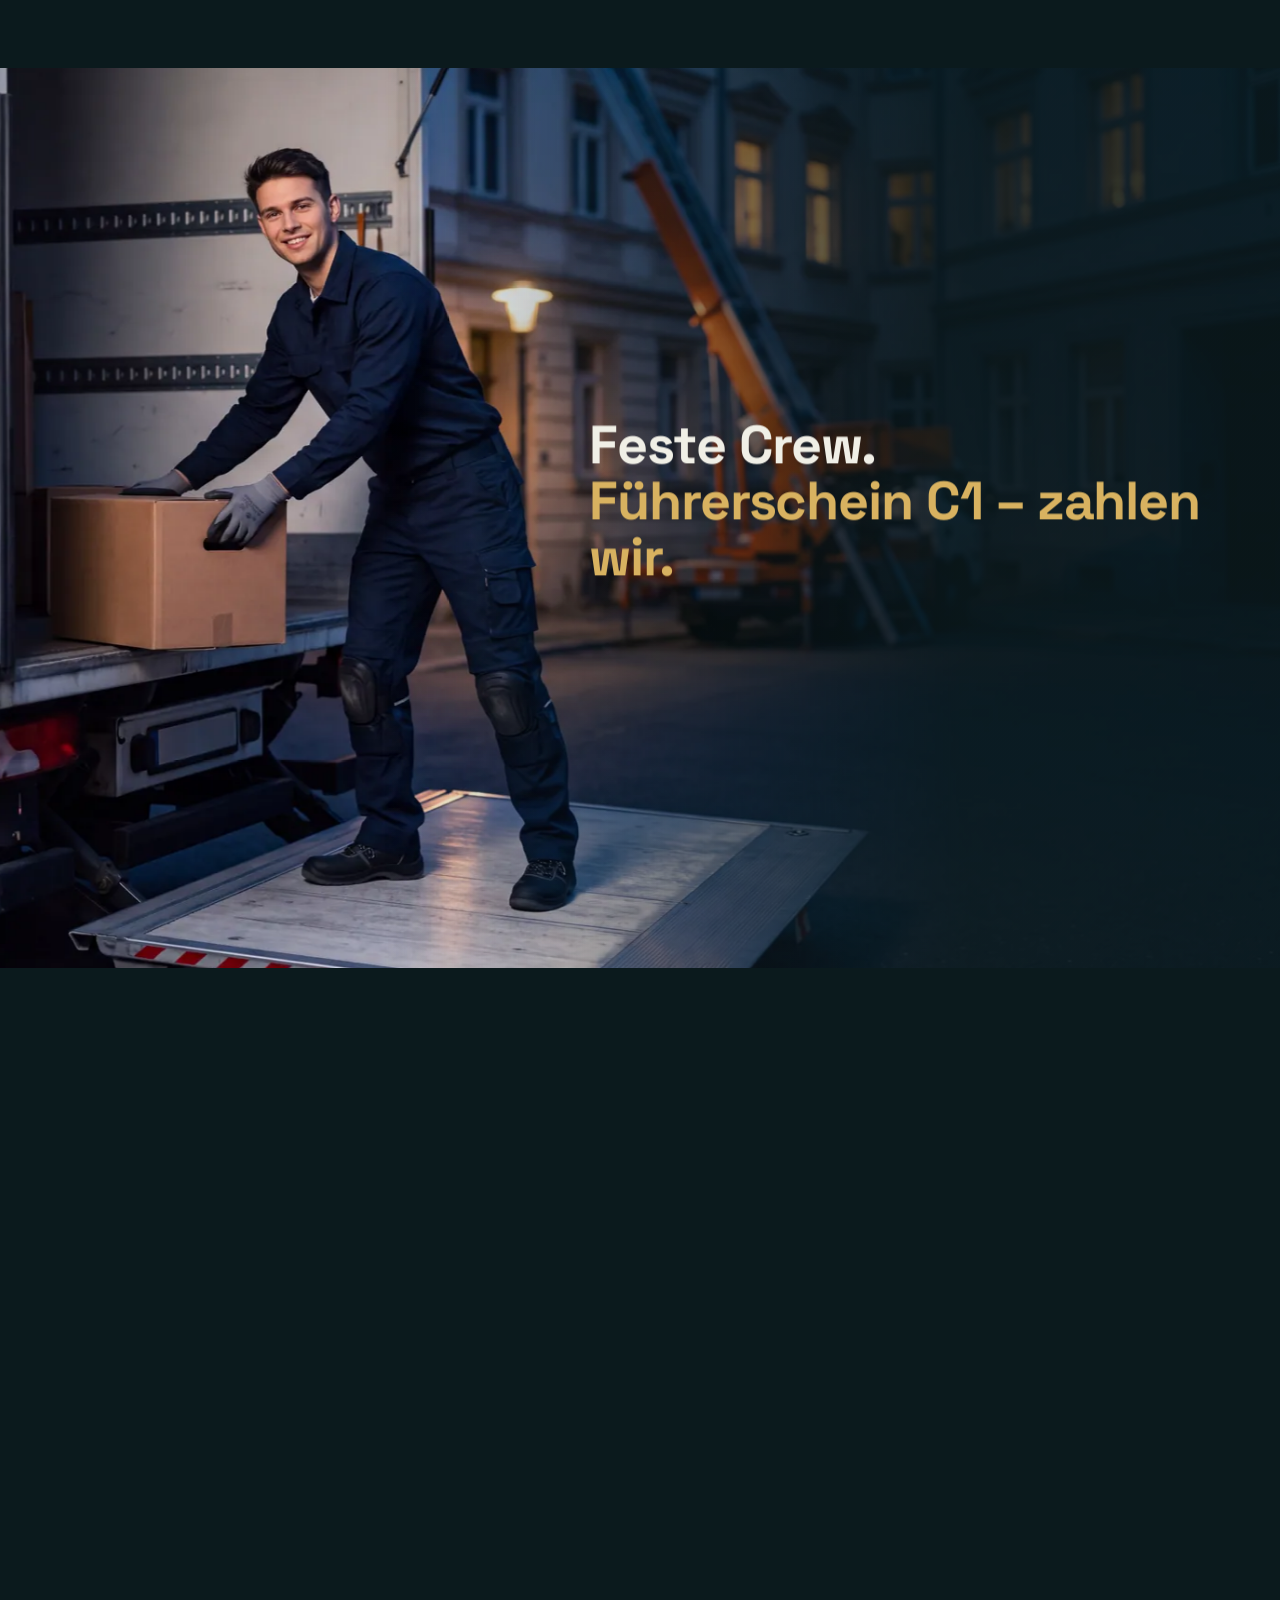
==== commit 32e20dff: "Grundton Petrol statt Tanne (Abstand zu ASTREIN) Co-Authored-By: Claude Opus 5.5 <noreply@anthropic." ====
--- a/index.html
+++ b/index.html
@@ -5,8 +5,8 @@
 <meta name="viewport" content="width=device-width,initial-scale=1,viewport-fit=cover">
 <title>ZUGVOGEL Umzüge – Festpreis in 2 Minuten</title>
 <meta name="description" content="Umzug mit Möbellift, Festpreis in 2 Minuten, Besichtigung per Handy, Halteverbotszone inklusive. Demo-Webseite für Umzugsfirmen.">
-<meta name="theme-color" content="#0d1915">
-<link rel="icon" href="data:image/svg+xml,%3Csvg xmlns='http://www.w3.org/2000/svg' viewBox='0 0 64 64'%3E%3Crect width='64' height='64' rx='14' fill='%230d1915'/%3E%3Cpath d='M10 24 L26 38 L32 32 L38 38 L54 24 L54 32 L38 46 L32 40 L26 46 L10 32Z' fill='%23d8b260'/%3E%3C/svg%3E">
+<meta name="theme-color" content="#0b1a1d">
+<link rel="icon" href="data:image/svg+xml,%3Csvg xmlns='http://www.w3.org/2000/svg' viewBox='0 0 64 64'%3E%3Crect width='64' height='64' rx='14' fill='%230b1a1d'/%3E%3Cpath d='M10 24 L26 38 L32 32 L38 38 L54 24 L54 32 L38 46 L32 40 L26 46 L10 32Z' fill='%23d8b260'/%3E%3C/svg%3E">
 <script>try{var t=new URLSearchParams(location.search).get("farbe");if(t)sessionStorage.setItem("zv-farbe",t);else t=sessionStorage.getItem("zv-farbe");if(t)document.documentElement.setAttribute("data-theme",t)}catch(e){}</script>
 <link rel="preload" href="assets/fonts/grotesk.woff2" as="font" type="font/woff2" crossorigin>
 <link rel="stylesheet" href="assets/css/style.css?v=1">
--- a/assets/css/style.css
+++ b/assets/css/style.css
@@ -2,16 +2,16 @@
 @font-face{font-family:"Grotesk";src:url("../fonts/grotesk.woff2") format("woff2");font-weight:300 700;font-display:swap}
 
 :root{
-  --bg:#0d1915;--bg2:#13241e;--bg3:#1b3229;--bg4:#10201a;--deep:#060f0b;--ink:#f2efe4;--ink2:#d5dccd;--muted:#9db0a4;--line2:#4f6457;
-  --mid:#18302a;--hov:#22443a;--glow:#173229;--m1:#10201a;--m2:#16291f;--m3:#1f3a2e;--m4:#28493a;--m5:#3a614f;
-  --or:#d8b260;--or2:#e7c983;--or3:#a8843a;--on-or:#14110a;--bg-rgb:13 25 21;--bg2-rgb:19 36 30;--bg3-rgb:27 50 41;--ink-rgb:242 239 228;--deep-rgb:6 15 11;--or-rgb:216 178 96;
+  --bg:#0b1a1d;--bg2:#10252a;--bg3:#173239;--bg4:#0e2024;--deep:#051013;--ink:#f0efe6;--ink2:#d3ddd9;--muted:#98aeab;--line2:#4b6467;
+  --mid:#142d33;--hov:#1f434a;--glow:#12303a;--m1:#0e2024;--m2:#13292e;--m3:#1b3a41;--m4:#23484f;--m5:#356069;
+  --or:#d8b260;--or2:#e7c983;--or3:#a8843a;--on-or:#14110a;--bg-rgb:11 26 29;--bg2-rgb:16 37 42;--bg3-rgb:23 50 57;--ink-rgb:240 239 230;--deep-rgb:5 16 19;--or-rgb:216 178 96;
   --gold:#ffc23d;--ok:#3ddc97;
     --line:rgb(var(--ink-rgb) / .14);
   --f:"Inter",system-ui,-apple-system,Segoe UI,Roboto,sans-serif;--g:"Grotesk","Inter",system-ui,sans-serif;
   --pad:clamp(16px,4vw,56px);--top:72px;--demo:34px;
   color-scheme:dark;
 }
-/* Standard = Tanne & Messing (Eugen 23.11.2026). Alte Farbwelt Blau/Orange nur noch per ?farbe=blau */
+/* Standard = Petrol & Messing (Eugen 23.11.2026, von ASTREIN-Tanne abgesetzt). Alte Farbwelt Blau/Orange nur noch per ?farbe=blau */
 :root[data-theme=blau]{--bg:#0a1226;--bg2:#0f1b36;--bg3:#16264a;--bg4:#0c1630;--deep:#05091a;--ink:#eef2f8;--ink2:#cfd7e6;--muted:#9aa7bf;--line2:#5d6a85;--mid:#132449;--hov:#22386a;--glow:#132552;--m1:#0d1834;--m2:#132247;--m3:#1b2d5c;--m4:#22386f;--m5:#33508f;--or:#ff6a13;--or2:#ff8a45;--or3:#c94f0b;--on-or:#fff;--bg-rgb:10 18 38;--bg2-rgb:15 27 54;--bg3-rgb:19 36 73;--ink-rgb:238 242 248;--deep-rgb:3 6 16;--or-rgb:255 106 19}
 /* Farbwelt Graphit & Neongelb */
 :root[data-theme=graphit]{--bg:#111213;--bg2:#1a1b1d;--bg3:#25272a;--bg4:#151617;--deep:#08090a;--ink:#f4f4f1;--ink2:#d3d4d0;--muted:#9c9e9f;--line2:#55585c;
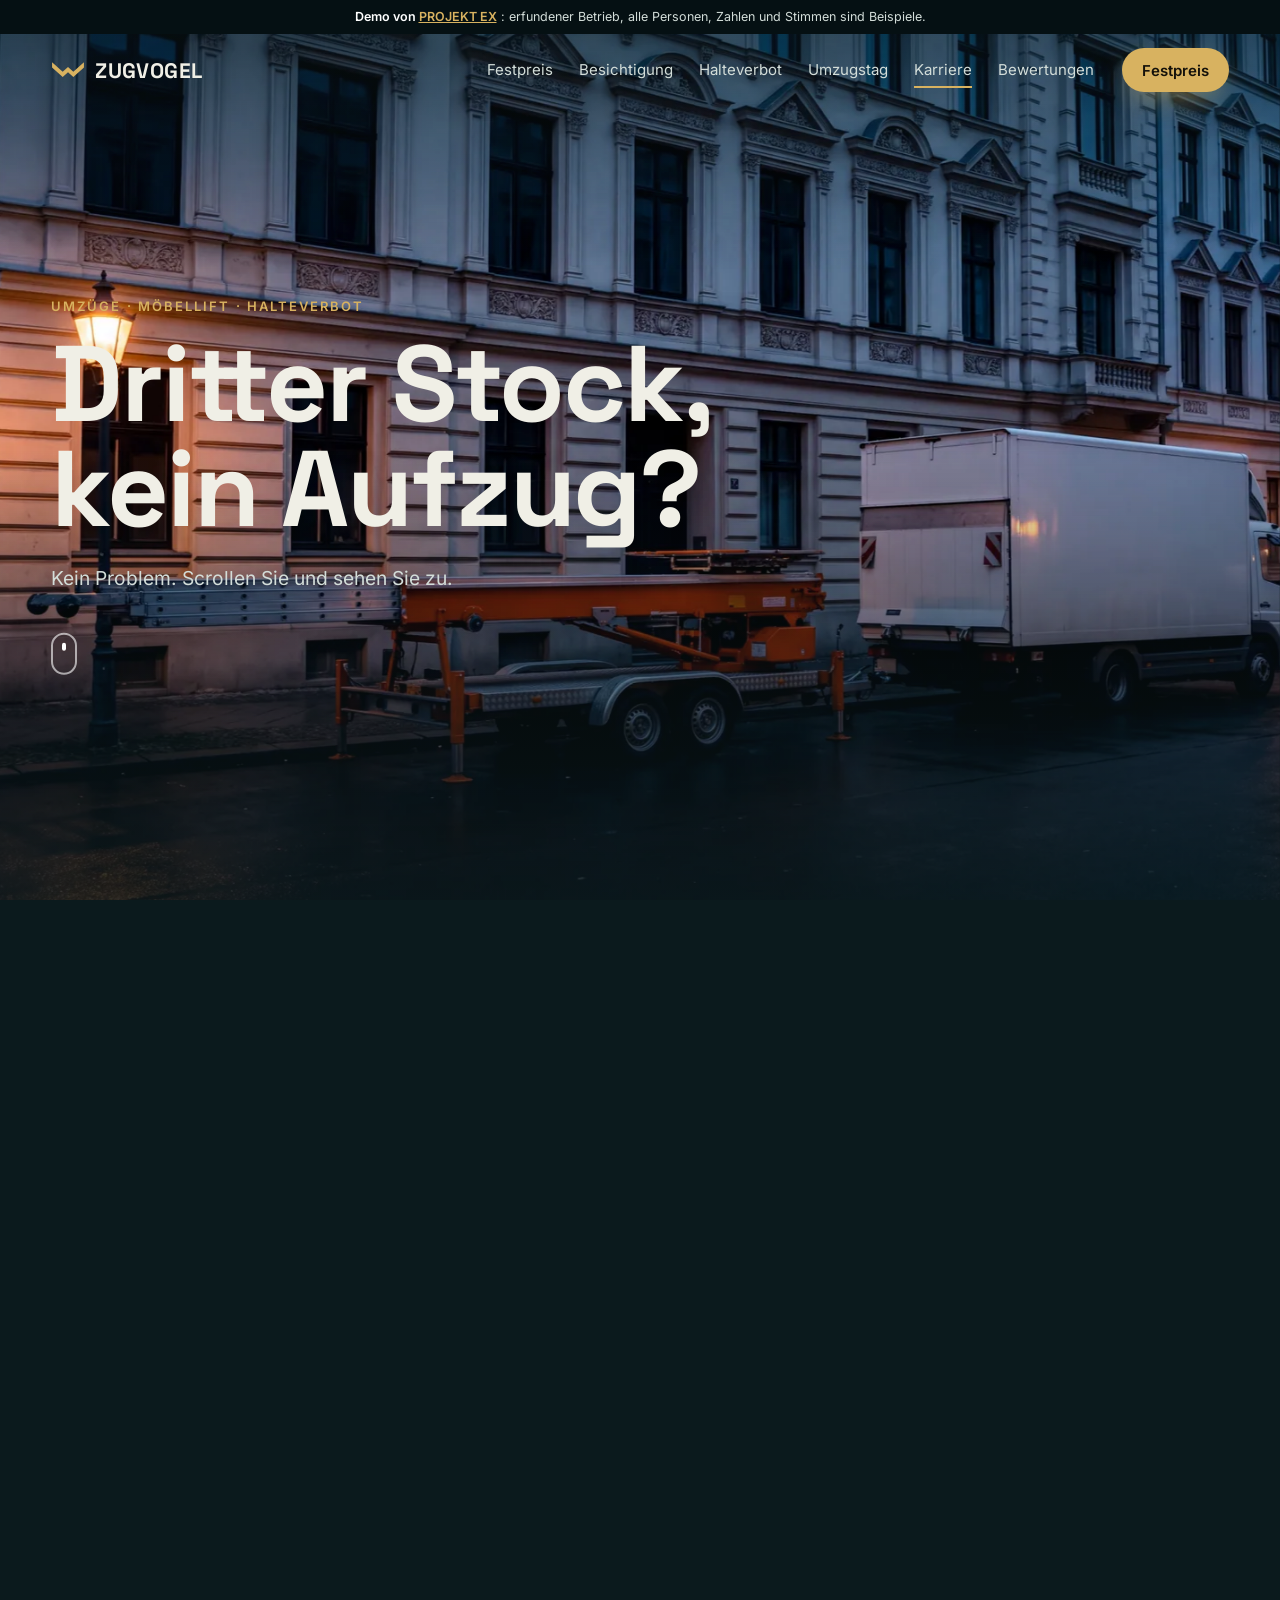
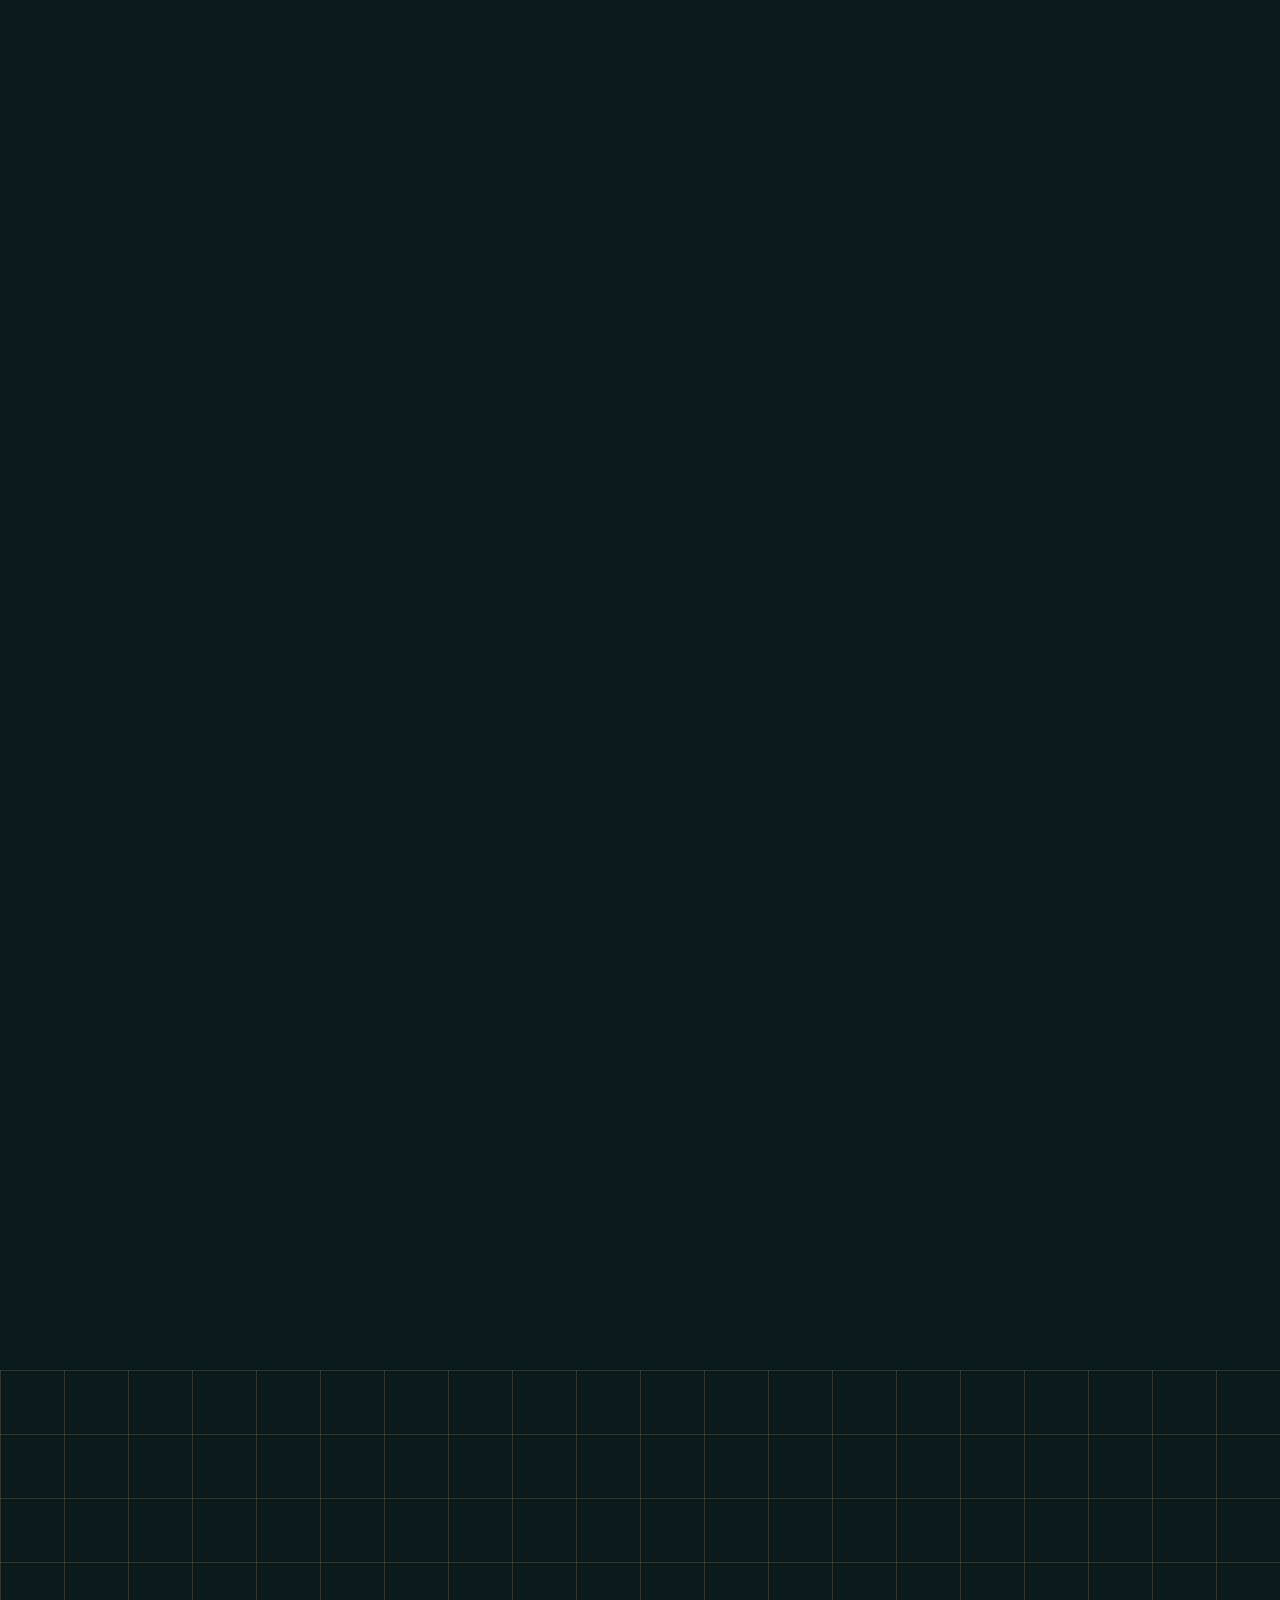
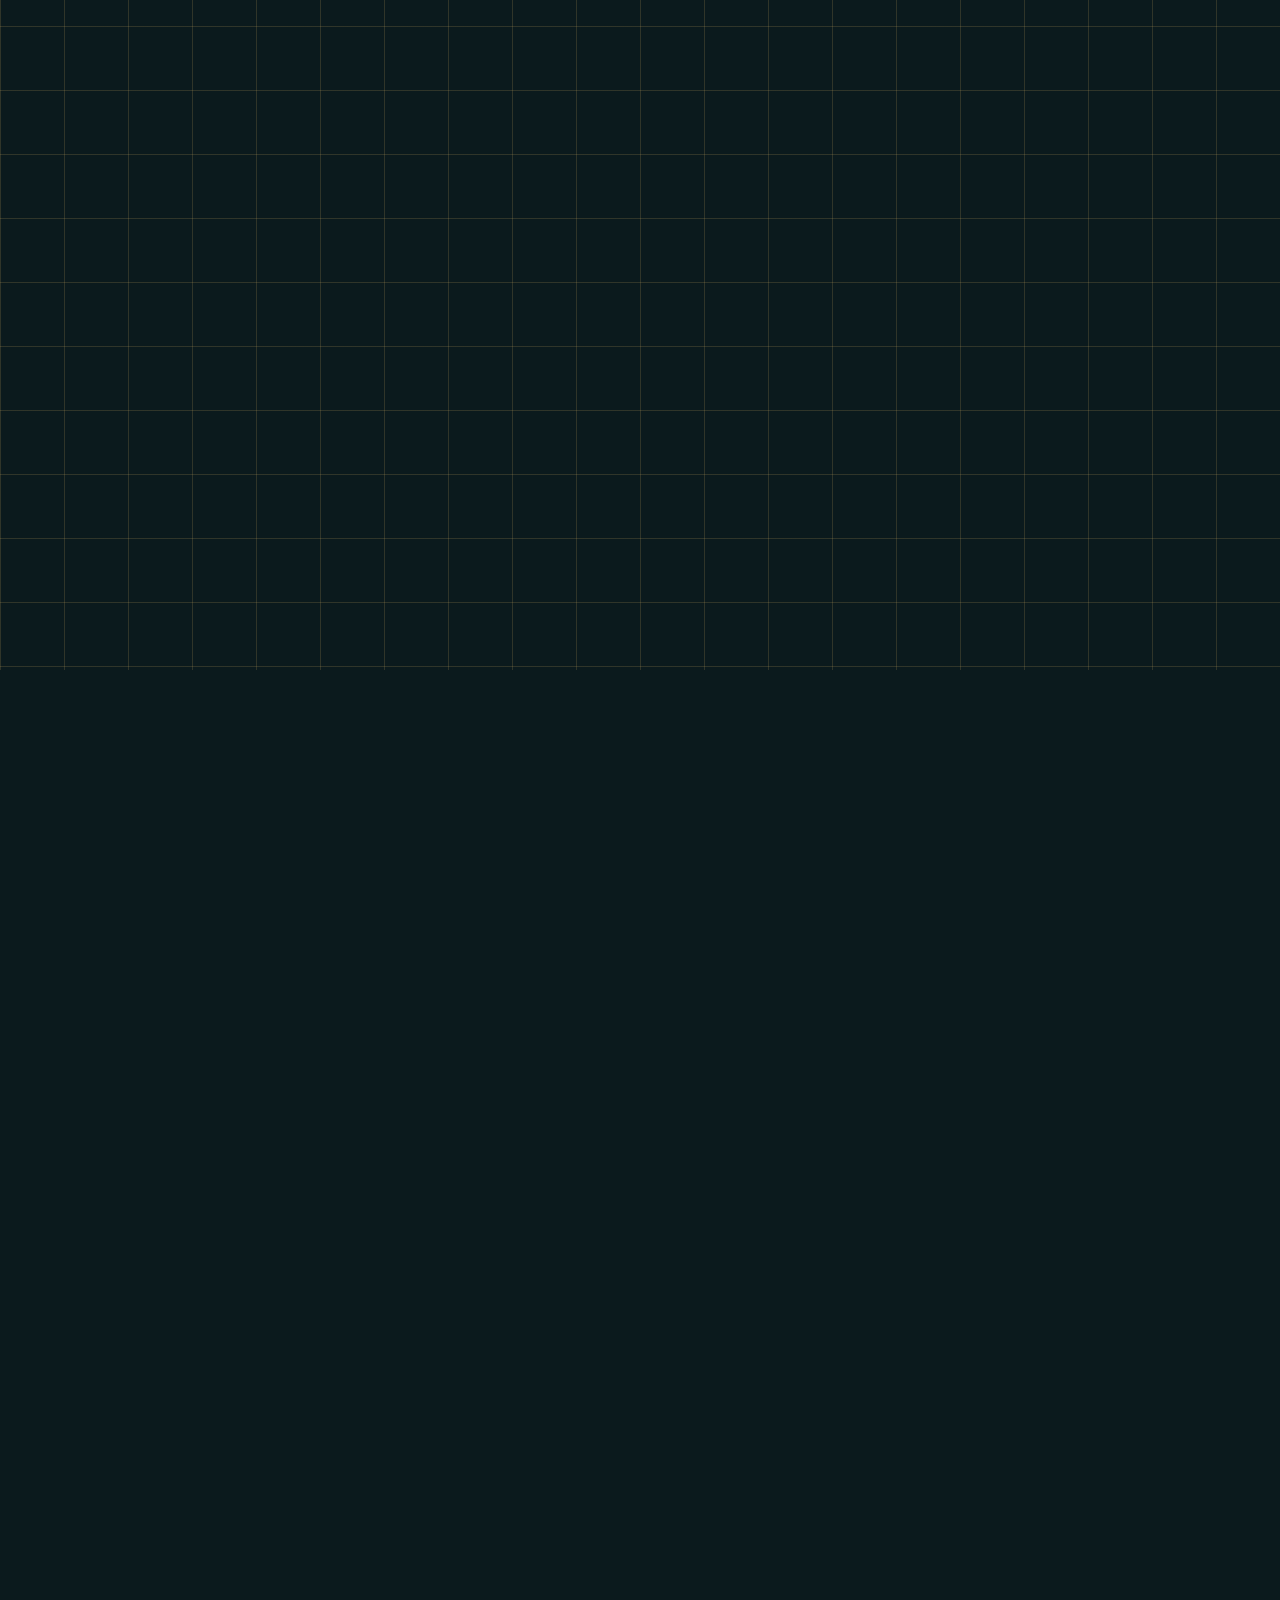
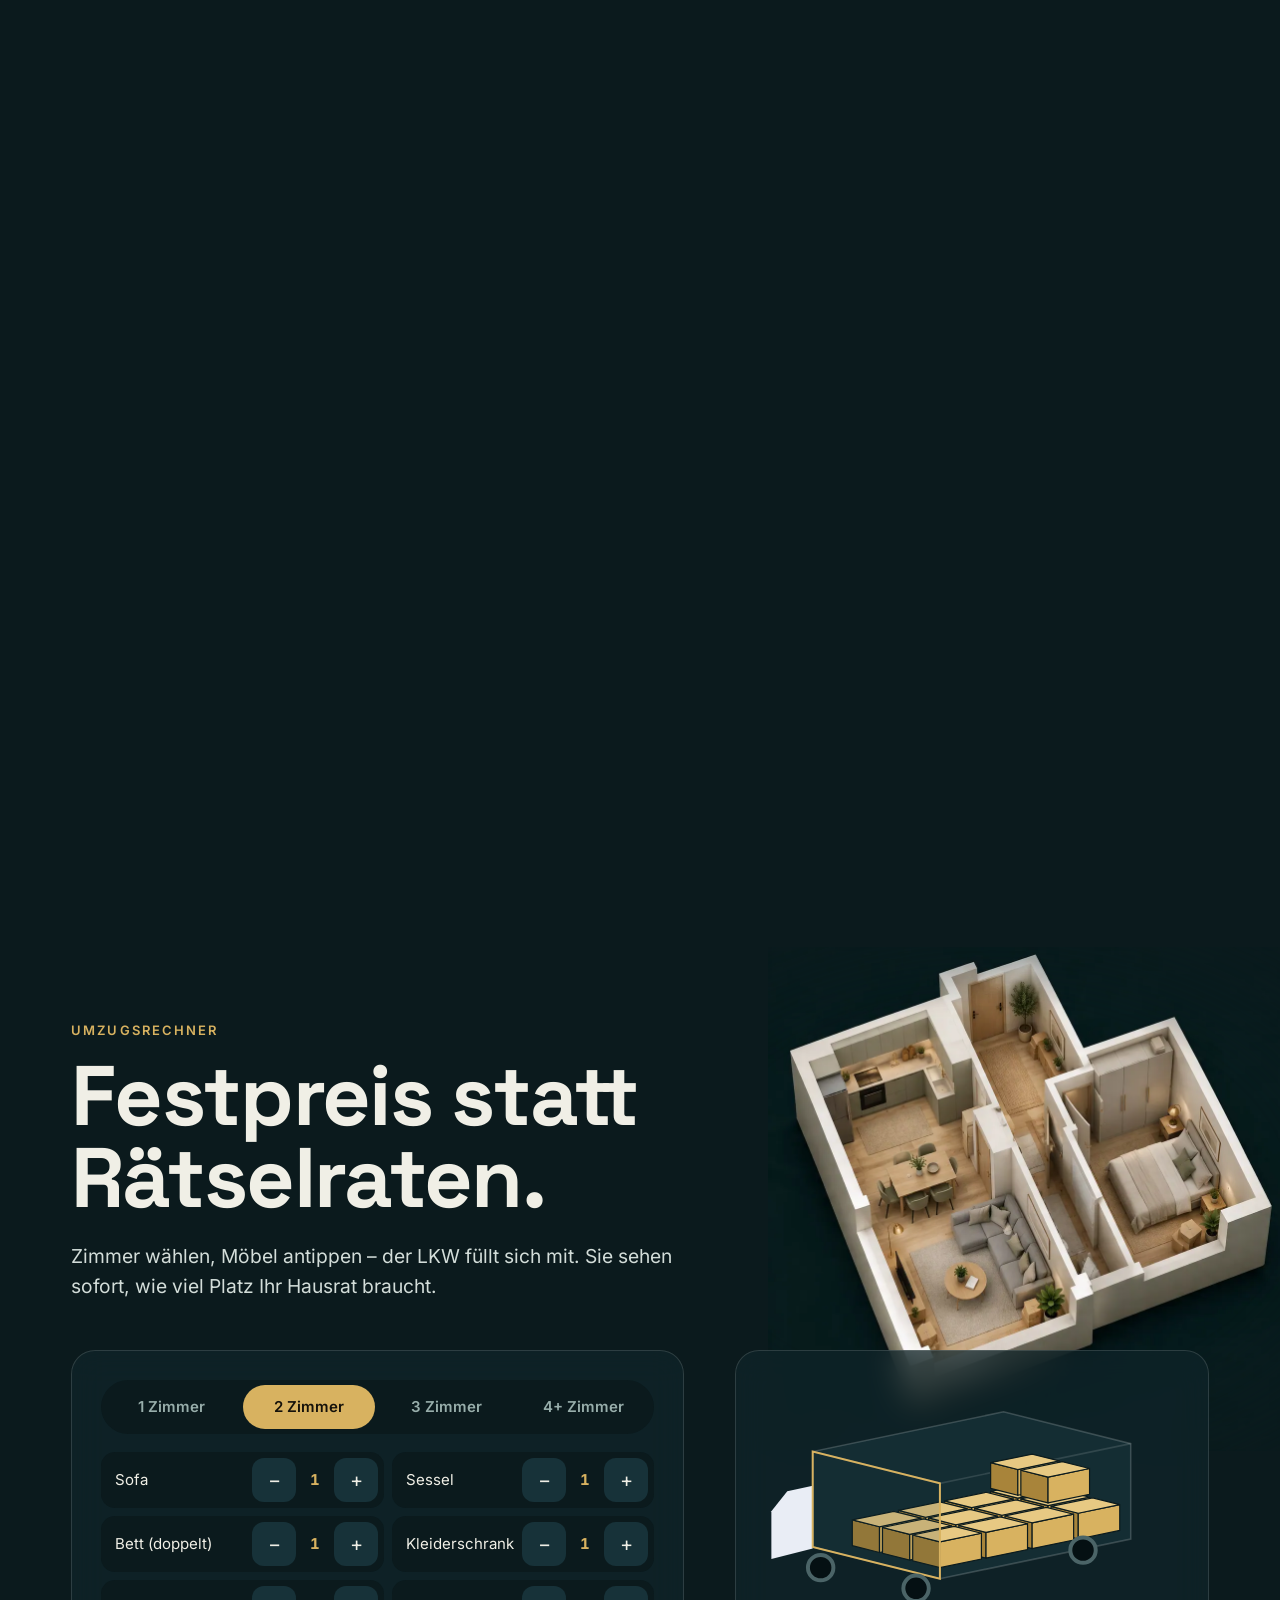
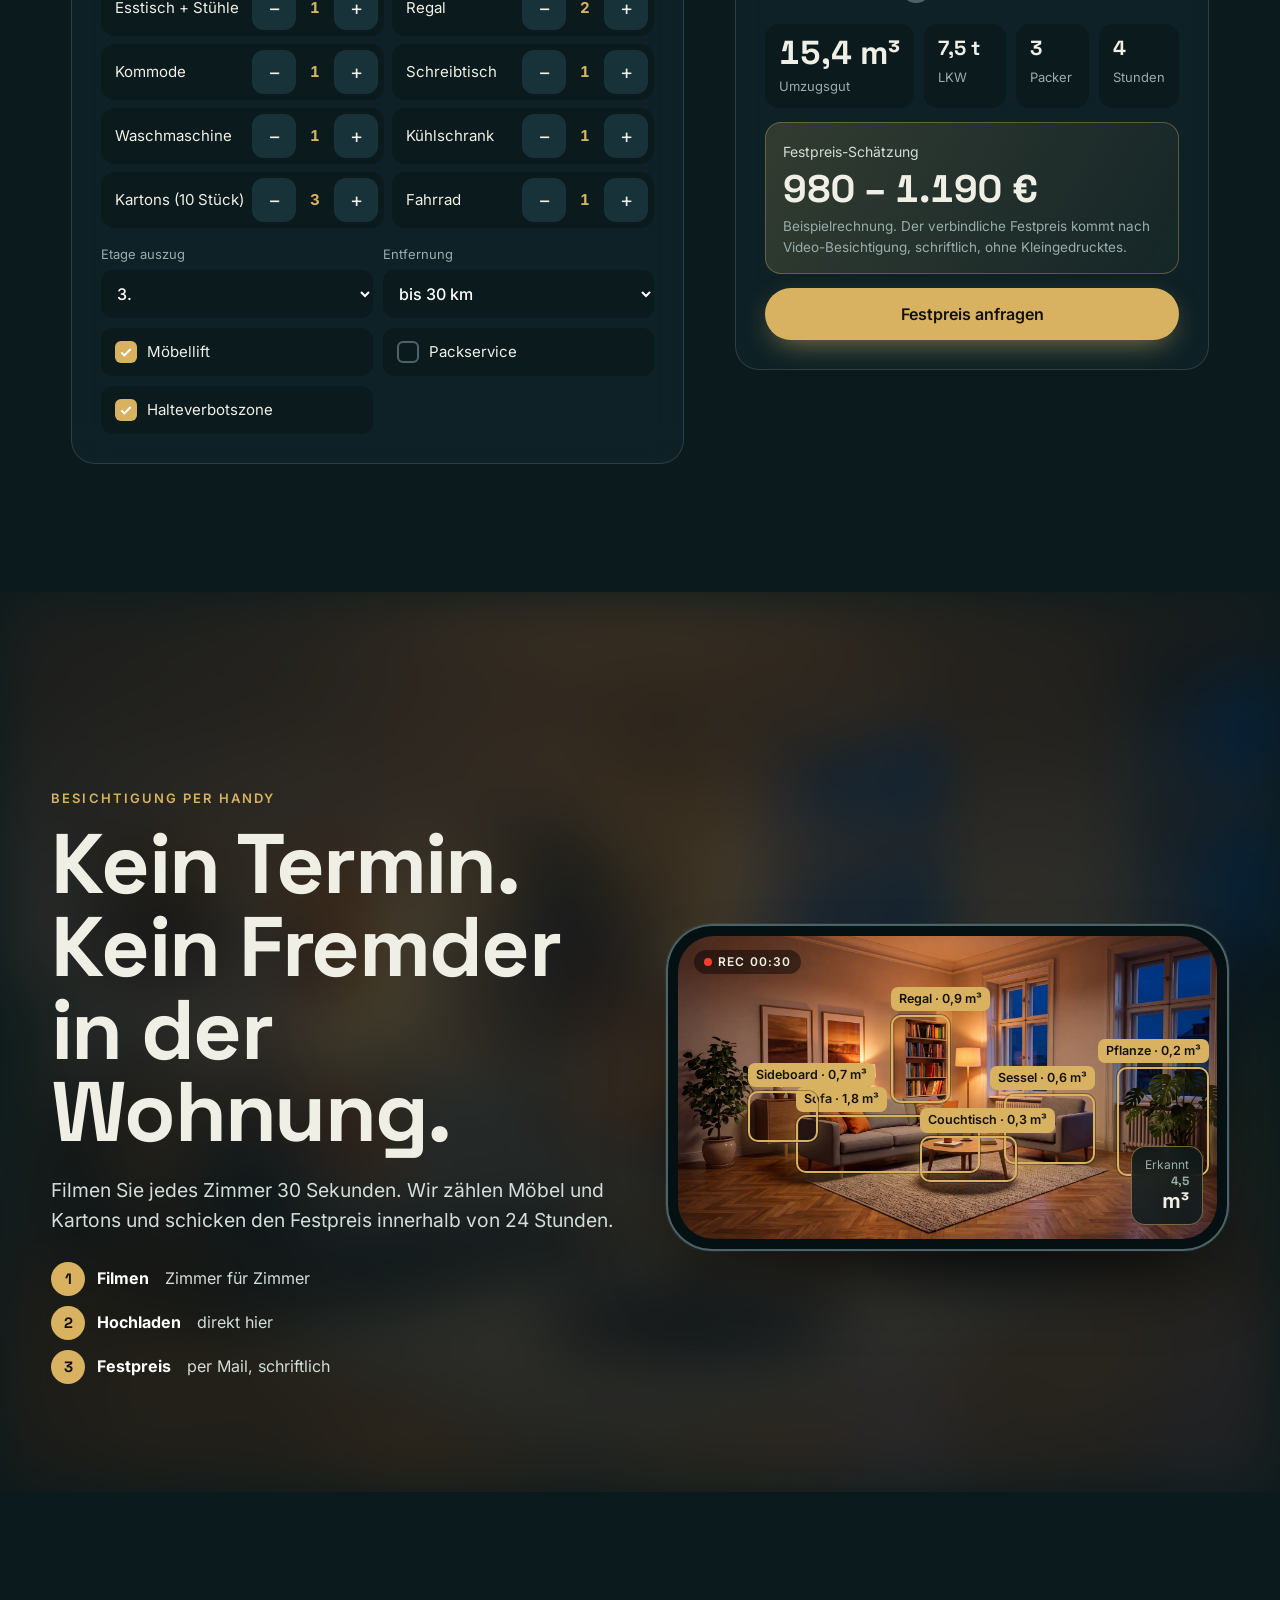
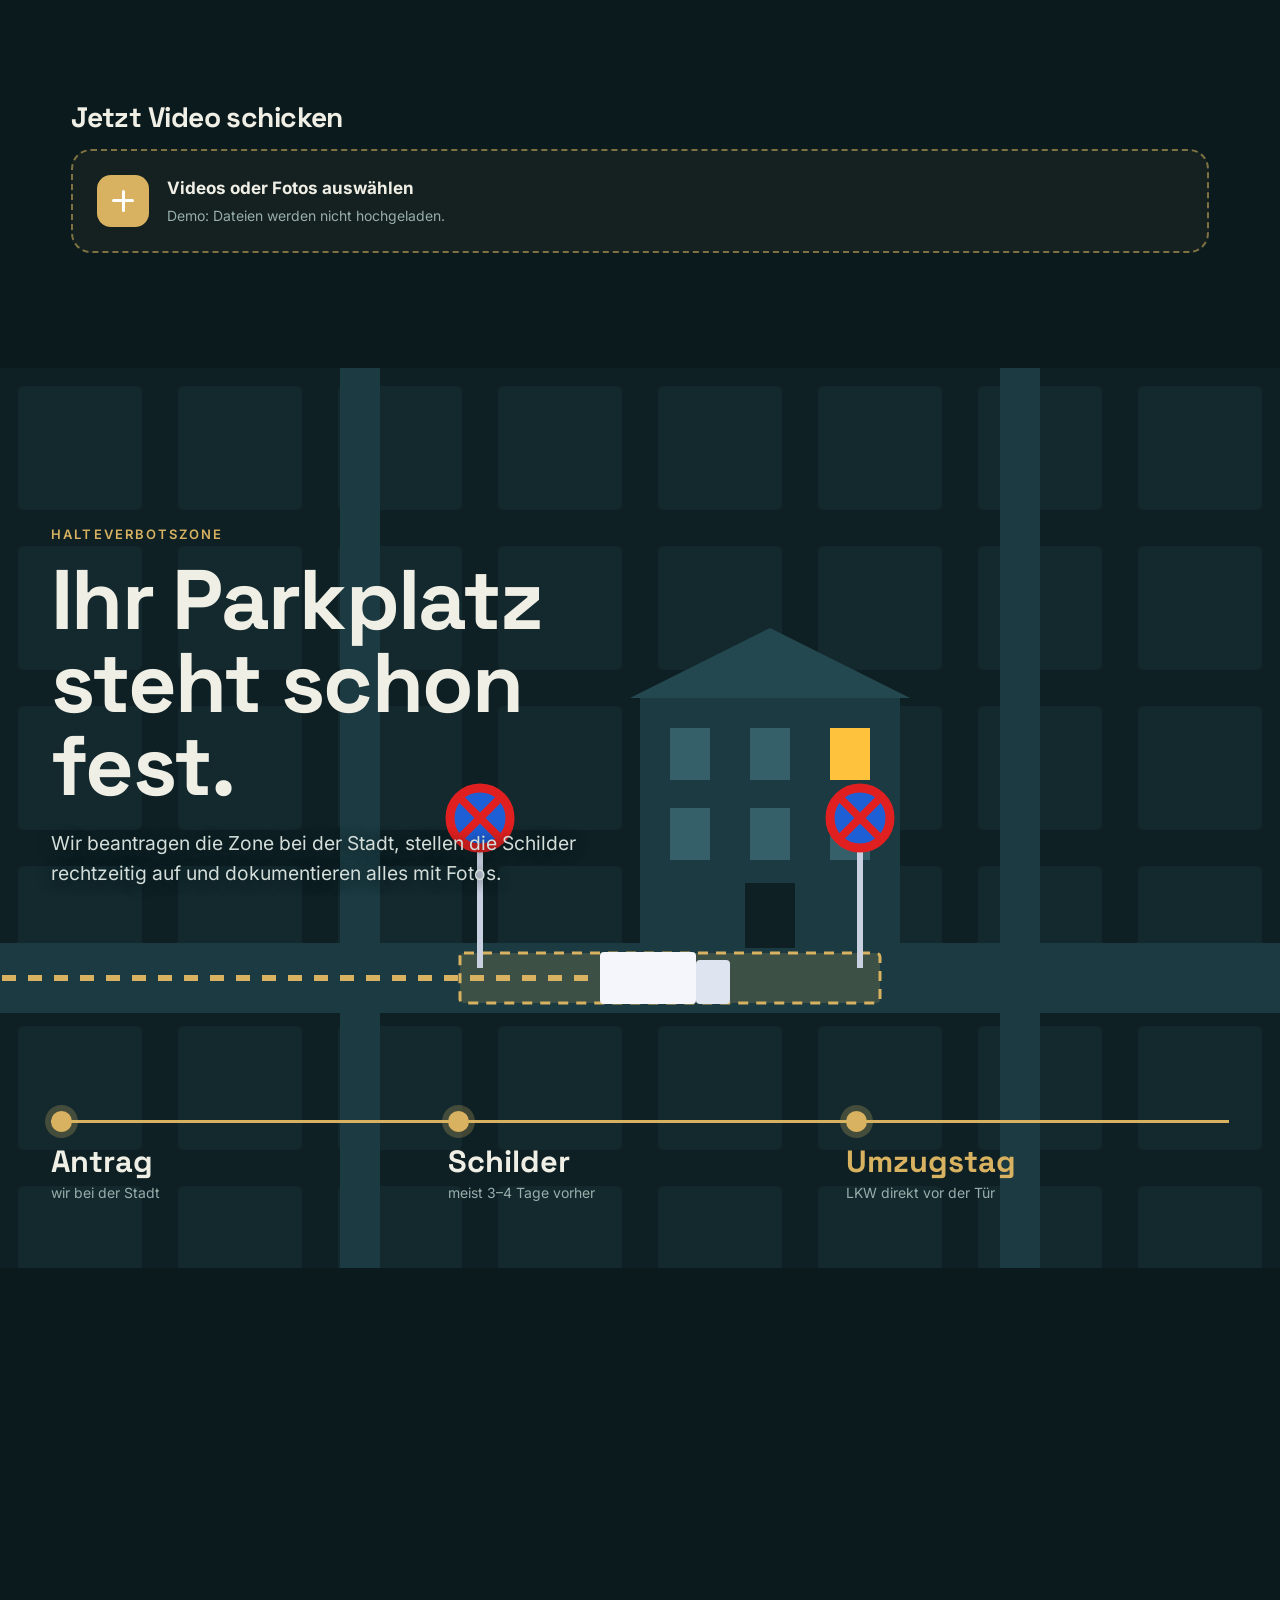
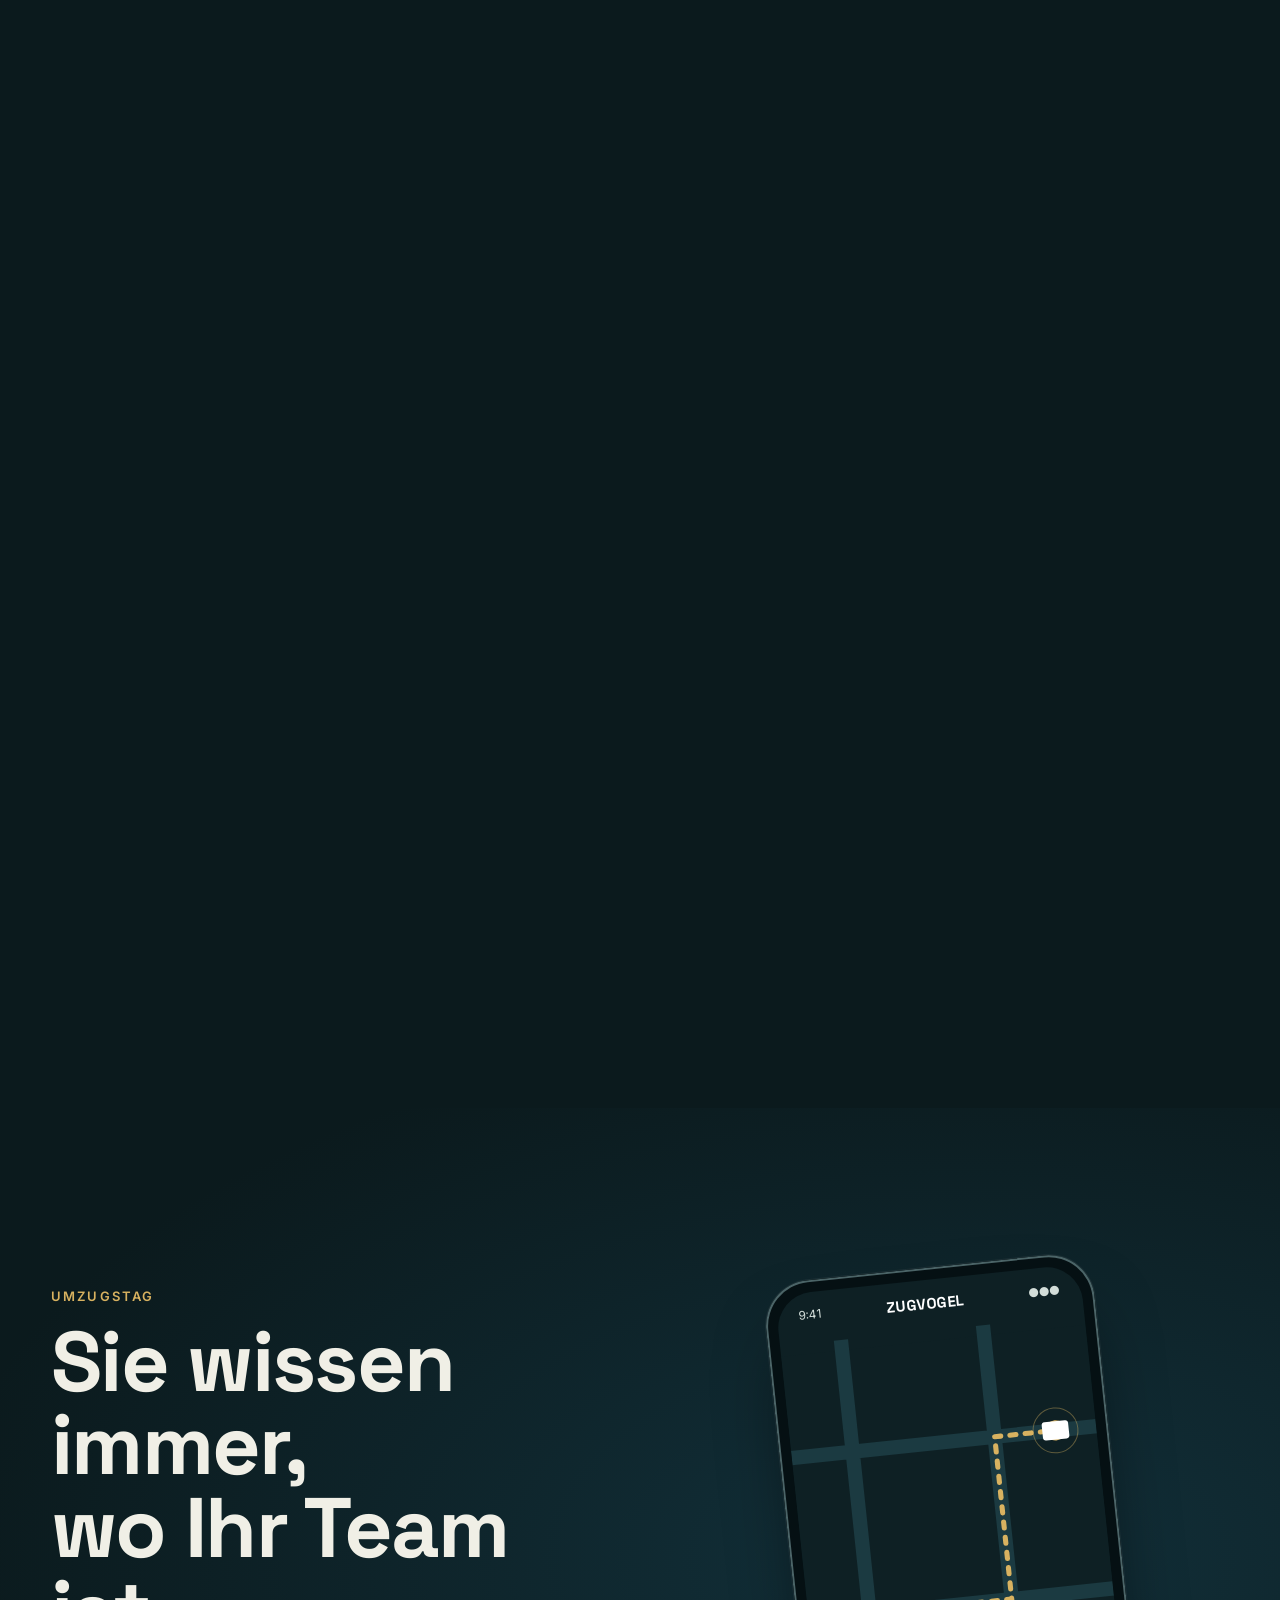
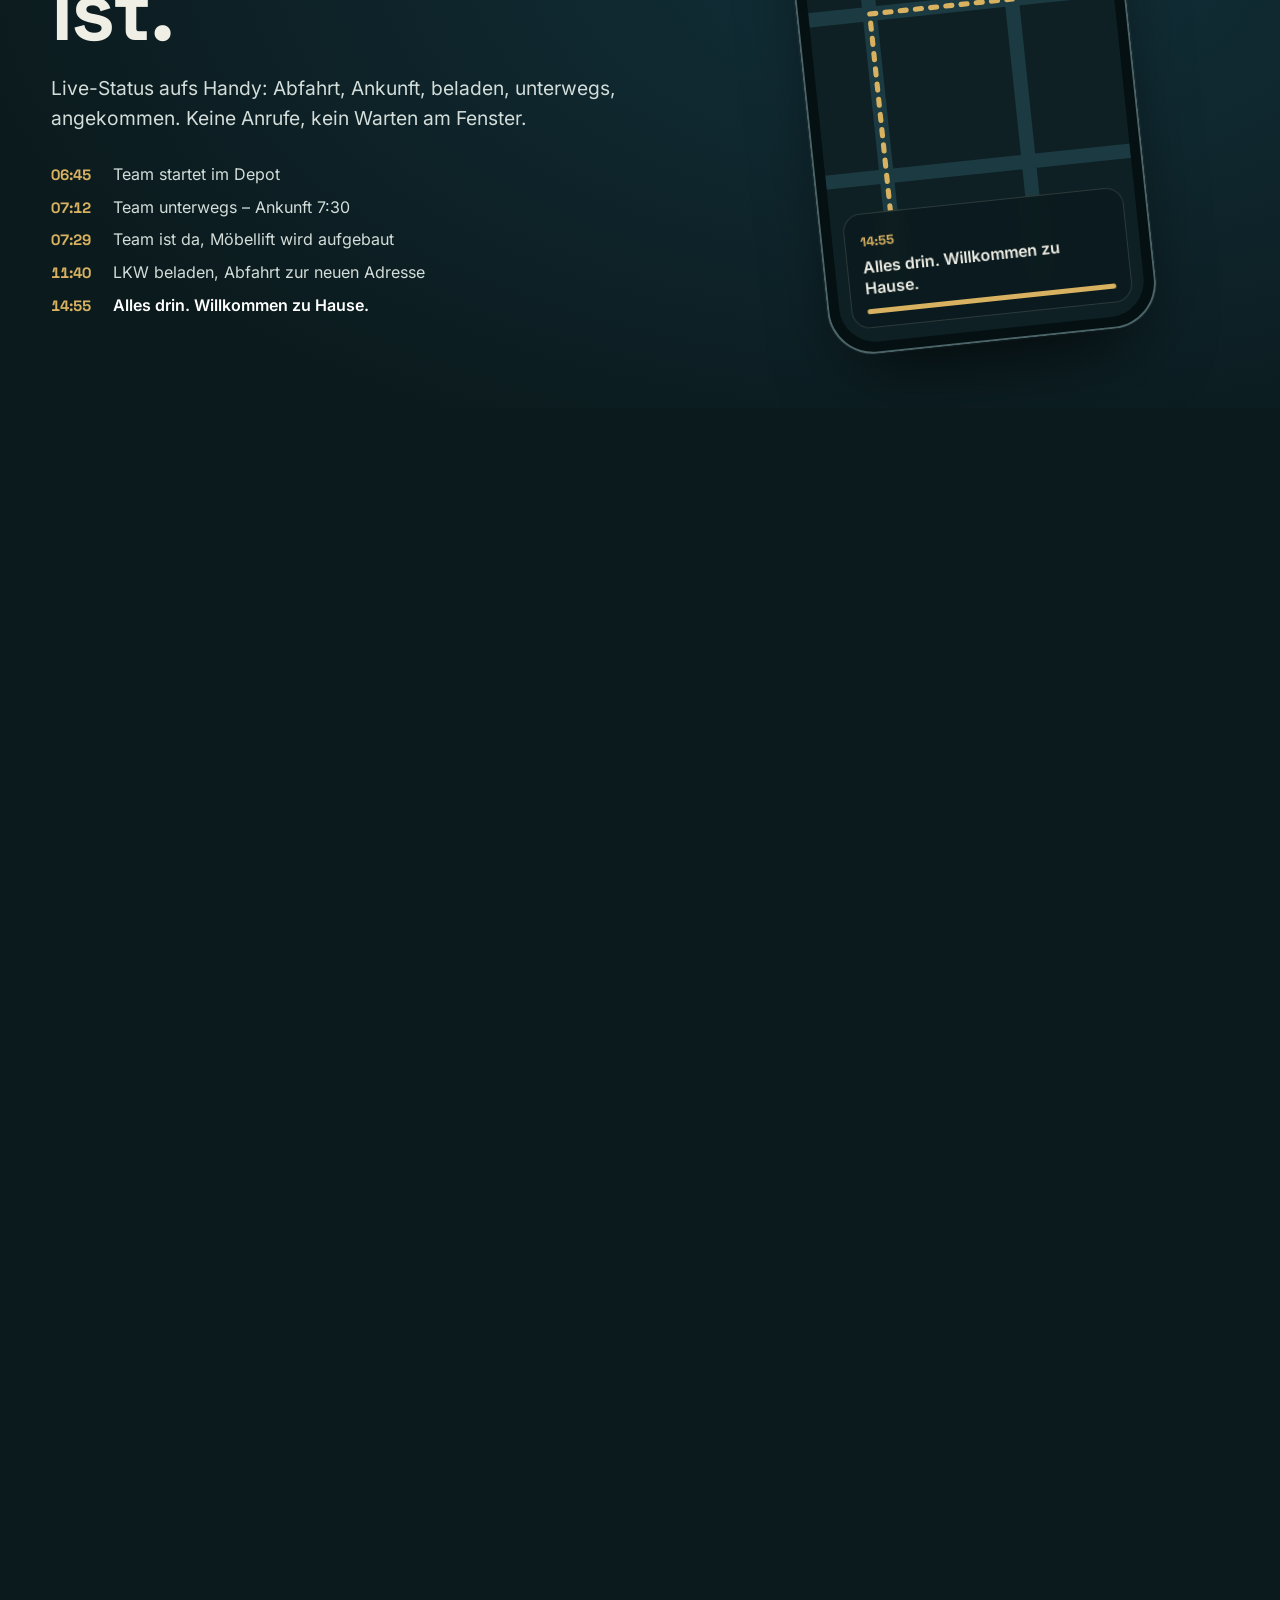
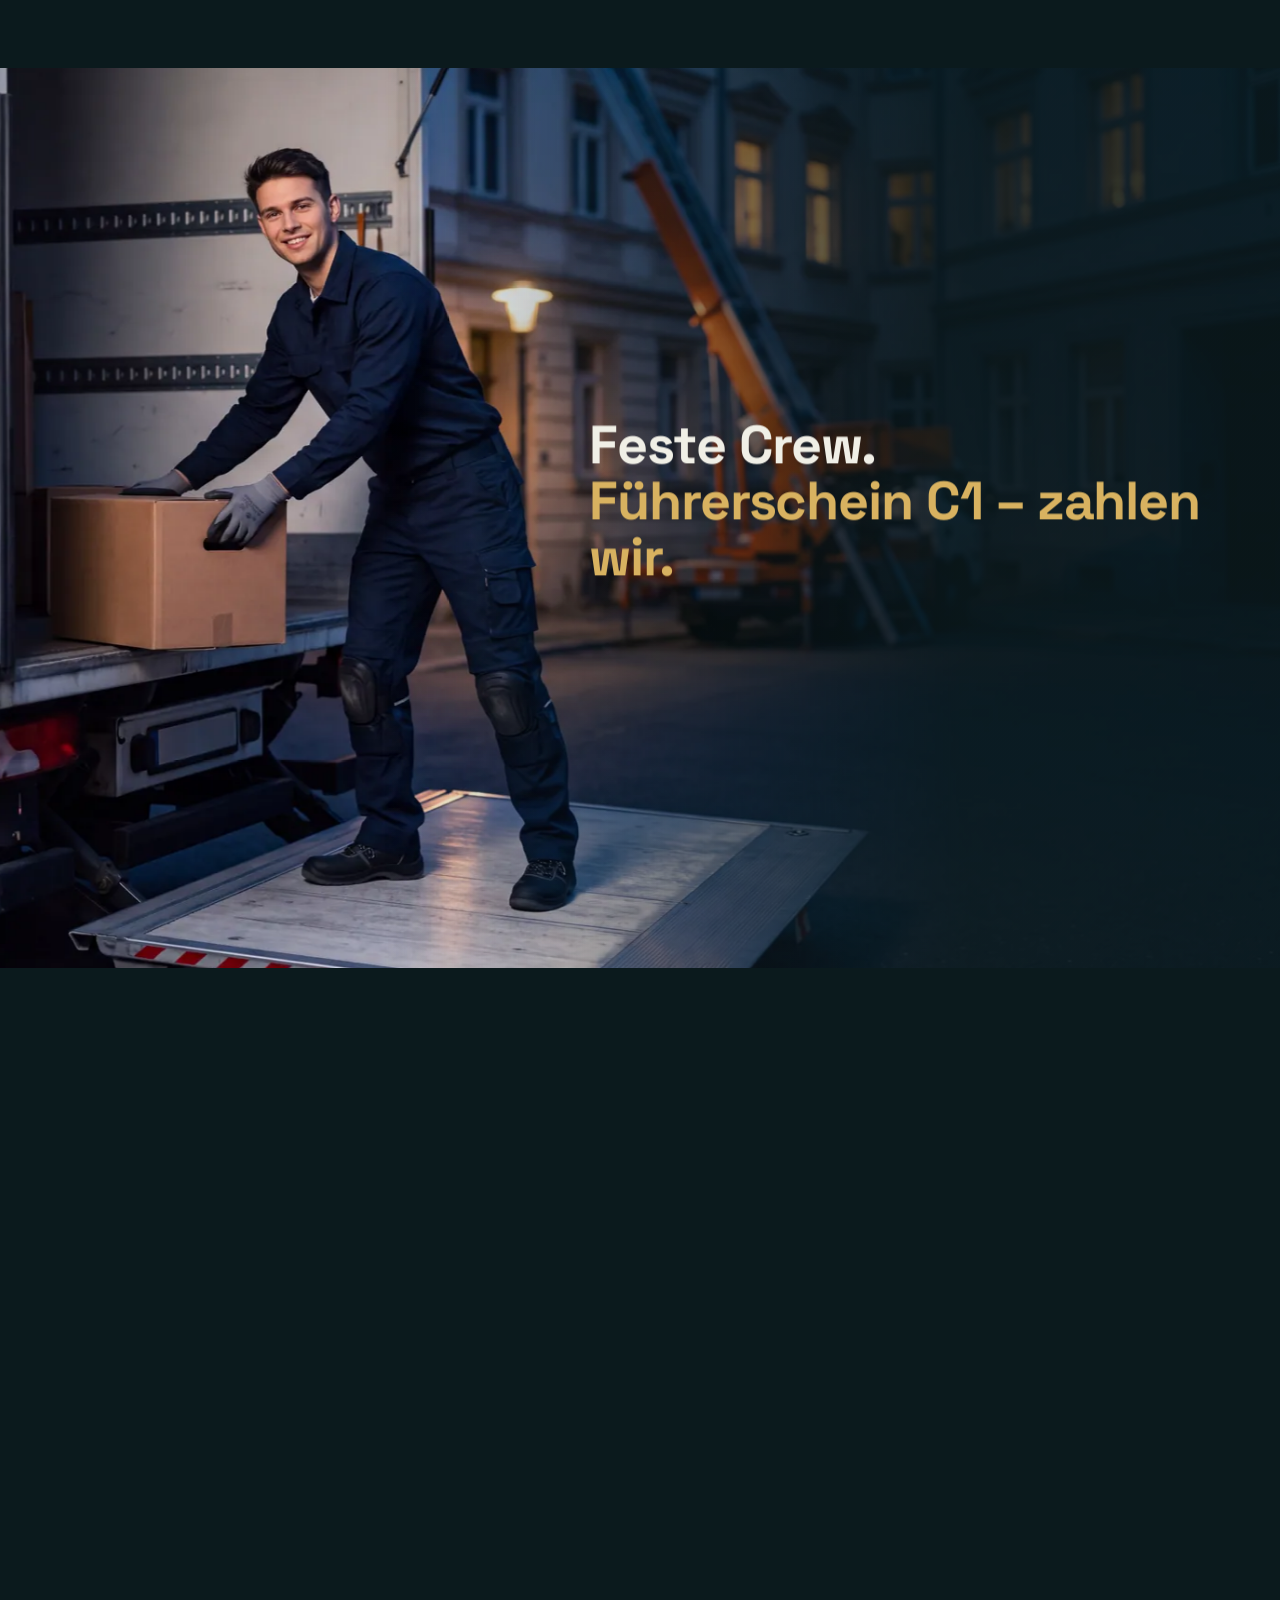
==== commit 2221602a: "Bild F (isometrische Wohnung) im Umzugsrechner wie im Storyboard, Anzeige ohne Umbruch Co-Authored-B" ====
--- a/index.html
+++ b/index.html
@@ -72,7 +72,7 @@
 
 <!-- 3 MOTION: Umzugsrechner -->
 <section class="calc" id="rechner">
-  <!-- calc-bg (zv-f) folgt, sobald das Bild da ist -->
+  <div class="calc-bg" aria-hidden="true"><img src="assets/img/zv-f.webp" srcset="assets/img/zv-f-m.webp 1800w, assets/img/zv-f.webp 2560w" sizes="100vw" alt="" loading="lazy"></div>
   <div class="wrap">
     <p class="kicker">Umzugsrechner</p>
     <h2>Festpreis statt<br>Rätselraten.</h2>
--- a/assets/css/style.css
+++ b/assets/css/style.css
@@ -104,9 +104,9 @@
 
 /* Rechner */
 .calc{position:relative;padding:clamp(90px,12vw,160px) 0 clamp(80px,10vw,140px);overflow:hidden;background:var(--bg)}
-.calc-bg{position:absolute;inset:0;opacity:.28;pointer-events:none}
-.calc-bg img{width:100%;height:100%;object-fit:cover;object-position:0% 50%}
-.calc-bg::after{content:"";position:absolute;inset:0;background:linear-gradient(90deg,rgb(var(--bg-rgb) / .3),var(--bg) 70%),linear-gradient(0deg,var(--bg),transparent 30%,transparent 70%,var(--bg))}
+.calc-bg{position:absolute;top:clamp(40px,6vw,90px);right:-30%;width:70%;aspect-ratio:16/9;pointer-events:none;
+  -webkit-mask-image:radial-gradient(60% 70% at 25% 50%,#000 55%,transparent 100%);mask-image:radial-gradient(60% 70% at 25% 50%,#000 55%,transparent 100%)}
+.calc-bg img{width:100%;height:100%;object-fit:cover}
 .calc .wrap{position:relative}
 .calc-grid{display:grid;grid-template-columns:1.05fr 1fr;gap:clamp(24px,4vw,56px);margin-top:48px;align-items:start}
 .calc-in,.calc-out{background:rgb(var(--bg2-rgb) / .72);backdrop-filter:blur(16px);-webkit-backdrop-filter:blur(16px);border-radius:24px;padding:clamp(18px,2.4vw,30px);box-shadow:inset 0 0 0 1px var(--line)}
@@ -140,12 +140,13 @@
 .box-f{fill:var(--or);stroke:var(--bg);stroke-width:1.5}
 .box-t{fill:var(--or2);stroke:var(--bg);stroke-width:1.5}
 .box-s{fill:var(--or3);stroke:var(--bg);stroke-width:1.5}
-.readout{display:grid;grid-template-columns:1.3fr 1fr 1fr 1fr;gap:10px;margin-top:6px}
+.readout{display:grid;grid-template-columns:1.6fr 1fr .9fr .9fr;gap:10px;margin-top:6px}
+.readout .big,.readout .mid{white-space:nowrap}
 .readout div{background:var(--bg);border-radius:14px;padding:12px 14px}
 .readout small{display:block;color:var(--muted);font-size:13px;margin-top:4px}
-.readout .big{font:700 clamp(30px,3.4vw,44px)/1 var(--g)}
+.readout .big{font:700 clamp(26px,2.6vw,40px)/1 var(--g)}
 .readout .big b{font-variant-numeric:tabular-nums}
-.readout .mid{font:700 clamp(20px,2vw,26px)/1.2 var(--g)}
+.readout .mid{font:700 clamp(18px,1.6vw,24px)/1.2 var(--g)}
 .price{margin:14px 0;padding:16px 18px;border-radius:16px;background:linear-gradient(120deg,rgb(var(--or-rgb) / .18),rgb(var(--or-rgb) / .04));box-shadow:inset 0 0 0 1px rgb(var(--or-rgb) / .35)}
 .price p{font:700 clamp(28px,3vw,40px)/1.1 var(--g);margin:4px 0 6px;font-variant-numeric:tabular-nums}
 .price small{color:var(--ink2);font-size:14px}
@@ -317,6 +318,8 @@
   :root{--top:64px}
   body{font-size:16px}
   .calc-grid,.score{grid-template-columns:1fr}
+  .calc{padding-top:calc(var(--top) + var(--demo) + 10px)}
+  .calc-bg{position:relative;top:auto;right:auto;width:190%;margin:0 0 -8vw -12%}
   .readout{grid-template-columns:1fr 1fr}
   .b-side{left:var(--pad);right:var(--pad);max-width:none;bottom:9vh;padding:20px}
   .b-side.r{left:var(--pad)}
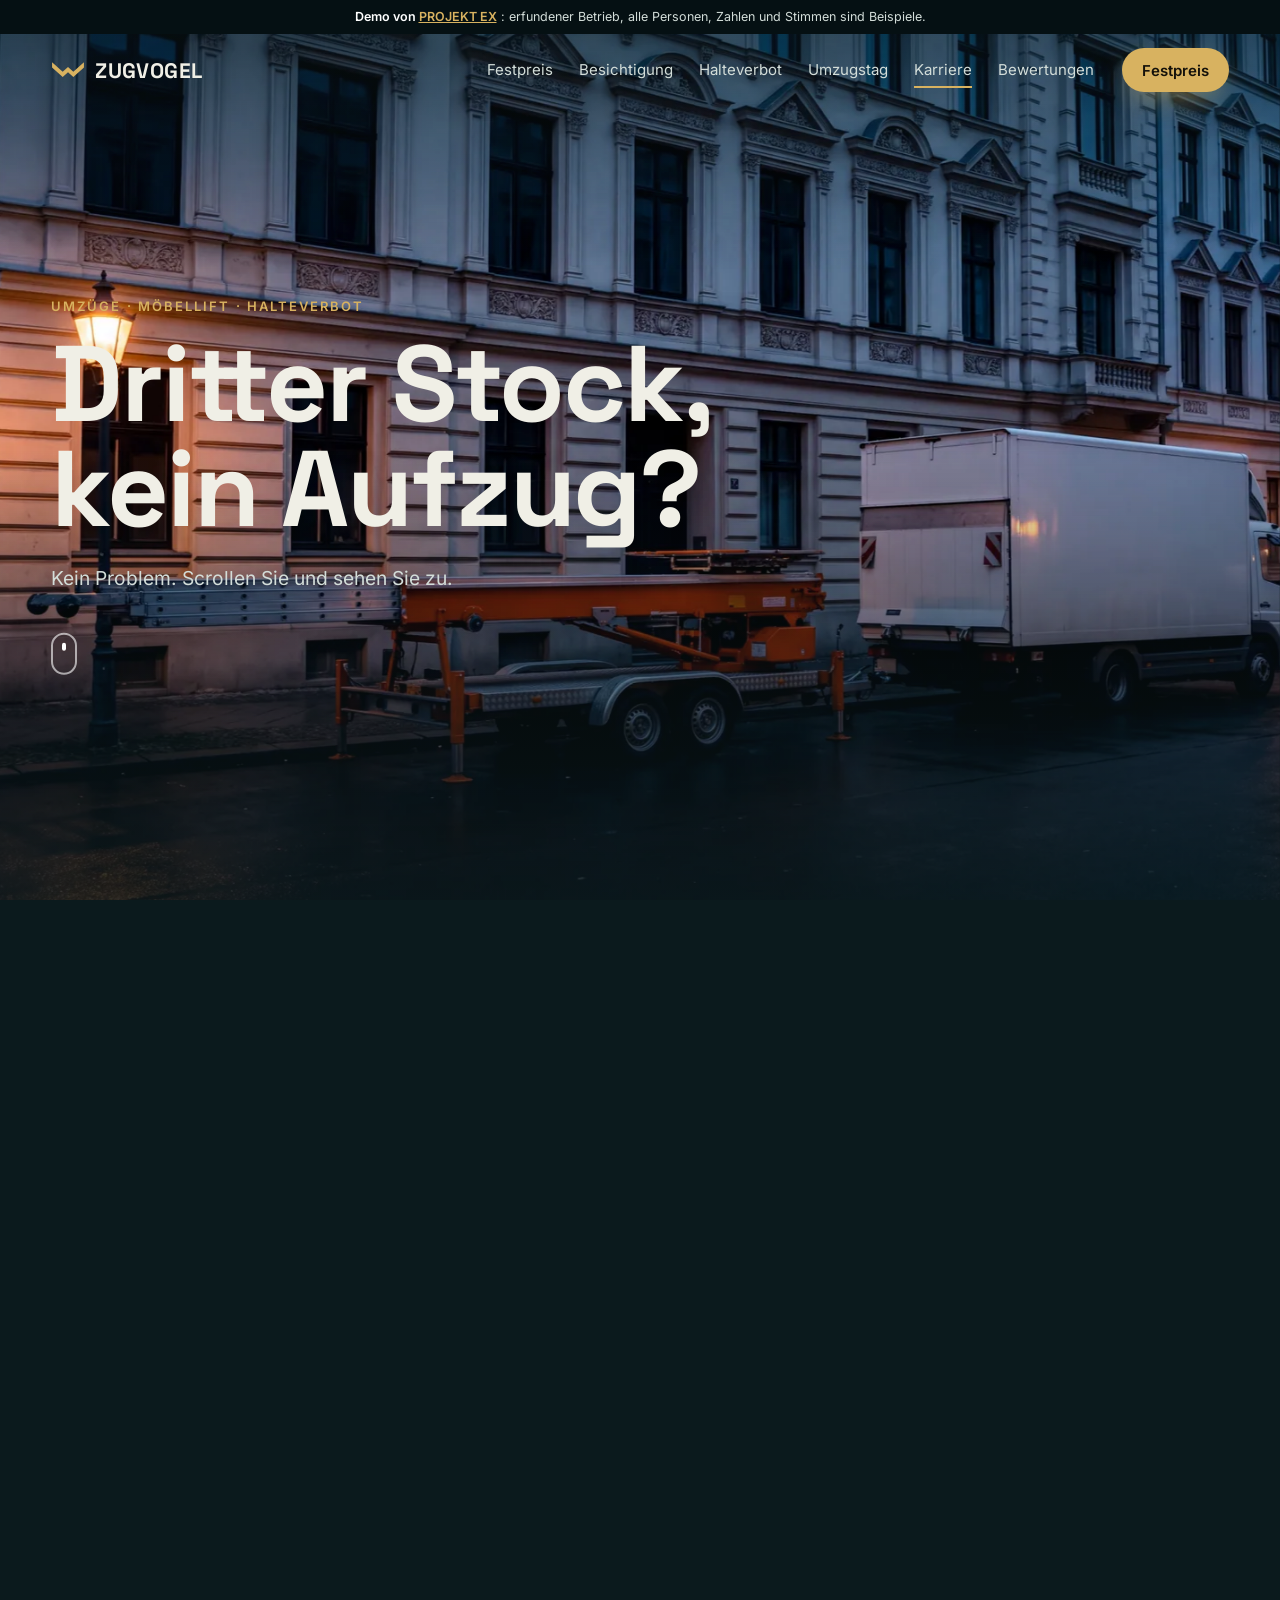
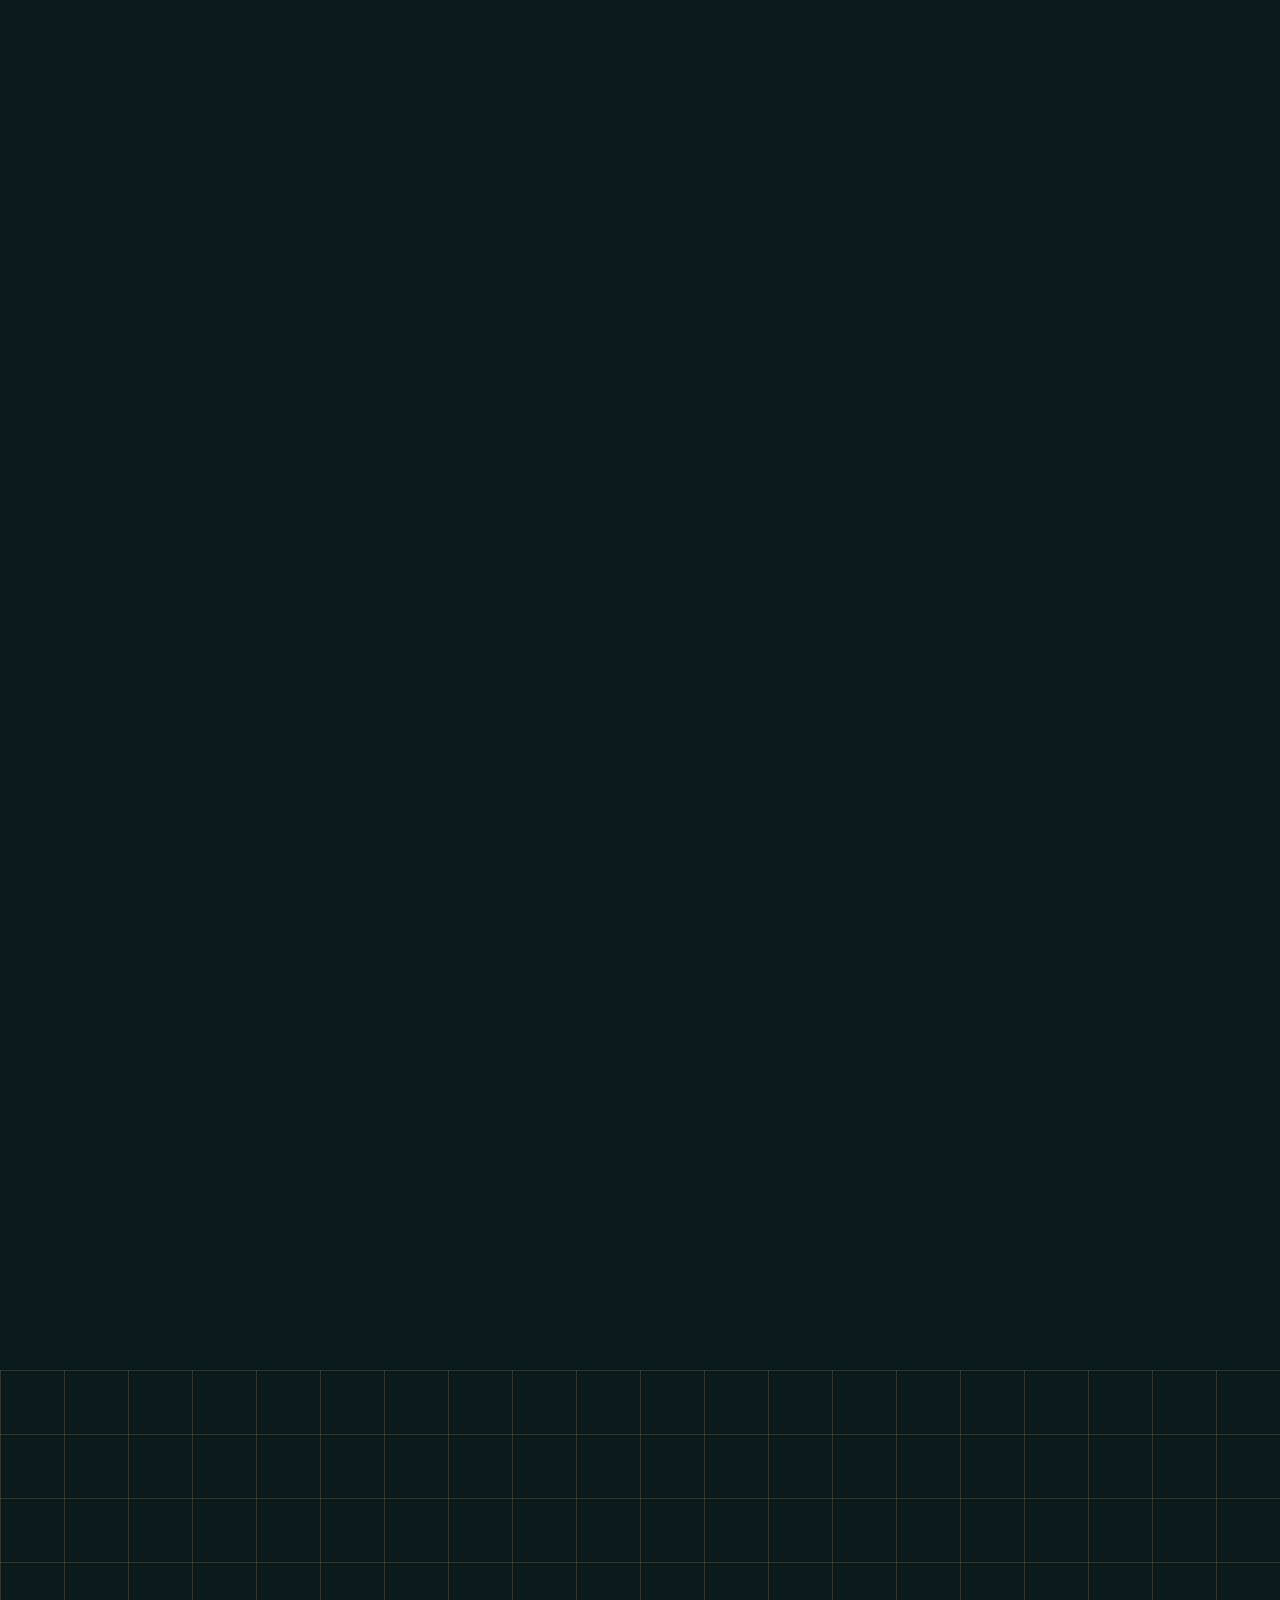
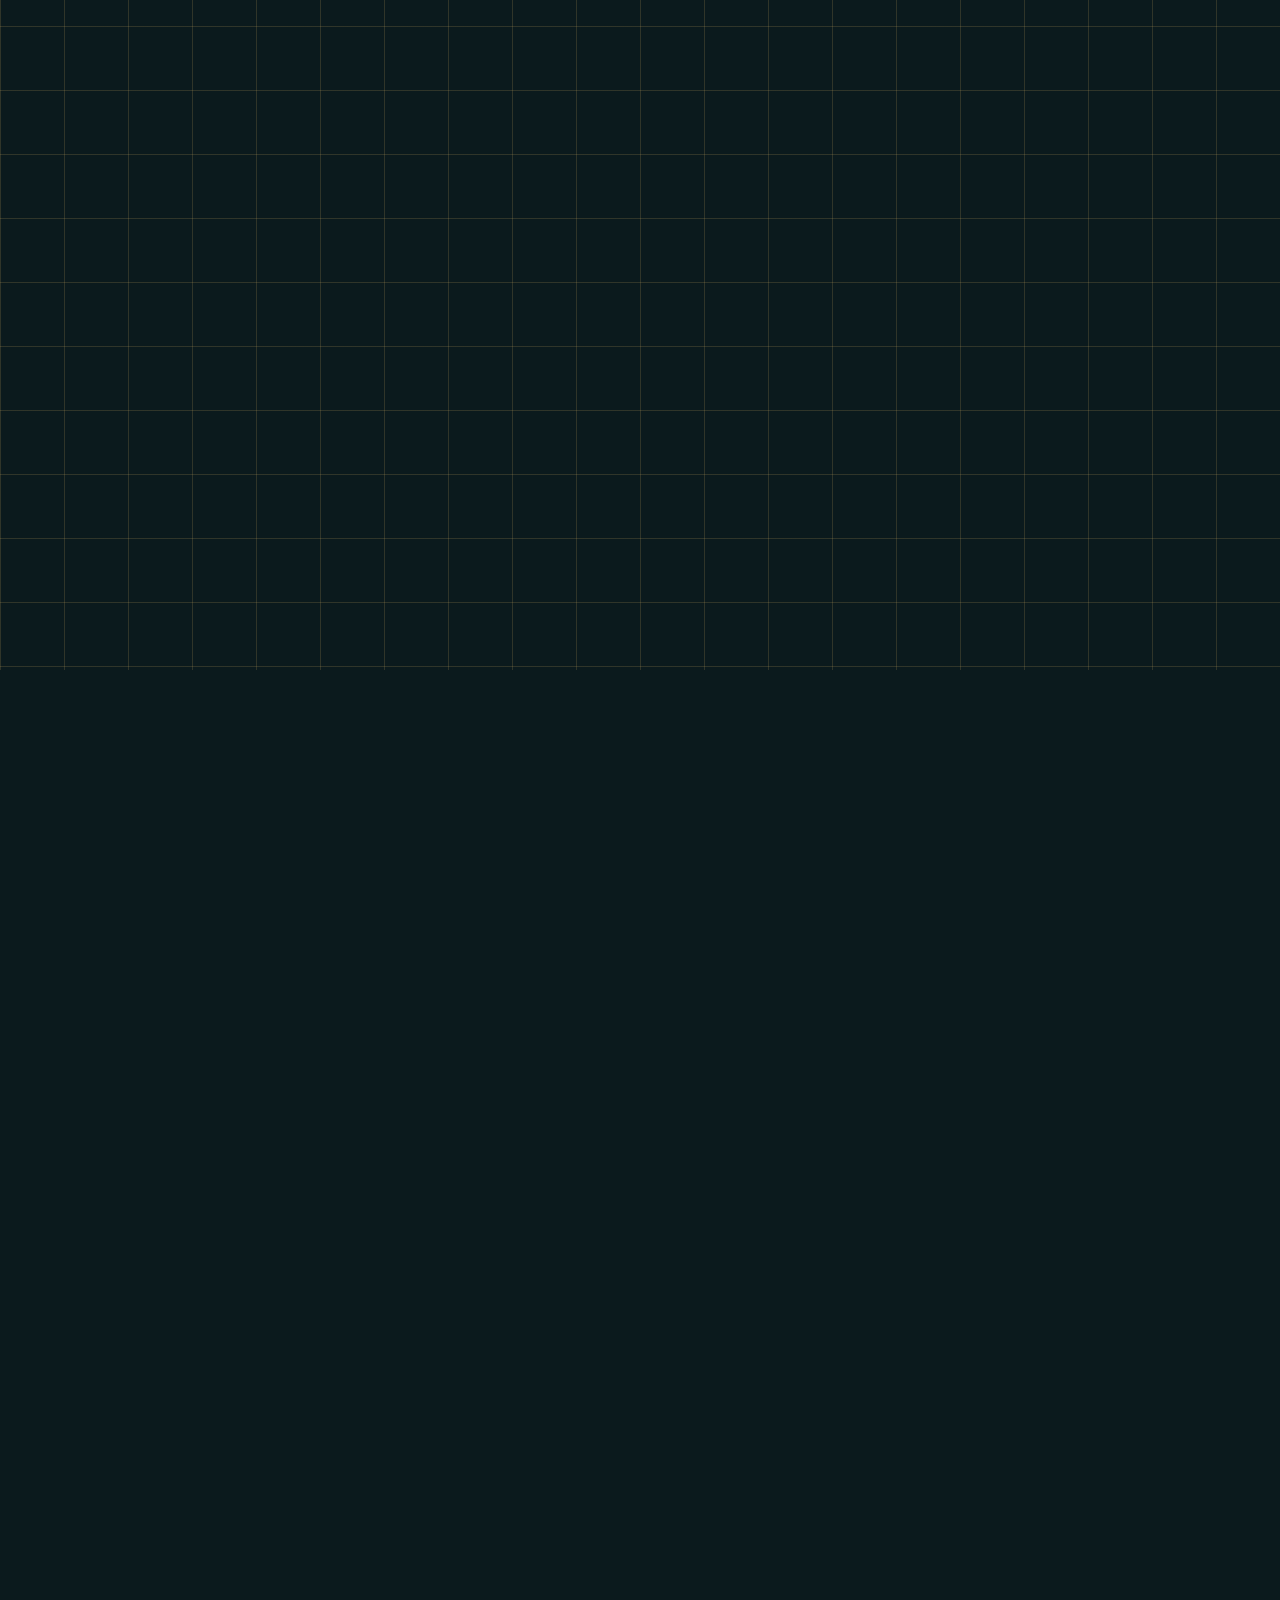
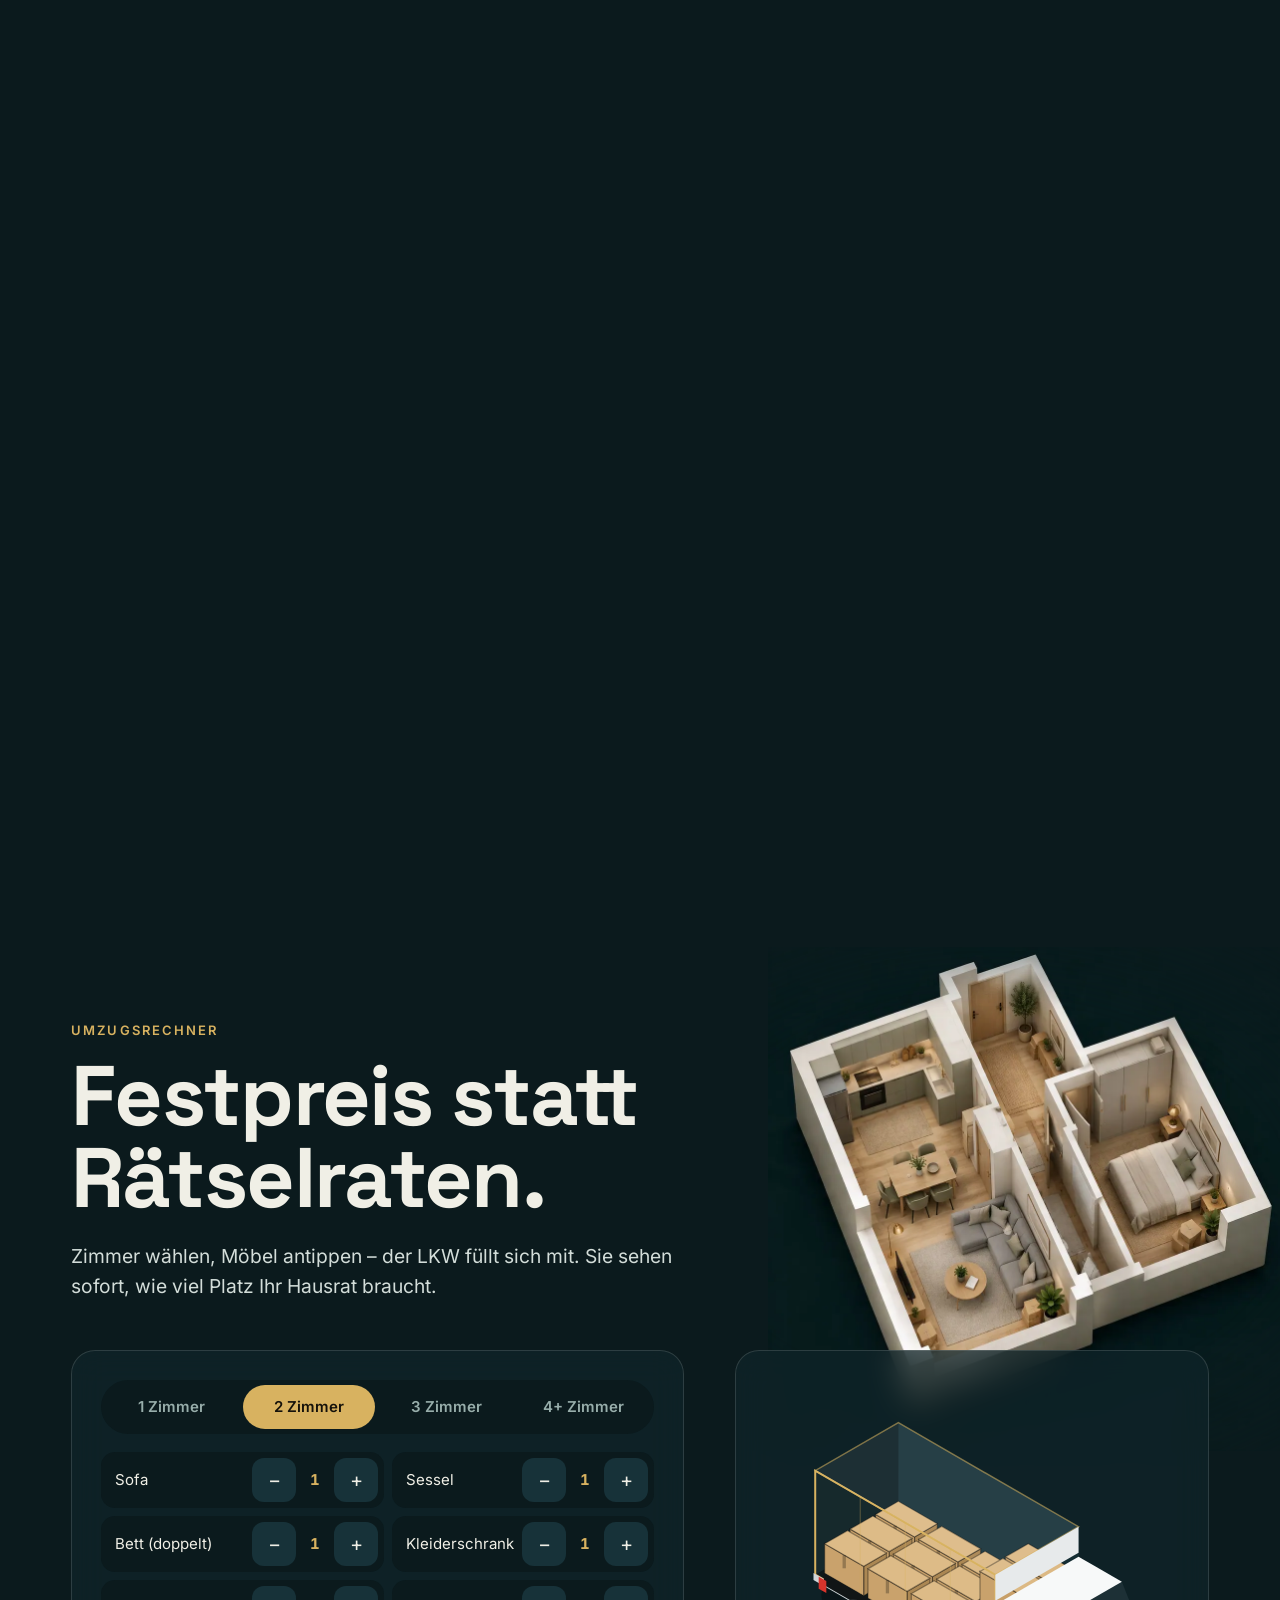
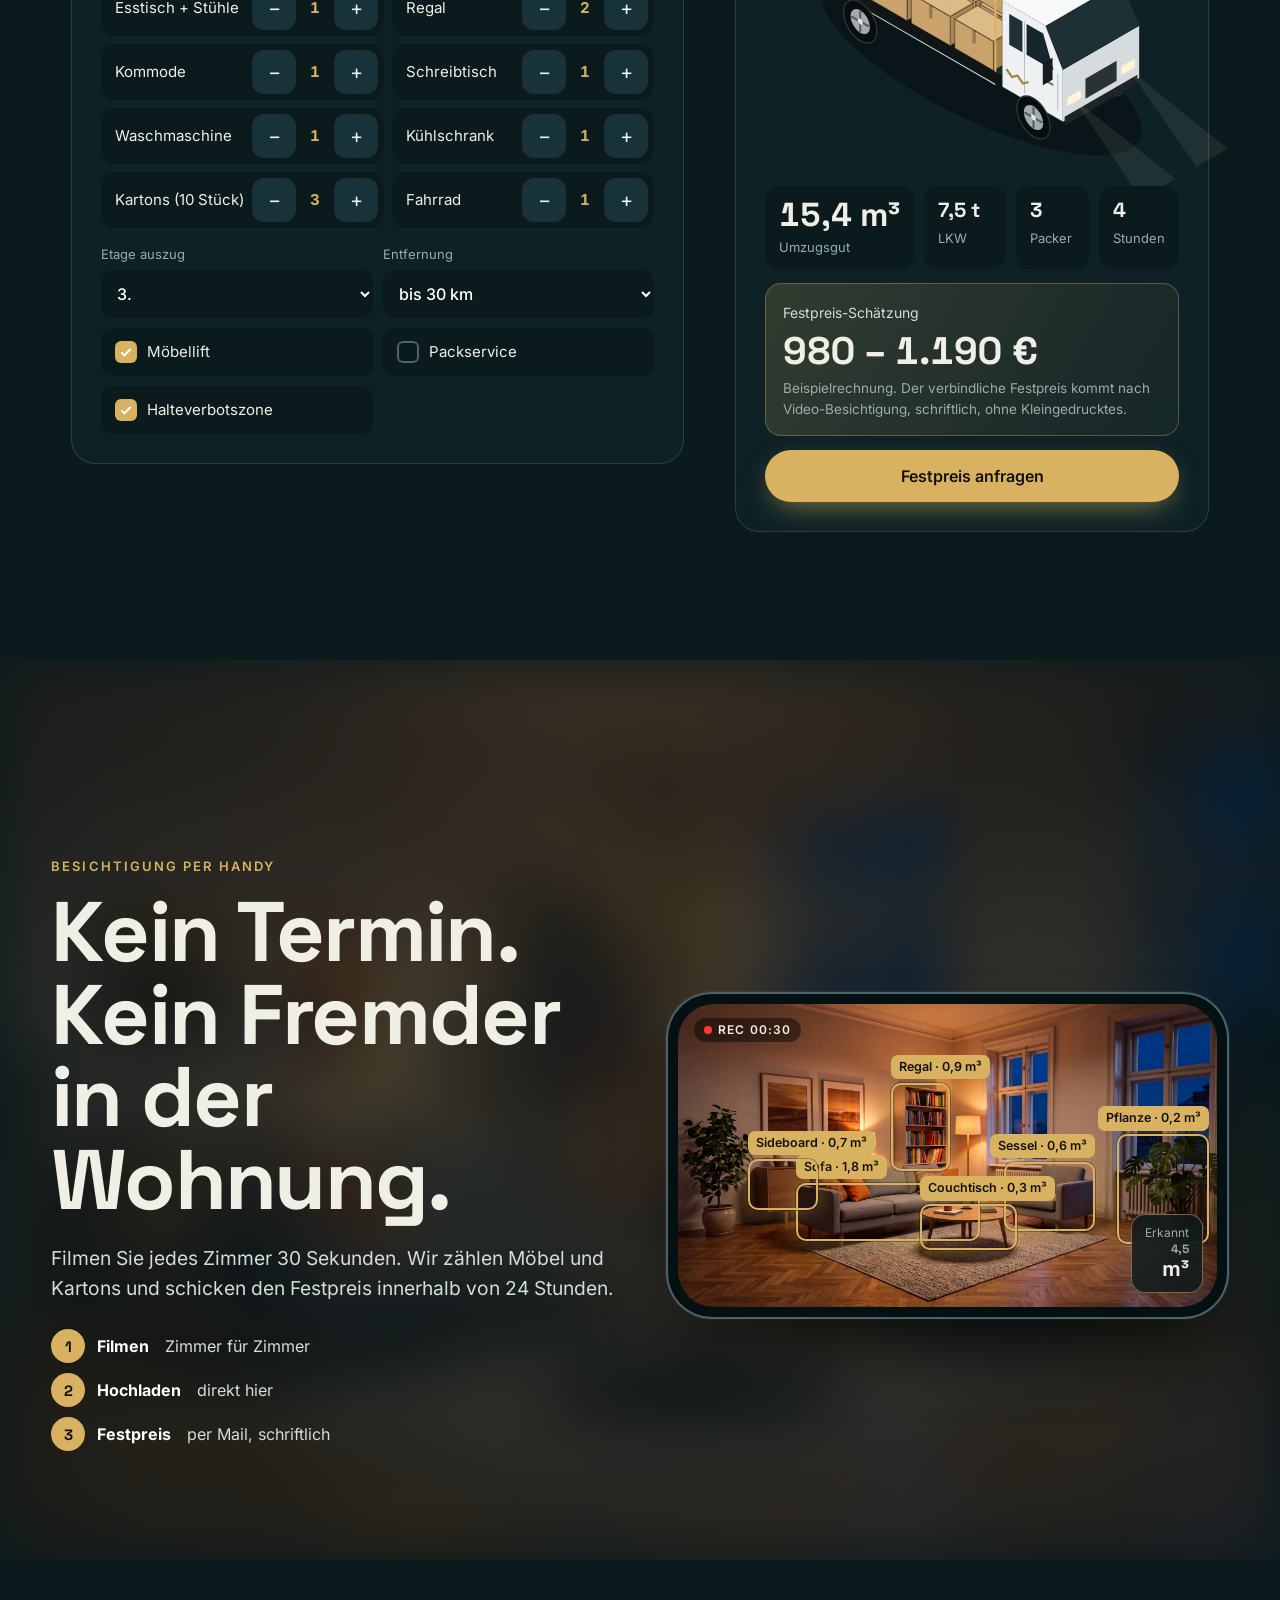
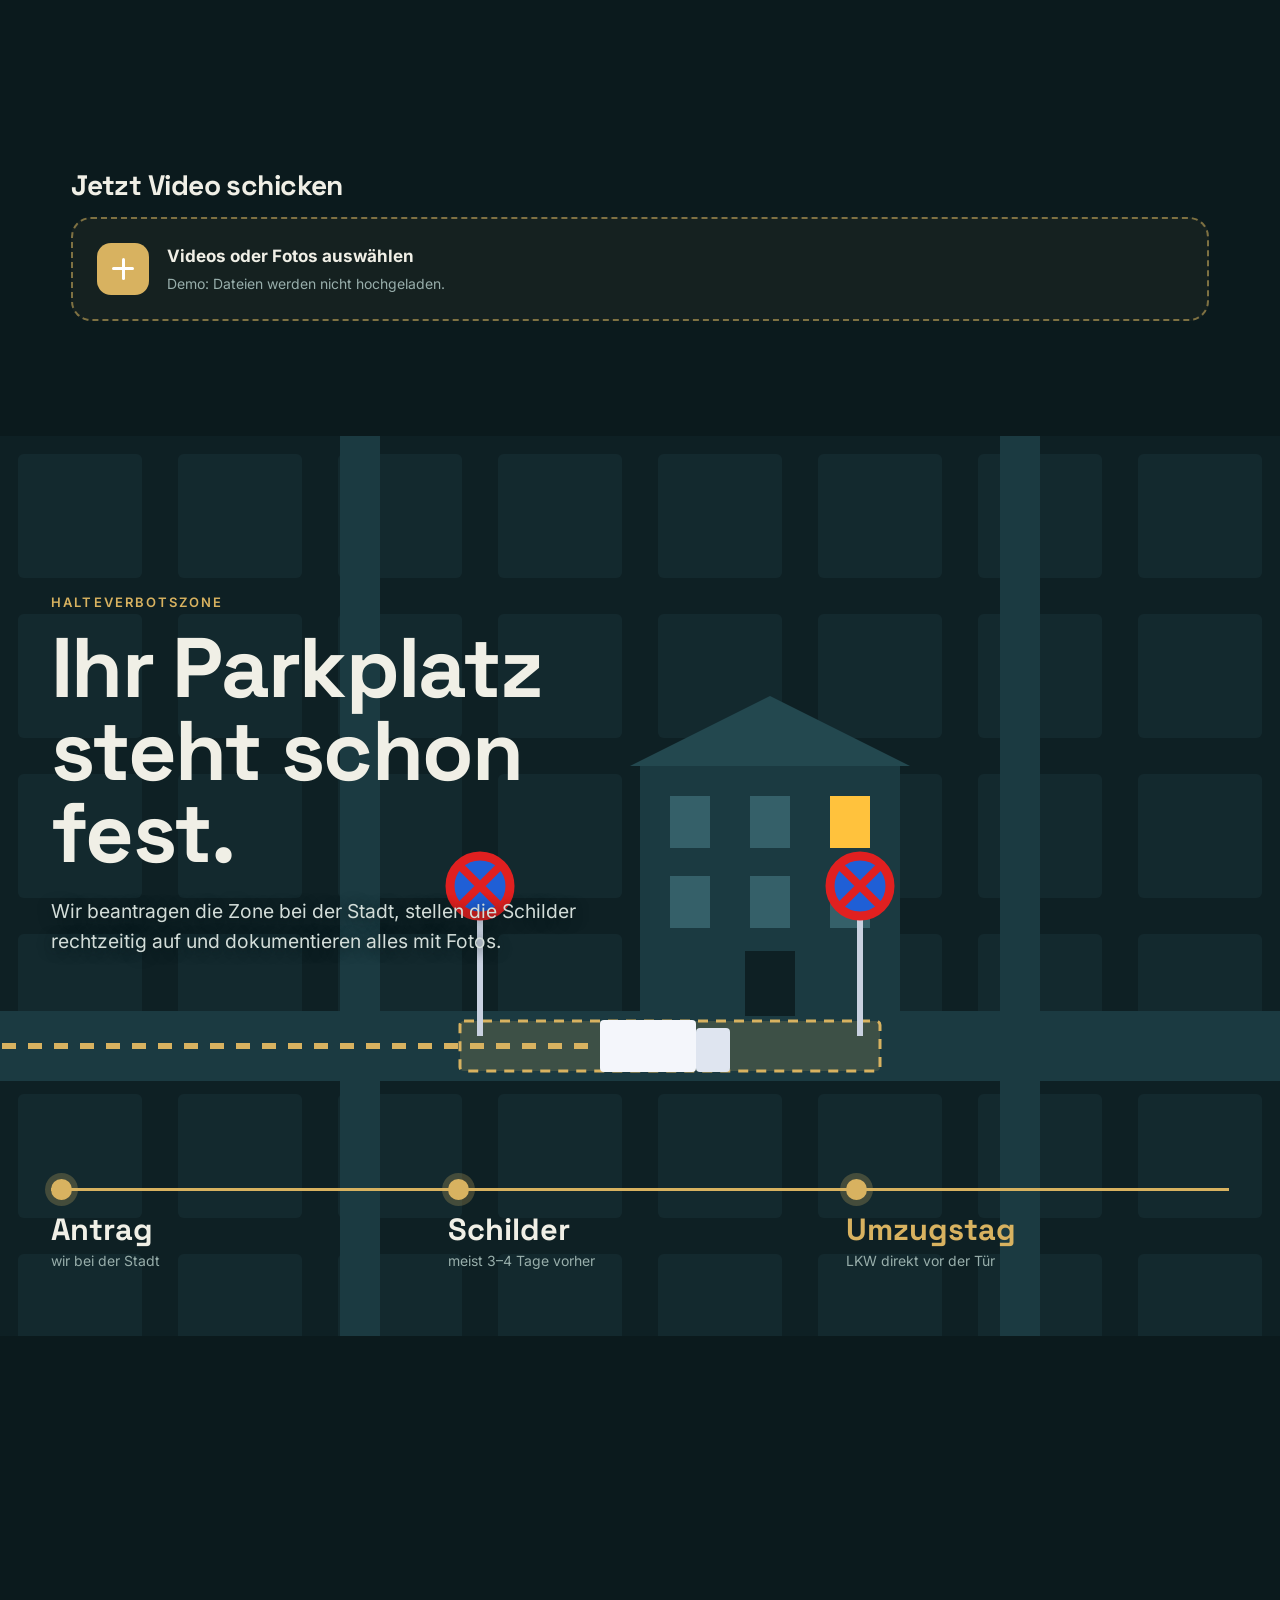
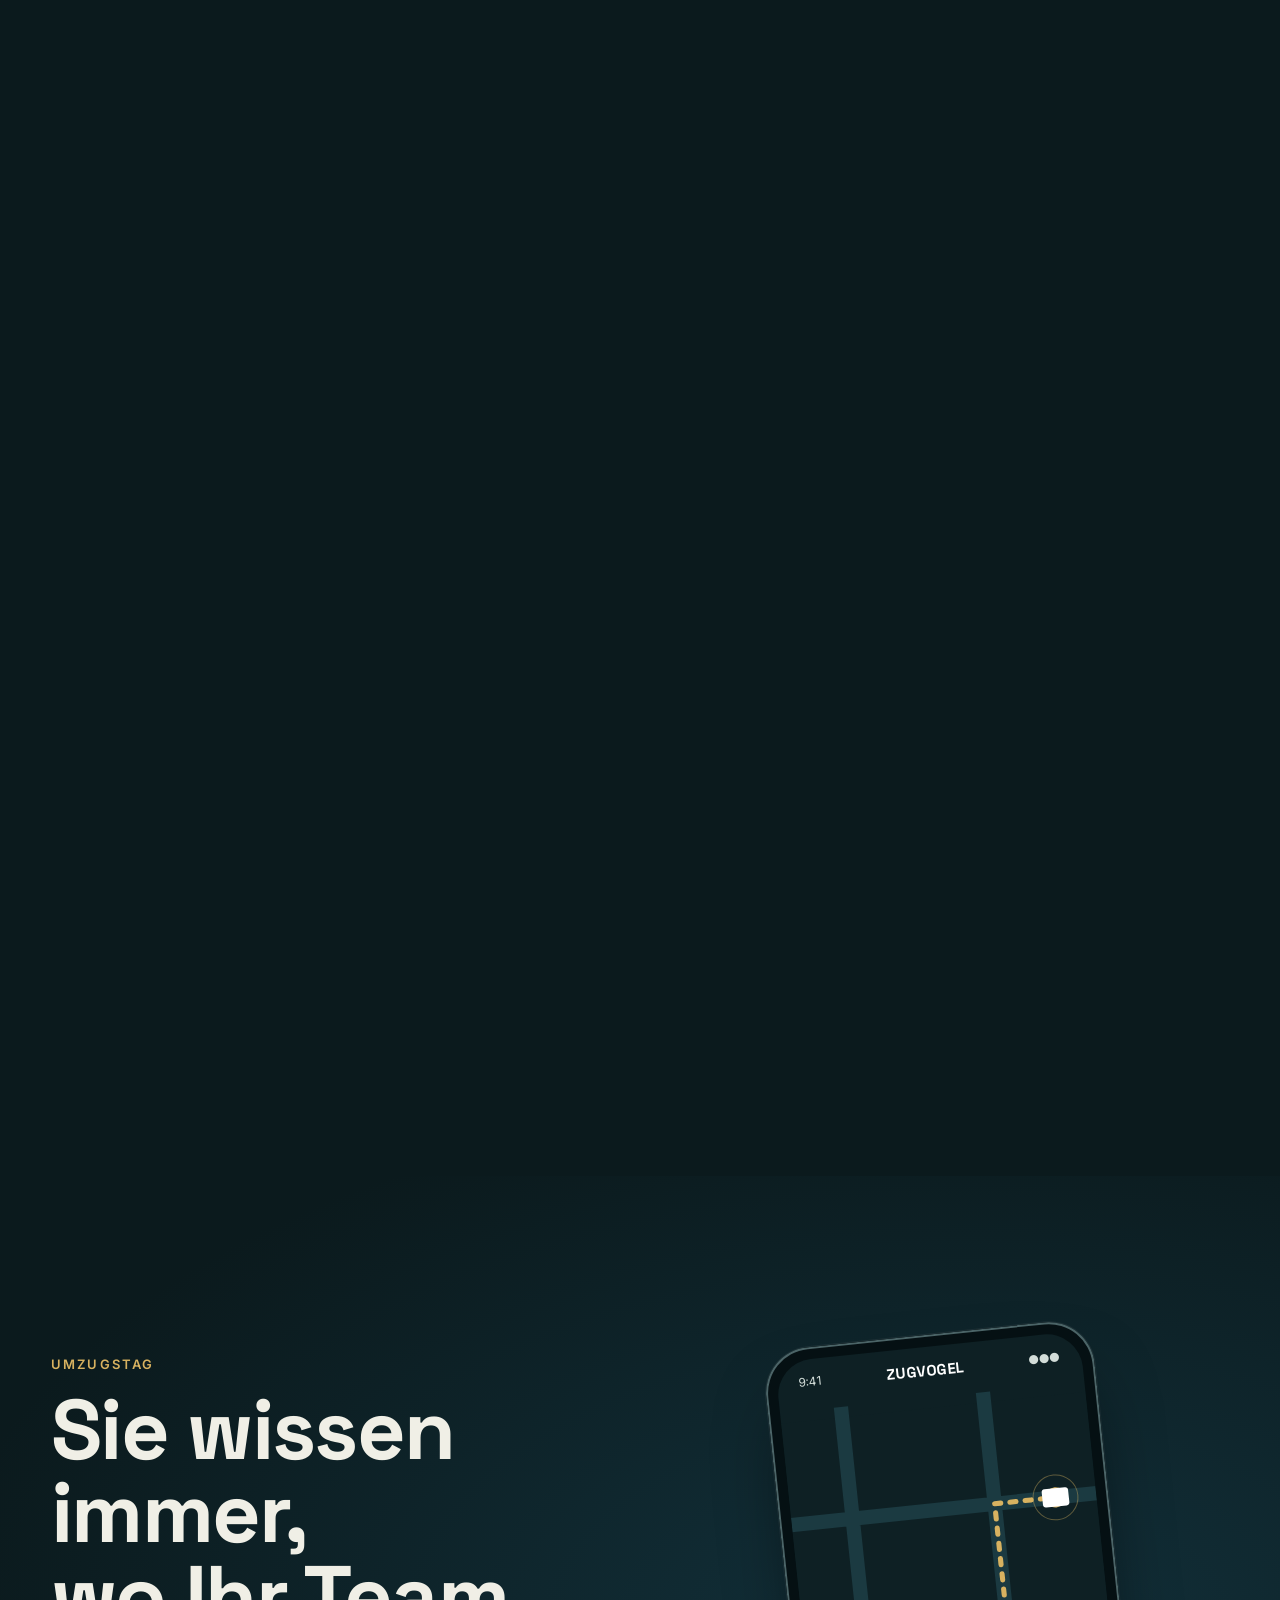
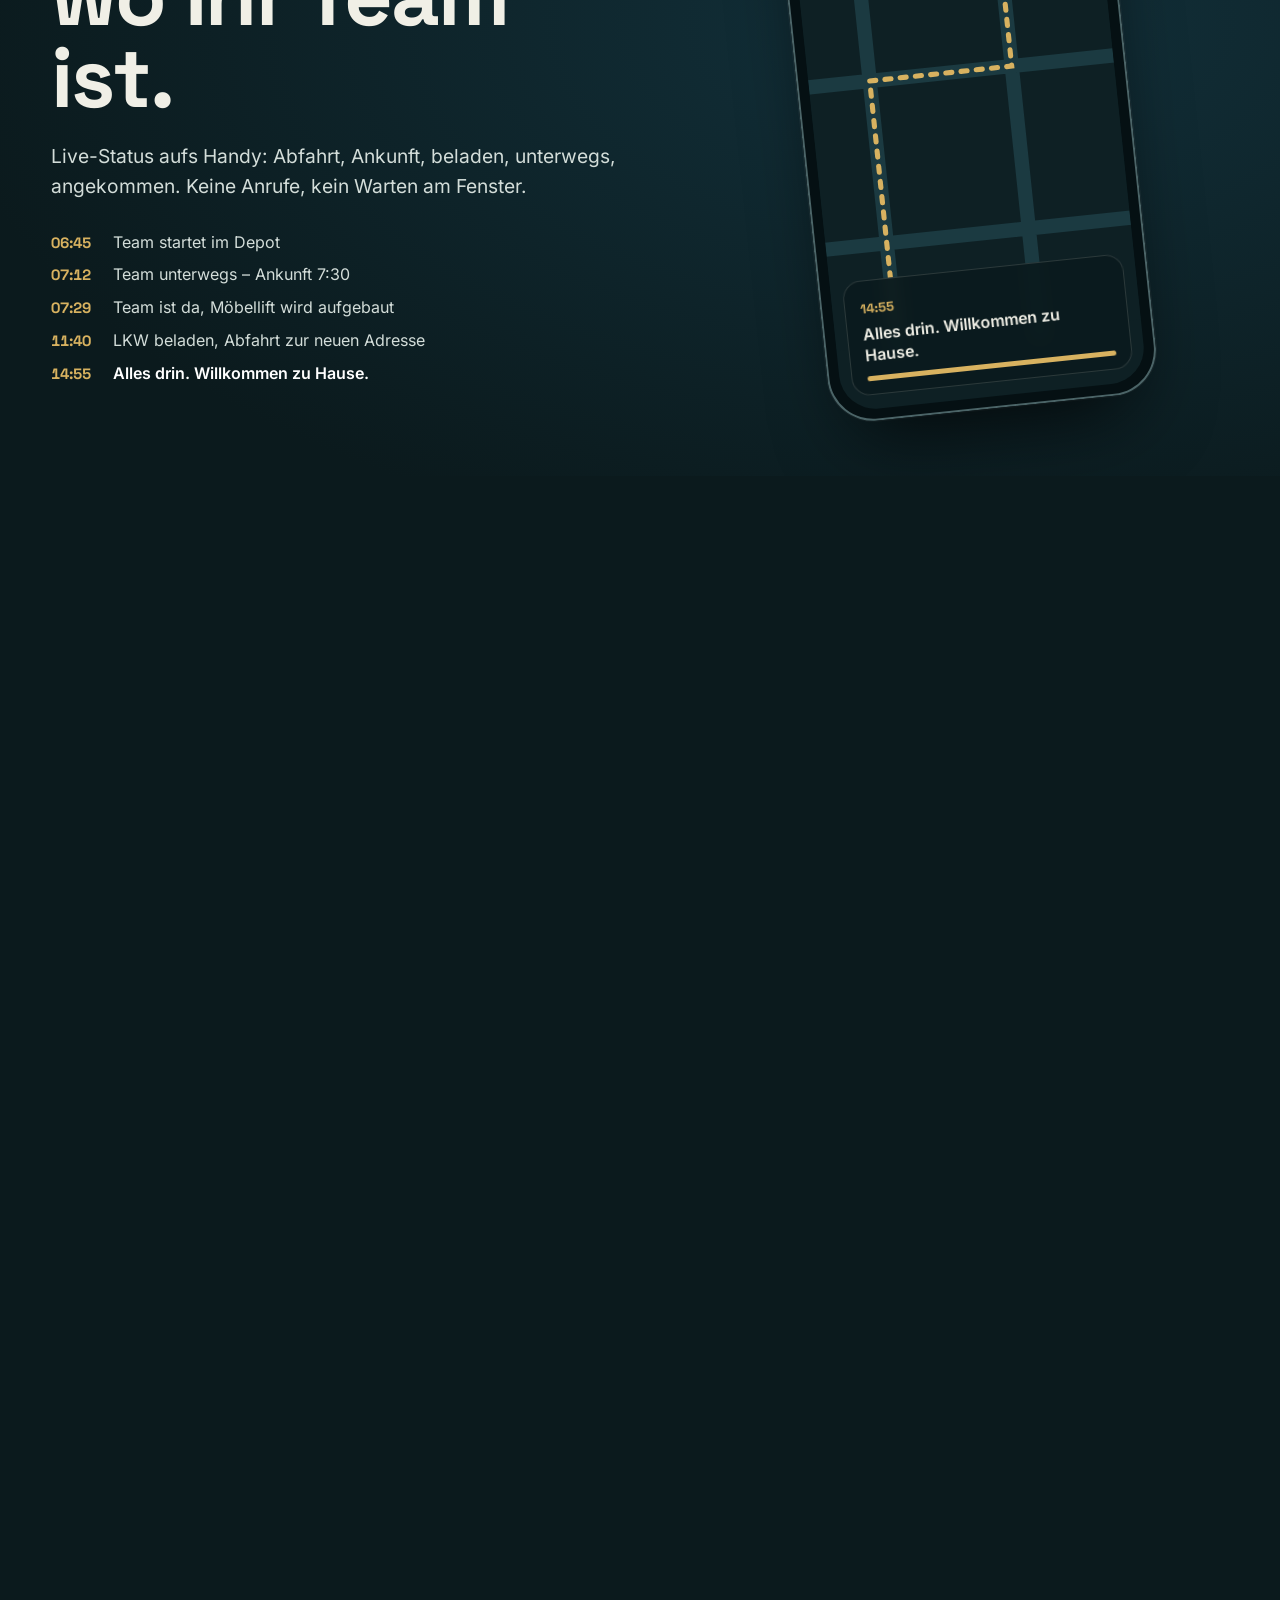
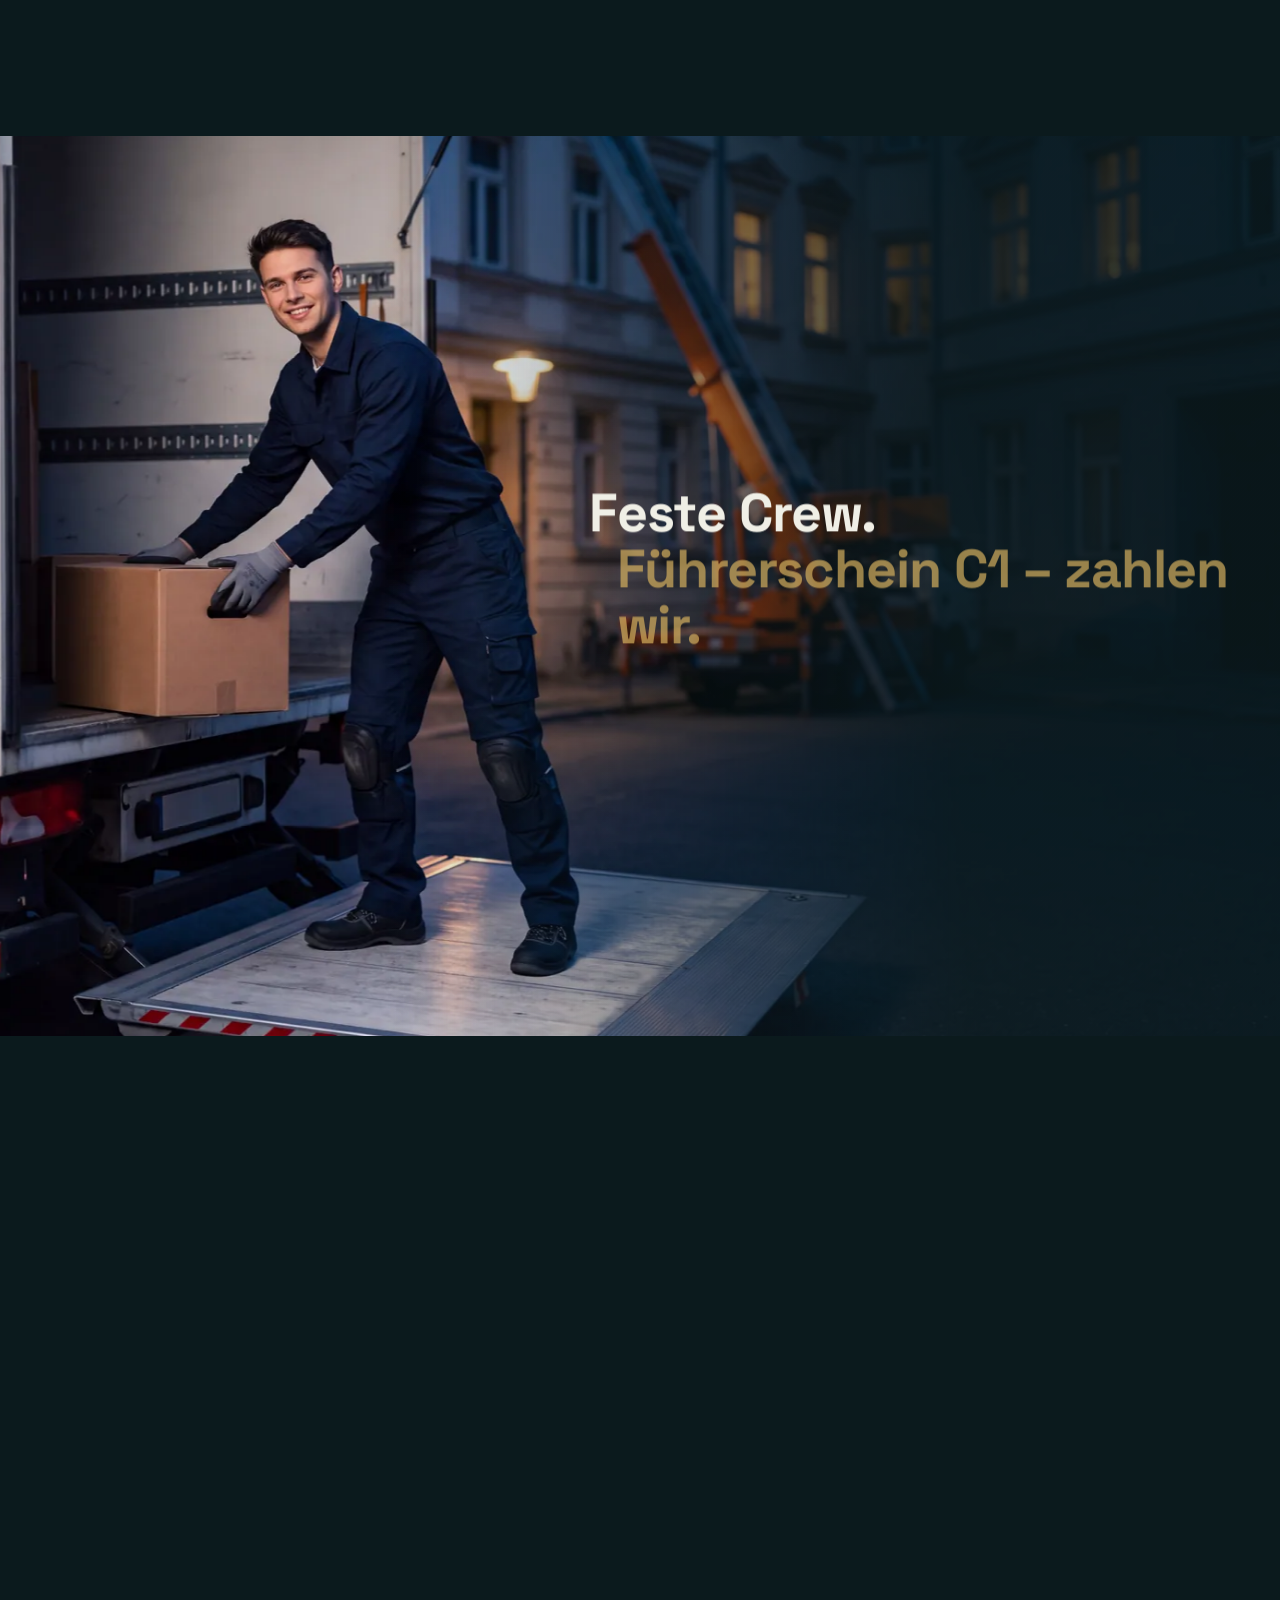
==== commit bba615c4: "Umzugsrechner: echter isometrischer 7,5-t-LKW mit Fahrerhaus, Licht, Rädern, fährt ins Bild, Kisten " ====
--- a/index.html
+++ b/index.html
@@ -92,16 +92,7 @@
         </div>
       </div>
       <div class="calc-out">
-        <svg class="truck" viewBox="0 0 520 300" aria-hidden="true">
-          <g class="t-body">
-            <path class="t-box" d="M60 210 L60 90 L300 40 L460 80 L460 200 L220 250 Z"/>
-            <path class="t-edge" d="M60 90 L220 130 L460 80 M220 130 L220 250"/>
-            <path class="t-cab" d="M8 225 L8 165 L28 140 L60 133 L60 212 Z"/>
-          </g>
-          <g id="fill"></g>
-          <path class="t-front" d="M60 210 L60 90 L220 130 L220 250 Z"/>
-          <circle class="wheel" cx="70" cy="236" r="16"/><circle class="wheel" cx="190" cy="262" r="16"/><circle class="wheel" cx="400" cy="214" r="16"/>
-        </svg>
+        <svg class="truck" id="truck" viewBox="-100 -140 310 300" aria-hidden="true"></svg>
         <div class="readout">
           <div><span class="big"><b id="m3">0</b> m³</span><small>Umzugsgut</small></div>
           <div><span class="mid" id="truckSize">7,5 t</span><small>LKW</small></div>
--- a/assets/css/style.css
+++ b/assets/css/style.css
@@ -131,15 +131,30 @@
 .chk input:checked+span::before{background:var(--or) url("data:image/svg+xml,%3Csvg xmlns='http://www.w3.org/2000/svg' viewBox='0 0 24 24'%3E%3Cpath d='M5 12.5l4.5 4.5L19 7.5' fill='none' stroke='%23fff' stroke-width='3'/%3E%3C/svg%3E") center/16px no-repeat;box-shadow:none}
 .chk input:focus-visible+span::before{outline:2px solid var(--or);outline-offset:3px}
 .truck{width:100%;height:auto;margin:0 auto 6px;overflow:visible}
-.t-box{fill:var(--mid);stroke:rgba(255,255,255,.18);stroke-width:2}
-.t-edge{fill:none;stroke:rgba(255,255,255,.12);stroke-width:2}
-.t-cab{fill:#e9edf5}
-.t-front{fill:rgb(var(--bg3-rgb) / .15);stroke:var(--or);stroke-width:2.5}
-.wheel{fill:var(--deep);stroke:var(--line2);stroke-width:5}
-#fill rect,#fill path{transition:opacity .35s,transform .45s cubic-bezier(.2,.9,.3,1.3)}
-.box-f{fill:var(--or);stroke:var(--bg);stroke-width:1.5}
-.box-t{fill:var(--or2);stroke:var(--bg);stroke-width:1.5}
-.box-s{fill:var(--or3);stroke:var(--bg);stroke-width:1.5}
+.t-shadow{fill:#000;opacity:.35}
+.tyre{fill:#0a0d0e;stroke:#2a3133;stroke-width:1.5}
+.rim{fill:#a3abae}.wh.far .rim{fill:#3a4245}.wh.far .tyre{fill:#050707}
+.spoke{stroke:#525b5e;stroke-width:2;fill:none}.hub{fill:#e3e7e9}
+.t-floor{fill:var(--deep)}
+.t-wall{fill:var(--bg3)}.t-wall2{fill:var(--mid)}
+.t-glass{fill:rgb(var(--ink-rgb) / .035);stroke:var(--or);stroke-width:2}
+.t-rib{stroke:rgb(var(--or-rgb) / .3);stroke-width:1.2;fill:none}
+.t-roof{fill:rgb(var(--ink-rgb) / .07);stroke:rgb(var(--or-rgb) / .55);stroke-width:1.5}
+.t-front{fill:#e7eaeb}
+.t-chassis{fill:#111516}.t-rail{fill:#cfd5d7}.t-light-r{fill:#d8342c}
+.cab-side{fill:#eef1f2;stroke:rgb(0 0 0 / .22);stroke-width:1}
+.cab-win{fill:#16262c}.cab-win.dim{fill:#1f3138}
+.cab-line{stroke:rgb(0 0 0 / .22);stroke-width:1;fill:none}
+.cab-handle{fill:#69737a}
+.cab-logo{stroke:var(--or3);stroke-width:2.2;fill:none;stroke-linejoin:round}
+.cab-front{fill:#d6dbdd}.cab-bumper{fill:#1e2426}.cab-grille{fill:#2a3235}.cab-lamp{fill:#fff4d6}
+.cab-wind{fill:#1d3036}.cab-roof{fill:#f7f9f9}.cab-mirror{fill:#171c1e}
+.t-beam{fill:rgb(255 240 200 / .08)}
+#fill > g{transition:opacity .35s,transform .5s cubic-bezier(.2,.9,.3,1.25)}
+.box-f{fill:#c79f68;stroke:rgb(0 0 0 / .35);stroke-width:1}
+.box-t{fill:#dcb984;stroke:rgb(0 0 0 / .35);stroke-width:1}
+.box-s{fill:#a8834e;stroke:rgb(0 0 0 / .35);stroke-width:1}
+.box-tape{stroke:rgb(0 0 0 / .28);stroke-width:2.5;fill:none}
 .readout{display:grid;grid-template-columns:1.6fr 1fr .9fr .9fr;gap:10px;margin-top:6px}
 .readout .big,.readout .mid{white-space:nowrap}
 .readout div{background:var(--bg);border-radius:14px;padding:12px 14px}
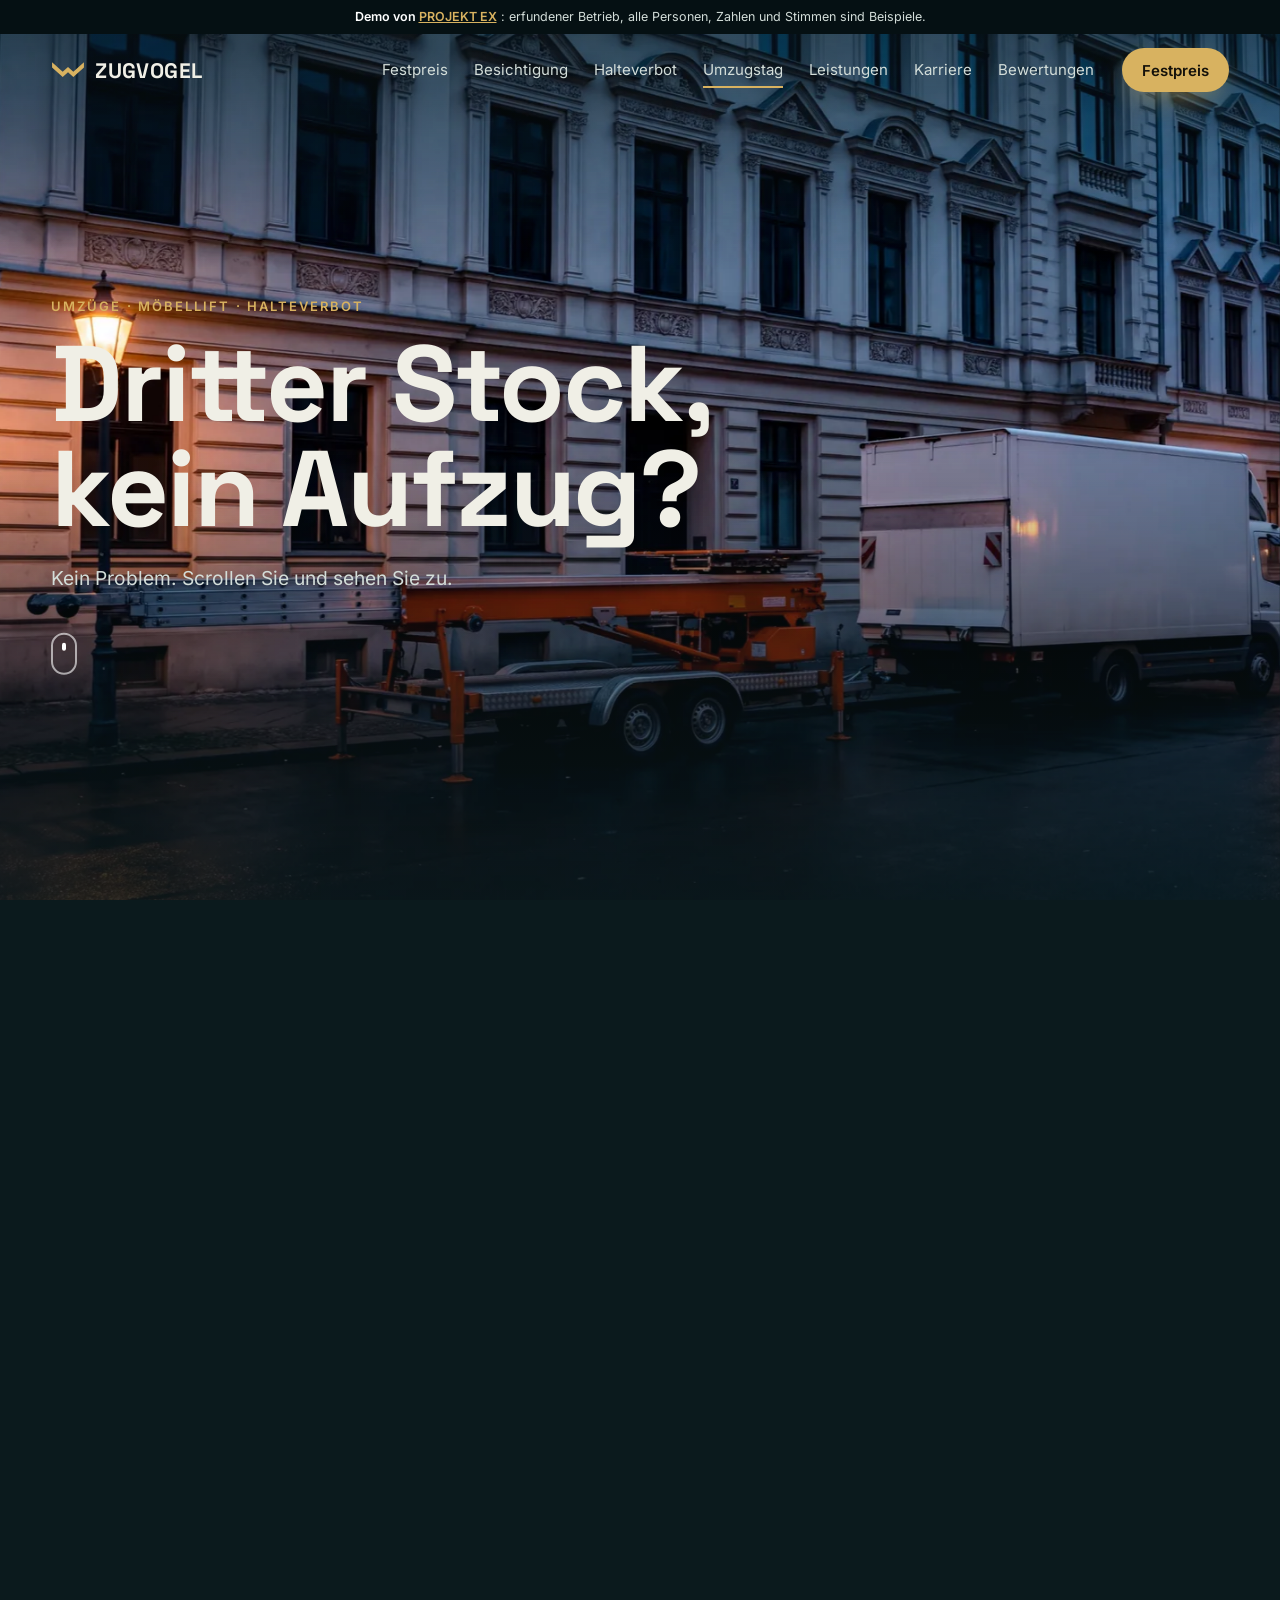
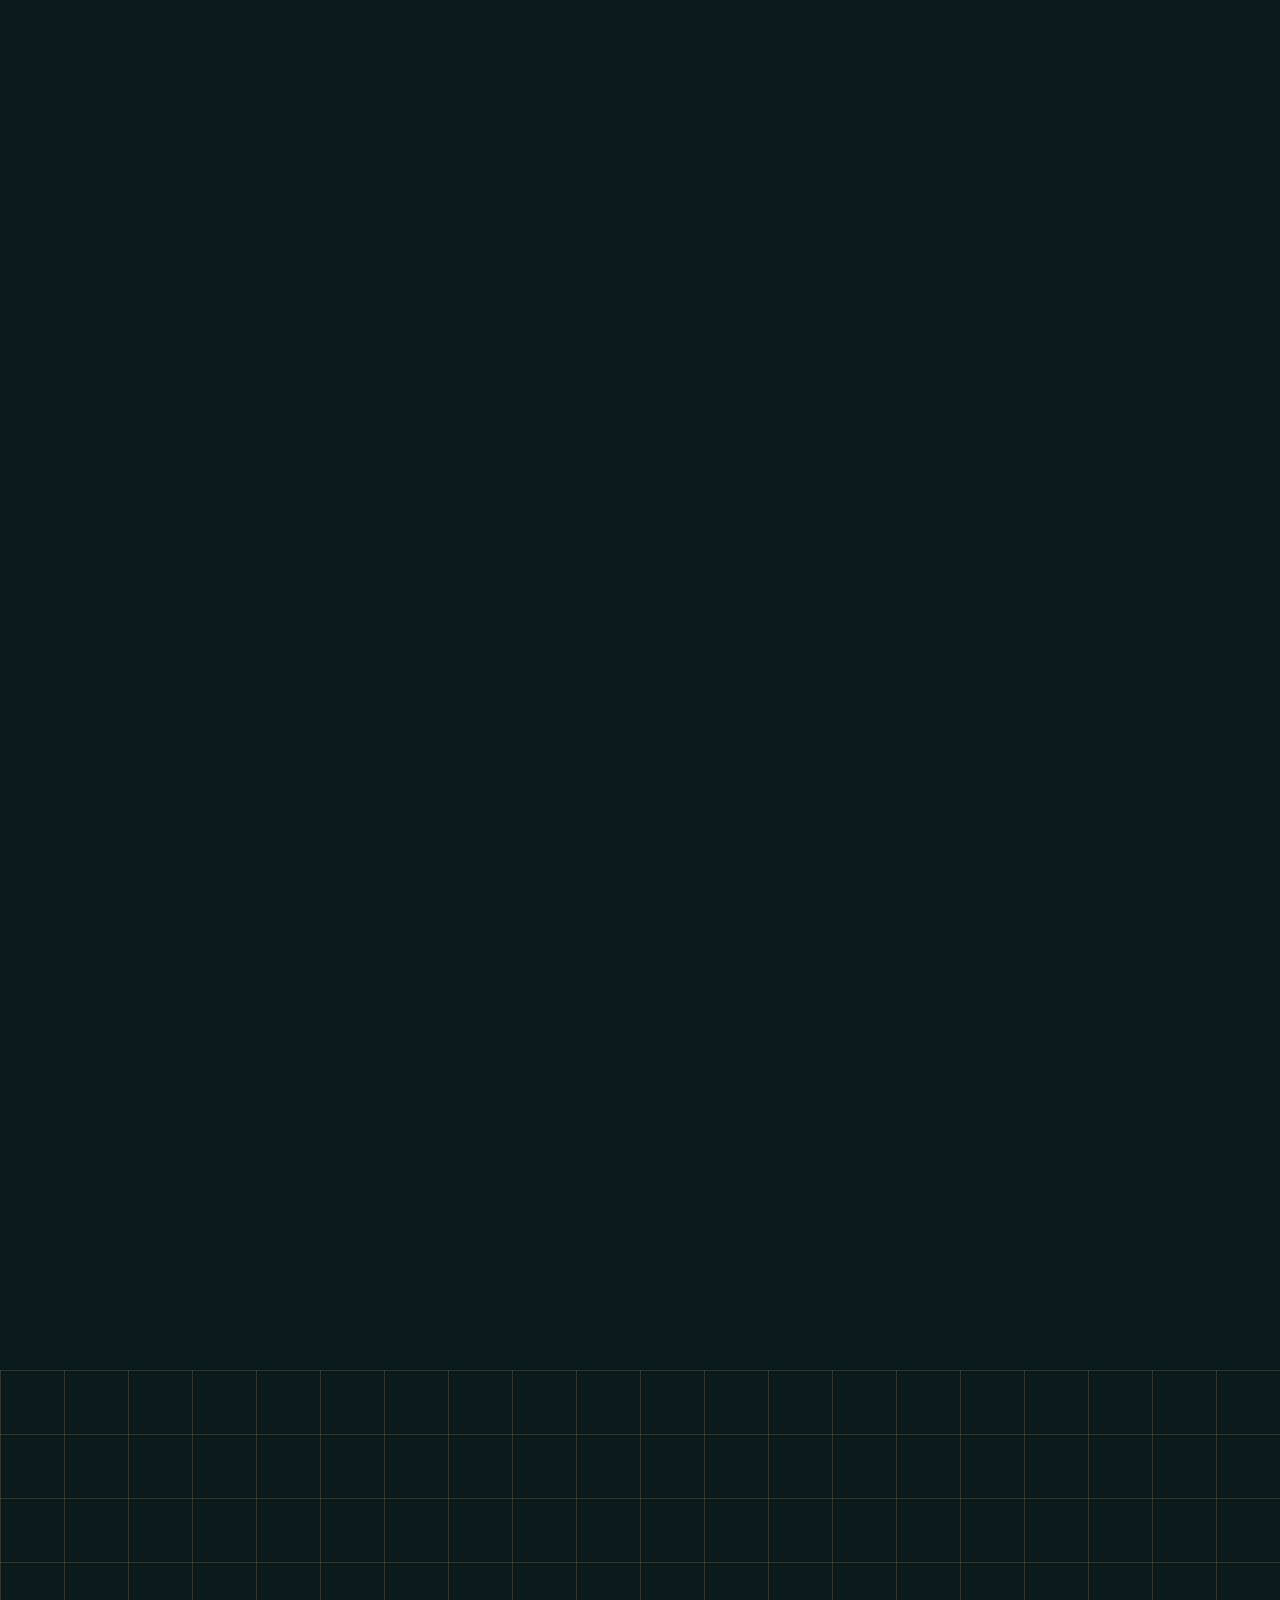
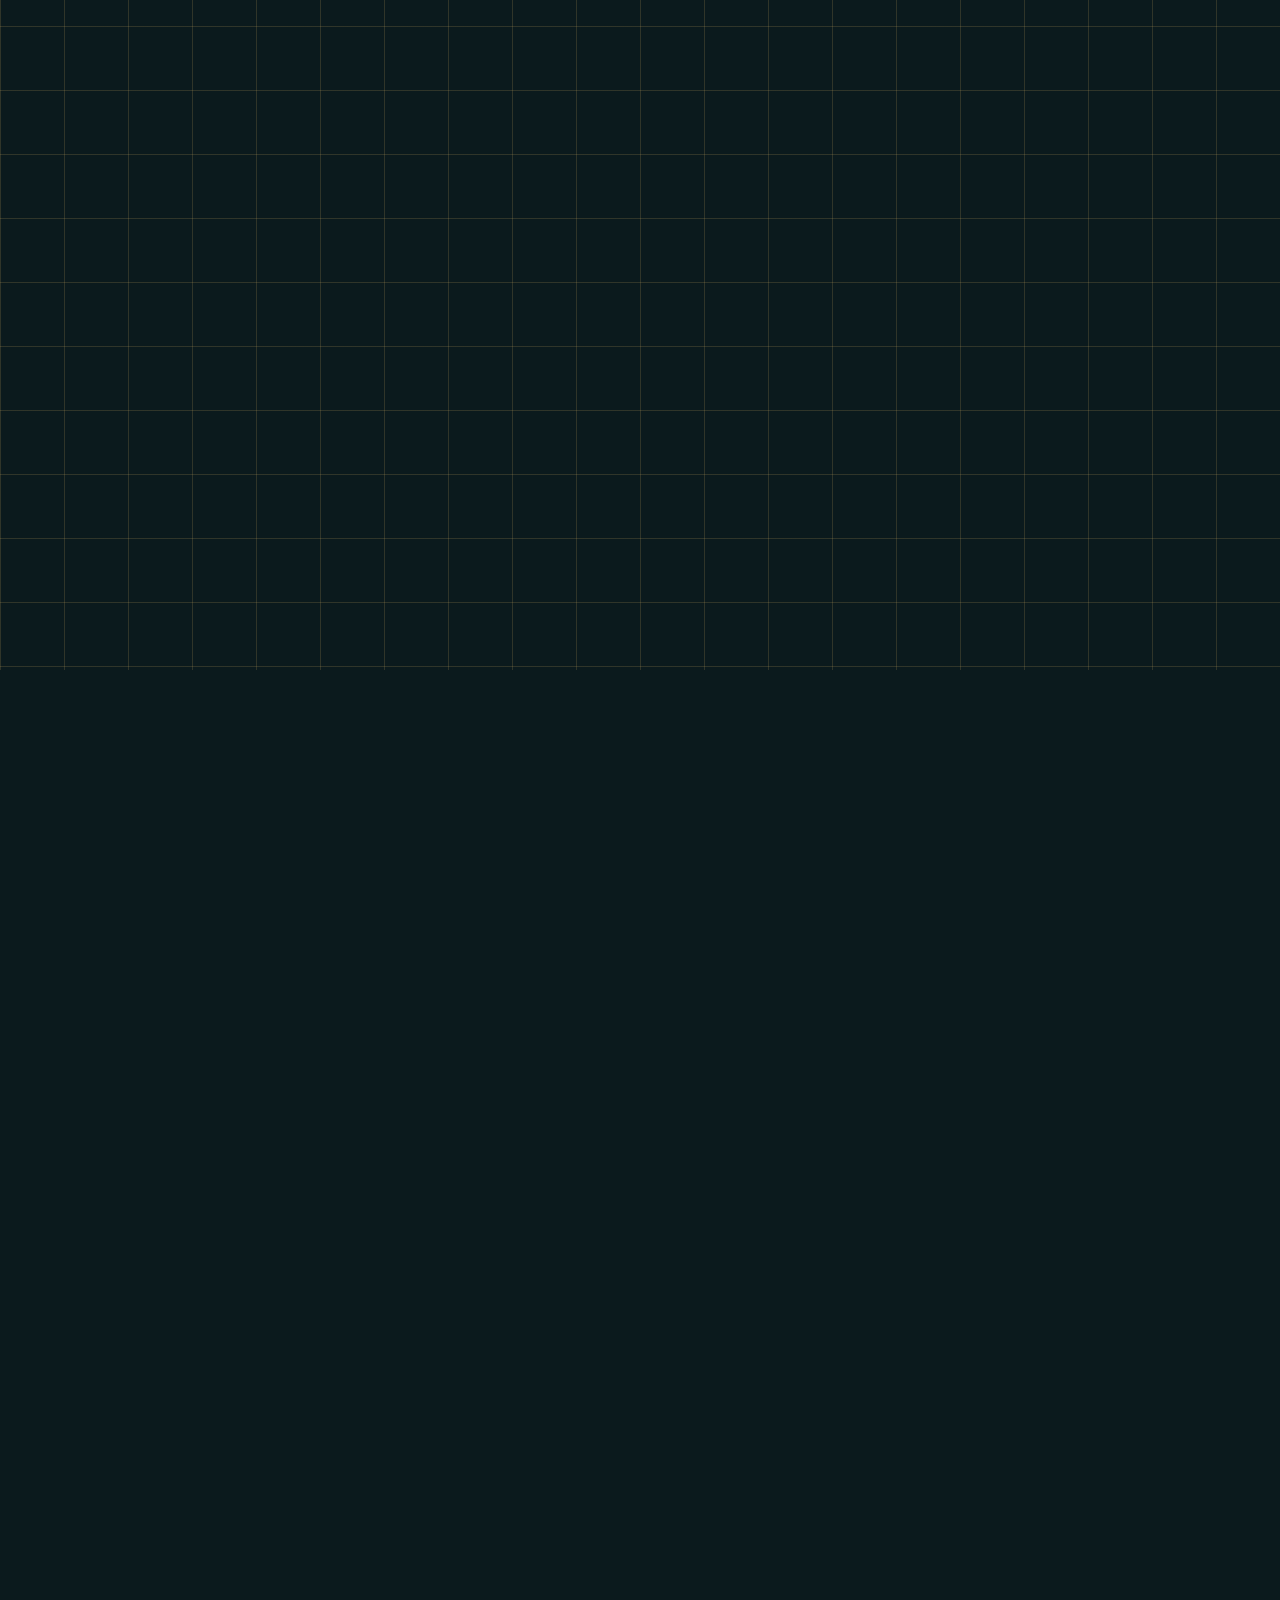
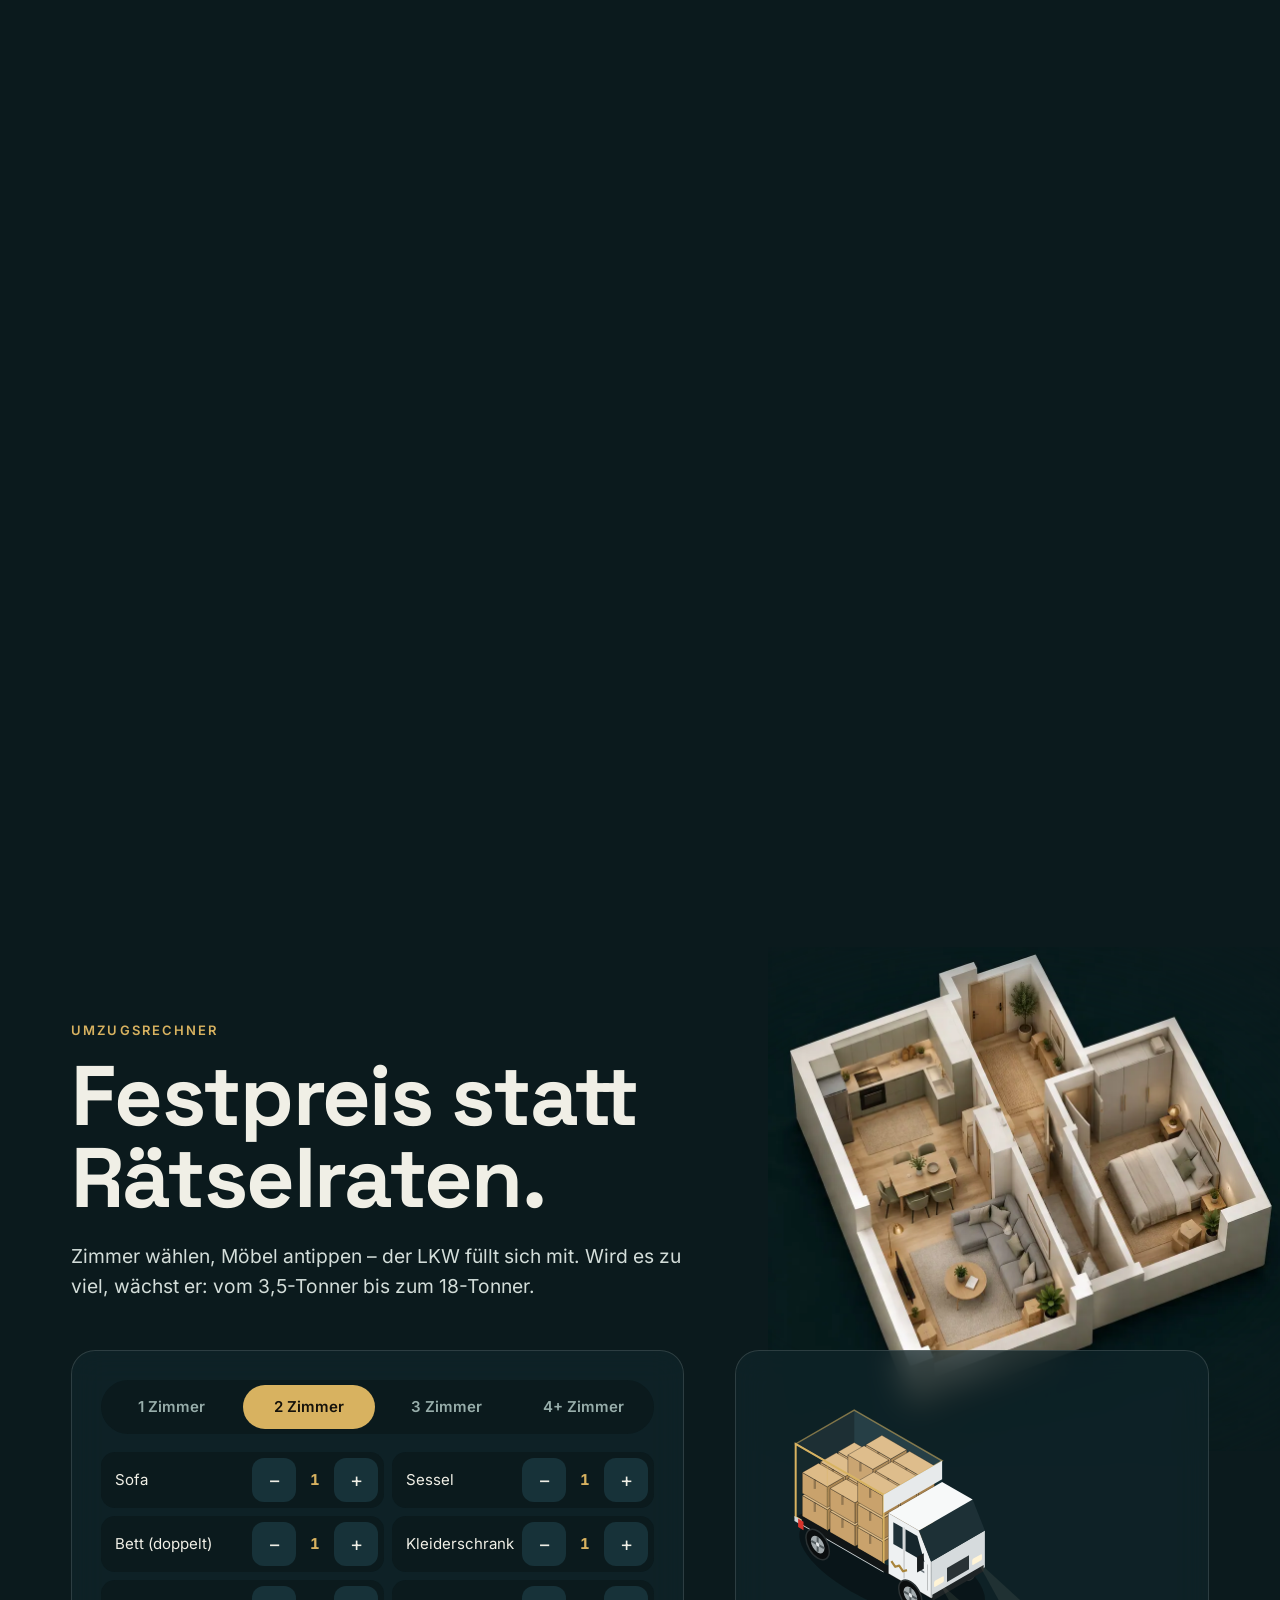
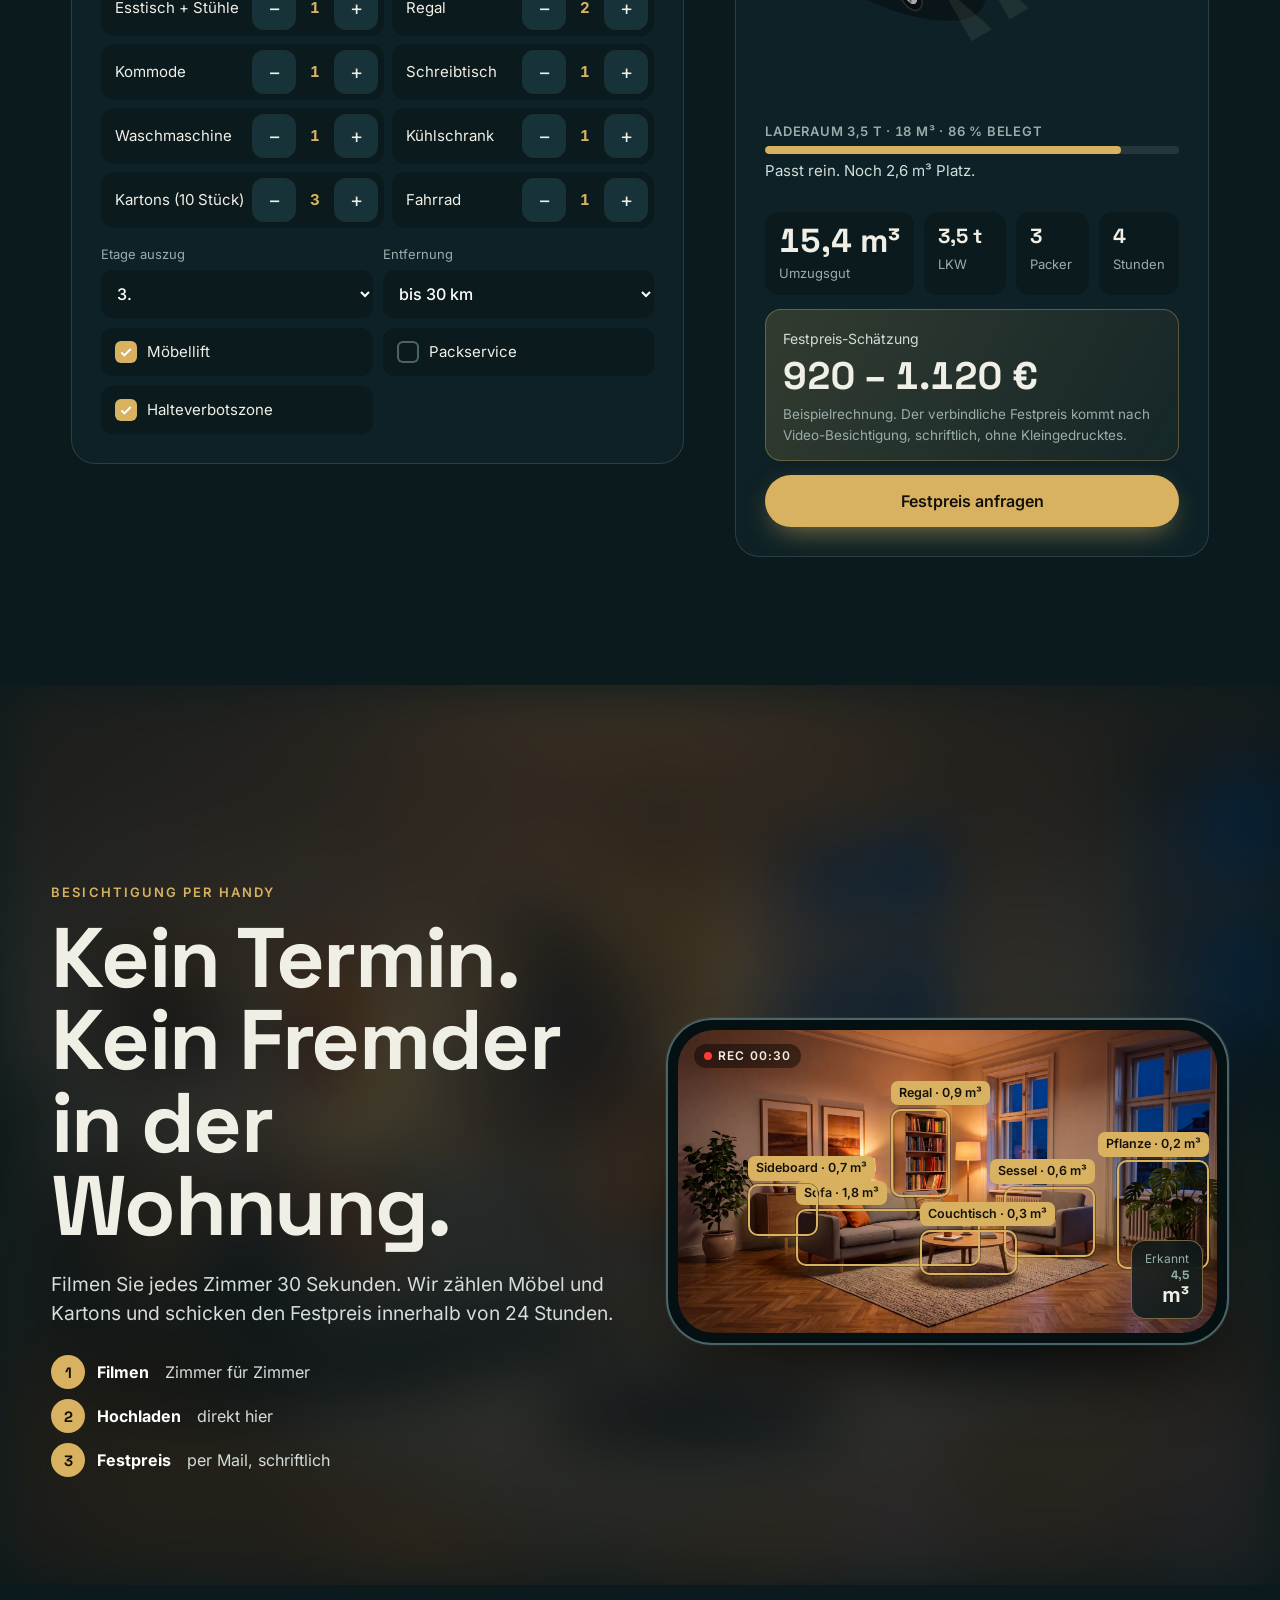
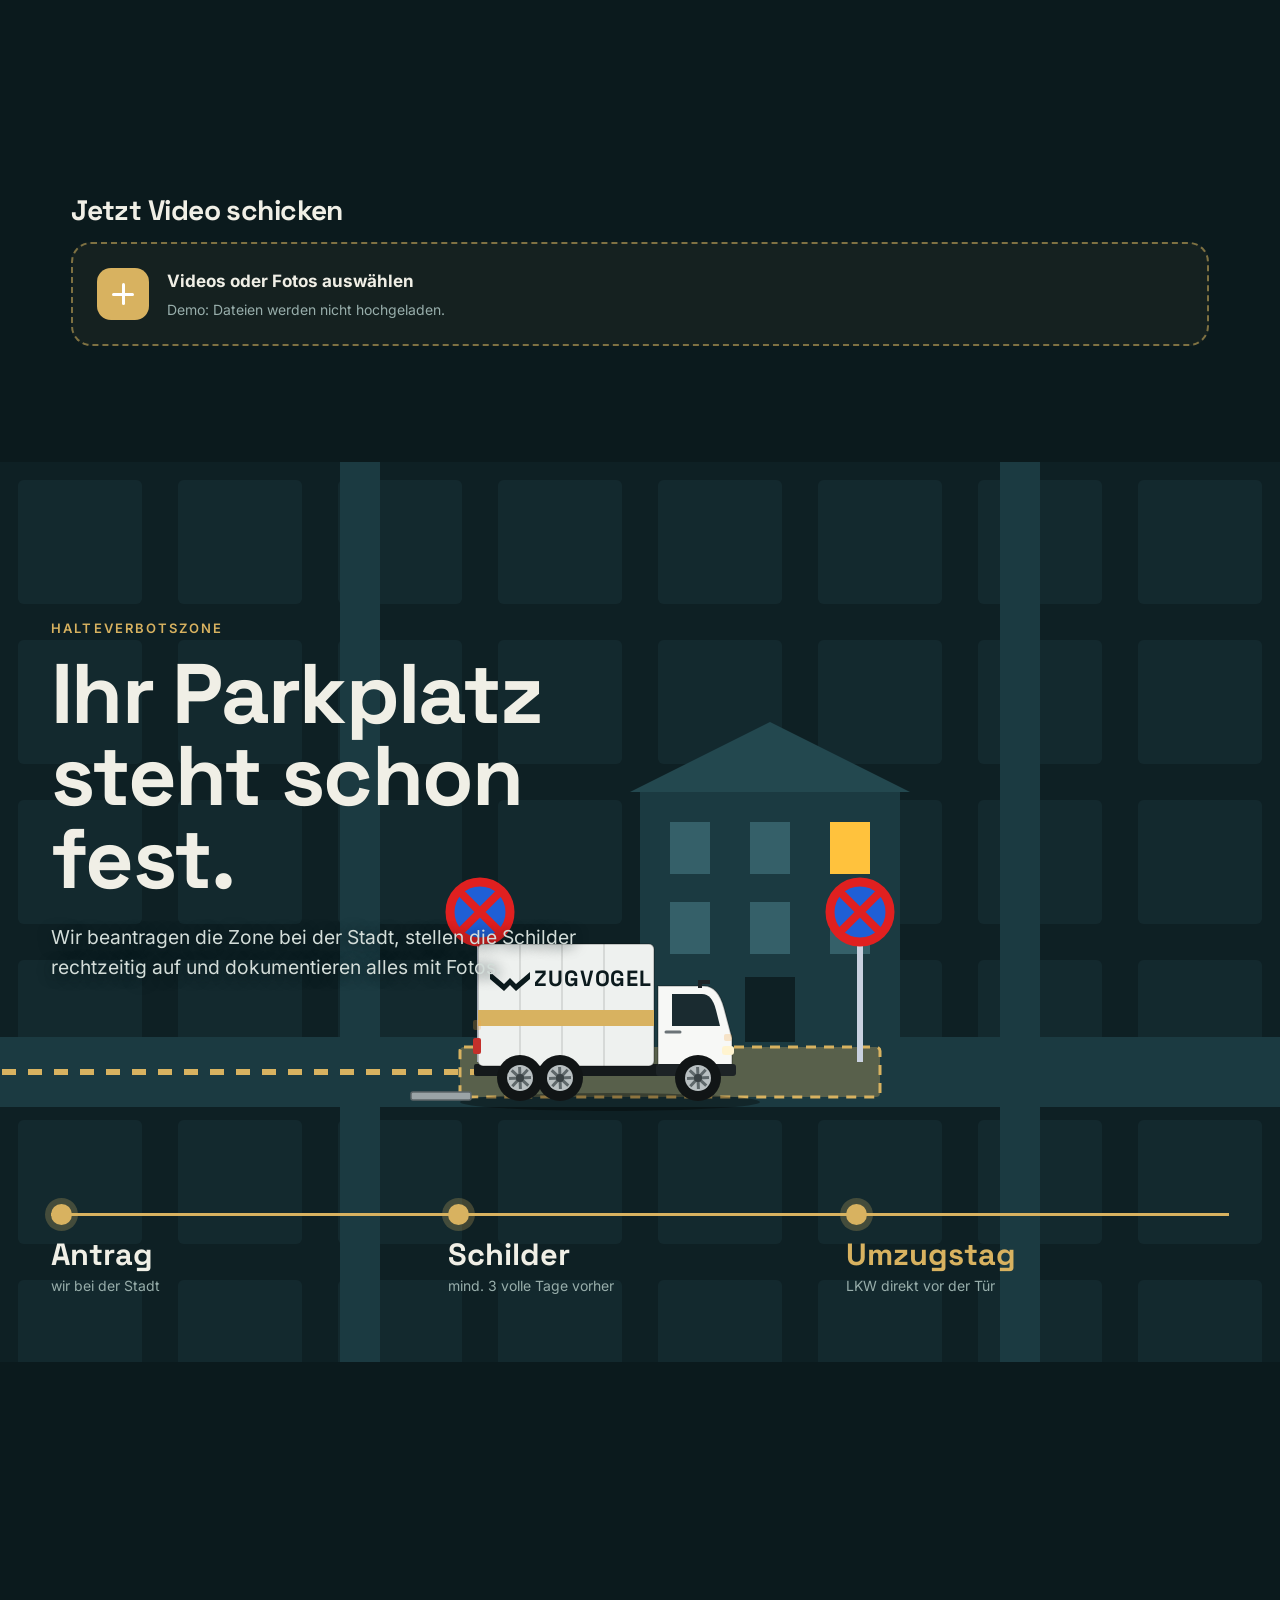
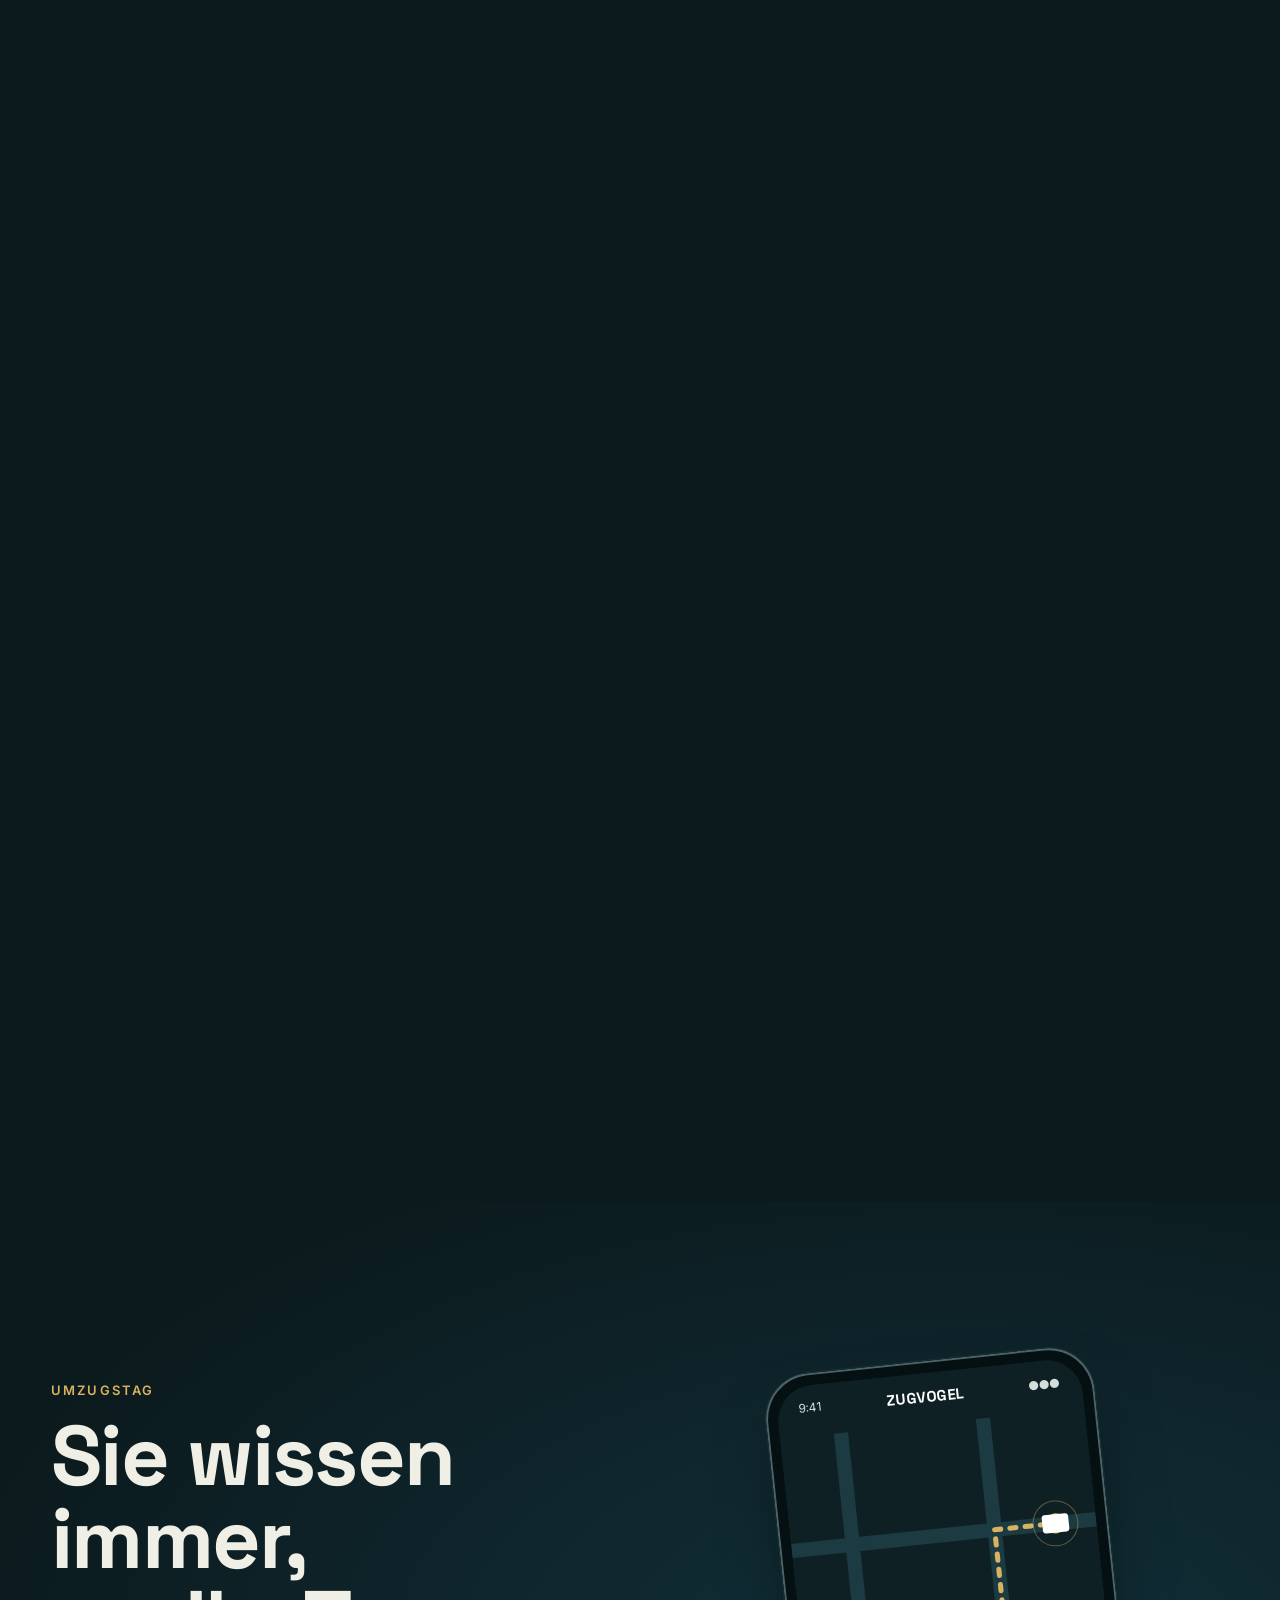
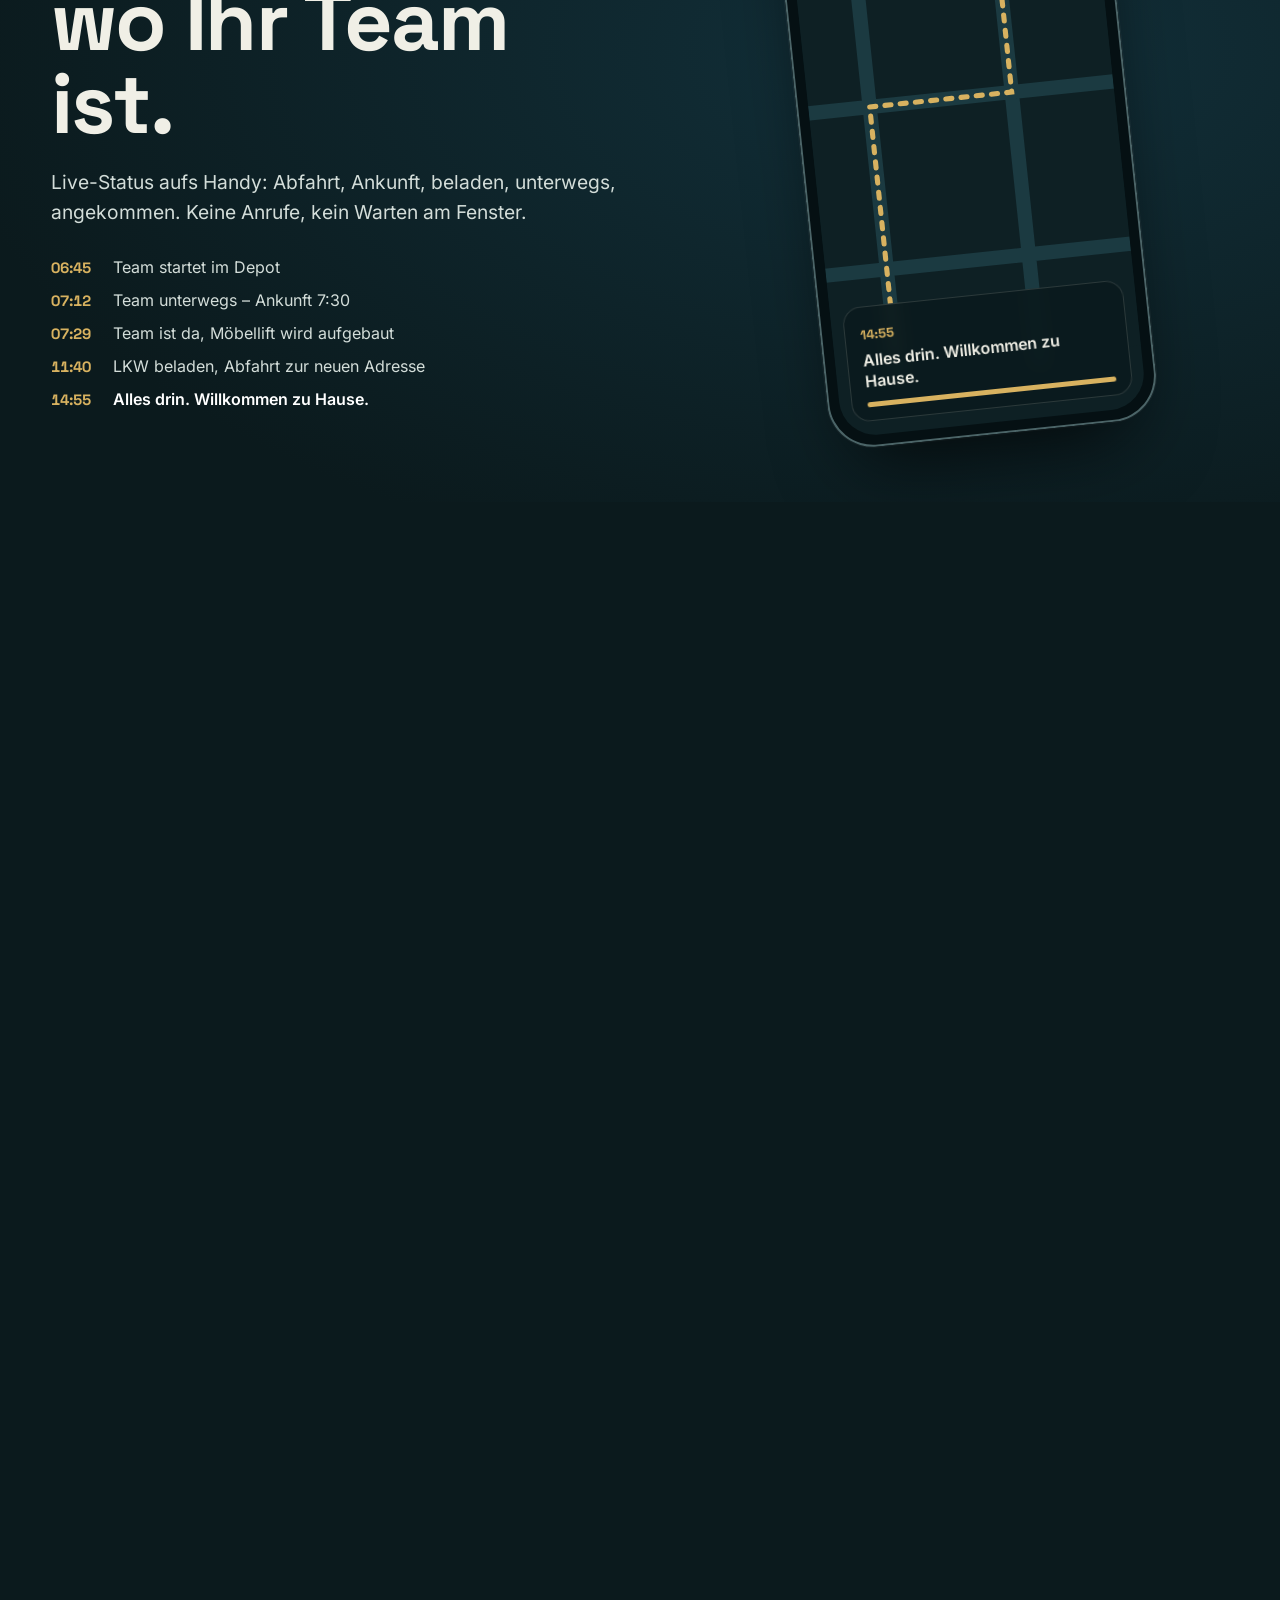
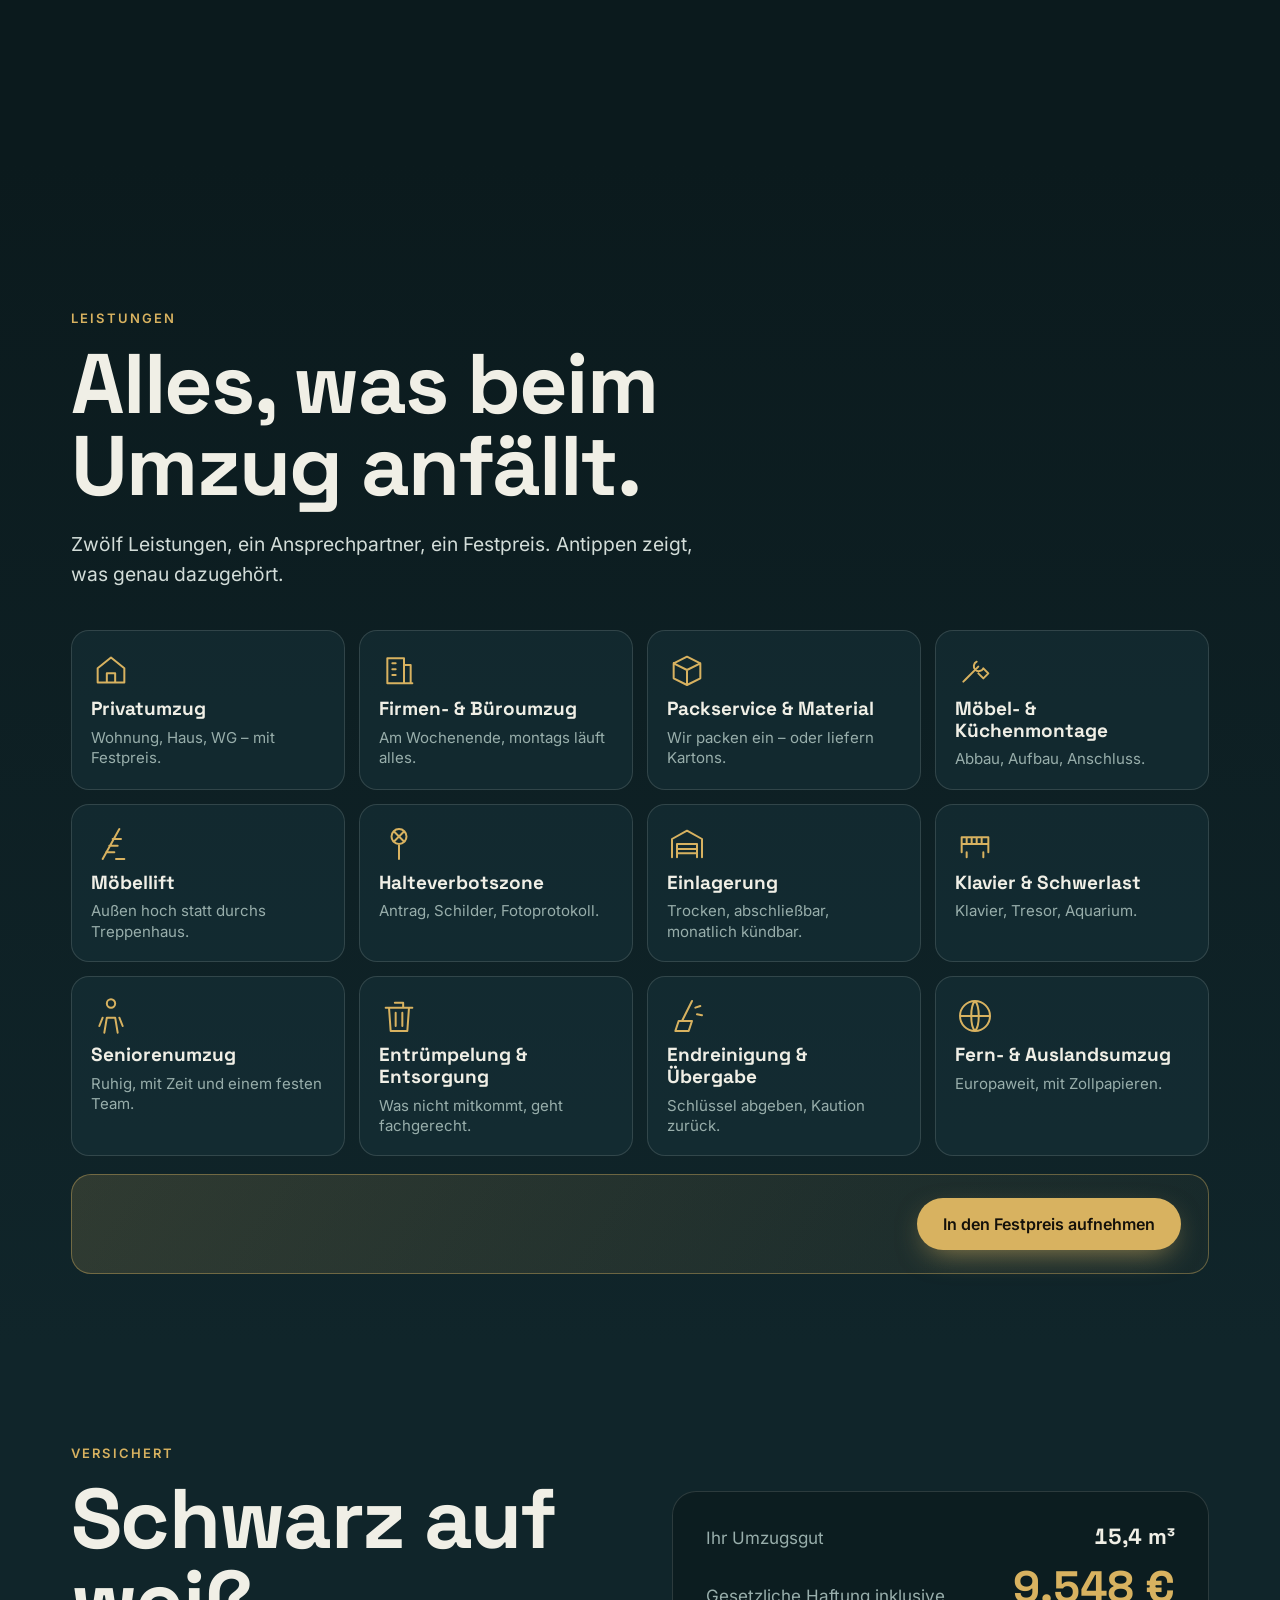
==== commit 6e9ce316: "pages 2026-11-26_0915" ====
--- a/index.html
+++ b/index.html
@@ -9,7 +9,7 @@
 <link rel="icon" href="data:image/svg+xml,%3Csvg xmlns='http://www.w3.org/2000/svg' viewBox='0 0 64 64'%3E%3Crect width='64' height='64' rx='14' fill='%230b1a1d'/%3E%3Cpath d='M10 24 L26 38 L32 32 L38 38 L54 24 L54 32 L38 46 L32 40 L26 46 L10 32Z' fill='%23d8b260'/%3E%3C/svg%3E">
 <script>try{var t=new URLSearchParams(location.search).get("farbe");if(t)sessionStorage.setItem("zv-farbe",t);else t=sessionStorage.getItem("zv-farbe");if(t)document.documentElement.setAttribute("data-theme",t)}catch(e){}</script>
 <link rel="preload" href="assets/fonts/grotesk.woff2" as="font" type="font/woff2" crossorigin>
-<link rel="stylesheet" href="assets/css/style.css?v=1">
+<link rel="stylesheet" href="assets/css/style.css?v=2">
 </head>
 <body>
 <div class="demo"><span class="for">So könnte das für <span data-firma></span> aussehen. </span><b>Demo von <a href="https://projektex.de/" rel="noopener">PROJEKT EX</a></b><span class="long">: erfundener Betrieb, alle Personen, Zahlen und Stimmen sind Beispiele.</span><span class="short"> · erfundener Betrieb</span></div>
@@ -24,6 +24,7 @@
     <a href="#besichtigung">Besichtigung</a>
     <a href="#halteverbot">Halteverbot</a>
     <a href="#live">Umzugstag</a>
+    <a href="#leistungen">Leistungen</a>
     <a href="#karriere">Karriere</a>
     <a href="#bewertungen">Bewertungen</a>
   </nav>
@@ -76,7 +77,7 @@
   <div class="wrap">
     <p class="kicker">Umzugsrechner</p>
     <h2>Festpreis statt<br>Rätselraten.</h2>
-    <p class="lead">Zimmer wählen, Möbel antippen – der LKW füllt sich mit. Sie sehen sofort, wie viel Platz Ihr Hausrat braucht.</p>
+    <p class="lead">Zimmer wählen, Möbel antippen – der LKW füllt sich mit. Wird es zu viel, wächst er: vom 3,5-Tonner bis zum 18-Tonner.</p>
     <div class="calc-grid">
       <div class="calc-in">
         <div class="tabs" role="tablist" aria-label="Wohnungsgröße">
@@ -92,7 +93,8 @@
         </div>
       </div>
       <div class="calc-out">
-        <svg class="truck" id="truck" viewBox="-100 -140 310 300" aria-hidden="true"></svg>
+        <svg class="truck" id="truck" viewBox="-95 -140 440 360" aria-hidden="true"></svg>
+        <div class="load"><span id="loadTxt">Laderaum</span><i><b id="loadBar"></b></i><p id="truckMsg" aria-live="polite"></p></div>
         <div class="readout">
           <div><span class="big"><b id="m3">0</b> m³</span><small>Umzugsgut</small></div>
           <div><span class="mid" id="truckSize">7,5 t</span><small>LKW</small></div>
@@ -155,7 +157,7 @@
       <rect class="zone" x="620" y="585" width="420" height="50" rx="4"/>
       <g class="sign s1"><line x1="0" y1="0" x2="0" y2="-120"/><circle cx="0" cy="-150" r="30"/><path d="M-21 -171 L21 -129 M21 -171 L-21 -129"/></g>
       <g class="sign s2"><line x1="0" y1="0" x2="0" y2="-120"/><circle cx="0" cy="-150" r="30"/><path d="M-21 -171 L21 -129 M21 -171 L-21 -129"/></g>
-      <g class="minitruck" id="mt"><rect x="-70" y="-26" width="96" height="52" rx="4" fill="#f4f6fb"/><rect x="26" y="-18" width="34" height="44" rx="4" fill="#dfe5f0"/></g>
+      <g class="minitruck" id="mt"><g class="mt-in"><ellipse cx="-60" cy="30" rx="150" ry="9" class="mt-shadow"/><g class="mt-beam"><path d="M58 -14 L330 -48 L330 22 Z"/></g><g class="mt-body"><rect x="-196" y="-8" width="246" height="12" rx="2" class="mt-chassis"/><rect x="-192" y="-128" width="176" height="122" rx="5" class="mt-box"/><path d="M-150 -128V-6M-108 -128V-6M-66 -128V-6" class="mt-rib"/><rect x="-192" y="-62" width="176" height="16" class="mt-stripe"/><path d="M-180 -100 l14 12 6 -6 6 6 14 -12 v7 l-14 12 -6 -6 -6 6 -14 -12z" class="mt-logo"/><text x="-136" y="-86" class="mt-name">ZUGVOGEL</text><rect x="-197" y="-34" width="8" height="16" rx="2" class="mt-tail"/><rect x="-197" y="-52" width="8" height="10" rx="2" class="mt-blink b1"/><g class="mt-ramp"><rect x="-203" y="-66" width="8" height="60" rx="2"/></g><path d="M-12 -86 H34 Q48 -86 54 -64 L62 -34 V0 H-12 Z" class="mt-cab"/><path d="M2 -78 H32 Q42 -78 46 -62 L50 -46 H2 Z" class="mt-win"/><path d="M-4 -40 H10" class="mt-handle"/><rect x="52" y="-26" width="12" height="9" rx="3" class="mt-lamp"/><rect x="54" y="-38" width="8" height="7" rx="2" class="mt-blink b2"/><rect x="-14" y="-8" width="80" height="12" rx="3" class="mt-bumper"/><path d="M30 -84 v-6 h10" class="mt-mirror"/></g><g class="hw" transform="translate(-150 6)"><circle r="23" class="hw-tyre"/><circle r="13" class="hw-rim"/><g class="hw-sp"><path d="M-11 0H11M0 -11V11M-8 -8L8 8M8 -8L-8 8"/></g><circle r="4" class="hw-hub"/></g><g class="hw" transform="translate(-110 6)"><circle r="23" class="hw-tyre"/><circle r="13" class="hw-rim"/><g class="hw-sp"><path d="M-11 0H11M0 -11V11M-8 -8L8 8M8 -8L-8 8"/></g><circle r="4" class="hw-hub"/></g><g class="hw" transform="translate(28 6)"><circle r="23" class="hw-tyre"/><circle r="13" class="hw-rim"/><g class="hw-sp"><path d="M-11 0H11M0 -11V11M-8 -8L8 8M8 -8L-8 8"/></g><circle r="4" class="hw-hub"/></g><g class="mt-smoke"><circle cx="-205" cy="-2" r="6"/><circle cx="-222" cy="-8" r="9"/><circle cx="-244" cy="-14" r="12"/></g></g></g>
     </svg>
     <div class="hvz-copy">
       <p class="kicker">Halteverbotszone</p>
@@ -164,7 +166,7 @@
     </div>
     <ol class="tl" id="tl">
       <li><i></i><b>Antrag</b><small>wir bei der Stadt</small></li>
-      <li><i></i><b>Schilder</b><small>meist 3–4 Tage vorher</small></li>
+      <li><i></i><b>Schilder</b><small>mind. 3 volle Tage vorher</small></li>
       <li><i></i><b>Umzugstag</b><small>LKW direkt vor der Tür</small></li>
     </ol>
   </div>
@@ -197,6 +199,45 @@
         </svg>
         <div class="card" id="card"><small id="cardT">07:12</small><b id="cardS">Team unterwegs – Ankunft 7:30</b><span class="bar"><i id="cardBar"></i></span></div>
       </div>
+    </div>
+  </div>
+</section>
+
+<!-- 7 LEISTUNGEN + VERSICHERUNG -->
+<section class="leist" id="leistungen">
+  <div class="wrap">
+    <p class="kicker">Leistungen</p>
+    <h2>Alles, was beim<br>Umzug anfällt.</h2>
+    <p class="lead">Zwölf Leistungen, ein Ansprechpartner, ein Festpreis. Antippen zeigt, was genau dazugehört.</p>
+    <ul class="sv-grid" id="svGrid"><li><button type="button" class="sv" data-sv="privat" aria-expanded="false" aria-controls="svd"><svg viewBox="0 0 48 48" aria-hidden="true"><path d="M8 22 24 9l16 13v17H8z M19 39V28h10v11"/></svg><b>Privatumzug</b><small>Wohnung, Haus, WG – mit Festpreis.</small></button></li><li><button type="button" class="sv" data-sv="firma" aria-expanded="false" aria-controls="svd"><svg viewBox="0 0 48 48" aria-hidden="true"><path d="M10 40V10h20v30 M30 18h8v22 M16 16h4M16 23h4M16 30h4M10 40h30"/></svg><b>Firmen- & Büroumzug</b><small>Am Wochenende, montags läuft alles.</small></button></li><li><button type="button" class="sv" data-sv="pack" aria-expanded="false" aria-controls="svd"><svg viewBox="0 0 48 48" aria-hidden="true"><path d="M8 16 24 8l16 8v18l-16 8-16-8z M8 16l16 8 16-8 M24 24v18"/></svg><b>Packservice & Material</b><small>Wir packen ein – oder liefern Kartons.</small></button></li><li><button type="button" class="sv" data-sv="montage" aria-expanded="false" aria-controls="svd"><svg viewBox="0 0 48 48" aria-hidden="true"><path d="M12 36 28 20 M26 14a6 6 0 1 0 8 8l6 6-6 6-6-6 M10 38l4-4"/></svg><b>Möbel- & Küchenmontage</b><small>Abbau, Aufbau, Anschluss.</small></button></li><li><button type="button" class="sv" data-sv="lift" aria-expanded="false" aria-controls="svd"><svg viewBox="0 0 48 48" aria-hidden="true"><path d="M14 42 34 6 M18 34h10 M22 26h10 M26 18h10 M30 42h10"/></svg><b>Möbellift</b><small>Außen hoch statt durchs Treppenhaus.</small></button></li><li><button type="button" class="sv" data-sv="hvz" aria-expanded="false" aria-controls="svd"><svg viewBox="0 0 48 48" aria-hidden="true"><path d="M24 42V24 M24 6a9 9 0 1 1 0 18 9 9 0 0 1 0-18z M18 9l12 12 M30 9 18 21"/></svg><b>Halteverbotszone</b><small>Antrag, Schilder, Fotoprotokoll.</small></button></li><li><button type="button" class="sv" data-sv="lager" aria-expanded="false" aria-controls="svd"><svg viewBox="0 0 48 48" aria-hidden="true"><path d="M6 40V18l18-10 18 10v22 M12 40V24h24v16 M12 30h24 M12 35h24"/></svg><b>Einlagerung</b><small>Trocken, abschließbar, monatlich kündbar.</small></button></li><li><button type="button" class="sv" data-sv="schwer" aria-expanded="false" aria-controls="svd"><svg viewBox="0 0 48 48" aria-hidden="true"><path d="M8 34V16h32v18 M8 24h32 M14 34v6M34 34v6 M14 16v8M20 16v8M26 16v8M32 16v8"/></svg><b>Klavier & Schwerlast</b><small>Klavier, Tresor, Aquarium.</small></button></li><li><button type="button" class="sv" data-sv="senior" aria-expanded="false" aria-controls="svd"><svg viewBox="0 0 48 48" aria-hidden="true"><path d="M24 14a5 5 0 1 0 0-10 5 5 0 0 0 0 10 M16 44l3-18h10l3 18 M14 26l-4 10 M34 26l4 10"/></svg><b>Seniorenumzug</b><small>Ruhig, mit Zeit und einem festen Team.</small></button></li><li><button type="button" class="sv" data-sv="entr" aria-expanded="false" aria-controls="svd"><svg viewBox="0 0 48 48" aria-hidden="true"><path d="M12 14h24l-2 28H14z M8 14h32 M19 8h10v6 M20 20v16M28 20v16"/></svg><b>Entrümpelung & Entsorgung</b><small>Was nicht mitkommt, geht fachgerecht.</small></button></li><li><button type="button" class="sv" data-sv="reinigung" aria-expanded="false" aria-controls="svd"><svg viewBox="0 0 48 48" aria-hidden="true"><path d="M30 6 18 30 M14 30h16l-4 12H10z M34 14l6-2M36 22l6 1"/></svg><b>Endreinigung & Übergabe</b><small>Schlüssel abgeben, Kaution zurück.</small></button></li><li><button type="button" class="sv" data-sv="fern" aria-expanded="false" aria-controls="svd"><svg viewBox="0 0 48 48" aria-hidden="true"><path d="M24 42a18 18 0 1 0 0-36 18 18 0 0 0 0 36z M6 24h36 M24 6c-6 6-6 30 0 36 M24 6c6 6 6 30 0 36"/></svg><b>Fern- & Auslandsumzug</b><small>Europaweit, mit Zollpapieren.</small></button></li></ul>
+    <div class="sv-detail" id="svd" hidden><div><h3 id="svT"></h3><ul id="svB"></ul></div><button class="btn btn-or" data-open="anfrage">In den Festpreis aufnehmen</button></div>
+    <script type="application/json" id="svData">{"privat": {"n": "Privatumzug", "b": ["Festpreis nach Video-Besichtigung, schriftlich", "Abbau, Transport, Aufbau aus einer Hand", "Etiketten je Raum – jeder Karton landet im richtigen Zimmer"]}, "firma": {"n": "Firmen- & Büroumzug", "b": ["Umzug Freitag ab 16 Uhr bis Sonntag", "IT-Kisten mit Etikett je Arbeitsplatz", "Aktenvernichtung nach DIN 66399 auf Wunsch"]}, "pack": {"n": "Packservice & Material", "b": ["Kartons, Packpapier, Kleiderboxen, Polsterdecken", "Geschirr stehend, in Papier – bruchsicher", "Auspacken am neuen Ort ebenfalls möglich"]}, "montage": {"n": "Möbel- & Küchenmontage", "b": ["Schränke, Betten, Regale ab- und aufbauen", "Küche anpassen, Arbeitsplatte zuschneiden", "Lampen und Geräte anschließen (Fachbetrieb)"]}, "lift": {"n": "Möbellift", "b": ["Bis ca. 30 m Höhe, je nach Stellplatz", "Schont Treppenhaus und Rücken", "Schneller ab 3. Etage ohne Aufzug"]}, "hvz": {"n": "Halteverbotszone", "b": ["Antrag bei der Stadt übernehmen wir", "Schilder stehen mindestens 3 volle Tage vorher", "Aufstellprotokoll mit Fotos"]}, "lager": {"n": "Einlagerung", "b": ["Lagerung in verplombten Holzcontainern", "Für Zwischenzeit, Renovierung, Auslandsjahr", "Teilentnahme nach Absprache"]}, "schwer": {"n": "Klavier & Schwerlast", "b": ["Klaviergurte, Treppenraupe, Rollbretter", "Tresore bis 1 t mit Spezialgerät", "Fester Ansprechpartner vor Ort"]}, "senior": {"n": "Seniorenumzug", "b": ["Vorher-Besuch, Möbel-Auswahl für die neue Wohnung", "Bilder hängen, Bett bezogen am ersten Abend", "Abstimmung mit Angehörigen und Heim"]}, "entr": {"n": "Entrümpelung & Entsorgung", "b": ["Sperrmüll, Elektroschrott, Altholz getrennt", "Gut Erhaltenes geht an Sozialkaufhäuser", "Besenrein übergeben"]}, "reinigung": {"n": "Endreinigung & Übergabe", "b": ["Endreinigung nach Übergabe-Standard", "Bohrlöcher schließen, kleine Reparaturen", "Übergabe-Termin mit dem Vermieter begleiten"]}, "fern": {"n": "Fern- & Auslandsumzug", "b": ["Fester Liefertermin auch über 500 km", "Beiladung spart bis zu 40 % (Teilladung)", "Zoll- und Meldepapiere für Nicht-EU-Länder"]}}</script>
+  </div>
+</section>
+
+<section class="vers" id="versichert">
+  <div class="wrap vers-grid">
+    <div>
+      <p class="kicker">Versichert</p>
+      <h2>Schwarz auf weiß<br>abgesichert.</h2>
+      <p class="lead">Jeder Umzug mit uns ist nach Handelsgesetzbuch versichert: 620 € je Kubikmeter Laderaum. Für Ihren Hausrat aus dem Rechner heißt das:</p>
+      <ul class="facts">
+        <li><b>Schaden sichtbar?</b> Spätestens am Tag nach der Lieferung melden. <b>Verdeckt?</b> Innerhalb von 14 Tagen. <small>§ 451f HGB</small></li>
+        <li><b>Treppenhaus, Böden, Aufzug:</b> Kratzer am Gebäude deckt unsere Betriebshaftpflicht.</li>
+        <li><b>Steuer:</b> 20 % der Arbeitskosten sind absetzbar, bis 4.000 € im Jahr. <small>§ 35a EStG</small></li>
+      </ul>
+    </div>
+    <div class="vers-card">
+      <div class="vrow"><span>Ihr Umzugsgut</span><b><span id="vM3">36,2</span> m³</b></div>
+      <div class="vrow big"><span>Gesetzliche Haftung inklusive</span><b><span id="vHaft">22.444</span> €</b></div>
+      <label class="vslide" for="vWert">Wert Ihres Hausrats (Neuwert): <b><span id="vWertT">40.000</span> €</b><input type="range" id="vWert" min="5000" max="150000" step="5000" value="40000"></label>
+      <svg class="vbars" viewBox="0 0 400 120" role="img" aria-labelledby="vbT"><title id="vbT">Vergleich gesetzliche Haftung und Hausratwert</title>
+        <text x="0" y="14" class="vl">Gesetzliche Haftung (620 €/m³)</text><rect x="0" y="22" width="400" height="26" rx="6" class="vtrack"/><rect x="0" y="22" width="0" height="26" rx="6" class="vhaft" id="vbH"/>
+        <text x="0" y="78" class="vl">Neuwert Ihres Hausrats</text><rect x="0" y="86" width="400" height="26" rx="6" class="vtrack"/><rect x="0" y="86" width="0" height="26" rx="6" class="vwert" id="vbW"/>
+        <rect x="0" y="86" width="0" height="26" class="vgap" id="vbG"/>
+      </svg>
+      <p class="vnote" id="vNote"></p>
+      <small class="note">Beispielrechnung. Transportversicherung zum Neuwert auf Wunsch, die Prämie steht im Festpreis-Angebot.</small>
     </div>
   </div>
 </section>
@@ -309,6 +350,6 @@
 <dialog class="modal" id="datenschutz" aria-labelledby="dT"><form method="dialog" class="m-box"><button class="x" value="x" aria-label="Schließen">×</button><h3 id="dT">Datenschutz</h3><p>Diese Demo setzt keine Cookies und sendet keine Formulardaten. Schriften und Medien liegen auf demselben Server.</p></form></dialog>
 
 <script src="assets/js/vid.js?v=1"></script>
-<script src="assets/js/app.js?v=1"></script>
+<script src="assets/js/app.js?v=2"></script>
 </body>
 </html>
--- a/assets/css/style.css
+++ b/assets/css/style.css
@@ -383,3 +383,76 @@
   .scrollhint{display:none}
 }
 @media (prefers-reduced-motion:reduce){*{animation:none!important;transition:none!important}}
+/* Laderaum-Anzeige + wachsender LKW (26.11.) */
+.load{margin:2px 0 10px;display:grid;gap:6px}
+.load span{font:600 13px/1.2 var(--f);letter-spacing:.06em;text-transform:uppercase;color:var(--muted);font-variant-numeric:tabular-nums}
+.load i{display:block;height:8px;border-radius:99px;background:rgb(var(--ink-rgb) / .1);overflow:hidden}
+.load b{display:block;height:100%;width:0;border-radius:inherit;background:var(--or);transition:width .5s cubic-bezier(.2,.8,.2,1)}
+.load p{margin:0;font-size:15px;line-height:1.4;color:var(--ink2);min-height:2.8em}
+.load p.warn{color:var(--or2)}
+.truck.grow .t-glass{stroke-width:3}
+/* Halteverbot: echter LKW in Seitenansicht (26.11.) */
+.minitruck{transform:translate(var(--tx,-320px),610px)}
+.mt-in{transform:translateY(var(--bob,0px))}
+.mt-body{transform-box:fill-box;transform-origin:100% 100%;transform:rotate(var(--pitch,0deg))}
+.mt-shadow{fill:rgb(0 0 0 / .35)}
+.mt-chassis{fill:#14191b}
+.mt-box{fill:#eef1ef;stroke:rgb(0 0 0 / .25);stroke-width:1.5}
+.mt-rib{stroke:rgb(0 0 0 / .1);stroke-width:2;fill:none}
+.mt-stripe{fill:var(--or)}
+.mt-logo{fill:var(--bg)}
+.mt-name{font:700 22px/1 var(--g);letter-spacing:.04em;fill:var(--bg)}
+.mt-tail{fill:#c4302b}
+.mt-blink{fill:#f3a33a;opacity:.25}
+.parked .mt-blink{animation:mtBlink .9s steps(2,jump-none) infinite}
+@keyframes mtBlink{0%{opacity:.25}50%{opacity:1;filter:drop-shadow(0 0 8px #f3a33a)}}
+.mt-cab{fill:#f7f8f6;stroke:rgb(0 0 0 / .25);stroke-width:1.5}
+.mt-win{fill:#1a2b30}
+.mt-handle{stroke:#6b7377;stroke-width:3;stroke-linecap:round}
+.mt-lamp{fill:#fff4d0}
+.mt-bumper{fill:#1d2326}
+.mt-mirror{stroke:#1d2326;stroke-width:4;fill:none}
+.mt-beam path{fill:rgb(255 244 208 / .22);opacity:var(--beam,0);transition:opacity .4s}
+.mt-ramp rect{fill:#9aa3a6;stroke:#5c6568;stroke-width:1.5}
+.mt-ramp{transform-box:fill-box;transform-origin:50% 100%;transform:translateY(var(--rl,0px)) rotate(var(--ra,0deg))}
+.hw-tyre{fill:#111516}.hw-rim{fill:#b9c0c2}.hw-hub{fill:#3a4245}
+.hw-sp{transform:rotate(var(--wr,0deg))}.hw-sp path{stroke:#5f686b;stroke-width:3;fill:none}
+.mt-smoke circle{fill:rgb(200 205 205 / .35);opacity:var(--smoke,0)}
+.zone{transition:fill .4s}.parked .zone{fill:rgb(var(--or-rgb) / .32)}
+/* Leistungen + Versicherung (26.11.) */
+.leist{padding:clamp(90px,12vw,150px) 0 clamp(40px,6vw,70px);background:linear-gradient(180deg,var(--bg),var(--bg2))}
+.sv-grid{list-style:none;margin:40px 0 0;padding:0;display:grid;grid-template-columns:repeat(4,minmax(0,1fr));gap:14px}
+.sv{width:100%;height:100%;min-height:150px;text-align:left;display:grid;align-content:start;gap:8px;padding:20px;border:0;border-radius:18px;background:rgb(var(--bg3-rgb) / .55);box-shadow:inset 0 0 0 1px var(--line);cursor:pointer;transition:background .25s,box-shadow .25s,transform .25s}
+.sv svg{width:40px;height:40px}
+.sv svg path{fill:none;stroke:var(--or);stroke-width:2.4;stroke-linecap:round;stroke-linejoin:round;stroke-dasharray:240;stroke-dashoffset:240;transition:stroke-dashoffset 1.2s cubic-bezier(.3,.7,.2,1)}
+.leist.in .sv svg path{stroke-dashoffset:0}
+.sv b{font:700 19px/1.15 var(--g)}
+.sv small{color:var(--muted);font-size:15px;line-height:1.35}
+.sv:hover{background:var(--hov);transform:translateY(-3px)}
+.sv[aria-expanded=true]{background:var(--mid);box-shadow:inset 0 0 0 2px var(--or)}
+.sv:focus-visible{outline:2px solid var(--or);outline-offset:3px}
+.sv-detail{margin-top:18px;display:flex;gap:24px;align-items:center;justify-content:space-between;flex-wrap:wrap;padding:24px 28px;border-radius:20px;background:linear-gradient(120deg,rgb(var(--or-rgb) / .16),rgb(var(--or-rgb) / .04));box-shadow:inset 0 0 0 1px rgb(var(--or-rgb) / .4);animation:svIn .4s cubic-bezier(.2,.8,.2,1)}
+.sv-detail h3{font-size:clamp(22px,2.4vw,30px);margin-bottom:10px}
+.sv-detail ul{margin:0;padding-left:20px;color:var(--ink2);display:grid;gap:4px}
+@keyframes svIn{from{opacity:0;transform:translateY(10px)}}
+.vers{padding:clamp(60px,8vw,110px) 0 clamp(90px,12vw,150px);background:var(--bg2)}
+.vers-grid{display:grid;grid-template-columns:minmax(0,1fr) minmax(0,1fr);gap:clamp(28px,5vw,70px);align-items:center}
+.facts{list-style:none;margin:28px 0 0;padding:0;display:grid;gap:14px}
+.facts li{padding:14px 0 0;border-top:1px solid var(--line);color:var(--ink2);line-height:1.5}
+.facts b{color:var(--ink)}.facts small{display:inline-block;margin-left:6px;color:var(--or);font-size:13px;letter-spacing:.04em}
+.vers-card{padding:clamp(20px,3vw,34px);border-radius:24px;background:rgb(var(--bg-rgb) / .7);box-shadow:inset 0 0 0 1px var(--line);display:grid;gap:14px}
+.vrow{display:flex;justify-content:space-between;align-items:baseline;gap:12px;color:var(--muted)}
+.vrow b{font:700 22px/1 var(--g);color:var(--ink);font-variant-numeric:tabular-nums;white-space:nowrap}
+.vrow.big b{font-size:clamp(30px,3.6vw,44px);color:var(--or)}
+.vslide{display:grid;gap:8px;color:var(--ink2);font-size:15px}
+.vslide input{width:100%;accent-color:var(--or);min-height:44px}
+.vbars{width:100%;height:auto;overflow:visible}
+.vl{fill:var(--muted);font:500 13px var(--f)}
+.vtrack{fill:rgb(var(--ink-rgb) / .08)}.vhaft{fill:var(--or);transition:width .6s cubic-bezier(.2,.8,.2,1)}.vwert{fill:var(--ink2);transition:width .6s cubic-bezier(.2,.8,.2,1)}
+.vgap{fill:rgb(255 90 70 / .55);transition:x .6s,width .6s}
+.vnote{margin:0;color:var(--ink2);min-height:3em}
+@media (max-width:1100px){.sv-grid{grid-template-columns:repeat(3,minmax(0,1fr))}}
+@media (max-width:900px){.sv-grid{grid-template-columns:repeat(2,minmax(0,1fr))}.vers-grid{grid-template-columns:minmax(0,1fr)}.sv{min-height:0;padding:16px}.sv b{font-size:17px}.sv small{font-size:14px}}
+@media (max-width:420px){.sv-grid{gap:10px}.sv{padding:14px}}
+@media (max-width:900px){.load span{font-size:14px}}
+@media (max-height:500px) and (orientation:landscape){.load span{font-size:14px}}
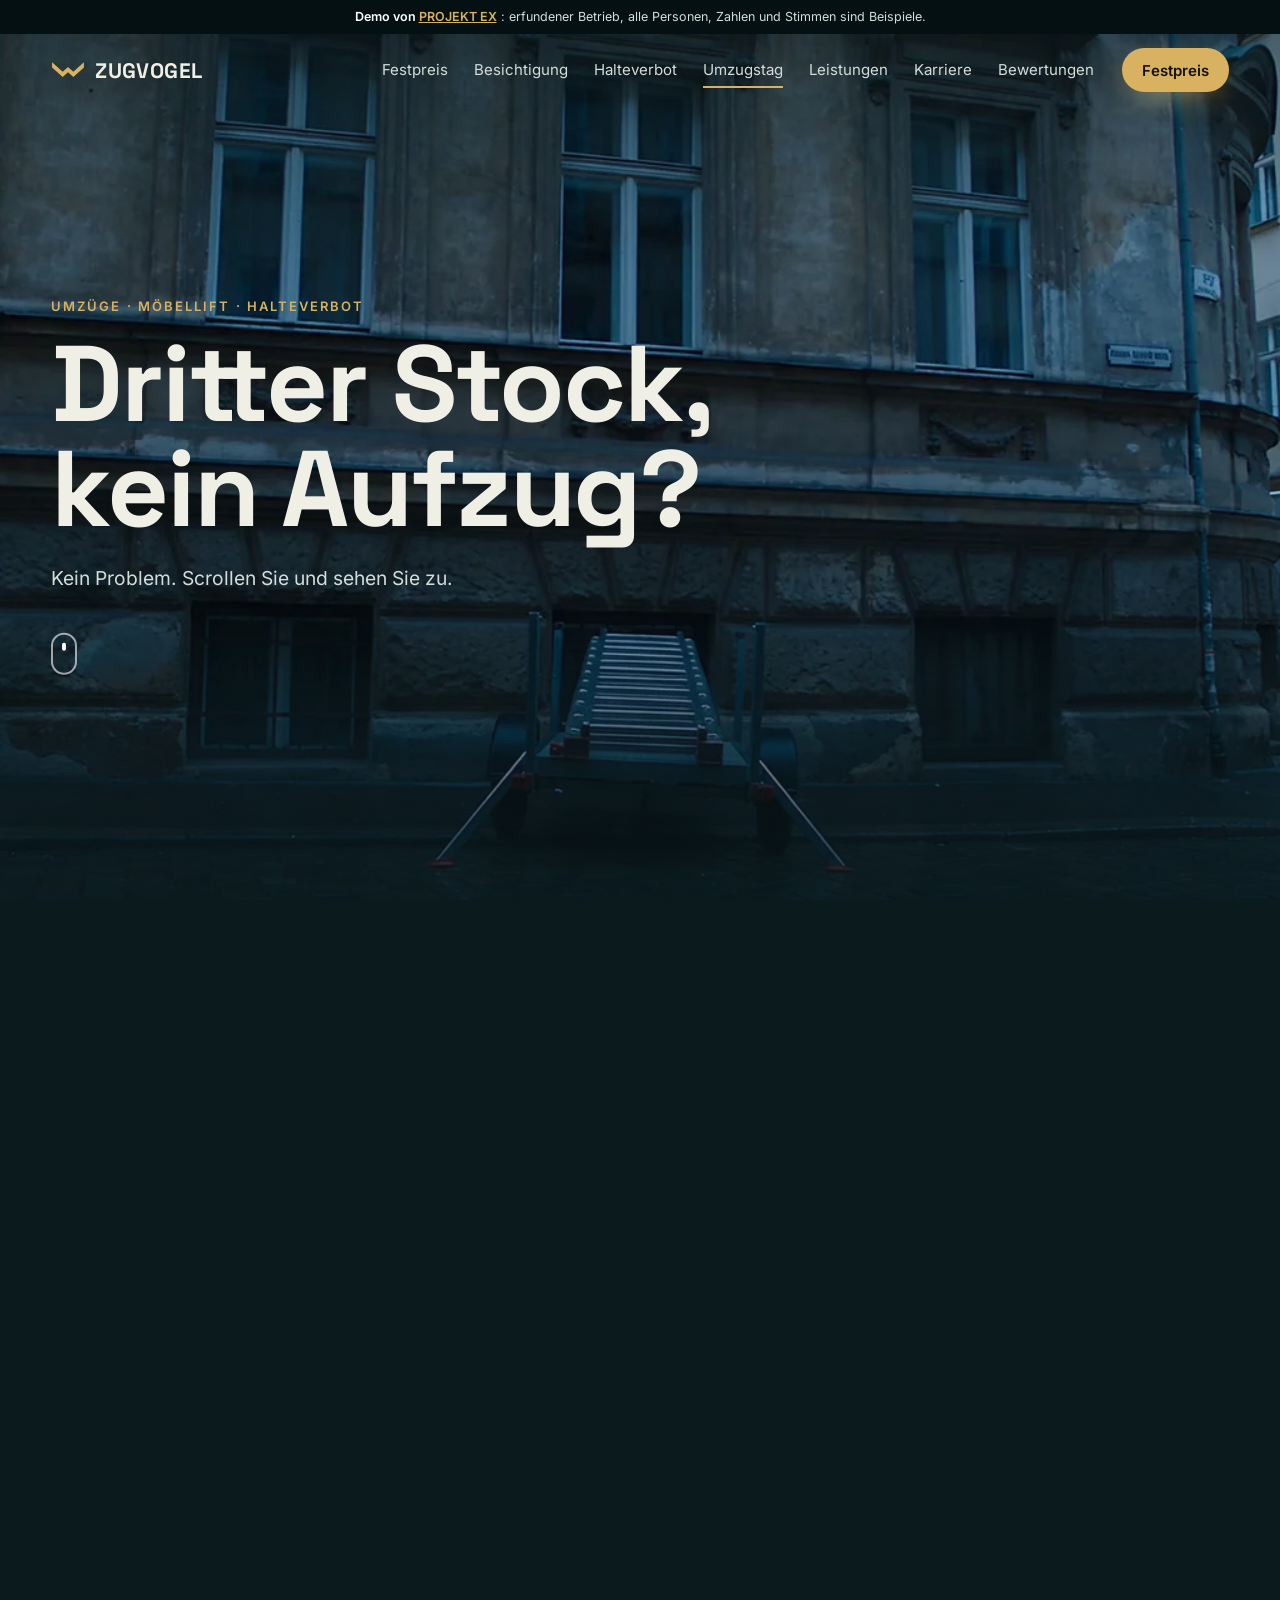
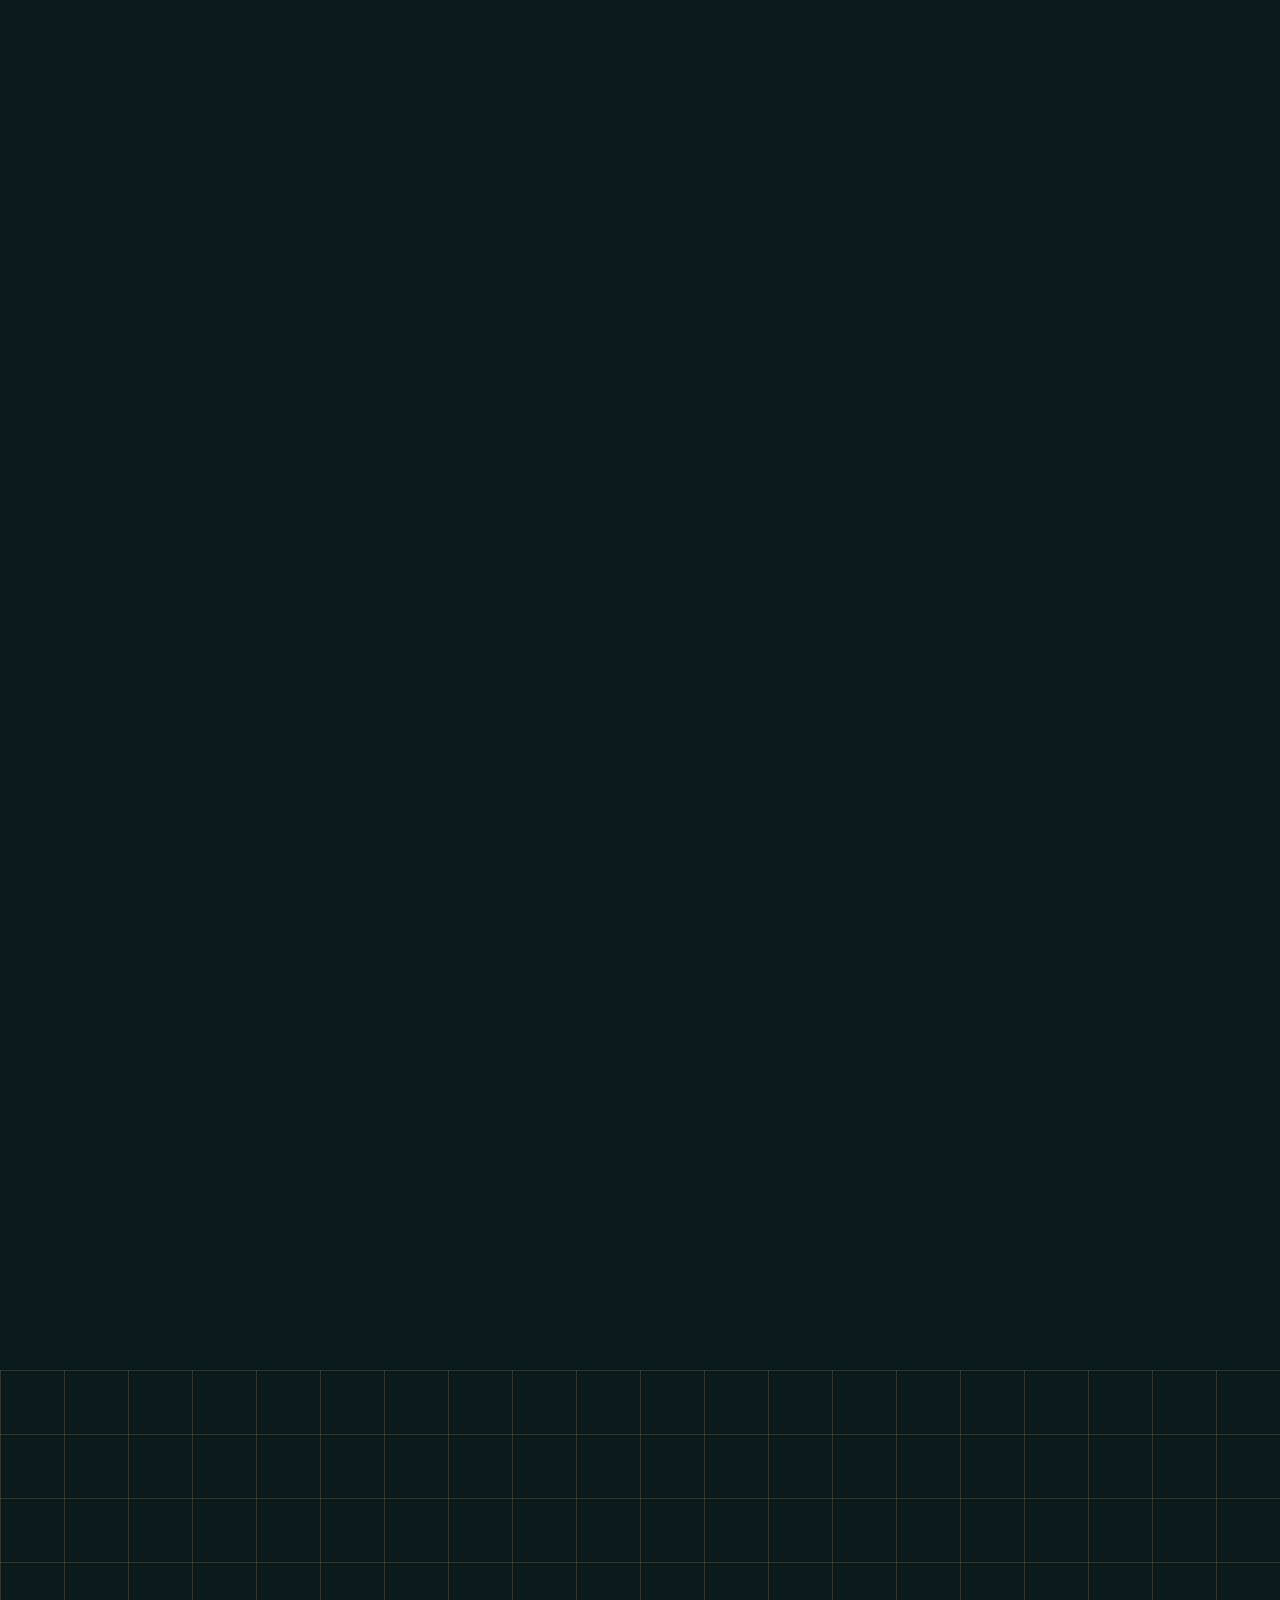
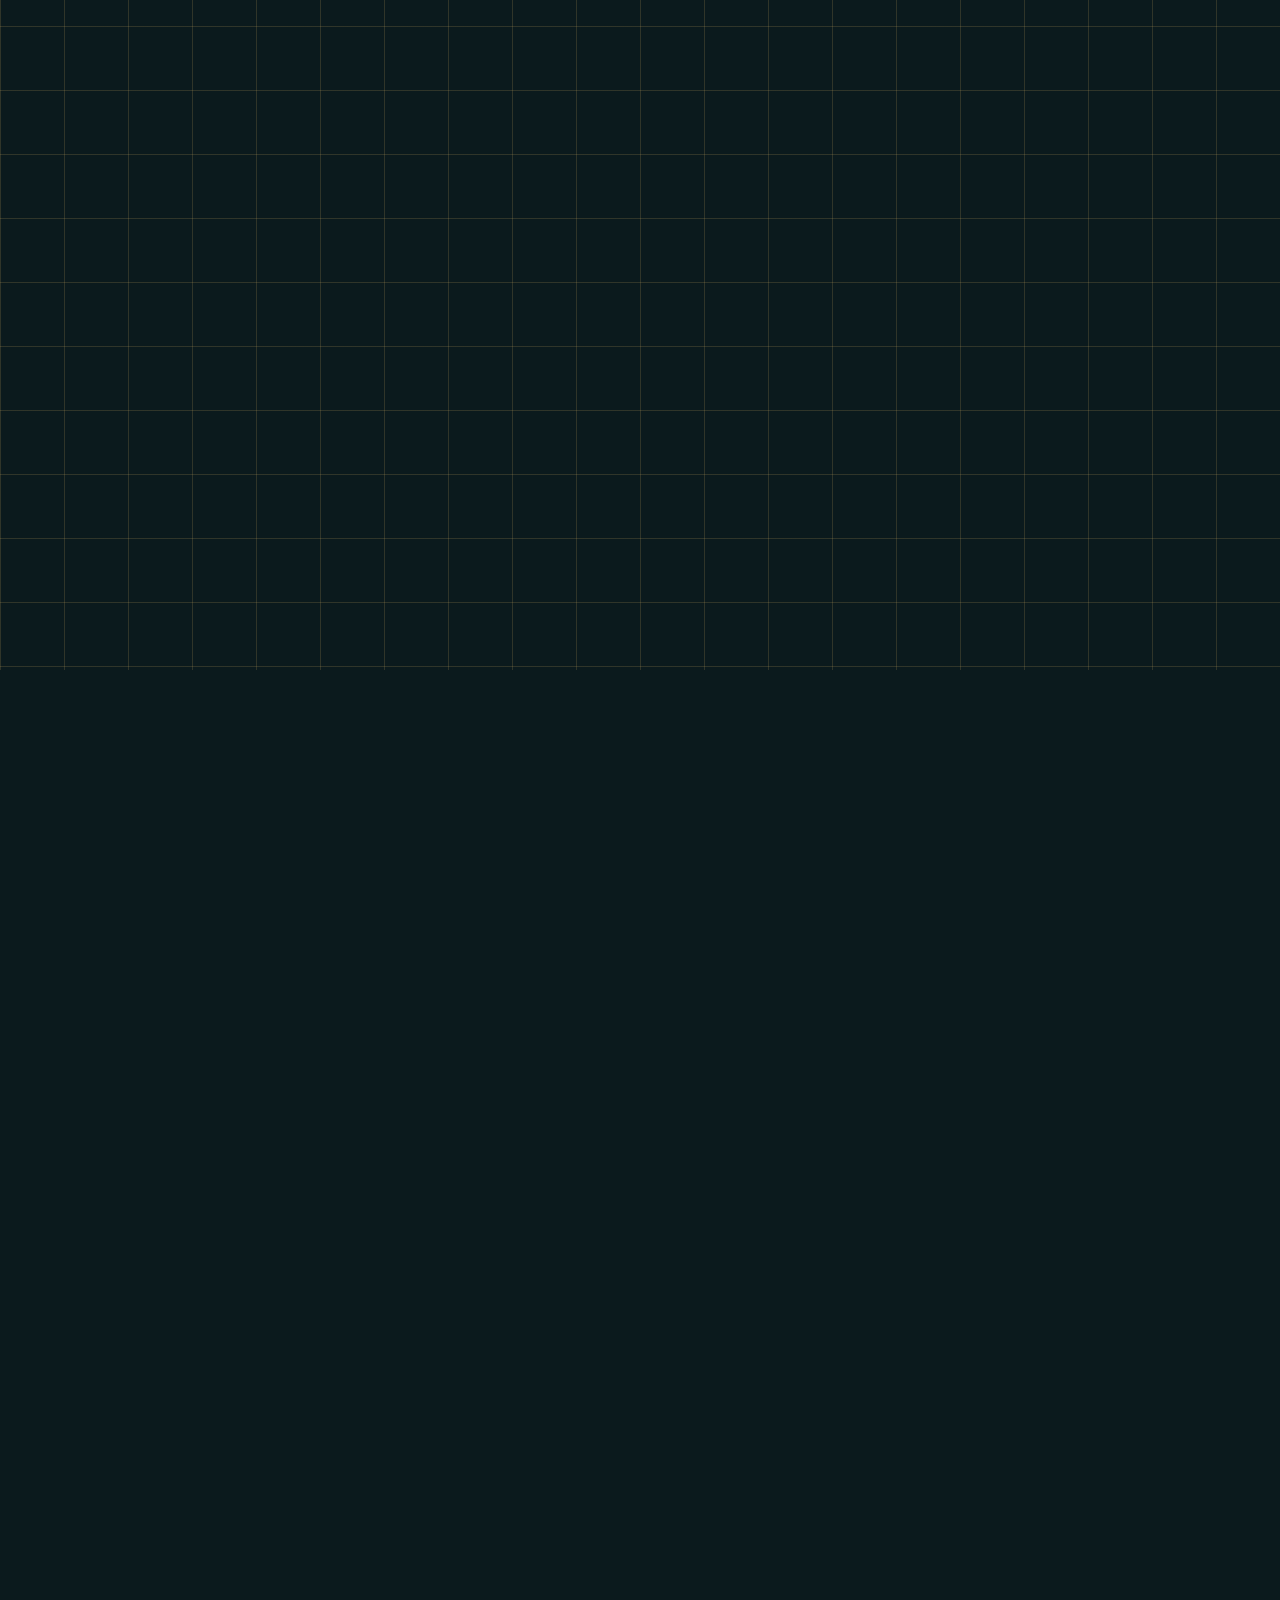
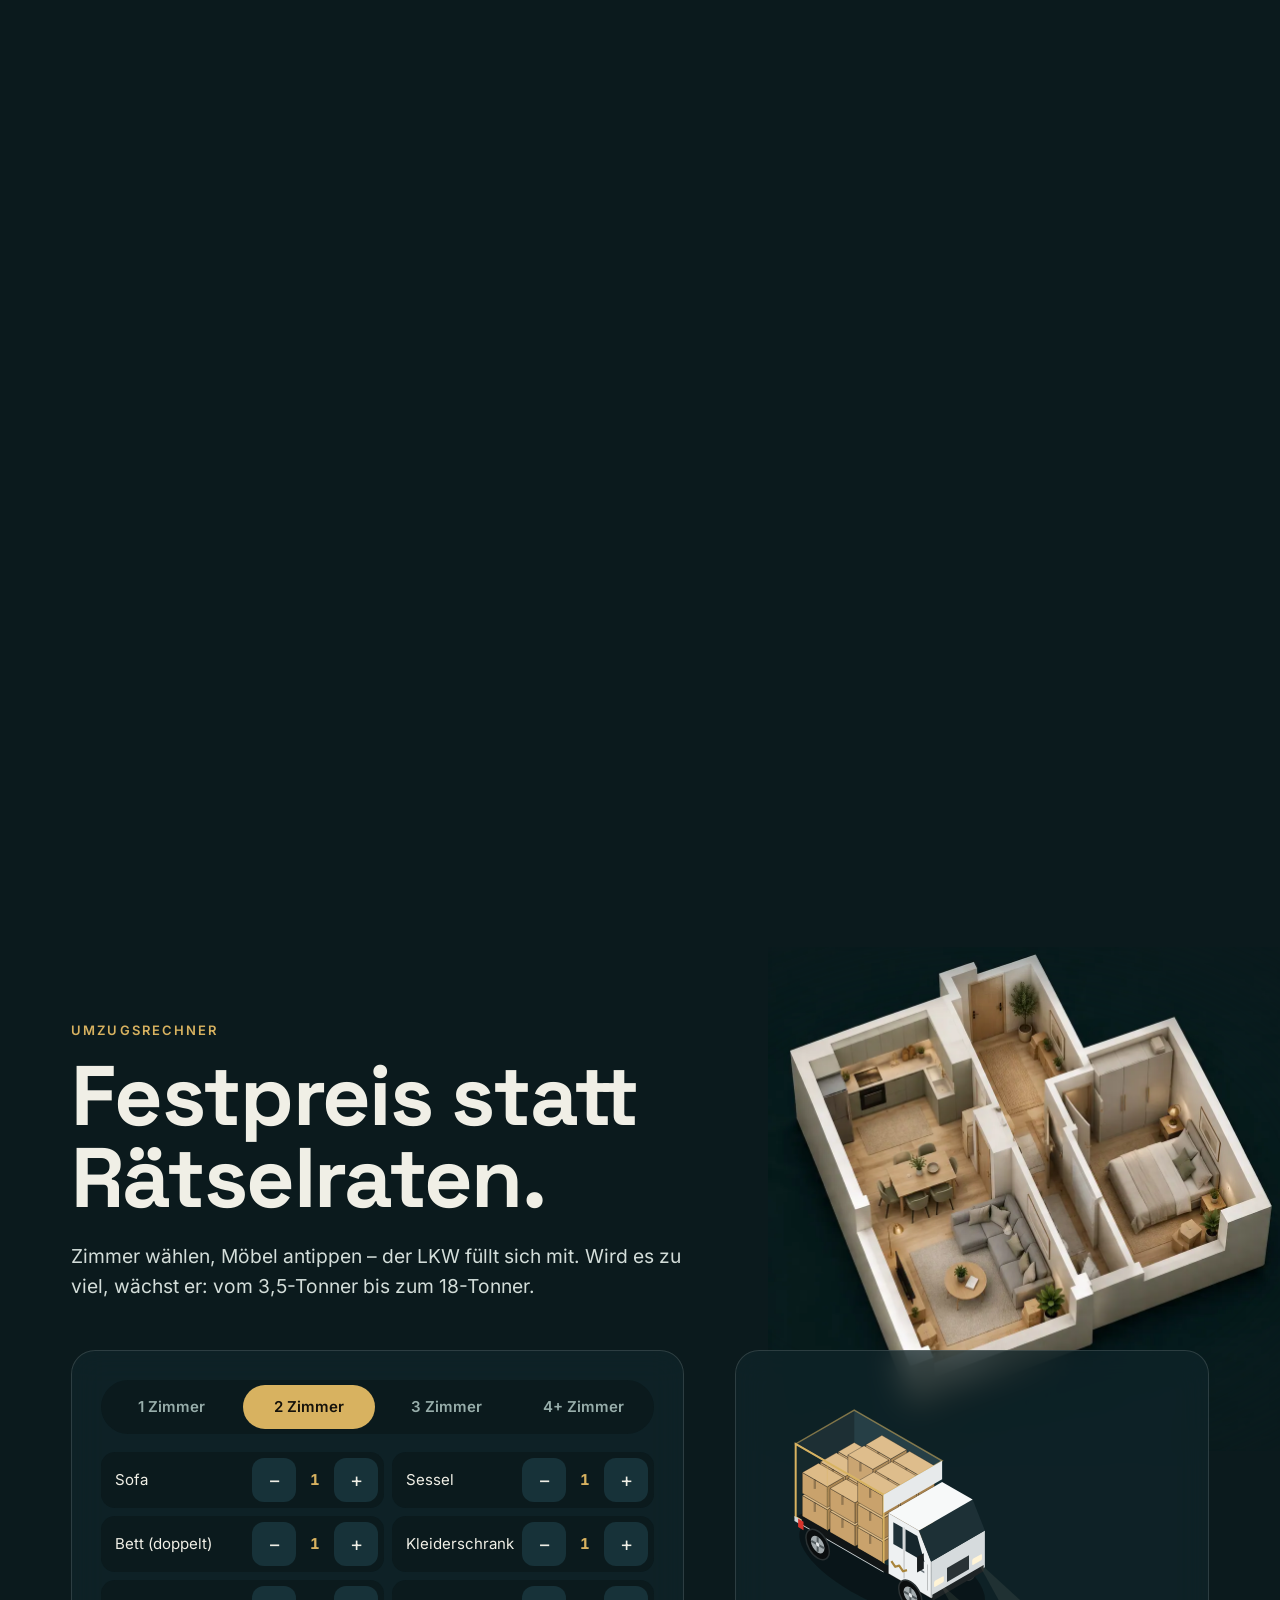
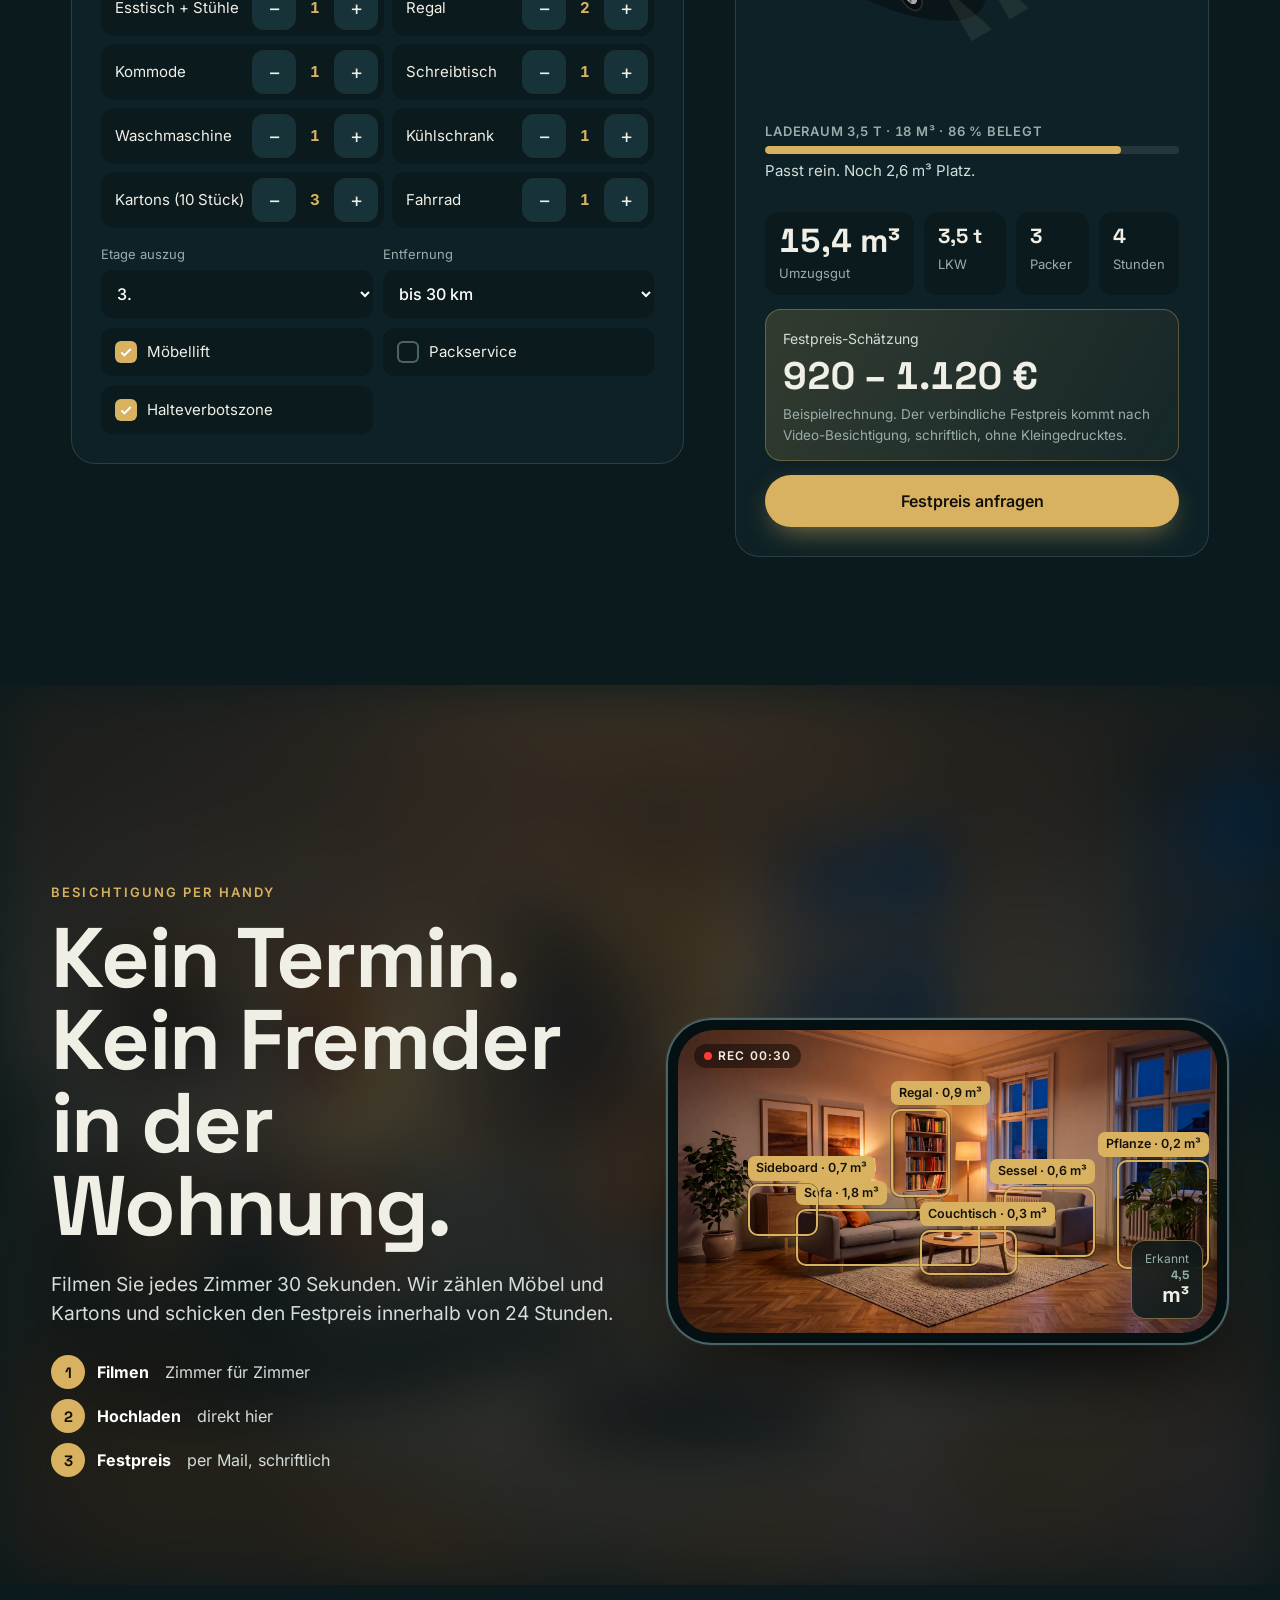
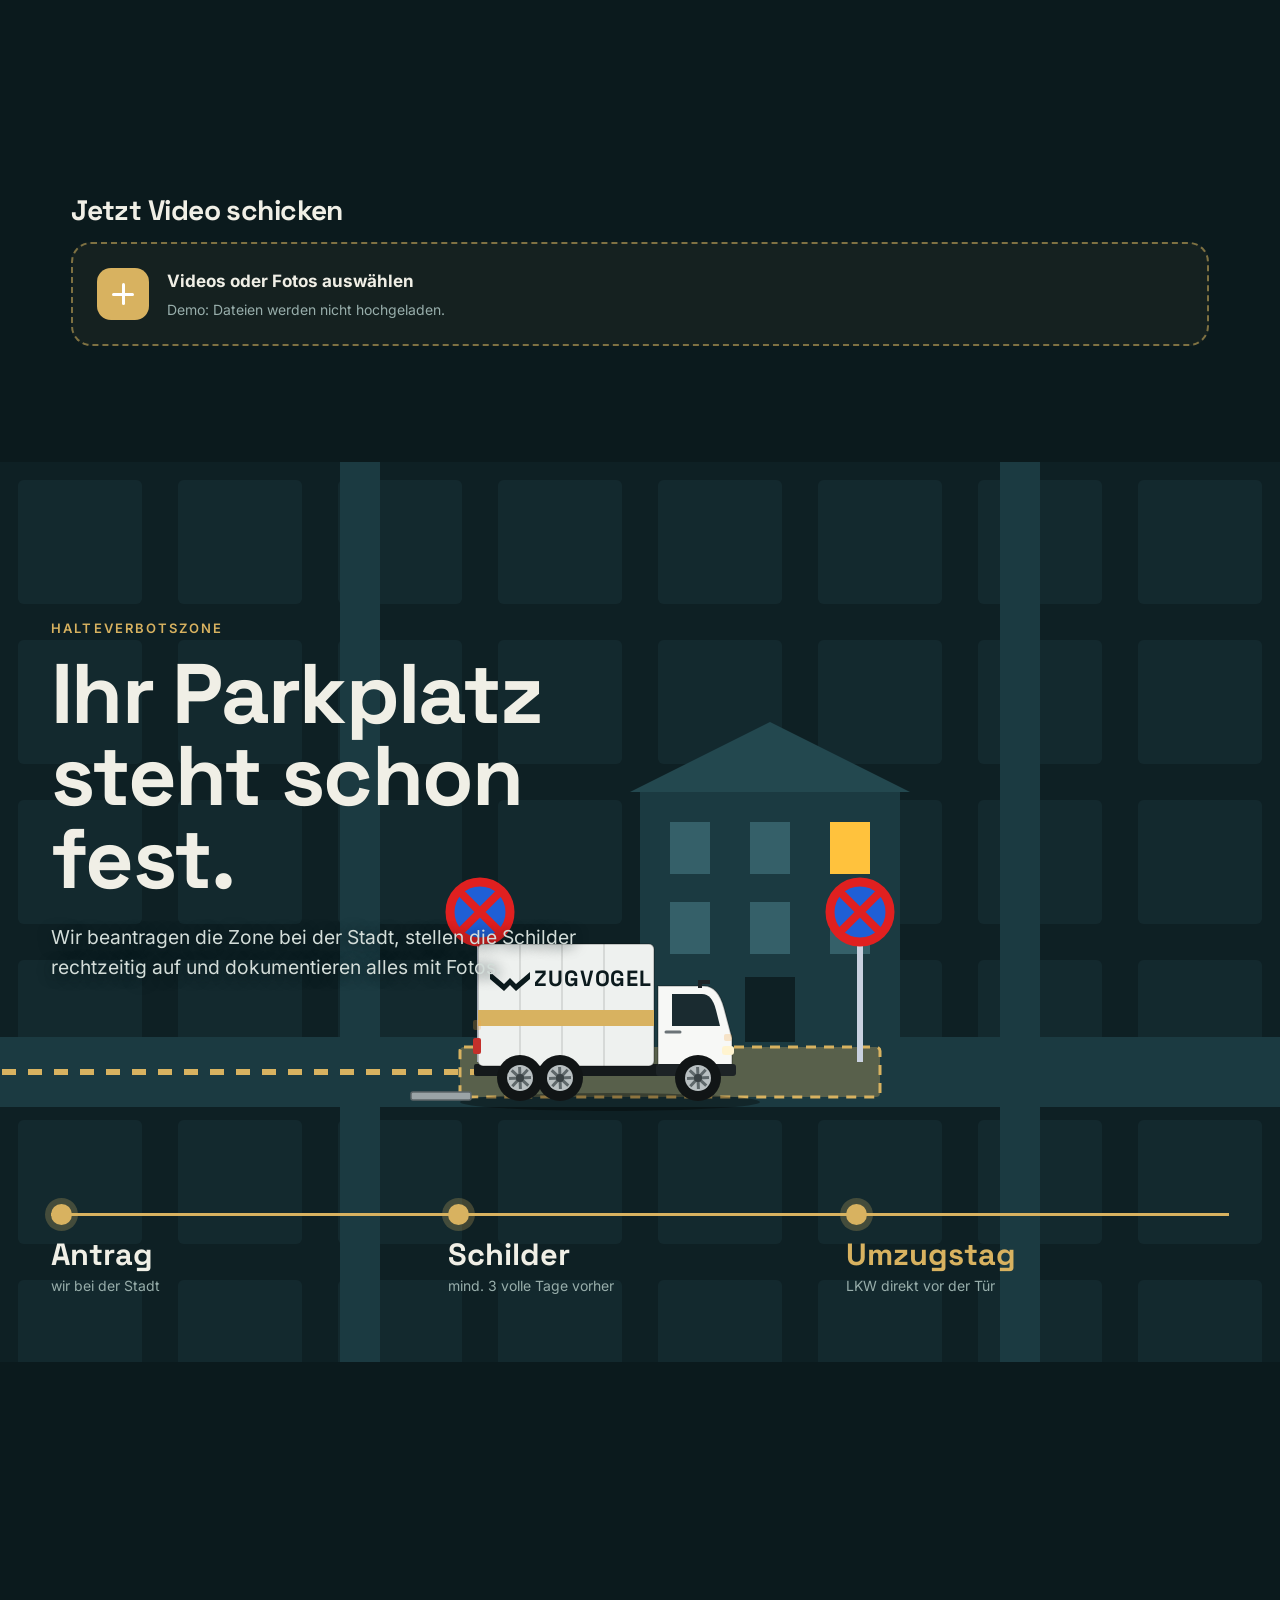
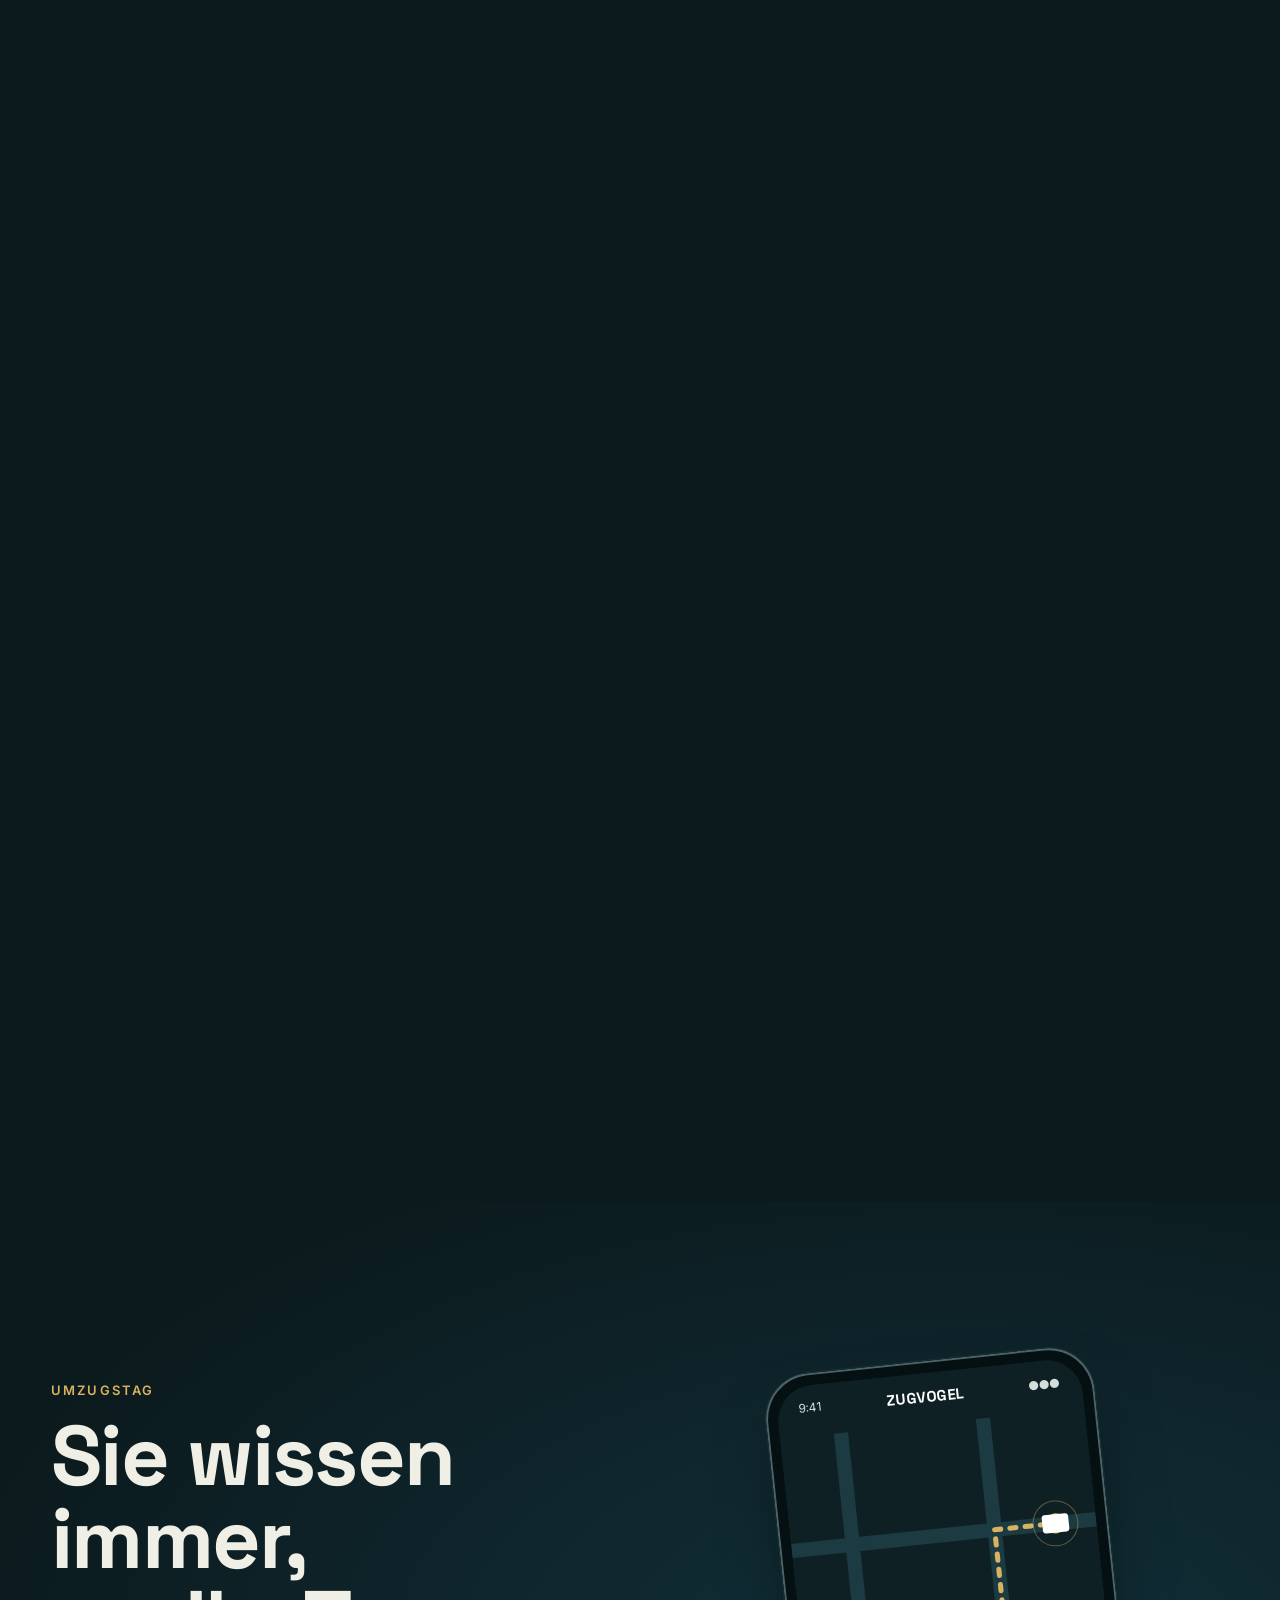
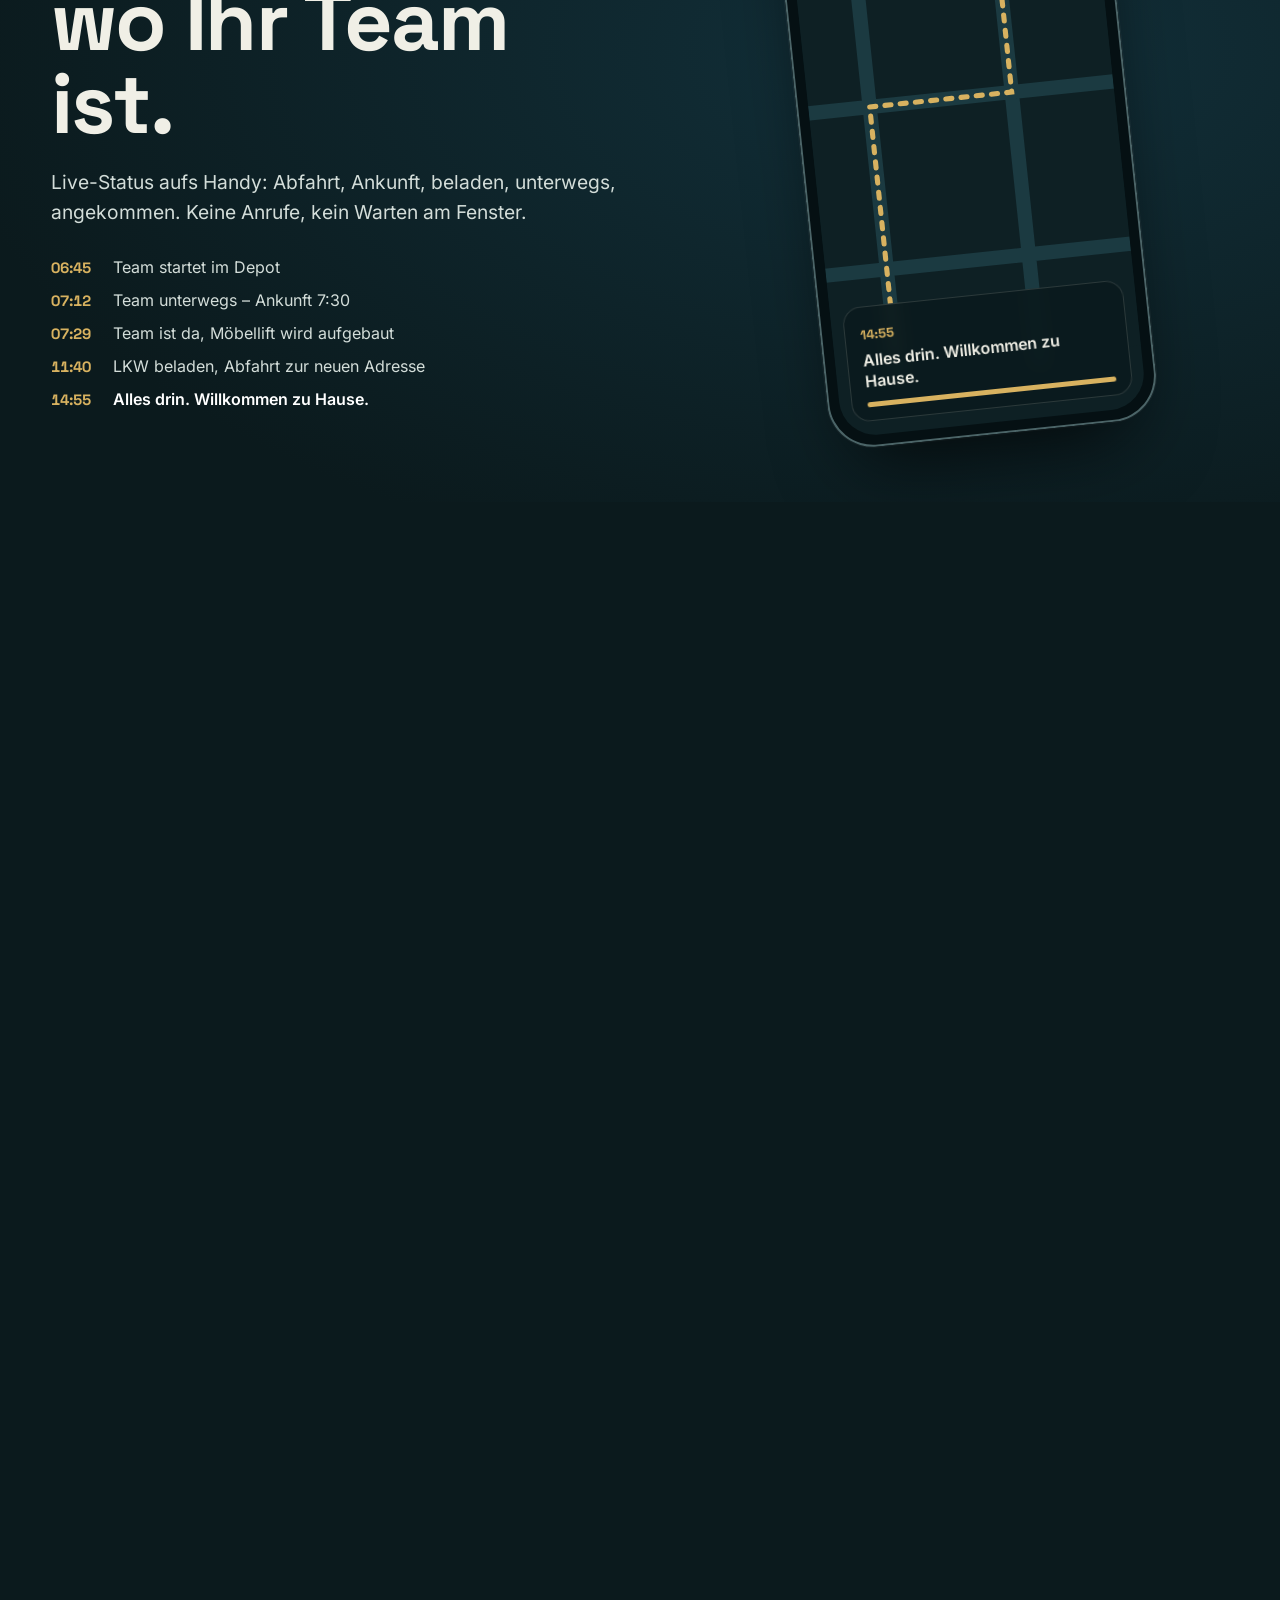
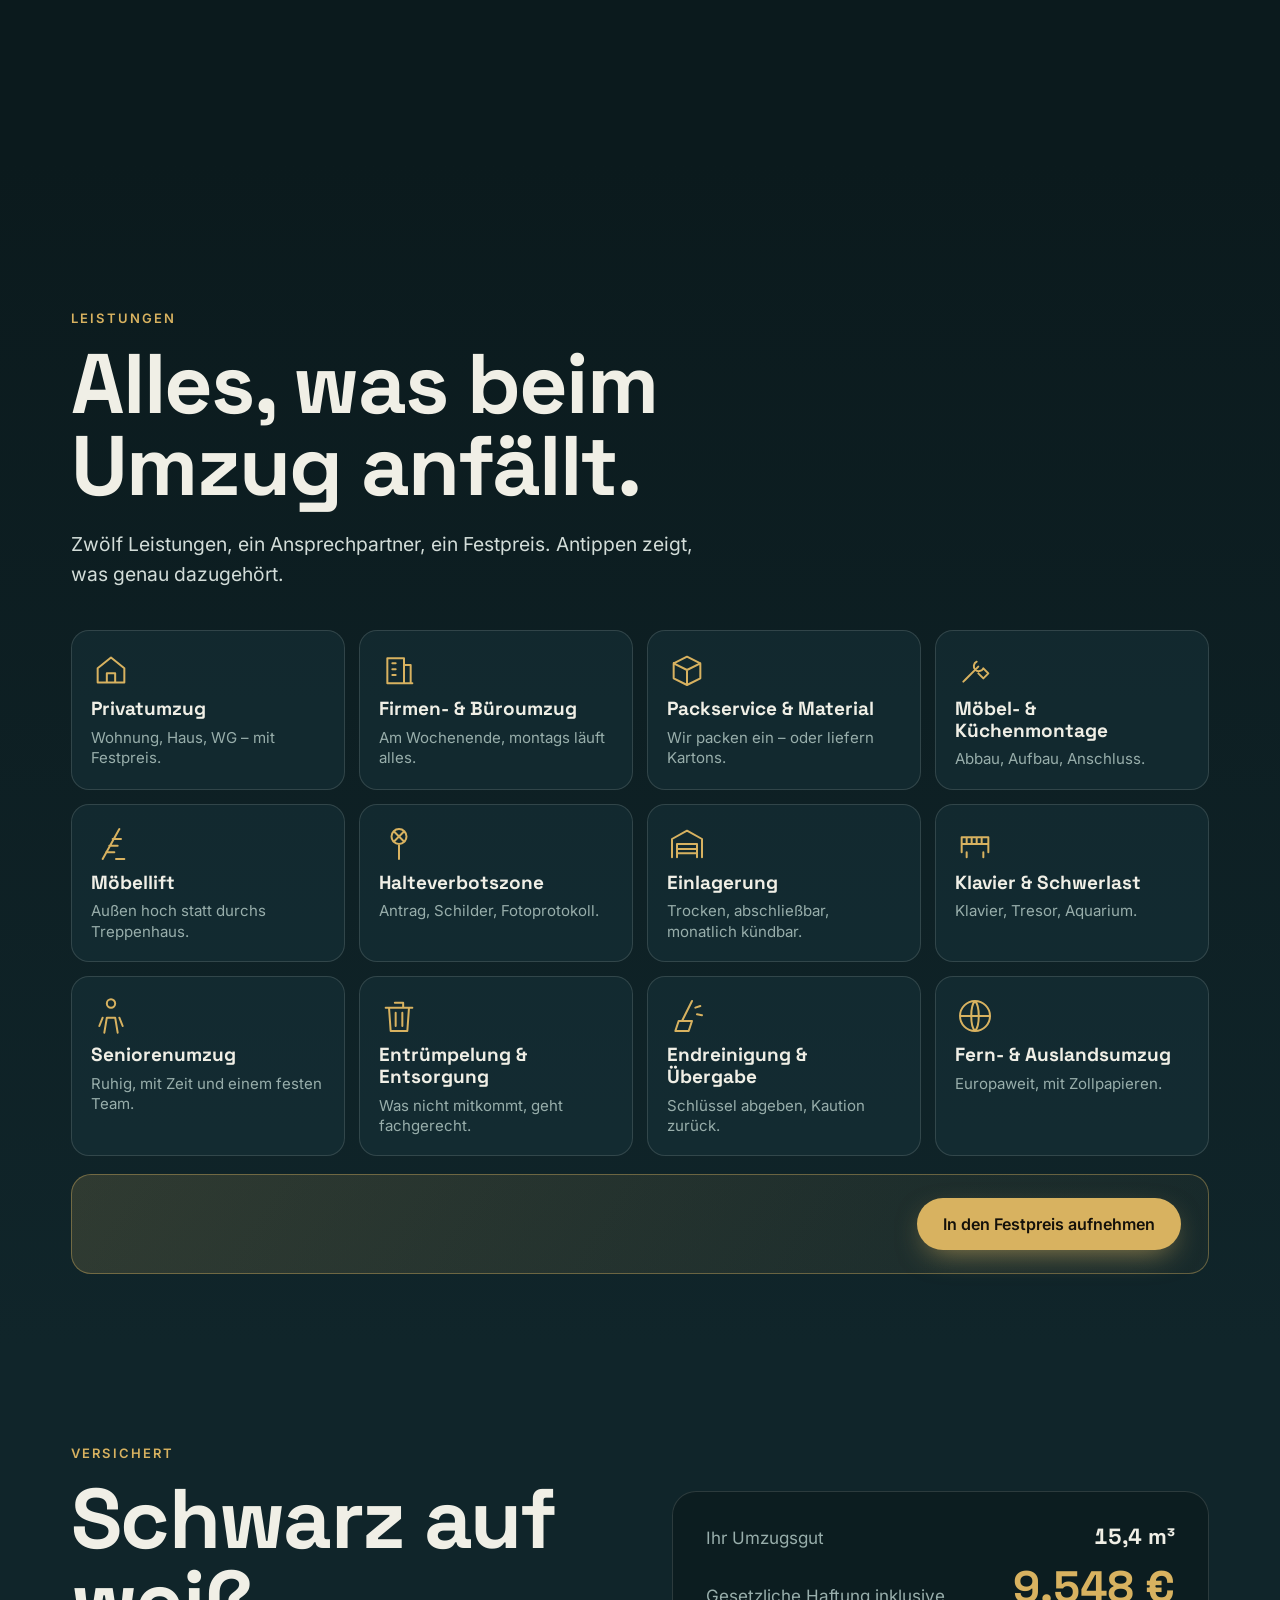
==== commit c3d5aea1: "pages 2026-11-26_1246 neue Filme" ====
--- a/index.html
+++ b/index.html
@@ -38,7 +38,7 @@
 <section class="film" id="lift" style="--h:330vh">
   <div class="stage">
     <div class="media">
-      <img class="still" src="assets/img/zv-a.webp" srcset="assets/img/zv-a-m.webp 1800w, assets/img/zv-a.webp 3840w" sizes="100vw" alt="Altbau zur blauen Stunde, davor Möbellift-Anhänger und Umzugs-LKW" fetchpriority="high">
+      <img class="still" src="assets/img/zv-a2.webp" srcset="assets/img/zv-a2-m.webp 1280w, assets/img/zv-a2.webp 1920w" sizes="100vw" alt="Altbau zur blauen Stunde, davor Möbellift-Anhänger und Umzugs-LKW" fetchpriority="high">
       <video class="vid" data-src="assets/vid/lift" data-key="lift" muted playsinline preload="auto"></video>
     </div>
     <div class="shade"></div>
@@ -57,7 +57,7 @@
 <section class="film" id="festpreis" style="--h:300vh">
   <div class="stage">
     <div class="media">
-      <img class="still" src="assets/img/zv-c.webp" srcset="assets/img/zv-c-m.webp 1800w, assets/img/zv-c.webp 3840w" sizes="100vw" alt="Eingepacktes Sofa auf der Möbellift-Plattform, darunter Umzugs-LKW mit offener Ladebordwand" loading="lazy">
+      <img class="still" src="assets/img/zv-c2.webp" srcset="assets/img/zv-c2-m.webp 1280w, assets/img/zv-c2.webp 1920w" sizes="100vw" alt="Eingepacktes Sofa auf der Möbellift-Plattform, darunter Umzugs-LKW mit offener Ladebordwand" loading="lazy">
       <video class="vid" data-src="assets/vid/sofa" data-key="sofa" muted playsinline preload="auto"></video>
     </div>
     <div class="shade"></div>
@@ -246,7 +246,7 @@
 <section class="film career" id="karriere" style="--h:300vh">
   <div class="stage">
     <div class="media">
-      <img class="still" src="assets/img/zv-e.webp" srcset="assets/img/zv-e-m.webp 1800w, assets/img/zv-e.webp 3840w" sizes="100vw" alt="Junger Möbelpacker in Arbeitskleidung am Umzugs-LKW" loading="lazy">
+      <img class="still" src="assets/img/zv-e2.webp" srcset="assets/img/zv-e2-m.webp 1280w, assets/img/zv-e2.webp 1920w" sizes="100vw" alt="Junger Möbelpacker in Arbeitskleidung am Umzugs-LKW" loading="lazy">
       <video class="vid" data-src="assets/vid/crew" data-key="crew" muted playsinline preload="auto"></video>
     </div>
     <div class="shade side"></div>
